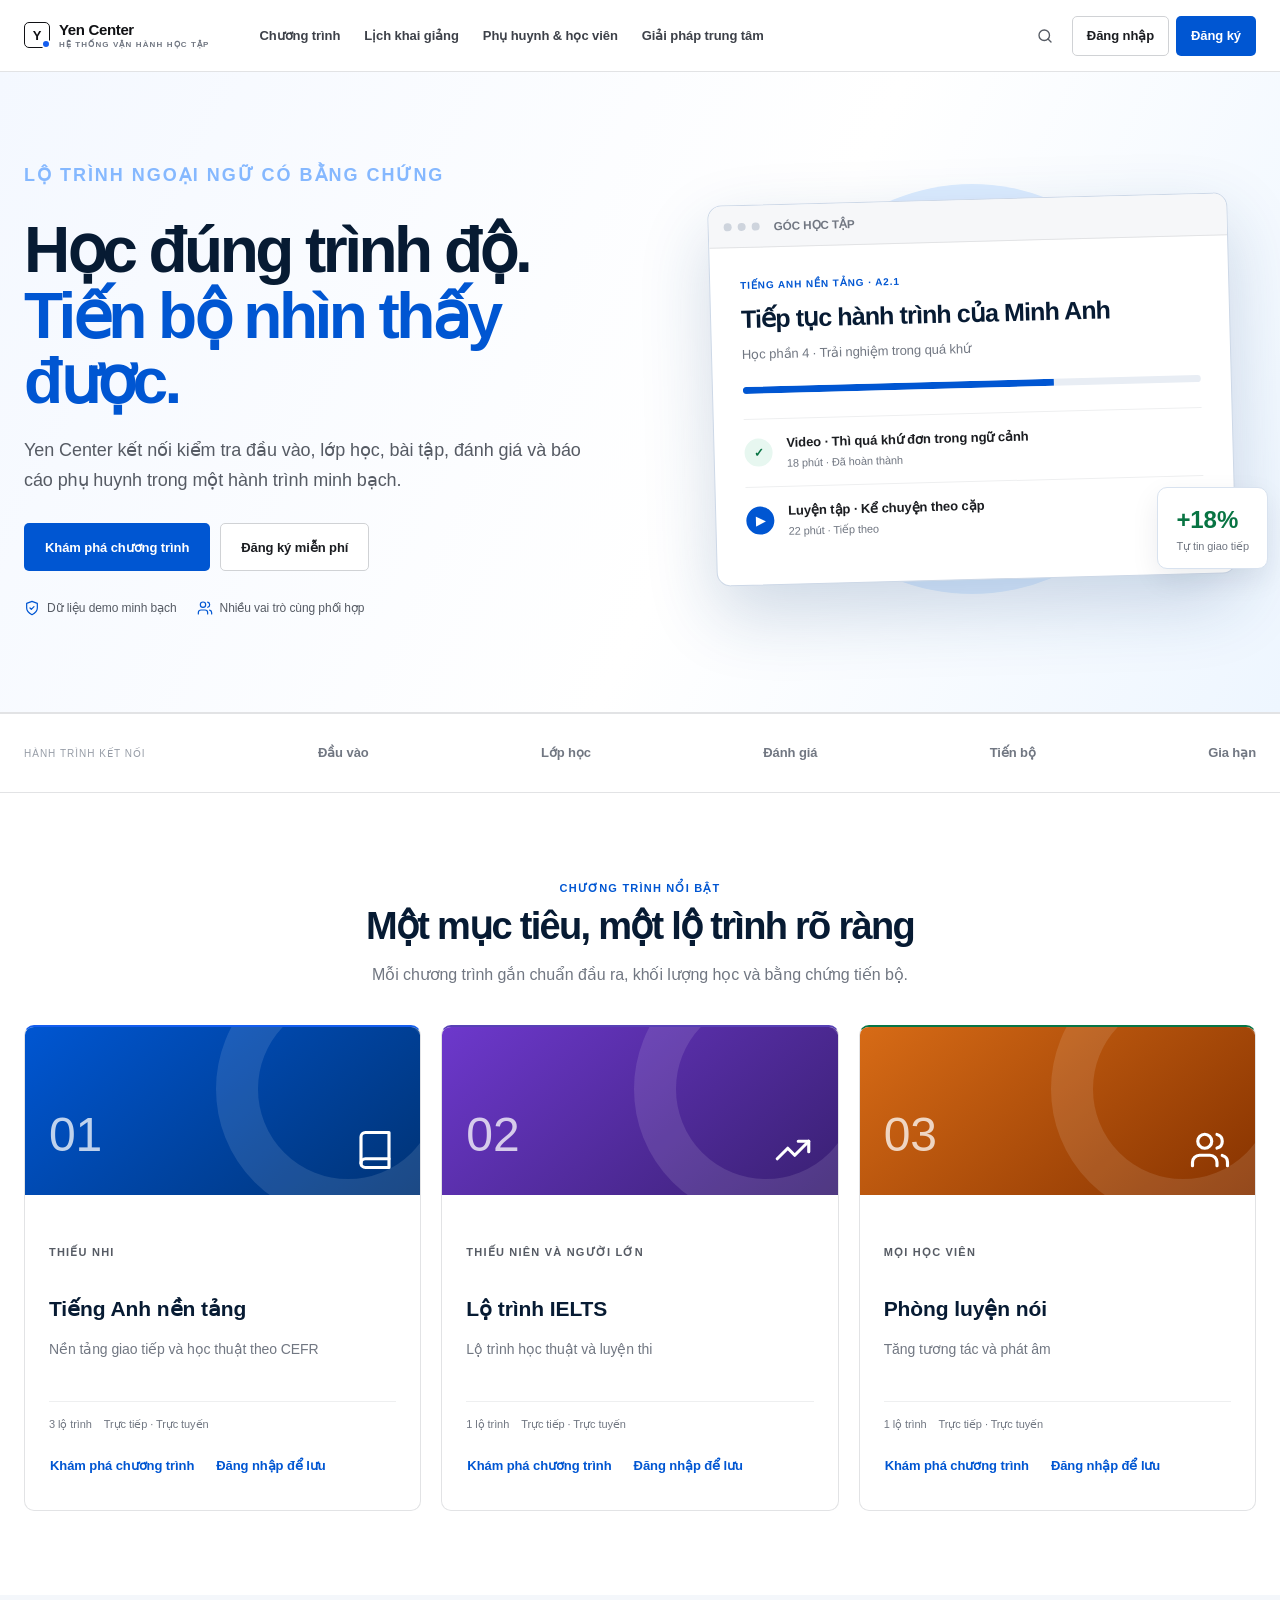
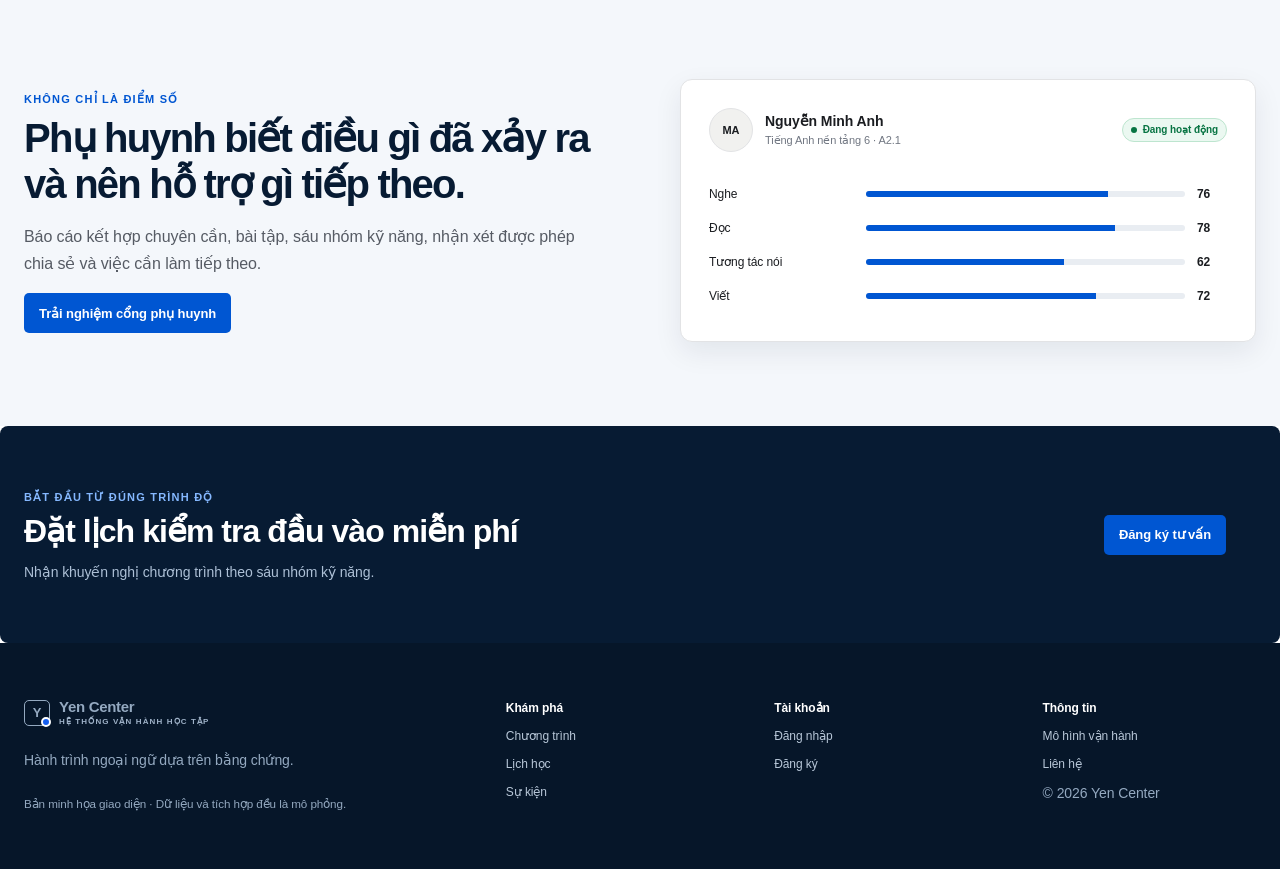
==== OPEN-DEMO.html @ 4ec94708 "feat: add permission and approval workspaces" ====
<!doctype html>
<html lang="vi">
<head>
  <meta charset="UTF-8" />
  <meta name="viewport" content="width=device-width, initial-scale=1.0" />
  <meta name="description" content="Yen Center — demo frontend kết nối hành trình từ tư vấn đến gia hạn" />
  <meta name="theme-color" content="#071b33" />
  <link rel="icon" href="data:image/svg+xml,%3Csvg xmlns='http://www.w3.org/2000/svg' viewBox='0 0 64 64'%3E%3Crect width='64' height='64' rx='14' fill='%230F2B5B'/%3E%3Cpath d='M12 25 32 14l20 11-20 11L12 25Zm8 8v10c8 6 16 6 24 0V33' fill='none' stroke='white' stroke-width='4' stroke-linejoin='round'/%3E%3C/svg%3E" />
  <title>Yen Center — Demo hành trình học tập</title>
  <style>:root {
  --brand-950: #081b39;
  --brand-900: #0f2b5b;
  --brand-800: #173d77;
  --brand-700: #1d4f91;
  --primary-700: #1d4ed8;
  --primary-600: #2563eb;
  --primary-500: #3b82f6;
  --primary-100: #dbeafe;
  --primary-50: #eff6ff;
  --success-700: #137043;
  --success-600: #198754;
  --success-100: #d8f3e5;
  --success-50: #effaf4;
  --warning-700: #b45309;
  --warning-600: #d97706;
  --warning-100: #fef0c7;
  --warning-50: #fffbeb;
  --danger-700: #b42318;
  --danger-600: #dc2626;
  --danger-100: #fee2e2;
  --danger-50: #fff5f5;
  --violet-700: #6d28d9;
  --violet-100: #ede9fe;
  --ink-950: #0d1726;
  --ink-900: #111827;
  --ink-700: #334155;
  --ink-600: #475569;
  --ink-500: #64748b;
  --ink-400: #94a3b8;
  --line-300: #cbd5e1;
  --line-200: #e2e8f0;
  --line-100: #eef2f6;
  --surface: #ffffff;
  --page: #f6f8fb;
  --page-warm: #fbfaf8;
  --shadow-xs: 0 1px 2px rgba(15, 23, 42, 0.05);
  --shadow-sm: 0 8px 24px rgba(15, 43, 91, 0.08);
  --shadow-md: 0 18px 48px rgba(15, 43, 91, 0.12);
  --radius-sm: 8px;
  --radius-md: 12px;
  --radius-lg: 18px;
  --radius-xl: 24px;
  --sidebar: 248px;
  --topbar: 68px;
  --container: 1200px;
  --font: Inter, "Be Vietnam Pro", ui-sans-serif, -apple-system, BlinkMacSystemFont, "Segoe UI", sans-serif;
}

* { box-sizing: border-box; }
html { scroll-behavior: smooth; }
body {
  margin: 0;
  background: var(--page);
  color: var(--ink-900);
  font-family: var(--font);
  font-size: 15px;
  line-height: 1.55;
  -webkit-font-smoothing: antialiased;
}
button, input, select, textarea { font: inherit; }
button { cursor: pointer; }
a { color: inherit; text-decoration: none; }
img, svg { display: block; max-width: 100%; }

.skip-link {
  position: fixed;
  top: 10px;
  left: 10px;
  z-index: 2000;
  transform: translateY(-150%);
  background: var(--brand-900);
  color: #fff;
  padding: 10px 14px;
  border-radius: 6px;
}
.skip-link:focus { transform: translateY(0); }

.container { width: min(calc(100% - 40px), var(--container)); margin: 0 auto; }
.muted { color: var(--ink-500); }
.text-small { font-size: 13px; }
.text-xs { font-size: 12px; }
.text-right { text-align: right; }
.stack { display: grid; gap: 14px; }
.stack-lg { display: grid; gap: 24px; }
.inline { display: flex; align-items: center; gap: 10px; flex-wrap: wrap; }
.between { display: flex; align-items: center; justify-content: space-between; gap: 16px; }
.hidden { display: none !important; }
.truncate { overflow: hidden; text-overflow: ellipsis; white-space: nowrap; }

/* Brand */
.brand {
  display: inline-flex;
  align-items: center;
  gap: 10px;
  font-weight: 800;
  color: var(--brand-900);
  letter-spacing: -0.02em;
}
.brand-mark {
  position: relative;
  width: 34px;
  height: 28px;
  flex: 0 0 auto;
}
.brand-mark::before {
  content: "";
  position: absolute;
  top: 1px;
  left: 2px;
  width: 29px;
  height: 19px;
  background: var(--brand-900);
  clip-path: polygon(50% 0, 100% 30%, 50% 60%, 0 30%);
}
.brand-mark::after {
  content: "";
  position: absolute;
  left: 9px;
  top: 13px;
  width: 17px;
  height: 11px;
  border-radius: 0 0 9px 9px;
  border: 3px solid var(--primary-600);
  border-top: 0;
}
.brand-copy { display: grid; line-height: 1.05; }
.brand-copy strong { font-size: 16px; }
.brand-copy small { font-size: 10px; font-weight: 650; color: var(--ink-500); letter-spacing: 0.04em; }

/* Buttons */
.btn {
  min-height: 40px;
  display: inline-flex;
  align-items: center;
  justify-content: center;
  gap: 8px;
  border-radius: 8px;
  border: 1px solid transparent;
  padding: 9px 15px;
  font-weight: 700;
  font-size: 14px;
  transition: 140ms ease;
  white-space: nowrap;
}
.btn:hover { transform: translateY(-1px); }
.btn:active { transform: translateY(0); }
.btn:focus-visible, .icon-btn:focus-visible, input:focus-visible, select:focus-visible, textarea:focus-visible {
  outline: 3px solid rgba(37, 99, 235, 0.22);
  outline-offset: 2px;
}
.btn-primary { background: var(--brand-900); color: #fff; box-shadow: var(--shadow-xs); }
.btn-primary:hover { background: var(--brand-800); }
.btn-blue { background: var(--primary-600); color: #fff; }
.btn-blue:hover { background: var(--primary-700); }
.btn-secondary { background: #fff; color: var(--brand-900); border-color: var(--line-300); }
.btn-secondary:hover { border-color: var(--brand-700); background: var(--primary-50); }
.btn-ghost { background: transparent; color: var(--ink-700); border-color: transparent; }
.btn-ghost:hover { background: var(--line-100); }
.btn-success { background: var(--success-600); color: #fff; }
.btn-danger { background: #fff; color: var(--danger-700); border-color: var(--danger-100); }
.btn-sm { min-height: 34px; padding: 6px 10px; font-size: 13px; }
.btn-lg { min-height: 48px; padding: 12px 20px; font-size: 15px; }
.btn-block { width: 100%; }
.icon-btn {
  width: 38px;
  height: 38px;
  border-radius: 8px;
  display: inline-grid;
  place-items: center;
  border: 1px solid var(--line-200);
  background: #fff;
  color: var(--ink-600);
}
.icon-btn:hover { color: var(--brand-900); border-color: var(--line-300); }

/* Public website */
.public-page { min-height: 100vh; background: var(--surface); }
.public-header {
  height: 72px;
  position: sticky;
  top: 0;
  z-index: 100;
  background: rgba(255,255,255,0.96);
  border-bottom: 1px solid var(--line-100);
  backdrop-filter: blur(12px);
}
.public-header-inner { height: 100%; display: flex; align-items: center; gap: 28px; }
.public-nav { margin-left: auto; display: flex; align-items: center; gap: 24px; font-size: 13px; font-weight: 650; color: var(--ink-700); }
.public-nav a:hover, .public-nav a.active { color: var(--primary-700); }
.public-actions { display: flex; gap: 8px; }
.mobile-menu-btn { display: none; margin-left: auto; }

.hero {
  position: relative;
  overflow: hidden;
  border-bottom: 1px solid var(--line-100);
  background:
    radial-gradient(circle at 82% 18%, rgba(37, 99, 235, 0.09), transparent 30%),
    linear-gradient(180deg, #fbfdff 0%, #ffffff 78%);
}
.hero::before {
  content: "";
  position: absolute;
  inset: 0;
  background-image: linear-gradient(rgba(15,43,91,.035) 1px, transparent 1px), linear-gradient(90deg, rgba(15,43,91,.035) 1px, transparent 1px);
  background-size: 32px 32px;
  mask-image: linear-gradient(to bottom, rgba(0,0,0,.7), transparent 80%);
}
.hero-grid { position: relative; display: grid; grid-template-columns: 1.02fr .98fr; align-items: center; gap: 60px; padding: 80px 0 76px; }
.eyebrow {
  display: inline-flex;
  align-items: center;
  gap: 8px;
  padding: 6px 10px;
  border: 1px solid #bfdbfe;
  border-radius: 999px;
  background: var(--primary-50);
  color: var(--primary-700);
  font-size: 12px;
  font-weight: 800;
  letter-spacing: .025em;
  text-transform: uppercase;
}
.hero h1, .page-hero h1 {
  margin: 20px 0 18px;
  font-size: clamp(40px, 5vw, 62px);
  line-height: 1.08;
  letter-spacing: -0.045em;
  color: var(--brand-950);
}
.hero h1 span { color: var(--primary-600); }
.hero p { max-width: 610px; font-size: 18px; color: var(--ink-600); margin: 0 0 28px; }
.hero-proof { display: flex; gap: 18px; flex-wrap: wrap; margin-top: 26px; color: var(--ink-600); font-size: 13px; }
.hero-proof span { display: flex; align-items: center; gap: 7px; }
.check-dot { width: 18px; height: 18px; display: grid; place-items: center; border-radius: 50%; background: var(--success-100); color: var(--success-700); font-size: 11px; font-weight: 900; }

.product-preview {
  position: relative;
  border: 1px solid #dbe4ef;
  border-radius: 18px;
  background: #fff;
  box-shadow: var(--shadow-md);
  overflow: hidden;
  transform: rotate(.2deg);
}
.preview-top { height: 42px; display: flex; align-items: center; padding: 0 14px; border-bottom: 1px solid var(--line-100); background: #fbfcfe; }
.preview-dots { display: flex; gap: 5px; }
.preview-dots i { width: 8px; height: 8px; border-radius: 50%; background: var(--line-300); }
.preview-app { display: grid; grid-template-columns: 120px 1fr; min-height: 355px; }
.preview-sidebar { background: var(--brand-950); color: #dbeafe; padding: 20px 14px; }
.preview-sidebar b { color: #fff; font-size: 12px; }
.preview-menu { display: grid; gap: 7px; margin-top: 22px; }
.preview-menu span { padding: 8px; border-radius: 6px; font-size: 9px; opacity: .72; }
.preview-menu span:first-child { background: rgba(255,255,255,.12); opacity: 1; }
.preview-main { padding: 20px; background: #f8fafc; }
.preview-title { height: 12px; width: 42%; border-radius: 4px; background: #cbd5e1; margin-bottom: 18px; }
.preview-kpis { display: grid; grid-template-columns: repeat(3, 1fr); gap: 10px; }
.preview-kpi { min-height: 74px; border: 1px solid var(--line-200); border-radius: 9px; background: #fff; padding: 12px; }
.preview-kpi small { display: block; color: var(--ink-400); font-size: 8px; }
.preview-kpi strong { display: block; margin-top: 8px; font-size: 19px; color: var(--brand-900); }
.preview-chart { height: 128px; margin-top: 12px; border: 1px solid var(--line-200); border-radius: 9px; background: #fff; padding: 16px; display: flex; align-items: flex-end; gap: 8px; }
.preview-chart i { flex: 1; border-radius: 3px 3px 0 0; background: #bfdbfe; }
.preview-chart i:nth-child(2), .preview-chart i:nth-child(5) { background: #60a5fa; }
.preview-list { margin-top: 12px; display: grid; gap: 7px; }
.preview-list span { height: 9px; border-radius: 3px; background: #e2e8f0; }
.preview-badge {
  position: absolute;
  right: -24px;
  bottom: 24px;
  width: 178px;
  padding: 14px;
  border: 1px solid #bbf7d0;
  border-radius: 12px;
  background: #fff;
  box-shadow: var(--shadow-sm);
}
.preview-badge strong { display: block; color: var(--success-700); }
.preview-badge small { color: var(--ink-500); }

.section { padding: 78px 0; }
.section-soft { background: var(--page); border-top: 1px solid var(--line-100); border-bottom: 1px solid var(--line-100); }
.section-warm { background: var(--page-warm); }
.section-head { max-width: 720px; margin-bottom: 34px; }
.section-head.center { margin-left: auto; margin-right: auto; text-align: center; }
.section-head h2 { margin: 8px 0 12px; color: var(--brand-950); font-size: clamp(28px, 4vw, 40px); line-height: 1.18; letter-spacing: -0.035em; }
.section-head p { margin: 0; color: var(--ink-600); font-size: 16px; }

.audience-grid { display: grid; grid-template-columns: 1fr 1fr; gap: 22px; }
.audience-card { position: relative; overflow: hidden; min-height: 290px; padding: 30px; border: 1px solid var(--line-200); border-radius: 16px; background: #fff; box-shadow: var(--shadow-xs); }
.audience-card::after { content:""; position:absolute; width:180px; height:180px; border-radius:50%; right:-60px; bottom:-75px; background: var(--primary-50); }
.audience-card.b2b::after { background: #eef2ff; }
.audience-card h3 { margin: 18px 0 8px; font-size: 24px; color: var(--brand-950); }
.audience-card p { max-width: 440px; color: var(--ink-600); }
.audience-card ul { padding: 0; margin: 18px 0 22px; list-style: none; display: grid; gap: 8px; }
.audience-card li { display: flex; gap: 8px; align-items: flex-start; color: var(--ink-700); }
.audience-card .btn { position: relative; z-index: 1; }
.audience-icon { width: 46px; height: 46px; display: grid; place-items: center; border-radius: 11px; background: var(--primary-50); color: var(--primary-700); font-size: 21px; font-weight: 900; }
.b2b .audience-icon { background: #eef2ff; color: var(--violet-700); }

.workflow { display: grid; grid-template-columns: repeat(5, 1fr); gap: 0; counter-reset: steps; }
.workflow-step { position: relative; padding: 0 16px; text-align: center; }
.workflow-step:not(:last-child)::after { content: ""; position: absolute; top: 25px; left: 67%; width: 68%; border-top: 1px dashed #a7b8cc; }
.workflow-number { position: relative; z-index: 1; width: 52px; height: 52px; margin: 0 auto 14px; display: grid; place-items: center; border-radius: 50%; background: #fff; border: 1px solid #bfdbfe; color: var(--primary-700); box-shadow: var(--shadow-xs); font-weight: 850; }
.workflow-step h3 { margin: 0 0 7px; font-size: 15px; color: var(--brand-950); }
.workflow-step p { margin: 0; font-size: 12px; color: var(--ink-500); }

.feature-grid { display: grid; grid-template-columns: repeat(3, 1fr); gap: 18px; }
.feature-card { padding: 22px; border: 1px solid var(--line-200); border-radius: 12px; background: #fff; }
.feature-card h3 { margin: 15px 0 7px; font-size: 17px; color: var(--brand-950); }
.feature-card p { margin: 0; color: var(--ink-500); font-size: 14px; }
.feature-icon { width: 40px; height: 40px; border-radius: 10px; display: grid; place-items: center; background: var(--primary-50); color: var(--primary-700); font-weight: 900; }

.metric-row { display: grid; grid-template-columns: repeat(4, 1fr); border: 1px solid var(--line-200); border-radius: 14px; overflow: hidden; background: #fff; }
.metric { padding: 24px; text-align: center; }
.metric + .metric { border-left: 1px solid var(--line-200); }
.metric strong { display: block; color: var(--brand-900); font-size: 30px; letter-spacing: -.04em; }
.metric small { color: var(--ink-500); }
.data-label { display: inline-block; margin-top: 10px; font-size: 11px; color: var(--ink-400); }

.program-grid { display: grid; grid-template-columns: repeat(3, 1fr); gap: 18px; }
.program-card { overflow: hidden; border: 1px solid var(--line-200); border-radius: 14px; background: #fff; }
.program-cover { min-height: 132px; padding: 22px; display: flex; align-items: flex-end; background: linear-gradient(130deg, #eef5ff, #dbeafe); color: var(--brand-900); }
.program-card:nth-child(2) .program-cover { background: linear-gradient(130deg, #f5f3ff, #ede9fe); }
.program-card:nth-child(3) .program-cover { background: linear-gradient(130deg, #effaf4, #d8f3e5); }
.program-cover strong { max-width: 210px; font-size: 22px; line-height: 1.15; }
.program-body { padding: 20px; }
.program-meta { display: flex; justify-content: space-between; gap: 10px; color: var(--ink-500); font-size: 12px; }
.program-body p { color: var(--ink-600); min-height: 66px; }

.public-cta { padding: 34px; display: grid; grid-template-columns: 1fr auto; align-items: center; gap: 30px; border-radius: 18px; background: var(--brand-950); color: #fff; }
.public-cta h2 { margin: 0 0 8px; font-size: 28px; }
.public-cta p { margin: 0; color: #c8d6ea; }
.public-footer { padding: 52px 0 26px; background: #08182f; color: #d8e2f0; }
.footer-grid { display: grid; grid-template-columns: 1.4fr repeat(3, 1fr); gap: 34px; }
.public-footer .brand { color: #fff; }
.public-footer .brand-mark::before { background: #fff; }
.footer-col h3 { margin: 0 0 12px; color: #fff; font-size: 13px; }
.footer-col a, .footer-col span { display: block; margin: 7px 0; color: #aebdd1; font-size: 13px; }
.footer-bottom { display: flex; justify-content: space-between; gap: 20px; margin-top: 34px; padding-top: 18px; border-top: 1px solid rgba(255,255,255,.12); color: #8294ad; font-size: 12px; }

.page-hero { padding: 64px 0 50px; background: var(--page); border-bottom: 1px solid var(--line-100); }
.page-hero h1 { max-width: 820px; margin-top: 12px; font-size: clamp(36px, 5vw, 54px); }
.page-hero p { max-width: 760px; font-size: 17px; color: var(--ink-600); }
.split-layout { display: grid; grid-template-columns: 1fr 440px; gap: 54px; align-items: start; }

/* Forms */
.form-card { border: 1px solid var(--line-200); border-radius: 14px; background: #fff; padding: 24px; box-shadow: var(--shadow-xs); }
.form-card h2, .form-card h3 { margin-top: 0; color: var(--brand-950); }
.form-grid { display: grid; grid-template-columns: 1fr 1fr; gap: 15px; }
.field { display: grid; gap: 6px; }
.field.full { grid-column: 1 / -1; }
.field label { font-size: 13px; font-weight: 700; color: var(--ink-700); }
.field-hint { font-size: 12px; color: var(--ink-500); }
.input, .select, .textarea {
  width: 100%;
  border: 1px solid var(--line-300);
  border-radius: 8px;
  background: #fff;
  color: var(--ink-900);
  padding: 10px 12px;
  min-height: 42px;
}
.textarea { min-height: 106px; resize: vertical; }
.checkbox { display: flex; gap: 9px; align-items: flex-start; color: var(--ink-600); font-size: 13px; }
.checkbox input { margin-top: 3px; }
.form-error { color: var(--danger-700); font-size: 12px; }

/* Login */
.auth-page { min-height: 100vh; display: grid; grid-template-columns: 1.02fr .98fr; background: #fff; }
.auth-side { position: relative; overflow: hidden; padding: 54px; display: flex; flex-direction: column; justify-content: space-between; background: var(--brand-950); color: #fff; }
.auth-side::after { content:""; position:absolute; width:500px; height:500px; border-radius:50%; right:-260px; bottom:-180px; border:90px solid rgba(59,130,246,.16); }
.auth-side .brand { color: #fff; }
.auth-side .brand-mark::before { background: #fff; }
.auth-side h1 { max-width: 520px; margin: 0; font-size: 48px; line-height: 1.12; letter-spacing: -.045em; }
.auth-side p { max-width: 490px; color: #b7c7dc; font-size: 17px; }
.auth-workflow { position: relative; z-index: 1; display: flex; align-items: center; gap: 8px; flex-wrap: wrap; }
.auth-workflow span { padding: 7px 10px; border-radius: 6px; background: rgba(255,255,255,.1); font-size: 12px; }
.auth-workflow i { color: #7db2ff; font-style: normal; }
.auth-main { display: grid; place-items: center; padding: 40px; }
.auth-card { width: min(100%, 440px); }
.auth-card h2 { margin: 0 0 8px; font-size: 30px; color: var(--brand-950); letter-spacing: -.03em; }
.auth-card > p { margin: 0 0 26px; color: var(--ink-500); }
.demo-accounts { margin-top: 24px; padding-top: 22px; border-top: 1px solid var(--line-200); }
.demo-accounts h3 { margin: 0 0 10px; font-size: 13px; color: var(--ink-700); }
.demo-grid { display: grid; grid-template-columns: 1fr 1fr; gap: 8px; }
.demo-account { text-align: left; padding: 10px; border: 1px solid var(--line-200); border-radius: 8px; background: #fff; }
.demo-account:hover { border-color: #93b7ea; background: var(--primary-50); }
.demo-account strong { display: block; color: var(--brand-900); font-size: 12px; }
.demo-account small { color: var(--ink-500); font-size: 10px; }

/* App shell */
.app-layout { min-height: 100vh; display: grid; grid-template-columns: var(--sidebar) 1fr; background: var(--page); }
.sidebar { position: sticky; top: 0; height: 100vh; display: flex; flex-direction: column; border-right: 1px solid #18365f; background: var(--brand-950); color: #fff; z-index: 110; }
.sidebar-head { height: var(--topbar); display: flex; align-items: center; padding: 0 20px; border-bottom: 1px solid rgba(255,255,255,.11); }
.sidebar .brand { color: #fff; }
.sidebar .brand-mark::before { background: #fff; }
.sidebar .brand-copy small { color: #91a6c3; }
.sidebar-nav { padding: 18px 12px; display: grid; gap: 4px; overflow-y: auto; }
.nav-group-label { margin: 16px 10px 5px; color: #7790b1; font-size: 10px; font-weight: 800; text-transform: uppercase; letter-spacing: .08em; }
.sidebar-link { min-height: 42px; display: flex; align-items: center; gap: 11px; padding: 9px 11px; border-radius: 7px; color: #c7d4e6; font-size: 13px; font-weight: 650; }
.sidebar-link:hover { color: #fff; background: rgba(255,255,255,.07); }
.sidebar-link.active { color: #fff; background: #1d4f91; box-shadow: inset 3px 0 #75adff; }
.nav-glyph { width: 23px; height: 23px; display: grid; place-items: center; border: 1px solid rgba(255,255,255,.15); border-radius: 6px; font-size: 10px; font-weight: 900; }
.sidebar-foot { margin-top: auto; padding: 14px; border-top: 1px solid rgba(255,255,255,.11); }
.sidebar-user { display: grid; grid-template-columns: 34px 1fr auto; align-items: center; gap: 9px; }
.avatar { width: 34px; height: 34px; display: grid; place-items: center; border-radius: 50%; background: #dbeafe; color: var(--brand-900); font-weight: 850; }
.sidebar-user strong { display: block; font-size: 12px; }
.sidebar-user small { display: block; color: #91a6c3; font-size: 10px; }

.app-column { min-width: 0; }
.topbar { height: var(--topbar); position: sticky; top: 0; z-index: 80; display: flex; align-items: center; gap: 16px; padding: 0 26px; background: rgba(255,255,255,.96); border-bottom: 1px solid var(--line-200); backdrop-filter: blur(10px); }
.topbar-title { min-width: 0; }
.topbar-title strong { display: block; color: var(--brand-950); }
.topbar-title small { display: block; color: var(--ink-500); font-size: 11px; }
.topbar-actions { margin-left: auto; display: flex; align-items: center; gap: 8px; }
.mobile-sidebar-toggle { display: none; }
.app-main { padding: 26px; }
.app-container { max-width: 1440px; margin: 0 auto; }
.page-heading { display: flex; align-items: flex-start; justify-content: space-between; gap: 18px; margin-bottom: 22px; }
.page-heading h1 { margin: 0; color: var(--brand-950); font-size: 28px; letter-spacing: -.035em; }
.page-heading p { margin: 5px 0 0; color: var(--ink-500); }

.kpi-grid { display: grid; grid-template-columns: repeat(4, 1fr); gap: 14px; margin-bottom: 20px; }
.kpi-card { min-height: 126px; padding: 18px; border: 1px solid var(--line-200); border-radius: 11px; background: #fff; box-shadow: var(--shadow-xs); }
.kpi-top { display: flex; justify-content: space-between; gap: 8px; }
.kpi-label { color: var(--ink-500); font-size: 12px; font-weight: 650; }
.kpi-value { display: block; margin: 12px 0 5px; color: var(--brand-950); font-size: 31px; line-height: 1; letter-spacing: -.045em; }
.kpi-caption { color: var(--ink-400); font-size: 11px; }
.kpi-icon { width: 34px; height: 34px; display: grid; place-items: center; border-radius: 8px; background: var(--primary-50); color: var(--primary-700); font-size: 11px; font-weight: 900; }
.kpi-card.success .kpi-icon { background: var(--success-50); color: var(--success-700); }
.kpi-card.warning .kpi-icon { background: var(--warning-50); color: var(--warning-700); }
.kpi-card.danger .kpi-icon { background: var(--danger-50); color: var(--danger-700); }

.dashboard-grid { display: grid; grid-template-columns: minmax(0, 1.55fr) minmax(310px, .75fr); gap: 18px; }
.panel { border: 1px solid var(--line-200); border-radius: 11px; background: #fff; box-shadow: var(--shadow-xs); overflow: hidden; }
.panel-head { min-height: 58px; display: flex; align-items: center; justify-content: space-between; gap: 12px; padding: 14px 17px; border-bottom: 1px solid var(--line-100); }
.panel-head h2, .panel-head h3 { margin: 0; color: var(--brand-950); font-size: 15px; }
.panel-body { padding: 17px; }
.panel-blank { padding: 42px 20px; text-align: center; color: var(--ink-500); }
.panel-blank strong { display: block; color: var(--ink-700); margin-bottom: 4px; }

/* Tables */
.table-wrap { width: 100%; overflow-x: auto; }
.data-table { width: 100%; border-collapse: collapse; background: #fff; font-size: 13px; }
.data-table th { padding: 11px 13px; text-align: left; color: var(--ink-500); background: #f8fafc; border-bottom: 1px solid var(--line-200); font-size: 11px; text-transform: uppercase; letter-spacing: .035em; white-space: nowrap; }
.data-table td { padding: 12px 13px; border-bottom: 1px solid var(--line-100); color: var(--ink-700); vertical-align: middle; }
.data-table tbody tr:hover { background: #fbfdff; }
.data-table tbody tr:last-child td { border-bottom: 0; }
.cell-primary { color: var(--ink-900); font-weight: 700; }
.cell-sub { display: block; margin-top: 2px; color: var(--ink-400); font-size: 11px; }
.table-actions { display: flex; justify-content: flex-end; gap: 6px; }
.toolbar { display: flex; align-items: center; justify-content: space-between; gap: 12px; padding: 14px 16px; border-bottom: 1px solid var(--line-100); background: #fff; }
.toolbar-left, .toolbar-right { display: flex; align-items: center; gap: 8px; flex-wrap: wrap; }
.search-box { position: relative; }
.search-box input { min-width: 240px; padding-left: 34px; }
.search-box::before { content: "⌕"; position: absolute; left: 12px; top: 50%; transform: translateY(-53%); color: var(--ink-400); font-size: 18px; }

.badge { display: inline-flex; align-items: center; gap: 5px; min-height: 24px; padding: 3px 8px; border-radius: 999px; font-size: 11px; font-weight: 750; white-space: nowrap; }
.badge-neutral { background: #f1f5f9; color: var(--ink-600); }
.badge-blue { background: var(--primary-100); color: var(--primary-700); }
.badge-green { background: var(--success-100); color: var(--success-700); }
.badge-amber { background: var(--warning-100); color: var(--warning-700); }
.badge-red { background: var(--danger-100); color: var(--danger-700); }
.badge-violet { background: var(--violet-100); color: var(--violet-700); }
.dot { width: 6px; height: 6px; border-radius: 50%; background: currentColor; }

/* Charts and activity */
.bar-chart { height: 225px; display: grid; grid-template-columns: repeat(7, 1fr); align-items: end; gap: 14px; padding: 20px 4px 0; }
.bar-item { height: 100%; display: flex; flex-direction: column; justify-content: flex-end; align-items: center; gap: 8px; }
.bar-stack { width: 100%; max-width: 36px; display: flex; flex-direction: column; justify-content: flex-end; border-radius: 5px 5px 2px 2px; overflow: hidden; background: var(--line-100); }
.bar-a { background: #7eb2fb; }
.bar-b { background: var(--brand-800); }
.bar-label { color: var(--ink-400); font-size: 10px; }
.activity-list { display: grid; }
.activity-item { display: grid; grid-template-columns: 34px 1fr auto; gap: 10px; align-items: start; padding: 12px 0; border-bottom: 1px solid var(--line-100); }
.activity-item:last-child { border-bottom: 0; }
.activity-icon { width: 32px; height: 32px; display: grid; place-items: center; border-radius: 8px; background: var(--primary-50); color: var(--primary-700); font-size: 10px; font-weight: 900; }
.activity-item strong { font-size: 12px; }
.activity-item p { margin: 2px 0 0; color: var(--ink-500); font-size: 11px; }
.activity-item time { color: var(--ink-400); font-size: 10px; }

/* Attendance */
.attendance-summary { display: flex; gap: 10px; flex-wrap: wrap; margin-bottom: 16px; }
.summary-chip { display: flex; align-items: center; gap: 7px; padding: 8px 11px; border: 1px solid var(--line-200); border-radius: 8px; background: #fff; color: var(--ink-600); font-size: 12px; }
.summary-chip strong { color: var(--ink-900); }
.attendance-control { display: inline-flex; padding: 3px; border: 1px solid var(--line-200); border-radius: 8px; background: #f8fafc; }
.attendance-control button { min-width: 68px; min-height: 31px; border: 0; border-radius: 6px; background: transparent; color: var(--ink-500); font-size: 11px; font-weight: 750; }
.attendance-control button.active-present { background: var(--success-100); color: var(--success-700); }
.attendance-control button.active-absent { background: var(--danger-100); color: var(--danger-700); }
.sticky-save { position: sticky; bottom: 14px; margin-top: 18px; display: flex; justify-content: space-between; align-items: center; gap: 14px; padding: 13px 15px; border: 1px solid #bfdbfe; border-radius: 10px; background: rgba(255,255,255,.96); box-shadow: var(--shadow-sm); }

/* Student learning */
.assignment-grid { display: grid; grid-template-columns: repeat(2, minmax(0, 1fr)); gap: 14px; }
.assignment-card { padding: 17px; border: 1px solid var(--line-200); border-radius: 11px; background: #fff; }
.assignment-card.overdue { border-left: 4px solid var(--danger-600); }
.assignment-card.completed { border-left: 4px solid var(--success-600); }
.assignment-card h3 { margin: 10px 0 5px; font-size: 16px; color: var(--brand-950); }
.assignment-meta { display: flex; gap: 12px; flex-wrap: wrap; color: var(--ink-500); font-size: 11px; }
.progress-track { height: 7px; overflow: hidden; border-radius: 999px; background: #e8edf4; }
.progress-fill { height: 100%; border-radius: inherit; background: var(--primary-600); transition: width .2s ease; }
.progress-fill.success { background: var(--success-600); }
.lesson-layout { display: grid; grid-template-columns: minmax(0, 1fr) 300px; gap: 18px; }
.video-player { overflow: hidden; border-radius: 11px; border: 1px solid #203854; background: #071629; color: #fff; }
.video-screen { position: relative; min-height: 390px; display: grid; place-items: center; background: radial-gradient(circle at 50% 45%, #173967, #071629 70%); }
.video-screen::after { content:""; position:absolute; inset:0; background: linear-gradient(135deg, rgba(255,255,255,.04), transparent 40%); }
.play-button { position: relative; z-index: 1; width: 68px; height: 68px; display: grid; place-items: center; border-radius: 50%; border: 1px solid rgba(255,255,255,.42); background: rgba(255,255,255,.1); color: #fff; font-size: 24px; }
.watermark { position: absolute; z-index: 2; top: 22px; right: 24px; padding: 5px 8px; border-radius: 4px; background: rgba(0,0,0,.34); color: rgba(255,255,255,.8); font-size: 10px; }
.video-caption { position: absolute; z-index: 2; left: 24px; bottom: 24px; }
.video-caption strong { display: block; font-size: 17px; }
.video-caption small { color: #adbed5; }
.video-controls { padding: 13px 15px; background: #0b203b; }
.video-control-row { display: flex; align-items: center; gap: 10px; margin-top: 10px; }
.video-control-row small { color: #a8bad0; }
.lesson-outline { align-self: start; }
.outline-item { display: flex; gap: 10px; padding: 12px 0; border-bottom: 1px solid var(--line-100); }
.outline-index { width: 24px; height: 24px; display: grid; place-items: center; border-radius: 6px; background: var(--primary-50); color: var(--primary-700); font-size: 10px; font-weight: 800; }

/* Quiz */
.quiz-shell { max-width: 960px; margin: 0 auto; }
.quiz-header { position: sticky; top: calc(var(--topbar) + 8px); z-index: 20; display: flex; align-items: center; justify-content: space-between; gap: 12px; margin-bottom: 16px; padding: 13px 16px; border: 1px solid var(--line-200); border-radius: 10px; background: rgba(255,255,255,.96); box-shadow: var(--shadow-xs); }
.quiz-progress { display: flex; align-items: center; gap: 10px; flex: 1; }
.quiz-progress .progress-track { width: min(260px, 42vw); }
.timer { padding: 7px 10px; border-radius: 7px; background: var(--warning-50); color: var(--warning-700); font-weight: 800; font-variant-numeric: tabular-nums; }
.question-card { margin-bottom: 14px; padding: 20px; border: 1px solid var(--line-200); border-radius: 10px; background: #fff; }
.question-card h3 { margin: 0 0 14px; font-size: 15px; color: var(--ink-900); }
.question-index { color: var(--primary-700); }
.option-list { display: grid; gap: 8px; }
.option { display: flex; gap: 10px; align-items: flex-start; padding: 11px 12px; border: 1px solid var(--line-200); border-radius: 8px; color: var(--ink-700); }
.option:hover { border-color: #a8c5ec; background: var(--primary-50); }
.option input { margin-top: 3px; }
.result-hero { padding: 25px; border: 1px solid var(--line-200); border-radius: 12px; background: #fff; text-align: center; }
.score-ring { width: 116px; height: 116px; margin: 0 auto 14px; display: grid; place-items: center; border-radius: 50%; background: conic-gradient(var(--success-600) var(--score), #e8edf4 0); position: relative; }
.score-ring::after { content:""; position:absolute; width:88px; height:88px; border-radius:50%; background:#fff; }
.score-ring strong { position: relative; z-index: 1; font-size: 25px; color: var(--brand-950); }

/* Content studio */
.content-grid { display: grid; grid-template-columns: 300px 1fr; gap: 18px; }
.course-tree { border: 1px solid var(--line-200); border-radius: 10px; background: #fff; padding: 14px; }
.tree-item { padding: 8px 9px; border-radius: 6px; color: var(--ink-600); font-size: 12px; }
.tree-item.level-1 { font-weight: 800; color: var(--brand-900); }
.tree-item.level-2 { margin-left: 14px; }
.tree-item.level-3 { margin-left: 28px; }
.tree-item.active { background: var(--primary-50); color: var(--primary-700); }
.editor-canvas { border: 1px solid var(--line-200); border-radius: 10px; background: #fff; padding: 22px; }
.editor-block { padding: 16px; border: 1px dashed var(--line-300); border-radius: 8px; background: #fbfcfe; }
.question-type-grid { display: grid; grid-template-columns: repeat(3, 1fr); gap: 8px; }
.question-type { padding: 11px; border: 1px solid var(--line-200); border-radius: 7px; background: #fff; color: var(--ink-700); font-size: 11px; font-weight: 650; }

/* Alerts, states, toast */
.alert { display: flex; gap: 10px; align-items: flex-start; padding: 12px 14px; border-radius: 8px; border: 1px solid var(--line-200); background: #fff; color: var(--ink-700); font-size: 13px; }
.alert-info { border-color: #bfdbfe; background: var(--primary-50); color: #1e4f91; }
.alert-success { border-color: #bbf7d0; background: var(--success-50); color: var(--success-700); }
.alert-warning { border-color: #fde68a; background: var(--warning-50); color: var(--warning-700); }
.alert-danger { border-color: #fecaca; background: var(--danger-50); color: var(--danger-700); }
.empty-state { padding: 54px 20px; text-align: center; }
.empty-icon { width: 52px; height: 52px; margin: 0 auto 13px; display: grid; place-items: center; border-radius: 12px; background: var(--primary-50); color: var(--primary-700); font-weight: 900; }
.empty-state h3 { margin: 0 0 6px; color: var(--brand-950); }
.empty-state p { margin: 0 auto 16px; max-width: 430px; color: var(--ink-500); }
.toast-root { position: fixed; right: 18px; top: 18px; z-index: 2200; display: grid; gap: 10px; width: min(380px, calc(100% - 36px)); }
.toast { display: grid; grid-template-columns: 26px 1fr auto; gap: 10px; align-items: start; padding: 13px 14px; border: 1px solid var(--line-200); border-left: 4px solid var(--primary-600); border-radius: 8px; background: #fff; box-shadow: var(--shadow-md); animation: toastIn .18s ease-out; }
.toast.success { border-left-color: var(--success-600); }
.toast.error { border-left-color: var(--danger-600); }
.toast strong { display: block; font-size: 13px; }
.toast p { margin: 2px 0 0; color: var(--ink-500); font-size: 11px; }
.toast button { border: 0; background: transparent; color: var(--ink-400); }
@keyframes toastIn { from { opacity:0; transform: translateY(-8px); } }

.permission-page { min-height: 100vh; display: grid; place-items: center; padding: 30px; background: var(--page); }
.permission-card { width: min(100%, 520px); text-align: center; padding: 42px; border: 1px solid var(--line-200); border-radius: 14px; background: #fff; }
.permission-code { font-size: 68px; font-weight: 900; letter-spacing: -.06em; color: var(--line-300); }

/* Responsive */
@media (max-width: 1100px) {
  .public-nav { gap: 15px; }
  .public-nav a:nth-child(4), .public-nav a:nth-child(5) { display: none; }
  .hero-grid { gap: 34px; }
  .preview-badge { right: 14px; bottom: 14px; }
  .kpi-grid { grid-template-columns: repeat(2, 1fr); }
  .dashboard-grid { grid-template-columns: 1fr; }
  .split-layout { grid-template-columns: 1fr 390px; }
}

@media (max-width: 900px) {
  .public-nav, .public-actions .btn-primary { display: none; }
  .public-nav.open { position: absolute; left: 0; right: 0; top: 72px; display: grid; gap: 0; padding: 12px 20px 18px; background: #fff; border-bottom: 1px solid var(--line-200); box-shadow: var(--shadow-sm); }
  .public-nav.open a { padding: 10px 0; display: block; }
  .mobile-menu-btn { display: inline-grid; }
  .hero-grid { grid-template-columns: 1fr; padding: 62px 0; }
  .product-preview { max-width: 620px; }
  .audience-grid, .program-grid { grid-template-columns: 1fr; }
  .workflow { grid-template-columns: 1fr; gap: 16px; }
  .workflow-step { display: grid; grid-template-columns: 52px 1fr; gap: 14px; text-align: left; padding: 0; align-items: center; }
  .workflow-step:not(:last-child)::after { top: 52px; left: 25px; height: 18px; width: 0; border-top: 0; border-left: 1px dashed #a7b8cc; }
  .workflow-number { margin: 0; }
  .feature-grid { grid-template-columns: repeat(2, 1fr); }
  .metric-row { grid-template-columns: repeat(2, 1fr); }
  .metric:nth-child(3) { border-left: 0; border-top: 1px solid var(--line-200); }
  .metric:nth-child(4) { border-top: 1px solid var(--line-200); }
  .public-cta { grid-template-columns: 1fr; }
  .footer-grid { grid-template-columns: 1fr 1fr; }
  .split-layout { grid-template-columns: 1fr; }

  .app-layout { grid-template-columns: 1fr; }
  .sidebar { position: fixed; left: 0; transform: translateX(-102%); transition: .2s ease; width: var(--sidebar); box-shadow: var(--shadow-md); }
  .sidebar.open { transform: translateX(0); }
  .mobile-sidebar-toggle { display: inline-grid; }
  .app-main { padding: 20px; }
  .lesson-layout, .content-grid { grid-template-columns: 1fr; }
  .video-screen { min-height: 320px; }
}

@media (max-width: 680px) {
  .container { width: min(calc(100% - 28px), var(--container)); }
  .public-header { height: 64px; }
  .public-nav.open { top: 64px; }
  .public-actions .btn-secondary { min-height: 36px; padding: 7px 10px; }
  .hero-grid { padding: 48px 0 54px; }
  .hero h1, .page-hero h1 { font-size: 38px; }
  .hero p { font-size: 16px; }
  .preview-app { grid-template-columns: 86px 1fr; min-height: 310px; }
  .preview-main { padding: 13px; }
  .preview-kpis { grid-template-columns: repeat(2, 1fr); }
  .preview-kpi:last-child { display: none; }
  .preview-chart { height: 94px; }
  .preview-badge { display: none; }
  .section { padding: 58px 0; }
  .feature-grid, .form-grid, .footer-grid { grid-template-columns: 1fr; }
  .metric-row { grid-template-columns: 1fr 1fr; }
  .public-cta { padding: 25px; }
  .footer-bottom { flex-direction: column; }

  .auth-page { grid-template-columns: 1fr; }
  .auth-side { min-height: 290px; padding: 30px 24px; }
  .auth-side h1 { font-size: 35px; }
  .auth-side p { font-size: 14px; }
  .auth-main { padding: 30px 20px; }

  .topbar { padding: 0 14px; }
  .topbar-title small { display: none; }
  .app-main { padding: 14px; }
  .page-heading { align-items: stretch; flex-direction: column; }
  .page-heading .inline { width: 100%; }
  .page-heading .btn { flex: 1; }
  .kpi-grid { grid-template-columns: 1fr 1fr; gap: 9px; }
  .kpi-card { min-height: 112px; padding: 14px; }
  .kpi-value { font-size: 26px; }
  .assignment-grid { grid-template-columns: 1fr; }
  .toolbar { align-items: stretch; flex-direction: column; }
  .toolbar-left, .toolbar-right, .search-box, .search-box input { width: 100%; }
  .toolbar .btn, .toolbar select { flex: 1; }
  .data-table { min-width: 720px; }
  .data-table.mobile-cards { min-width: 0; }
  .data-table.mobile-cards thead { display: none; }
  .data-table.mobile-cards, .data-table.mobile-cards tbody, .data-table.mobile-cards tr, .data-table.mobile-cards td { display: block; width: 100%; }
  .data-table.mobile-cards tr { padding: 14px; border-bottom: 1px solid var(--line-200); }
  .data-table.mobile-cards td { padding: 5px 0; border: 0; }
  .data-table.mobile-cards td[data-label]::before { content: attr(data-label); display: block; color: var(--ink-400); font-size: 10px; text-transform: uppercase; }
  .attendance-control button { min-width: 58px; }
  .sticky-save { bottom: 8px; flex-direction: column; align-items: stretch; }
  .video-screen { min-height: 230px; }
  .video-caption { left: 16px; bottom: 16px; }
  .watermark { right: 14px; top: 14px; }
  .quiz-header { top: calc(var(--topbar) + 3px); align-items: flex-start; flex-direction: column; }
  .quiz-progress, .quiz-progress .progress-track { width: 100%; }
  .question-type-grid { grid-template-columns: 1fr 1fr; }
  .demo-grid { grid-template-columns: 1fr; }
}

@media print {
  .sidebar, .topbar, .page-heading .btn, .toolbar, .toast-root { display: none !important; }
  .app-layout { display: block; }
  .app-main { padding: 0; }
  body { background: #fff; }
  .panel, .kpi-card { box-shadow: none; break-inside: avoid; }
}

/* PO review v1.1 — additional product surfaces */
.resource-grid {
  display: grid;
  grid-template-columns: repeat(3, minmax(0, 1fr));
  gap: 16px;
}
.resource-card {
  position: relative;
  display: flex;
  flex-direction: column;
  align-items: flex-start;
  gap: 10px;
  min-height: 210px;
  padding: 22px;
  border: 1px solid var(--line-200);
  border-radius: var(--radius-lg);
  background: var(--surface);
  box-shadow: var(--shadow-sm);
}
.resource-card h2,
.resource-card h3 { margin: 0; color: var(--brand-950); }
.resource-card h2 { font-size: 20px; }
.resource-card h3 { font-size: 18px; }
.resource-card p { margin: 0; color: var(--ink-500); line-height: 1.65; }
.resource-card .between { width: 100%; margin-top: auto; }
.resource-meta { display: flex; flex-wrap: wrap; gap: 8px 14px; color: var(--ink-500); font-size: 13px; }
.resource-card.event-card { padding-left: 88px; }
.event-date {
  display: inline-flex;
  flex-direction: column;
  align-items: center;
  justify-content: center;
  width: 54px;
  min-height: 62px;
  border-radius: 10px;
  background: var(--brand-50);
  color: var(--brand-900);
}
.resource-card.event-card .event-date { position: absolute; left: 20px; top: 22px; }
.event-date strong { font-size: 24px; line-height: 1; }
.event-date small { margin-top: 4px; font-weight: 800; }

.support-widget { position: fixed; right: 22px; bottom: 22px; z-index: 1200; }
.support-trigger {
  display: inline-flex;
  align-items: center;
  gap: 8px;
  min-height: 46px;
  padding: 10px 16px;
  border: 0;
  border-radius: 999px;
  color: #fff;
  background: var(--brand-900);
  box-shadow: var(--shadow-md);
  cursor: pointer;
}
.support-trigger span { display: grid; place-items: center; width: 23px; height: 23px; border: 1px solid rgba(255,255,255,.45); border-radius: 50%; }
.support-panel {
  display: none;
  position: absolute;
  right: 0;
  bottom: 58px;
  width: min(390px, calc(100vw - 28px));
  padding: 20px;
  border: 1px solid var(--line-200);
  border-radius: var(--radius-lg);
  background: #fff;
  box-shadow: 0 24px 64px rgba(8, 27, 57, .2);
}
.support-widget.open .support-panel { display: block; }
.support-panel .stack { margin-top: 18px; }

.course-overview {
  display: grid;
  grid-template-columns: 1fr auto;
  gap: 24px;
  align-items: center;
  margin-bottom: 18px;
  padding: 24px;
  border: 1px solid var(--line-200);
  border-radius: var(--radius-lg);
  background: linear-gradient(135deg, #fff, var(--brand-50));
}
.course-overview h2 { margin: 6px 0; color: var(--brand-950); }
.course-overview p { max-width: 720px; margin: 0; color: var(--ink-500); }
.course-stat { min-width: 110px; padding-left: 22px; border-left: 1px solid var(--line-200); text-align: center; }
.course-stat strong { display: block; color: var(--brand-900); font-size: 34px; }
.course-stat span { color: var(--ink-500); font-size: 13px; }
.lesson-list { overflow: hidden; border: 1px solid var(--line-200); border-radius: var(--radius-lg); background: #fff; }
.lesson-row {
  display: grid;
  grid-template-columns: 56px minmax(0, 1fr) auto;
  gap: 16px;
  align-items: center;
  min-height: 88px;
  padding: 15px 18px;
  border-bottom: 1px solid var(--line-100);
}
.lesson-row:last-child { border-bottom: 0; }
.lesson-order { display: grid; place-items: center; width: 42px; height: 42px; border-radius: 50%; background: var(--brand-50); color: var(--brand-900); font-weight: 800; }
.lesson-copy strong { display: block; color: var(--ink-900); }
.lesson-copy > span { display: block; margin: 4px 0 7px; color: var(--ink-500); font-size: 13px; }
.lesson-action { display: flex; align-items: center; justify-content: flex-end; gap: 8px; }

.integration-grid { display: grid; grid-template-columns: repeat(4, minmax(0, 1fr)); gap: 14px; }
.integration-card { min-height: 150px; padding: 18px; border: 1px solid var(--line-200); border-radius: var(--radius-lg); background: #fff; }
.integration-card p { margin: 12px 0 0; color: var(--ink-500); font-size: 13px; line-height: 1.55; }
.copy-field { display: grid; grid-template-columns: minmax(0,1fr) auto; gap: 8px; }

button:disabled,
.btn:disabled,
.icon-btn:disabled { cursor: not-allowed; opacity: .48; }

@media (max-width: 1023px) {
  .resource-grid { grid-template-columns: repeat(2, minmax(0, 1fr)); }
  .integration-grid { grid-template-columns: repeat(2, minmax(0, 1fr)); }
}

@media (max-width: 680px) {
  .resource-grid,
  .integration-grid { grid-template-columns: 1fr; }
  .resource-card { min-height: 0; }
  .support-widget { right: 14px; bottom: 14px; }
  .support-trigger strong { display: none; }
  .support-trigger { width: 48px; min-height: 48px; padding: 0; justify-content: center; }
  .support-panel { right: 0; bottom: 58px; max-height: calc(100vh - 90px); overflow: auto; }
  .course-overview { grid-template-columns: 1fr; }
  .course-stat { padding: 14px 0 0; border-top: 1px solid var(--line-200); border-left: 0; text-align: left; }
  .lesson-row { grid-template-columns: 42px minmax(0,1fr); align-items: start; }
  .lesson-action { grid-column: 1 / -1; justify-content: flex-start; padding-left: 58px; }
  .copy-field { grid-template-columns: 1fr; }
}

/* ===========================================================================
   INTERNATIONAL MINIMAL UI — v2.0
   Visual refresh only. Business flows, data relationships and interactions
   remain unchanged from v1.1.
   ========================================================================== */

:root {
  --brand-950: #101114;
  --brand-900: #17191d;
  --brand-800: #25282e;
  --brand-700: #343840;
  --primary-700: #114ec9;
  --primary-600: #155eef;
  --primary-500: #3578f6;
  --primary-100: #dce8ff;
  --primary-50: #eef4ff;
  --success-700: #067647;
  --success-600: #079455;
  --success-100: #d9f5e8;
  --success-50: #f0fbf5;
  --warning-700: #934b08;
  --warning-600: #b65d09;
  --warning-100: #ffead5;
  --warning-50: #fff8f0;
  --danger-700: #b42318;
  --danger-600: #d92d20;
  --danger-100: #fee4e2;
  --danger-50: #fff4f3;
  --violet-700: #5741b5;
  --violet-100: #ebe7ff;
  --ink-950: #101114;
  --ink-900: #1b1d21;
  --ink-700: #3d4149;
  --ink-600: #565b64;
  --ink-500: #717782;
  --ink-400: #979da7;
  --line-300: #d0d2d5;
  --line-200: #e2e3e5;
  --line-100: #eeeff0;
  --surface: #ffffff;
  --page: #f7f7f5;
  --page-warm: #f3f2ee;
  --shadow-xs: 0 1px 2px rgba(16, 17, 20, .035);
  --shadow-sm: 0 4px 14px rgba(16, 17, 20, .055);
  --shadow-md: 0 18px 48px rgba(16, 17, 20, .09);
  --radius-sm: 4px;
  --radius-md: 7px;
  --radius-lg: 10px;
  --radius-xl: 12px;
  --sidebar: 240px;
  --topbar: 64px;
  --container: 1240px;
  --font: -apple-system, BlinkMacSystemFont, "Segoe UI", "Helvetica Neue", Arial, "Noto Sans", sans-serif;
}

html { background: var(--page); }
body {
  background: var(--page);
  color: var(--ink-900);
  font-family: var(--font);
  font-size: 14px;
  line-height: 1.5;
  letter-spacing: -.006em;
  text-rendering: optimizeLegibility;
}
button, input, select, textarea { letter-spacing: inherit; }
.container { width: min(calc(100% - 48px), var(--container)); }

/* Wordmark */
.brand { gap: 9px; color: var(--brand-950); font-weight: 650; letter-spacing: -.025em; }
.brand-mark {
  width: 26px;
  height: 26px;
  border: 1px solid currentColor;
  border-radius: 5px;
  color: inherit;
}
.brand-mark::before {
  content: "Y";
  inset: 0;
  width: auto;
  height: auto;
  display: grid;
  place-items: center;
  background: transparent !important;
  clip-path: none;
  color: currentColor;
  font-size: 13px;
  font-weight: 750;
}
.brand-mark::after {
  content: "";
  left: auto;
  top: auto;
  right: -2px;
  bottom: -2px;
  width: 6px;
  height: 6px;
  border: 2px solid var(--surface);
  border-radius: 50%;
  background: var(--primary-600);
}
.brand-copy strong { font-size: 15px; font-weight: 700; }
.brand-copy small { margin-top: 3px; color: var(--ink-500); font-size: 8px; font-weight: 650; letter-spacing: .14em; }

/* Controls */
.btn {
  min-height: 40px;
  padding: 9px 14px;
  border-radius: 5px;
  font-weight: 650;
  font-size: 13px;
  transition: background-color 130ms ease, border-color 130ms ease, color 130ms ease, box-shadow 130ms ease;
}
.btn:hover, .btn:active { transform: none; }
.btn:focus-visible, .icon-btn:focus-visible, input:focus-visible, select:focus-visible, textarea:focus-visible {
  outline: 2px solid rgba(21, 94, 239, .3);
  outline-offset: 2px;
}
.btn-primary { background: var(--brand-950); box-shadow: none; }
.btn-primary:hover { background: #292c31; }
.btn-blue { background: var(--primary-600); }
.btn-blue:hover { background: var(--primary-700); }
.btn-secondary { color: var(--ink-900); border-color: var(--line-300); }
.btn-secondary:hover { border-color: #a8acb3; background: #fafafa; }
.btn-ghost:hover { background: #efefed; }
.btn-sm { min-height: 34px; padding: 6px 10px; font-size: 12px; }
.btn-lg { min-height: 46px; padding: 11px 17px; font-size: 14px; }
.icon-btn {
  width: 36px;
  height: 36px;
  border-radius: 5px;
  border-color: var(--line-200);
  color: var(--ink-600);
  box-shadow: none;
}
.icon-btn:hover { color: var(--ink-950); border-color: var(--line-300); background: #fafafa; }

/* Public website */
.public-page { background: #fff; }
.public-header {
  height: 70px;
  background: rgba(255, 255, 255, .97);
  border-bottom-color: var(--line-200);
  backdrop-filter: blur(16px);
}
.public-header-inner { gap: 30px; }
.public-nav { gap: 25px; color: var(--ink-600); font-size: 12px; font-weight: 600; }
.public-nav a { position: relative; padding: 25px 0 23px; }
.public-nav a::after {
  content: "";
  position: absolute;
  left: 0;
  right: 100%;
  bottom: -1px;
  height: 1px;
  background: var(--ink-950);
  transition: right 150ms ease;
}
.public-nav a:hover, .public-nav a.active { color: var(--ink-950); }
.public-nav a:hover::after, .public-nav a.active::after { right: 0; }
.public-actions { gap: 7px; }

.hero {
  overflow: visible;
  background: #fff;
  border-bottom: 1px solid var(--line-200);
}
.hero::before { display: none; }
.hero-grid { gap: 72px; padding: 104px 0 100px; }
.eyebrow {
  padding: 0;
  border: 0;
  border-radius: 0;
  background: transparent;
  color: var(--ink-500);
  font-size: 10px;
  font-weight: 700;
  letter-spacing: .15em;
  text-transform: uppercase;
}
.hero h1, .page-hero h1 {
  margin: 22px 0 22px;
  color: var(--ink-950);
  font-size: clamp(48px, 5.4vw, 72px);
  line-height: 1.01;
  letter-spacing: -.058em;
  font-weight: 650;
}
.hero h1 span { color: var(--primary-600); }
.hero p { max-width: 610px; margin-bottom: 32px; color: var(--ink-600); font-size: 17px; line-height: 1.65; }
.hero-proof { margin-top: 28px; gap: 20px; color: var(--ink-600); font-size: 12px; }
.check-dot {
  width: 16px;
  height: 16px;
  border-radius: 50%;
  background: transparent;
  color: var(--success-700);
  border: 1px solid #a8d9c1;
  font-size: 9px;
}

.product-preview {
  border: 1px solid var(--line-300);
  border-radius: 9px;
  background: #fff;
  box-shadow: 0 24px 70px rgba(16, 17, 20, .095);
  transform: none;
}
.product-console { overflow: hidden; }
.console-top {
  min-height: 42px;
  display: flex;
  align-items: center;
  justify-content: space-between;
  padding: 0 16px;
  border-bottom: 1px solid var(--line-200);
  color: var(--ink-500);
  font-size: 9px;
  font-weight: 700;
  letter-spacing: .11em;
}
.console-live { display: inline-flex; align-items: center; gap: 7px; }
.console-live i { width: 6px; height: 6px; border-radius: 50%; background: var(--success-600); box-shadow: 0 0 0 4px var(--success-50); }
.console-headline { padding: 26px 24px 22px; border-bottom: 1px solid var(--line-100); }
.console-headline small { display: block; color: var(--ink-400); font-size: 9px; font-weight: 700; letter-spacing: .14em; }
.console-headline strong { display: block; max-width: 430px; margin-top: 9px; color: var(--ink-950); font-size: 23px; line-height: 1.25; letter-spacing: -.035em; font-weight: 650; }
.console-rows { display: grid; }
.console-row {
  min-height: 80px;
  display: grid;
  grid-template-columns: 34px minmax(0, 1fr) auto;
  align-items: center;
  gap: 13px;
  padding: 15px 24px;
  border-bottom: 1px solid var(--line-100);
}
.console-index { color: var(--ink-400); font-size: 10px; font-variant-numeric: tabular-nums; }
.console-row strong { display: block; color: var(--ink-900); font-size: 13px; font-weight: 650; }
.console-row small { display: block; margin-top: 4px; color: var(--ink-500); font-size: 11px; }
.console-state {
  min-width: 70px;
  padding: 5px 7px;
  border: 1px solid var(--line-200);
  border-radius: 4px;
  color: var(--ink-600);
  background: #fafafa;
  font-size: 9px;
  font-weight: 700;
  text-align: center;
  text-transform: uppercase;
  letter-spacing: .06em;
}
.console-state.success { border-color: #b7dfca; color: var(--success-700); background: var(--success-50); }
.console-footer { display: grid; grid-template-columns: repeat(3, 1fr); background: #fafaf9; }
.console-footer div { padding: 17px 20px; border-right: 1px solid var(--line-200); }
.console-footer div:last-child { border-right: 0; }
.console-footer strong { display: block; color: var(--ink-950); font-size: 20px; font-weight: 650; letter-spacing: -.035em; }
.console-footer span { color: var(--ink-500); font-size: 10px; }

.section { padding: 92px 0; }
.section-soft, .section-warm { background: var(--page); border-color: var(--line-200); }
.section-head { max-width: 760px; margin-bottom: 40px; }
.section-head h2 { margin: 12px 0 13px; color: var(--ink-950); font-size: clamp(30px, 4vw, 46px); line-height: 1.12; letter-spacing: -.047em; font-weight: 630; }
.section-head p { color: var(--ink-600); font-size: 15px; line-height: 1.65; }

.audience-grid { gap: 0; border: 1px solid var(--line-200); border-radius: 9px; overflow: hidden; }
.audience-card {
  min-height: 320px;
  padding: 34px;
  border: 0;
  border-radius: 0;
  background: #fff;
  box-shadow: none;
}
.audience-card + .audience-card { border-left: 1px solid var(--line-200); }
.audience-card::after { display: none; }
.audience-icon {
  width: auto;
  height: auto;
  display: inline-block;
  border-radius: 0;
  background: transparent !important;
  color: var(--primary-600) !important;
  font-size: 10px;
  font-weight: 750;
  letter-spacing: .12em;
}
.audience-card.b2b .audience-icon { color: var(--violet-700) !important; }
.audience-card h3 { margin: 23px 0 10px; color: var(--ink-950); font-size: 26px; font-weight: 630; letter-spacing: -.035em; }
.audience-card p { color: var(--ink-600); line-height: 1.65; }
.audience-card ul { gap: 10px; margin: 24px 0 28px; }
.audience-card li { color: var(--ink-700); font-size: 13px; }

.workflow { border-top: 1px solid var(--line-300); }
.workflow-step { padding: 22px 18px 0; text-align: left; }
.workflow-step:first-child { padding-left: 0; }
.workflow-step:last-child { padding-right: 0; }
.workflow-step:not(:last-child)::after { display: none; }
.workflow-number {
  width: auto;
  height: auto;
  margin: 0 0 22px;
  display: inline-block;
  border: 0;
  border-radius: 0;
  background: transparent;
  box-shadow: none;
  color: var(--primary-600);
  font-size: 10px;
  font-variant-numeric: tabular-nums;
  letter-spacing: .08em;
}
.workflow-step h3 { color: var(--ink-950); font-size: 14px; font-weight: 650; }
.workflow-step p { color: var(--ink-500); font-size: 11px; line-height: 1.6; }

.feature-grid { gap: 12px; }
.feature-card { padding: 24px; border-color: var(--line-200); border-radius: 7px; box-shadow: none; }
.feature-icon {
  width: auto;
  height: auto;
  display: inline-block;
  border-radius: 0;
  background: transparent;
  color: var(--ink-400);
  font-size: 9px;
  letter-spacing: .12em;
}
.feature-card h3 { margin: 22px 0 8px; color: var(--ink-950); font-size: 15px; font-weight: 650; }
.feature-card p { color: var(--ink-500); font-size: 12px; line-height: 1.6; }
.metric-row { border-radius: 7px; }
.metric { padding: 27px 22px; text-align: left; }
.metric strong { color: var(--ink-950); font-size: 32px; font-weight: 630; }
.metric small { font-size: 11px; }

.program-grid { gap: 12px; }
.program-card { border-radius: 7px; box-shadow: none; }
.program-cover,
.program-card:nth-child(2) .program-cover,
.program-card:nth-child(3) .program-cover {
  min-height: 116px;
  padding: 22px;
  background: #f4f4f1;
  color: var(--ink-950);
  border-bottom: 1px solid var(--line-200);
}
.program-card:nth-child(1) { border-top: 2px solid var(--primary-600); }
.program-card:nth-child(2) { border-top: 2px solid var(--violet-700); }
.program-card:nth-child(3) { border-top: 2px solid var(--success-700); }
.program-cover strong { font-size: 19px; font-weight: 630; }
.program-body { padding: 20px 22px 22px; }
.public-cta { padding: 34px 38px; border-radius: 8px; background: var(--ink-950); }
.public-cta h2 { font-size: 25px; font-weight: 630; letter-spacing: -.03em; }
.public-footer { background: #111214; }
.page-hero { padding: 78px 0 58px; background: #fafaf9; border-color: var(--line-200); }
.page-hero h1 { font-size: clamp(40px, 5vw, 60px); }
.page-hero p { color: var(--ink-600); line-height: 1.65; }

/* Forms and public content */
.form-card { border-radius: 7px; box-shadow: none; }
.form-card h2, .form-card h3 { color: var(--ink-950); font-weight: 630; }
.field label { color: var(--ink-700); font-size: 12px; font-weight: 650; }
.input, .select, .textarea {
  min-height: 42px;
  border-radius: 5px;
  border-color: var(--line-300);
  color: var(--ink-950);
  box-shadow: none;
}
.input:hover, .select:hover, .textarea:hover { border-color: #b9bcc2; }
.input:focus, .select:focus, .textarea:focus { border-color: var(--primary-600); }
.resource-grid { gap: 12px; }
.resource-card { min-height: 200px; padding: 23px; border-radius: 7px; box-shadow: none; }
.resource-card h2, .resource-card h3 { color: var(--ink-950); font-weight: 630; }
.event-date { border-radius: 5px; background: #f1f1ef; color: var(--ink-900); }
.support-trigger {
  min-height: 42px;
  padding: 8px 13px;
  border-radius: 6px;
  background: var(--ink-950);
  box-shadow: 0 8px 24px rgba(16, 17, 20, .14);
}
.support-panel { border-radius: 8px; box-shadow: 0 20px 55px rgba(16, 17, 20, .15); }
.course-overview { border-radius: 7px; background: #fff; }
.lesson-list { border-radius: 7px; }
.lesson-order { border-radius: 5px; background: #f1f1ef; color: var(--ink-700); }
.integration-card { border-radius: 7px; }

/* Authentication */
.auth-page { background: #fff; }
.auth-side { padding: 56px 64px; background: #121316; }
.auth-side::after { display: none; }
.auth-side h1 { max-width: 560px; font-size: clamp(42px, 5vw, 62px); font-weight: 620; line-height: 1.04; }
.auth-side p { color: #aeb2ba; line-height: 1.65; }
.auth-workflow { gap: 0; border: 1px solid #35373d; border-radius: 6px; overflow: hidden; width: max-content; max-width: 100%; }
.auth-workflow span { padding: 9px 11px; border-radius: 0; background: transparent; color: #d6d8dd; border-right: 1px solid #35373d; }
.auth-workflow span:last-child { border-right: 0; }
.auth-workflow i { display: none; }
.auth-card h2 { color: var(--ink-950); font-size: 32px; font-weight: 630; }
.demo-account { border-radius: 5px; }
.demo-account:hover { border-color: var(--line-300); background: #f7f7f5; }
.demo-account strong { color: var(--ink-900); }

/* Role-based visual system. RBAC changes accent, never semantic meaning. */
.app-layout[data-role="STUDENT"] {
  --role-accent: #155eef;
  --role-accent-strong: #114ec9;
  --role-accent-soft: #eef4ff;
  --role-accent-line: #b9d0ff;
}
.app-layout[data-role="TEACHER"] {
  --role-accent: #087f5b;
  --role-accent-strong: #056747;
  --role-accent-soft: #eaf8f2;
  --role-accent-line: #a9ddca;
}
.app-layout[data-role="TA"] {
  --role-accent: #a55b08;
  --role-accent-strong: #854605;
  --role-accent-soft: #fff6e8;
  --role-accent-line: #e9c895;
}
.app-layout[data-role="ADMIN"] {
  --role-accent: #6e56cf;
  --role-accent-strong: #5741b5;
  --role-accent-soft: #f2efff;
  --role-accent-line: #cbc2f0;
}

.app-layout { background: var(--page); }
.sidebar {
  border-right: 1px solid var(--line-200);
  background: #f4f4f1;
  color: var(--ink-900);
}
.sidebar-head {
  min-height: var(--topbar);
  padding: 0 18px;
  gap: 10px;
  border-bottom: 1px solid var(--line-200);
}
.sidebar .brand { color: var(--ink-950); }
.sidebar .brand-mark { color: var(--ink-950); }
.sidebar .brand-mark::after { border-color: #f4f4f1; background: var(--role-accent); }
.sidebar-context {
  margin-left: auto;
  padding: 4px 6px;
  border: 1px solid var(--role-accent-line);
  border-radius: 4px;
  color: var(--role-accent-strong);
  background: var(--role-accent-soft);
  font-size: 8px;
  font-weight: 700;
  letter-spacing: .05em;
  text-transform: uppercase;
}
.sidebar-nav { padding: 16px 10px; gap: 2px; }
.nav-group-label { margin: 18px 10px 7px; color: var(--ink-400); font-size: 8px; letter-spacing: .13em; }
.sidebar-link {
  position: relative;
  min-height: 40px;
  padding: 8px 10px;
  border-radius: 5px;
  color: var(--ink-600);
  font-size: 12px;
  font-weight: 590;
}
.sidebar-link:hover { color: var(--ink-950); background: #ebebe7; }
.sidebar-link.active {
  color: var(--role-accent-strong);
  background: var(--role-accent-soft);
  box-shadow: none;
}
.sidebar-link.active::before {
  content: "";
  position: absolute;
  left: 0;
  top: 9px;
  bottom: 9px;
  width: 2px;
  border-radius: 2px;
  background: var(--role-accent);
}
.nav-glyph {
  width: 22px;
  height: 22px;
  border: 0;
  border-radius: 0;
  color: var(--ink-400);
  font-size: 0;
}
.sidebar-link:hover .nav-glyph { color: var(--ink-700); }
.sidebar-link.active .nav-glyph { color: var(--role-accent); }
.sidebar-foot { padding: 12px; border-top: 1px solid var(--line-200); }
.sidebar-user { grid-template-columns: 32px 1fr auto; }
.sidebar-user strong { color: var(--ink-900); font-weight: 650; }
.sidebar-user small { color: var(--ink-500); }
.avatar {
  width: 32px;
  height: 32px;
  border: 1px solid var(--role-accent-line, var(--line-200));
  background: var(--role-accent-soft, #f1f1ef);
  color: var(--role-accent-strong, var(--ink-900));
  font-size: 11px;
  font-weight: 700;
}
.sidebar .icon-btn { background: transparent; }

.topbar {
  background: rgba(255, 255, 255, .96);
  border-bottom-color: var(--line-200);
  backdrop-filter: blur(16px);
}
.topbar-title strong { color: var(--ink-950); font-size: 13px; font-weight: 650; }
.topbar-title small { color: var(--ink-500); }
.role-chip {
  display: inline-flex;
  align-items: center;
  gap: 7px;
  padding: 5px 8px;
  border: 1px solid var(--role-accent-line);
  border-radius: 4px;
  background: var(--role-accent-soft);
  color: var(--role-accent-strong);
  font-size: 10px;
  font-weight: 650;
}
.role-chip i { width: 6px; height: 6px; border-radius: 50%; background: var(--role-accent); }
.environment-label { color: var(--ink-400); font-size: 10px; }
.notification-pulse {
  position: absolute;
  width: 6px;
  height: 6px;
  margin: -19px 0 0 18px;
  border: 1px solid #fff;
  border-radius: 50%;
  background: var(--danger-600);
}
.app-main { padding: 28px 30px 36px; }
.app-container { max-width: 1480px; }
.page-heading { margin-bottom: 24px; }
.page-heading h1 { color: var(--ink-950); font-size: 27px; font-weight: 630; letter-spacing: -.04em; }
.page-heading p { color: var(--ink-500); font-size: 13px; }

.app-layout .btn-primary, .app-layout .btn-blue { background: var(--role-accent); color: #fff; }
.app-layout .btn-primary:hover, .app-layout .btn-blue:hover { background: var(--role-accent-strong); }
.app-layout .btn-secondary:hover { border-color: var(--role-accent-line); background: var(--role-accent-soft); color: var(--role-accent-strong); }
.app-layout .progress-fill:not(.success) { background: var(--role-accent); }
.app-layout .question-index, .app-layout .outline-index { color: var(--role-accent-strong); }
.app-layout .outline-index, .app-layout .activity-icon, .app-layout .kpi-icon, .app-layout .empty-icon { background: var(--role-accent-soft); color: var(--role-accent-strong); }
.app-layout .tree-item.active { background: var(--role-accent-soft); color: var(--role-accent-strong); }

.kpi-grid { gap: 10px; margin-bottom: 18px; }
.kpi-card {
  min-height: 120px;
  padding: 18px 19px;
  border-radius: 7px;
  border-color: var(--line-200);
  box-shadow: none;
}
.kpi-label { color: var(--ink-500); font-size: 11px; font-weight: 600; }
.kpi-value { color: var(--ink-950); font-size: 30px; font-weight: 630; }
.kpi-caption { color: var(--ink-400); }
.kpi-icon {
  width: 29px;
  height: 29px;
  border: 1px solid var(--role-accent-line);
  border-radius: 5px;
  font-size: 9px;
}
.kpi-card.success .kpi-icon { border-color: #b7dfca; }
.kpi-card.warning .kpi-icon { border-color: #ebc797; }
.kpi-card.danger .kpi-icon { border-color: #f3b8b3; }
.dashboard-grid { gap: 12px; }
.panel { border-radius: 7px; border-color: var(--line-200); box-shadow: none; }
.panel-head { min-height: 56px; padding: 13px 16px; border-bottom-color: var(--line-100); }
.panel-head h2, .panel-head h3 { color: var(--ink-950); font-size: 13px; font-weight: 650; }
.panel-body { padding: 17px; }

.data-table { font-size: 12px; }
.data-table th {
  padding: 10px 12px;
  color: var(--ink-500);
  background: #fafaf9;
  border-bottom-color: var(--line-200);
  font-size: 9px;
  font-weight: 700;
  letter-spacing: .075em;
}
.data-table td { padding: 12px; color: var(--ink-700); border-bottom-color: var(--line-100); }
.data-table tbody tr:hover { background: #fafaf9; }
.cell-primary { color: var(--ink-950); font-weight: 620; }
.toolbar { padding: 12px 14px; background: #fff; }

.badge {
  min-height: 22px;
  padding: 3px 7px;
  border: 1px solid transparent;
  border-radius: 4px;
  font-size: 9px;
  font-weight: 700;
  letter-spacing: .015em;
}
.badge-neutral { border-color: var(--line-200); background: #f6f6f4; color: var(--ink-600); }
.badge-blue { border-color: #bfd2ff; background: var(--primary-50); color: var(--primary-700); }
.badge-green { border-color: #b9e2cd; background: var(--success-50); color: var(--success-700); }
.badge-amber { border-color: #efd0a7; background: var(--warning-50); color: var(--warning-700); }
.badge-red { border-color: #f2b8b4; background: var(--danger-50); color: var(--danger-700); }
.badge-violet { border-color: #d2c8f4; background: #f4f1ff; color: var(--violet-700); }
.dot { width: 5px; height: 5px; }

.bar-chart { gap: 12px; }
.bar-stack { max-width: 28px; border-radius: 2px 2px 0 0; }
.bar-a { background: var(--role-accent-line); }
.bar-b { background: var(--role-accent-strong); }
.activity-icon { border-radius: 4px; }
.summary-chip { border-radius: 5px; }
.attendance-control { border-radius: 5px; background: #f4f4f1; }
.attendance-control button { border-radius: 3px; }
.sticky-save { border-color: var(--role-accent-line); border-radius: 7px; box-shadow: 0 8px 25px rgba(16, 17, 20, .08); }
.assignment-grid { gap: 10px; }
.assignment-card { border-radius: 7px; }
.assignment-card.overdue, .assignment-card.completed { border-left-width: 2px; }
.assignment-card h3 { color: var(--ink-950); font-weight: 630; }
.progress-track { height: 5px; border-radius: 2px; background: #e6e7e8; }
.progress-fill { border-radius: 2px; }
.lesson-layout { gap: 12px; }
.video-player { border-radius: 7px; border-color: #262b33; background: #0e1116; }
.video-screen { background: #10151d; }
.video-screen::after { display: none; }
.play-button { width: 62px; height: 62px; background: rgba(255, 255, 255, .06); }
.video-controls { background: #151b24; }
.outline-index { border-radius: 4px; }
.quiz-header, .question-card, .result-hero, .course-tree, .editor-canvas, .editor-block { border-radius: 7px; box-shadow: none; }
.option { border-radius: 5px; }
.option:hover { border-color: var(--role-accent-line); background: var(--role-accent-soft); }
.timer { border-radius: 4px; }
.question-type { border-radius: 5px; }
.alert { border-radius: 5px; }
.empty-icon { border-radius: 5px; }
.toast { border-left-width: 2px; border-radius: 6px; box-shadow: 0 16px 42px rgba(16, 17, 20, .12); }
.permission-card { border-radius: 8px; }

@media (max-width: 1100px) {
  .hero-grid { gap: 42px; }
  .public-nav { gap: 16px; }
  .environment-label { display: none; }
}

@media (max-width: 900px) {
  .public-nav.open { top: 70px; border-bottom-color: var(--line-200); box-shadow: 0 14px 32px rgba(16,17,20,.08); }
  .hero-grid { padding: 76px 0; }
  .product-preview { max-width: 720px; }
  .sidebar { background: #f4f4f1; box-shadow: 12px 0 34px rgba(16,17,20,.12); }
}

@media (max-width: 680px) {
  .container { width: min(calc(100% - 32px), var(--container)); }
  .hero-grid { padding: 60px 0; }
  .hero h1, .page-hero h1 { font-size: 42px; line-height: 1.04; }
  .hero p { font-size: 15px; }
  .console-headline { padding: 22px 18px 18px; }
  .console-headline strong { font-size: 19px; }
  .console-row { grid-template-columns: 26px minmax(0,1fr); padding: 14px 18px; }
  .console-state { grid-column: 2; width: max-content; }
  .console-footer div { padding: 14px; }
  .console-footer strong { font-size: 17px; }
  .section { padding: 68px 0; }
  .audience-grid { grid-template-columns: 1fr; }
  .audience-card + .audience-card { border-left: 0; border-top: 1px solid var(--line-200); }
  .workflow { grid-template-columns: 1fr; border-top: 0; }
  .workflow-step { padding: 18px 0; border-top: 1px solid var(--line-200); }
  .workflow-number { margin-bottom: 10px; }
  .feature-grid, .program-grid { grid-template-columns: 1fr; }
  .public-cta { grid-template-columns: 1fr; padding: 28px; }
  .auth-side { min-height: 260px; padding: 34px 24px; }
  .auth-side h1 { font-size: 38px; }
  .auth-workflow { display: none; }
  .app-main { padding: 18px 14px 28px; }
  .role-chip { display: none; }
  .topbar-title strong { font-size: 12px; }
  .page-heading h1 { font-size: 24px; }
  .kpi-card { min-height: 106px; }
  .data-table.mobile-cards tr { padding: 14px 12px; }
  .support-trigger { width: 44px; min-height: 44px; border-radius: 6px; }
}

@media print {
  .app-layout { background: #fff; }
  .panel, .kpi-card, .form-card { border-color: #ccc; }
}

/* Yen Center v3 · full-journey interface ================================== */

:root {
  --v3-cobalt: #0056d2;
  --v3-cobalt-dark: #003f9f;
  --v3-navy: #071b33;
  --v3-sky: #eaf3ff;
  --v3-mint: #e7f7f0;
  --v3-amber: #fff5dc;
  --v3-violet: #f2edff;
  --v3-canvas: #f7f8fa;
  --v3-border: #dfe3e8;
  --v3-shadow: 0 10px 28px rgba(7, 27, 51, .08);
  --sidebar: 252px;
  --topbar: 72px;
}

.ui-icon { width: 18px; height: 18px; flex: 0 0 auto; }
.eyebrow { margin: 0 0 8px; color: var(--v3-cobalt); font-size: 11px; font-weight: 800; letter-spacing: .11em; text-transform: uppercase; }
.eyebrow.on-dark { color: #85b8ff; }
.brand-light { color: #fff; }
.brand-light .brand-mark::before { background: #fff; }
.brand-light .brand-copy small { color: #9fb2c8; }
.text-link { display: inline-flex; align-items: center; gap: 5px; color: var(--v3-cobalt); font-size: 13px; font-weight: 750; }
.text-link .ui-icon { width: 15px; }
.stack-lg { display: grid; align-content: start; gap: 18px; }

.status { display: inline-flex; align-items: center; gap: 6px; min-height: 24px; width: max-content; padding: 4px 8px; border: 1px solid transparent; border-radius: 999px; font-size: 10px; font-weight: 750; line-height: 1; white-space: nowrap; }
.status > span { width: 6px; height: 6px; border-radius: 50%; background: currentColor; }
.status-success { color: #087443; background: #ebf8f1; border-color: #bde5cf; }
.status-warning { color: #9a5b00; background: #fff7e6; border-color: #f3d9a8; }
.status-danger { color: #b42318; background: #fff0ef; border-color: #f2c4c0; }
.status-info { color: #235c9e; background: #edf5ff; border-color: #c8dcf7; }

.progress-block { min-width: 120px; }
.progress-meta { display: flex; justify-content: space-between; gap: 10px; margin-bottom: 7px; color: var(--ink-500); font-size: 11px; }
.progress-meta strong { color: var(--ink-700); }
.progress-track { height: 7px; overflow: hidden; border-radius: 999px; background: #e8ebef; }
.progress-track > span { display: block; height: 100%; border-radius: inherit; background: var(--v3-cobalt); }

.public-header { position: sticky; top: 0; z-index: 100; height: 72px; border-bottom: 1px solid var(--line-200); background: rgba(255,255,255,.97); backdrop-filter: blur(16px); }
.public-header > .container { height: 100%; display: flex; align-items: center; gap: 30px; }
.public-header nav { display: flex; align-items: center; gap: 24px; margin-left: 20px; }
.public-header nav a { color: var(--ink-700); font-size: 13px; font-weight: 650; }
.public-header nav a:hover { color: var(--v3-cobalt); }
.public-actions { margin-left: auto; display: flex; align-items: center; gap: 7px; }
.header-search { width: 40px; height: 40px; display: grid; place-items: center; color: var(--ink-600); }
.mobile-menu { display: none; border: 0; background: transparent; font-size: 24px; }

.public-main { min-height: 65vh; background: #fff; }
.public-page .btn-primary { background: var(--v3-cobalt); }
.public-page .btn-primary:hover { background: var(--v3-cobalt-dark); }
.hero { overflow: hidden; background: linear-gradient(116deg, #f4f8ff 0%, #fff 57%, #eef6ff 100%); }
.hero-grid { min-height: 640px; grid-template-columns: 1.02fr .98fr; padding: 76px 0 82px; }
.hero-copy h1 { max-width: 700px; margin: 0 0 22px; color: var(--v3-navy); font-size: clamp(45px, 5vw, 68px); font-weight: 680; line-height: 1.02; letter-spacing: -.055em; }
.hero-copy h1 span { color: var(--v3-cobalt); }
.hero-copy > p { max-width: 590px; margin-bottom: 28px; font-size: 18px; line-height: 1.65; }
.hero-actions { display: flex; align-items: center; gap: 10px; flex-wrap: wrap; }
.hero-actions .btn { min-height: 48px; padding: 12px 20px; }
.hero-proof .ui-icon { width: 16px; color: var(--v3-cobalt); }
.hero-visual { position: relative; min-height: 430px; display: grid; place-items: center; }
.hero-visual::before { content: ""; position: absolute; width: 410px; height: 410px; border-radius: 50%; background: #dcecff; }
.learning-window { position: relative; z-index: 1; width: min(100%, 520px); overflow: hidden; border: 1px solid #cdd8e7; border-radius: 14px; background: #fff; box-shadow: 0 28px 70px rgba(25,68,124,.2); transform: rotate(-1.5deg); }
.window-bar { height: 42px; display: flex; align-items: center; gap: 6px; padding: 0 15px; background: #f6f7f9; border-bottom: 1px solid var(--line-200); }
.window-bar > span { width: 8px; height: 8px; border-radius: 50%; background: #ced4dd; }
.window-bar small { margin-left: 8px; color: var(--ink-500); font-weight: 650; }
.window-content { padding: 30px; }
.lesson-kicker { margin-bottom: 8px; color: var(--v3-cobalt); font-size: 10px; font-weight: 800; letter-spacing: .09em; }
.window-content h2 { margin: 0 0 5px; color: var(--v3-navy); font-size: 25px; letter-spacing: -.035em; }
.window-content > p { margin: 0 0 22px; color: var(--ink-500); font-size: 13px; }
.hero-progress { height: 7px; margin-bottom: 25px; overflow: hidden; border-radius: 999px; background: #e8edf4; }
.hero-progress span { display: block; height: 100%; background: var(--v3-cobalt); }
.module-preview { display: grid; grid-template-columns: 30px 1fr; align-items: center; gap: 12px; padding: 14px 0; border-top: 1px solid var(--line-100); }
.module-preview b { width: 28px; height: 28px; display: grid; place-items: center; border-radius: 50%; background: var(--v3-mint); color: #087443; font-size: 12px; }
.module-preview.active b { background: var(--v3-cobalt); color: #fff; }
.module-preview strong, .module-preview small { display: block; }
.module-preview strong { color: var(--ink-800); font-size: 13px; }
.module-preview small { margin-top: 3px; color: var(--ink-500); font-size: 11px; }
.floating-stat { position: absolute; z-index: 2; right: -12px; bottom: 35px; display: grid; padding: 14px 18px; border: 1px solid #d8e2ef; border-radius: 10px; background: #fff; box-shadow: var(--v3-shadow); }
.floating-stat strong { color: #087443; font-size: 24px; }
.floating-stat span { color: var(--ink-500); font-size: 11px; }
.trust-strip { border-top: 1px solid var(--line-200); border-bottom: 1px solid var(--line-200); background: #fff; }
.trust-strip .container { min-height: 78px; display: flex; align-items: center; justify-content: space-between; gap: 20px; }
.trust-strip span { color: var(--ink-400); font-size: 10px; letter-spacing: .1em; }
.trust-strip strong { color: var(--ink-500); font-size: 13px; }

.public-section { padding-top: 84px; padding-bottom: 84px; }
.section-intro { max-width: 680px; margin: 0 auto 38px; text-align: center; }
.section-intro.align-left { margin-left: 0; text-align: left; }
.section-intro h2 { margin: 0 0 12px; color: var(--v3-navy); font-size: 38px; line-height: 1.12; letter-spacing: -.045em; }
.section-intro p:last-child { color: var(--ink-500); font-size: 16px; }
.program-grid { display: grid; grid-template-columns: repeat(3, 1fr); gap: 20px; }
.program-card { overflow: hidden; border: 1px solid var(--line-200); border-radius: 10px; background: #fff; transition: transform .18s ease, box-shadow .18s ease; }
.program-card:hover { transform: translateY(-4px); box-shadow: var(--v3-shadow); }
.program-card .card-actions { display:flex; align-items:center; gap:6px; flex-wrap:wrap; }
.program-art { position: relative; height: 168px; display: flex; align-items: flex-end; justify-content: space-between; padding: 24px; color: #fff; background: linear-gradient(140deg, #0056d2, #003375); }
.program-art::after { content:""; position:absolute; width:180px; height:180px; right:-60px; top:-70px; border:42px solid rgba(255,255,255,.11); border-radius:50%; }
.program-art > span { font-size: 48px; font-weight: 250; opacity: .75; }
.program-art .ui-icon { width: 42px; height: 42px; }
.accent-violet .program-art { background: linear-gradient(140deg, #6d38cc, #392072); }
.accent-amber .program-art { background: linear-gradient(140deg, #d76b16, #873300); }
.program-body { padding: 24px; }
.program-body h3 { margin: 0 0 10px; color: var(--v3-navy); font-size: 21px; }
.program-body > p:not(.eyebrow) { min-height: 48px; color: var(--ink-500); }
.card-meta { display: flex; gap: 12px; padding: 14px 0; border-top: 1px solid var(--line-100); color: var(--ink-500); font-size: 11px; }
.program-body .btn { padding-left: 0; color: var(--v3-cobalt); }
.public-band { width: 100%; background: #f4f7fb; }
.feature-split { display: grid; grid-template-columns: 1fr 1fr; align-items: center; gap: 80px; }
.feature-split h2 { margin: 0 0 16px; color: var(--v3-navy); font-size: 40px; line-height: 1.15; letter-spacing: -.045em; }
.feature-split > div > p:not(.eyebrow) { color: var(--ink-600); font-size: 16px; line-height: 1.7; }
.evidence-card { padding: 28px; border: 1px solid var(--line-200); border-radius: 12px; background: #fff; box-shadow: var(--v3-shadow); }
.evidence-top { display: grid; grid-template-columns: auto 1fr auto; align-items: center; gap: 12px; margin-bottom: 25px; }
.evidence-top b, .evidence-top small { display: block; }
.evidence-top small { color: var(--ink-500); font-size: 11px; }
.avatar-lg { width: 44px; height: 44px; }
.skill-row { display: grid; grid-template-columns: 145px 1fr 30px; align-items: center; gap: 12px; padding: 8px 0; font-size: 12px; }
.skill-row > div { height: 6px; overflow: hidden; border-radius: 999px; background: #e9edf2; }
.skill-row i { display: block; height: 100%; background: var(--v3-cobalt); }
.public-cta { padding: 60px 0; background: var(--v3-navy); color: #fff; }
.public-cta .container { display: flex; align-items: center; justify-content: space-between; gap: 30px; }
.public-cta h2 { margin: 0 0 7px; font-size: 32px; }
.public-cta p:not(.eyebrow) { margin: 0; color: #adc0d6; }
.public-footer { padding: 56px 0; background: #061629; }
.public-footer > .container { display: grid; grid-template-columns: 2fr repeat(3, 1fr); gap: 55px; }
.public-footer p, .public-footer small, .public-footer span { color: #94a9c0; }
.public-footer div { display: grid; align-content: start; gap: 10px; }
.public-footer div > strong { color: #fff; font-size: 12px; }
.public-footer div > a { color: #b8c7d8; font-size: 12px; }
.public-footer .footer-action { width:max-content; padding:0; border:0; background:transparent; color:#b8c7d8; font:inherit; font-size:12px; text-align:left; cursor:pointer; }

.catalog-hero, .course-hero { background: linear-gradient(115deg, #062a5c, #0056d2); color: #fff; }
.catalog-hero .container { padding-top: 74px; padding-bottom: 70px; }
.catalog-hero h1, .course-hero h1, .simple-hero h1 { max-width: 820px; margin: 0 0 14px; font-size: clamp(38px, 5vw, 56px); line-height: 1.05; letter-spacing: -.05em; }
.catalog-hero p:not(.eyebrow), .course-hero p:not(.eyebrow) { max-width: 660px; color: #d5e5fa; font-size: 16px; }
.search-box { max-width: 620px; height: 52px; display: flex; align-items: center; gap: 12px; margin-top: 28px; padding: 0 16px; border-radius: 7px; background: #fff; color: var(--ink-500); }
.search-box input { width: 100%; min-width: 0; border: 0; outline: 0; background: transparent; color: var(--ink-900); }
.search-box::before { display: none; }
.filter-row { display: flex; gap: 8px; margin-bottom: 28px; flex-wrap: wrap; }
.chip { padding: 8px 13px; border: 1px solid var(--line-300); border-radius: 999px; background: #fff; color: var(--ink-600); font-size: 12px; }
.chip.active { border-color: var(--v3-cobalt); background: var(--v3-sky); color: var(--v3-cobalt); font-weight: 700; }
.course-hero > .container { display: grid; grid-template-columns: 1fr 330px; align-items: center; gap: 70px; padding-top: 74px; padding-bottom: 74px; }
.course-summary { padding: 27px; border: 1px solid rgba(255,255,255,.25); border-radius: 10px; background: #fff; color: var(--ink-900); box-shadow: 0 18px 45px rgba(0,0,0,.18); }
.summary-mark { width: 52px; height: 52px; display: grid; place-items: center; margin-bottom: 20px; border-radius: 8px; background: var(--v3-cobalt); color: #fff; font-weight: 850; }
.course-summary h3 { margin: 0 0 7px; }
.course-summary p { color: var(--ink-500) !important; font-size: 13px !important; }
.course-facts { border-bottom: 1px solid var(--line-200); background: #fff; }
.course-facts .container { display: grid; grid-template-columns: repeat(4, 1fr); }
.fact { min-height: 98px; display: flex; align-items: center; gap: 12px; padding: 18px 22px; border-right: 1px solid var(--line-200); }
.fact:first-child { border-left: 1px solid var(--line-200); }
.fact .ui-icon { color: var(--v3-cobalt); }
.fact small, .fact strong { display: block; }
.fact small { color: var(--ink-500); font-size: 10px; text-transform: uppercase; letter-spacing: .06em; }
.fact strong { color: var(--ink-800); font-size: 13px; }
.course-layout { display: grid; grid-template-columns: 1fr 330px; align-items: start; gap: 70px; }
.course-module { border: 1px solid var(--line-200); border-radius: 7px; background: #fff; }
.course-module + .course-module { margin-top: 10px; }
.course-module summary { min-height: 72px; display: flex; align-items: center; justify-content: space-between; gap: 20px; padding: 15px 18px; cursor: pointer; list-style: none; }
.course-module summary::-webkit-details-marker { display: none; }
.course-module summary span:first-child { display: grid; }
.course-module summary small { color: var(--v3-cobalt); font-size: 9px; letter-spacing: .08em; }
.course-module summary strong { color: var(--ink-800); }
.course-module summary > span:last-child { display: flex; align-items: center; gap: 9px; color: var(--ink-500); font-size: 11px; }
.course-module[open] summary > span:last-child .ui-icon { transform: rotate(90deg); }
.course-module > div { padding: 4px 20px 20px; color: var(--ink-600); }
.sticky-enroll { position: sticky; top: 94px; padding: 25px; border: 1px solid var(--line-200); border-radius: 9px; box-shadow: var(--v3-shadow); }
.sticky-enroll h3 { margin: 0 0 8px; font-size: 22px; }
.sticky-enroll p:not(.eyebrow) { color: var(--ink-500); }
.sticky-enroll .btn { width: 100%; margin: 8px 0 12px; }
.sticky-enroll small { display: block; color: var(--ink-400); text-align: center; }
.simple-hero { padding: 78px 0 55px; background: #f3f7fd; color: var(--v3-navy); }
.simple-hero.dark { background: var(--v3-navy); color: #fff; }
.simple-hero .container > p:not(.eyebrow) { max-width: 700px; color: var(--ink-600); font-size: 17px; }
.simple-hero.dark .container > p:not(.eyebrow) { color: #afc3d8; }
.schedule-list { display: grid; gap: 10px; }
.schedule-row { display: grid; grid-template-columns: 1.4fr 1fr .55fr auto; align-items: center; gap: 28px; padding: 20px 22px; border: 1px solid var(--line-200); border-radius: 8px; }
.schedule-row h3 { margin: 3px 0; font-size: 17px; }
.schedule-row p, .schedule-row span, .schedule-row small { margin: 0; color: var(--ink-500); font-size: 11px; }
.schedule-row > div { display: grid; gap: 3px; }
.family-hero { padding: 86px 0; }
.family-cards { display: grid; gap: 10px; }
.family-cards article { padding: 20px 22px; border: 1px solid var(--line-200); border-radius: 8px; background: #fff; box-shadow: var(--shadow-xs); }
.family-cards b { color: var(--v3-cobalt); font-size: 12px; }
.family-cards h3 { margin: 6px 0; }
.family-cards p { margin: 0 !important; font-size: 13px !important; }
.solution-grid { display: grid; grid-template-columns: repeat(3, 1fr); gap: 14px; margin-bottom: 24px; }
.solution-grid article { min-height: 190px; padding: 24px; border: 1px solid var(--line-200); border-radius: 8px; }
.solution-grid span { color: var(--v3-cobalt); font-size: 11px; font-weight: 800; }
.solution-grid h3 { margin: 28px 0 8px; }
.solution-grid p { color: var(--ink-500); font-size: 13px; }
.contact-grid { display: grid; grid-template-columns: 1.05fr .95fr; gap: 70px; }
.contact-form { display: grid; gap: 16px; padding: 28px; }
.contact-form label { display: grid; gap: 6px; color: var(--ink-700); font-size: 12px; font-weight: 650; }
.contact-form input, .contact-form select, .contact-form textarea { width: 100%; padding: 11px 12px; border: 1px solid var(--line-300); border-radius: 6px; background: #fff; }
.contact-form small { color: var(--ink-400); }
.process-list { display: grid; gap: 18px; padding: 0; list-style: none; }
.process-list li { display: flex; align-items: center; gap: 14px; }
.process-list li > b { width: 36px; height: 36px; display: grid; place-items: center; border-radius: 50%; background: var(--v3-sky); color: var(--v3-cobalt); }
.process-list strong, .process-list small { display: block; }
.process-list small { color: var(--ink-500); }

.login-page { min-height: 100vh; display: grid; grid-template-columns: minmax(390px, .82fr) 1.18fr; background: #fff; }
.auth-switch { margin:18px 0 0; color:var(--ink-500); font-size:12px; text-align:center; }
.auth-switch a { color:var(--v3-cobalt); font-weight:750; }
.visitor-register-page .auth-card { width:min(100%,560px); }
.visitor-account .account-hero { display:flex; align-items:flex-end; justify-content:space-between; gap:24px; }
.account-grid { display:grid; grid-template-columns:repeat(2,minmax(0,1fr)); gap:18px; }
.account-grid .panel { margin:0; }
.account-item { display:flex; align-items:center; justify-content:space-between; gap:16px; padding:14px 0; border-bottom:1px solid var(--line-100); }
.account-item:last-child { border-bottom:0; }
.account-item strong,.account-item small { display:block; }
.account-item strong { color:var(--ink-900); font-size:13px; }
.account-item small { margin-top:4px; color:var(--ink-500); font-size:11px; line-height:1.5; }
.sidebar-collapse { margin-top:auto; }
.login-intro { min-height: 100vh; display: flex; flex-direction: column; justify-content: space-between; padding: 48px clamp(36px, 5vw, 74px); background: linear-gradient(145deg, #061a34, #0045a5); color: #fff; }
.login-intro h1 { max-width: 560px; margin: 0 0 18px; font-size: clamp(40px, 4.5vw, 62px); line-height: 1.05; letter-spacing: -.05em; }
.login-intro p:not(.eyebrow) { max-width: 520px; color: #c5d7ec; font-size: 16px; line-height: 1.7; }
.login-intro > small { color: #86a3c2; }
.role-picker { display: grid; align-content: center; padding: 55px clamp(34px, 6vw, 90px); }
.role-picker h2 { margin: 0 0 6px; color: var(--v3-navy); font-size: 31px; }
.role-picker > div:first-child > p:last-child { color: var(--ink-500); }
.role-card-grid { display: grid; grid-template-columns: 1fr 1fr; gap: 9px; margin: 26px 0; }
.role-card { min-height: 74px; display: grid; grid-template-columns: auto 1fr auto; align-items: center; gap: 12px; padding: 12px 14px; border: 1px solid var(--line-200); border-radius: 7px; background: #fff; text-align: left; }
.role-card:hover { border-color: #9abce7; background: #f7faff; }
.role-card strong, .role-card small { display: block; }
.role-card strong { color: var(--ink-800); font-size: 12px; }
.role-card small { color: var(--ink-500); font-size: 9px; }
.role-card > .ui-icon { width: 15px; color: var(--ink-400); }

/* Application shell */
.is-app { overflow-x: hidden; background: var(--v3-canvas); }
.app-shell { min-height: 100vh; display: grid; grid-template-columns: var(--sidebar) minmax(0, 1fr); }
.app-sidebar { position: sticky; top: 0; z-index: 120; height: 100vh; display: flex; flex-direction: column; padding: 20px 14px 14px; overflow: hidden; background: var(--v3-navy); color: #fff; transition: width .18s ease; }
.app-sidebar > .brand { min-height: 42px; padding: 0 8px; }
.workspace-label { display: grid; gap: 2px; margin: 19px 8px 15px; padding: 12px; border: 1px solid rgba(255,255,255,.12); border-radius: 6px; background: rgba(255,255,255,.06); }
.workspace-label span { color: #fff; font-size: 11px; font-weight: 750; }
.workspace-label small { color: #829bb6; font-size: 9px; }
.app-sidebar nav { display: grid; gap: 4px; overflow-y: auto; }
.app-sidebar nav a { min-height: 42px; display: flex; align-items: center; gap: 12px; padding: 9px 11px; border-radius: 6px; color: #afbed0; font-size: 12px; font-weight: 650; }
.app-sidebar nav a:hover { color: #fff; background: rgba(255,255,255,.07); }
.app-sidebar nav a.active { color: #fff; background: var(--v3-cobalt); }
.app-sidebar nav .ui-icon { width: 17px; }
.sidebar-collapse { min-height: 36px; margin-top: 8px; border: 0; background: transparent; color: #8198b1; text-align: left; }
.sidebar-collapse span { margin-left: 9px; font-size: 10px; }
.app-main { min-width: 0; padding: 0; }
.app-topbar { position: sticky; top: 0; z-index: 90; min-height: var(--topbar); display: flex; align-items: center; gap: 20px; padding: 0 26px; border-bottom: 1px solid var(--line-200); background: rgba(255,255,255,.96); backdrop-filter: blur(16px); }
.context-crumb { display: flex; align-items: center; gap: 8px; color: var(--ink-400); font-size: 11px; white-space: nowrap; }
.context-crumb strong { color: var(--ink-700); }
.topbar-search { width: min(36vw, 420px); height: 38px; display: flex; align-items: center; gap: 9px; margin-left: 15px; padding: 0 12px; border: 1px solid var(--line-200); border-radius: 6px; background: #f8f9fb; color: var(--ink-400); }
.topbar-search input { width: 100%; border: 0; outline: 0; background: transparent; font-size: 12px; }
.topbar-actions { margin-left: auto; }
.notification-button { position: relative; }
.notification-button b { position: absolute; top: -4px; right: -4px; min-width: 16px; height: 16px; display: grid; place-items: center; border-radius: 999px; background: var(--danger-600); color: #fff; font-size: 8px; }
.user-menu { min-width: 190px; display: grid; grid-template-columns: auto 1fr auto; align-items: center; gap: 9px; padding: 5px 7px; border: 0; border-left: 1px solid var(--line-200); background: #fff; text-align: left; }
.user-menu strong, .user-menu small { display: block; }
.user-menu strong { color: var(--ink-800); font-size: 11px; }
.user-menu small { color: var(--ink-500); font-size: 9px; }
.app-content { min-height: calc(100vh - var(--topbar)); padding: 28px 30px 48px; }
.workspace-page { width: min(100%, 1480px); margin: 0 auto; }
.page-heading { margin-bottom: 24px; }
.page-heading > div:first-child { max-width: 820px; }
.page-heading h1 { margin: 0; font-size: 29px; font-weight: 680; }
.page-heading > div:first-child > p:last-child { max-width: 720px; color: var(--ink-500); font-size: 13px; }
.page-actions { display: flex; gap: 8px; }
.app-shell .btn-primary { background: var(--v3-cobalt); }
.app-shell .btn-primary:hover { background: var(--v3-cobalt-dark); }

.metric-grid { display: grid; gap: 12px; margin-bottom: 18px; }
.metric-grid.four { grid-template-columns: repeat(4, 1fr); }
.metric-grid.three { grid-template-columns: repeat(3, 1fr); }
.metric-card { min-height: 118px; display: grid; grid-template-columns: auto 1fr; align-items: start; gap: 13px; padding: 18px; border: 1px solid var(--line-200); border-radius: 7px; background: #fff; }
.metric-icon { width: 34px; height: 34px; display: grid; place-items: center; border-radius: 6px; background: var(--v3-sky); color: var(--v3-cobalt); }
.metric-icon .ui-icon { width: 16px; }
.metric-card p { margin: 0; color: var(--ink-500); font-size: 10px; font-weight: 700; text-transform: uppercase; letter-spacing: .04em; }
.metric-card strong { display: block; margin: 6px 0 2px; color: var(--v3-navy); font-size: 25px; line-height: 1; letter-spacing: -.035em; }
.metric-card small { color: var(--ink-400); font-size: 10px; }
.content-grid { display: grid; align-items: start; gap: 16px; }
.content-grid.main-aside { grid-template-columns: minmax(0, 1.65fr) minmax(280px, .75fr); }
.content-grid.two { grid-template-columns: 1fr 1fr; }
.panel { overflow: hidden; border-radius: 7px; }
.panel-heading { min-height: 58px; display: flex; align-items: center; justify-content: space-between; gap: 12px; padding: 13px 17px; border-bottom: 1px solid var(--line-100); }
.panel-heading h2 { margin: 0; color: var(--v3-navy); font-size: 14px; }
.panel-heading p { margin: 3px 0 0; color: var(--ink-500); font-size: 10px; }
.panel > .table-wrap, .panel > .empty-state { border: 0; }
.panel > p, .panel > dl, .panel > ul, .panel > .funnel, .panel > .insight-note, .panel > .task-list, .panel > .agenda, .panel > .attempt-row, .panel > .assessment-card, .panel > .decision-list, .panel > .quality-grid, .panel > .detail-list, .panel > .event-row, .panel > .queue-card, .panel > .lesson-plan, .panel > .state-machine, .panel > .placement-result, .panel > blockquote, .panel > .quick-links, .panel > .timeline-item, .panel > .parent-update, .panel > .insight-list, .panel > .skill-grid, .panel > .curriculum-lesson { margin-left: 17px; margin-right: 17px; }
.panel > :last-child { margin-bottom: 17px; }
table { width: 100%; border-collapse: collapse; font-size: 11px; }
th { padding: 10px 13px; border-bottom: 1px solid var(--line-200); background: #fafbfc; color: var(--ink-500); font-size: 9px; text-align: left; text-transform: uppercase; letter-spacing: .06em; white-space: nowrap; }
td { padding: 12px 13px; border-bottom: 1px solid var(--line-100); color: var(--ink-700); vertical-align: middle; }
tr:last-child td { border-bottom: 0; }
td strong, td small, .table-link strong, .table-link small { display: block; }
td small, .table-link small { margin-top: 2px; color: var(--ink-400); font-size: 9px; }
.table-link { color: var(--v3-cobalt); }
.empty-state { display: grid; justify-items: center; padding: 46px 20px; text-align: center; }
.empty-state h3 { margin: 10px 0 4px; }
.empty-state p { max-width: 430px; margin: 0 0 16px; color: var(--ink-500); font-size: 12px; }
.empty-icon { width: 42px; height: 42px; display: grid; place-items: center; background: var(--v3-sky); color: var(--v3-cobalt); }

.funnel { padding: 16px 17px 3px; }
.funnel > div { display: grid; grid-template-columns: 74px 1fr 24px; align-items: center; gap: 9px; margin-bottom: 12px; font-size: 10px; }
.funnel i { height: 8px; border-radius: 3px; background: var(--v3-cobalt); }
.insight-note { display: flex; gap: 10px; padding: 12px; border-radius: 6px; background: var(--v3-sky); color: var(--v3-cobalt); }
.insight-note p { margin: 0; color: var(--ink-600); font-size: 10px; }
.profile-strip { display: grid; grid-template-columns: 1.6fr repeat(3, 1fr); align-items: center; gap: 20px; margin-bottom: 17px; padding: 16px 18px; border: 1px solid var(--line-200); border-radius: 7px; background: #fff; }
.profile-strip > div { display: grid; gap: 4px; }
.profile-strip small { color: var(--ink-500); font-size: 9px; text-transform: uppercase; letter-spacing: .05em; }
.person { display: flex; align-items: center; gap: 9px; }
.person strong, .person small { display: block; }
.person strong { color: var(--ink-800); font-size: 11px; }
.person small { color: var(--ink-500); font-size: 9px; }
.timeline-item, .event-row { display: flex; align-items: flex-start; gap: 10px; padding: 11px 0; border-bottom: 1px solid var(--line-100); }
.timeline-item > span { width: 8px; height: 8px; margin-top: 5px; border-radius: 50%; background: var(--v3-cobalt); }
.timeline-item strong, .timeline-item small, .event-row strong, .event-row small { display: block; }
.timeline-item small, .event-row small { color: var(--ink-400); font-size: 9px; }
.event-row > span { width: 25px; height: 25px; display: grid; place-items: center; border-radius: 50%; background: var(--v3-mint); color: #087443; }
.event-row .ui-icon { width: 12px; }
.placement-result { display: grid; grid-template-columns: auto 1fr auto; align-items: center; gap: 16px; padding: 17px 0; }
.level-orb { width: 66px; height: 66px; display: grid; place-items: center; border-radius: 50%; background: var(--v3-cobalt); color: #fff; font-size: 20px; font-weight: 800; }
.placement-result h3 { margin: 0 0 5px; }
.placement-result p { margin: 0 0 10px; color: var(--ink-500); font-size: 11px; }
.mini-skills { display: flex; flex-wrap: wrap; gap: 5px; }
.mini-skills span { padding: 4px 6px; border-radius: 3px; background: #f1f3f6; color: var(--ink-500); font-size: 8px; }
.detail-list { padding: 6px 0; }
.detail-list > div { display: grid; grid-template-columns: 120px 1fr; gap: 10px; padding: 10px 0; border-bottom: 1px solid var(--line-100); }
.detail-list dt { color: var(--ink-500); font-size: 10px; }
.detail-list dd { margin: 0; color: var(--ink-800); font-size: 11px; font-weight: 650; }
.notice-panel { padding: 17px 19px; border-left: 3px solid var(--v3-cobalt); background: #f7faff; }
.notice-panel .panel-heading { display: none; }
.notice-panel p { margin: 3px 0 0 !important; color: var(--ink-500); font-size: 11px; }
.queue-card { display: flex; align-items: center; justify-content: space-between; gap: 12px; padding: 12px 0; border-bottom: 1px solid var(--line-100); }
.queue-card strong, .queue-card small { display: block; }
.queue-card small { color: var(--ink-500); font-size: 9px; }
.check-list { display: grid; gap: 9px; padding: 12px 0; list-style: none; color: var(--ink-700); font-size: 11px; }
.check-list li { display: flex; align-items: center; gap: 8px; }
.check-list .ui-icon { width: 14px; color: #087443; }
.today-session { display: grid; grid-template-columns: auto 1fr auto; align-items: center; gap: 22px; margin-bottom: 17px; padding: 24px; border-radius: 8px; background: linear-gradient(110deg, #052858, #0056d2); color: #fff; }
.today-time { width: 74px; height: 74px; display: grid; place-items: center; align-content: center; border: 1px solid rgba(255,255,255,.25); border-radius: 7px; }
.today-time b { font-size: 20px; }
.today-time span { color: #99bee9; font-size: 8px; letter-spacing: .08em; }
.today-session h2 { margin: 0; font-size: 23px; }
.today-session p:not(.eyebrow) { margin: 3px 0 12px; color: #c8dbf1; }
.today-session .inline { color: #a9c7e9; font-size: 10px; }
.today-session .btn { background: #fff; color: var(--v3-cobalt); }
.insight-list { padding: 6px 0; }
.insight-list > div { display: flex; gap: 10px; padding: 11px 0; border-bottom: 1px solid var(--line-100); }
.signal { width: 26px; height: 26px; display: grid; place-items: center; border-radius: 50%; font-size: 10px; font-weight: 800; }
.signal.warning { background: var(--v3-amber); color: #9a5b00; }
.signal.success { background: var(--v3-mint); color: #087443; }
.signal.info { background: var(--v3-sky); color: var(--v3-cobalt); }
.insight-list p { margin: 0; }
.insight-list strong, .insight-list small { display: block; }
.insight-list small { color: var(--ink-500); font-size: 9px; }
.session-tabs { display: flex; gap: 4px; margin-bottom: 16px; border-bottom: 1px solid var(--line-200); }
.session-tabs a { padding: 10px 13px; color: var(--ink-500); font-size: 11px; font-weight: 650; }
.session-tabs a.active { margin-bottom: -1px; border-bottom: 2px solid var(--v3-cobalt); color: var(--v3-cobalt); }
.lesson-plan { padding: 15px 0; display: flex; align-items: flex-start; justify-content: space-between; gap: 15px; }
.lesson-plan h3 { margin: 0; font-size: 15px; }
.state-machine { display: flex; gap: 4px; padding-top: 16px; }
.state-machine span { flex: 1; padding: 8px 5px; background: #eef0f3; color: var(--ink-400); font-size: 8px; text-align: center; }
.state-machine span.done { background: var(--v3-mint); color: #087443; font-weight: 750; }
.workload-summary { display: flex; align-items: center; gap: 28px; margin-bottom: 18px; padding: 26px; border: 1px solid var(--line-200); border-radius: 8px; background: #fff; }
.workload-ring { --value: 50; width: 132px; height: 132px; display: grid; flex: 0 0 auto; place-items: center; border-radius: 50%; background: conic-gradient(var(--v3-cobalt) calc(var(--value) * 1%), #e9edf2 0); }
.workload-ring::before { content:""; position:absolute; width:102px; height:102px; border-radius:50%; background:#fff; }
.workload-ring > span { position: relative; z-index: 1; text-align: center; }
.workload-ring strong, .workload-ring small { display: block; }
.workload-ring strong { font-size: 25px; }
.workload-ring small { color: var(--ink-500); }
.workload-summary h2 { margin: 0 0 5px; }
.workload-summary p:not(.eyebrow) { color: var(--ink-500); }
.segment-grid, .quality-grid { display: grid; grid-template-columns: repeat(3, 1fr); gap: 12px; }
.segment-grid article, .quality-grid article { padding: 18px; border: 1px solid var(--line-200); border-radius: 7px; background: #fff; }
.segment-grid small, .segment-grid strong { display: block; }
.segment-grid strong { margin: 4px 0 15px; font-size: 20px; }
.segment-dot { width: 8px; height: 8px; display: inline-block; border-radius: 50%; background: var(--v3-cobalt); }
.segment-dot.violet { background: #7144c7; }.segment-dot.amber { background: #d17712; }.segment-dot.green { background: #178b59; }
.quality-grid article > div { display: flex; justify-content: space-between; gap: 10px; margin-bottom: 12px; }
.quality-grid article > div span { color: var(--ink-700); font-size: 11px; }
.quality-grid article > div strong { color: var(--v3-navy); }
.quality-grid article > small { display: block; margin-top: 10px; color: var(--ink-400); font-size: 9px; }

/* Learner and parent */
.continue-card { display: grid; grid-template-columns: 250px 1fr; overflow: hidden; margin-bottom: 18px; border: 1px solid var(--line-200); border-radius: 9px; background: #fff; box-shadow: var(--v3-shadow); }
.continue-cover { position: relative; min-height: 245px; display: flex; flex-direction: column; justify-content: flex-end; padding: 25px; background: linear-gradient(145deg, #0056d2, #062754); color: #fff; }
.continue-cover::before { content:""; position:absolute; width:180px; height:180px; top:-60px; right:-50px; border:38px solid rgba(255,255,255,.12); border-radius:50%; }
.continue-cover span { font-size: 54px; font-weight: 250; }
.continue-cover small { letter-spacing: .08em; }
.continue-body { align-self: center; padding: 28px 34px; }
.continue-body h2 { margin: 0 0 6px; font-size: 25px; }
.continue-body > p:not(.eyebrow) { margin: 0 0 22px; color: var(--ink-500); }
.continue-body .progress-block { margin-bottom: 22px; }
.task-list { display: grid; }
.task-list a { display: grid; grid-template-columns: auto 1fr auto; align-items: center; gap: 11px; padding: 13px 0; border-bottom: 1px solid var(--line-100); }
.task-list strong, .task-list small { display: block; }
.task-list strong { font-size: 11px; }.task-list small { color: var(--ink-500); font-size: 9px; }
.task-icon, .decision-icon { width: 32px; height: 32px; display: grid; place-items: center; border-radius: 6px; background: var(--v3-sky); color: var(--v3-cobalt); }
.task-icon.violet, .decision-icon.violet { background: var(--v3-violet); color: #6d38cc; }
.task-icon.green, .decision-icon.green { background: var(--v3-mint); color: #087443; }
.task-icon .ui-icon, .decision-icon .ui-icon { width: 15px; }
.agenda { display: flex; align-items: center; gap: 13px; padding: 15px 0; }
.agenda-date { width: 52px; height: 57px; display: grid; place-items: center; align-content: center; border-radius: 6px; background: var(--v3-sky); color: var(--v3-cobalt); }
.agenda-date b { font-size: 19px; }.agenda-date span { font-size: 7px; }
.agenda > div:nth-child(2) p { margin: 2px 0; color: var(--ink-500); font-size: 10px; }
.agenda > div:nth-child(2) span { display: flex; gap: 5px; color: var(--ink-400); font-size: 9px; }
.agenda .ui-icon { width: 12px; }
.course-player-page { margin: -28px -30px -48px; width: auto; }
.course-player-head { min-height: 96px; display: flex; align-items: center; justify-content: space-between; padding: 19px 28px; border-bottom: 1px solid var(--line-200); background: #fff; }
.course-player-head h1 { margin: 0; font-size: 21px; }
.course-player-head .eyebrow { margin: 3px 0 1px; }
.back-link { display:block; width:max-content; margin-bottom:5px; color: var(--ink-500); font-size: 9px; }
.course-overall { text-align: right; }
.course-overall span, .course-overall strong { display: block; }
.course-overall span { color: var(--ink-500); font-size: 9px; }.course-overall strong { color: var(--v3-cobalt); font-size: 20px; }
.course-player-layout { display: grid; grid-template-columns: 325px 1fr; min-height: calc(100vh - 168px); }
.curriculum-sidebar { border-right: 1px solid var(--line-200); background: #fff; }
.curriculum-summary { padding: 17px; border-bottom: 1px solid var(--line-200); }
.curriculum-sidebar .course-module { margin: 0; border: 0; border-bottom: 1px solid var(--line-200); border-radius: 0; }
.curriculum-sidebar .course-module nav { display: grid; padding: 0 0 8px; }
.curriculum-sidebar .course-module nav a { display: grid; grid-template-columns: 20px 1fr; gap: 8px; padding: 10px 18px; color: var(--ink-600); }
.curriculum-sidebar .course-module nav a.active { border-left: 3px solid var(--v3-cobalt); background: var(--v3-sky); color: var(--v3-cobalt); }
.curriculum-sidebar .course-module nav a.done { color: #087443; }
.curriculum-sidebar nav b, .curriculum-sidebar nav small { display: block; }
.curriculum-sidebar nav b { font-size: 10px; }.curriculum-sidebar nav small { color: var(--ink-400); font-size: 8px; }
.curriculum-sidebar nav .ui-icon { width: 13px; }
.learning-content { width: min(900px, calc(100% - 48px)); margin: 28px auto 60px; }
.video-stage { overflow: hidden; border-radius: 8px; background: #09111c; color: #fff; box-shadow: 0 18px 40px rgba(0,0,0,.17); }
.video-illustration { position: relative; min-height: 420px; display: grid; place-items: center; align-content: center; gap: 20px; background: radial-gradient(circle at 50% 45%, #174a83, #071321 68%); text-align: center; }
.video-illustration::before, .video-illustration::after { content:""; position:absolute; border:1px solid rgba(255,255,255,.1); border-radius:50%; }
.video-illustration::before { width:260px; height:260px; }.video-illustration::after { width:390px; height:390px; }
.play-button { position: relative; z-index: 1; width: 66px; height: 66px; display: grid; place-items: center; border: 1px solid rgba(255,255,255,.4); border-radius: 50%; background: rgba(255,255,255,.13); }
.video-illustration > div { position: relative; z-index: 1; }
.video-illustration small, .video-illustration strong { display: block; }.video-illustration small { color: #85b8ee; font-size: 9px; letter-spacing: .1em; }.video-illustration strong { font-size: 18px; }
.video-controls { height: 52px; display: grid; grid-template-columns: auto 1fr auto; align-items: center; gap: 13px; padding: 0 17px; background: #101d2d; font-size: 10px; }
.video-controls > div { height: 4px; overflow: hidden; border-radius: 999px; background: #354356; }
.video-controls i { display: block; height: 100%; background: #5e9ef5; }
.lesson-copy { padding: 32px 4px; }
.lesson-copy h2 { margin: 0 0 10px; font-size: 26px; }
.lesson-copy > p:not(.eyebrow) { color: var(--ink-600); line-height: 1.7; }
.lesson-callout { margin: 23px 0; padding: 16px; border-left: 3px solid var(--v3-cobalt); background: var(--v3-sky); }
.lesson-callout p { margin: 4px 0 0; }
.lesson-footer { display: flex; align-items: center; gap: 16px; padding-top: 18px; border-top: 1px solid var(--line-200); color: var(--ink-500); font-size: 10px; }
.lesson-footer > span { display: flex; gap: 5px; }.lesson-footer .ui-icon { width: 13px; }.lesson-footer .btn { margin-left: auto; }
.learning-list { display: grid; gap: 12px; }
.learning-list article { display: grid; grid-template-columns: auto 1fr 120px; gap: 18px; padding: 20px; border: 1px solid var(--line-200); border-radius: 8px; background: #fff; }
.learning-item-icon { width: 42px; height: 42px; display: grid; place-items: center; border-radius: 7px; background: var(--v3-violet); color: #6d38cc; }
.learning-list h3 { margin: 0 0 5px; }.learning-list p:not(.eyebrow) { margin: 0 0 12px; color: var(--ink-500); font-size: 11px; }
.learning-list .progress-block { margin: 12px 0; }
.learning-list aside { display: grid; align-content: center; text-align: center; }
.learning-list aside small, .learning-list aside span { color: var(--ink-500); font-size: 9px; }.learning-list aside strong { font-size: 25px; }
.assessment-summary { display: grid; grid-template-columns: 110px 1fr; gap: 20px; align-items: center; padding: 20px 17px; }
.assessment-score { width: 94px; height: 94px; display: grid; place-items: center; align-content: center; border: 8px solid var(--v3-sky); border-radius: 50%; color: var(--v3-cobalt); font-size: 30px; font-weight: 750; }
.assessment-score small { font-size: 9px; }.assessment-summary p { color: var(--ink-500); font-size: 11px; }.assessment-summary .progress-block { margin: 12px 0; }
.attempt-row { display: grid; grid-template-columns: 1fr auto auto; align-items: center; gap: 12px; padding: 12px 0; border-bottom: 1px solid var(--line-100); }
.attempt-row small { grid-column: 1/-1; color: var(--ink-400); }
.assessment-card { display: flex; justify-content: space-between; align-items: center; gap: 18px; padding: 16px 0; }.assessment-card h3 { margin: 0 0 5px; }.assessment-card p:not(.eyebrow) { color: var(--ink-500); font-size: 11px; }
.report-banner { display: flex; align-items: center; justify-content: space-between; gap: 30px; margin-bottom: 18px; padding: 28px; border-radius: 8px; background: linear-gradient(110deg, #052858, #0056d2); color: #fff; }
.report-banner.light { border: 1px solid var(--line-200); background: #fff; color: var(--ink-900); }
.report-banner h2 { margin: 0 0 6px; font-size: 23px; }.report-banner p:not(.eyebrow) { margin: 0; color: #c5d9f0; }.report-banner.light p:not(.eyebrow) { color: var(--ink-500); }
.report-average { width: 90px; height: 90px; display: grid; place-items: center; align-content: center; flex: 0 0 auto; border: 1px solid rgba(255,255,255,.3); border-radius: 50%; font-size: 29px; font-weight: 750; }.report-banner.light .report-average { border-color: var(--line-200); color: var(--v3-cobalt); }.report-average small { font-size: 8px; text-transform: uppercase; }
.skill-grid { display: grid; grid-template-columns: repeat(3, 1fr); gap: 12px; margin-bottom: 18px; }
.skill-grid article { padding: 17px; border: 1px solid var(--line-200); border-radius: 7px; background: #fff; }
.skill-grid article > div:first-child { display: flex; align-items: center; justify-content: space-between; gap: 10px; }.skill-grid article > div:first-child span { color: var(--ink-600); font-size: 9px; }.skill-grid article > div:first-child strong { font-size: 20px; }.skill-grid article > small { color: var(--ink-400); font-size: 8px; }
.skill-grid.compact { grid-template-columns: repeat(2, 1fr); }.skill-grid.compact article > span, .skill-grid.compact article > strong { display: block; }.skill-grid.compact article > span { color: var(--ink-500); font-size: 9px; }.skill-grid.compact article > strong { margin: 4px 0 9px; font-size: 20px; }
.learner-switcher { display: flex; align-items: center; gap: 6px; margin-bottom: 18px; }.learner-switcher > span { margin-right: 4px; color: var(--ink-500); font-size: 9px; text-transform: uppercase; }.learner-switcher button { padding: 6px 10px; border: 1px solid var(--line-200); border-radius: 999px; background: #fff; color: var(--ink-500); font-size: 10px; }.learner-switcher button.active { border-color: var(--v3-cobalt); background: var(--v3-sky); color: var(--v3-cobalt); font-weight: 700; }
.parent-update { display: grid; grid-template-columns: auto 1fr; gap: 13px; padding: 15px 0; border-bottom: 1px solid var(--line-100); }.update-icon { width: 38px; height: 38px; display: grid; place-items:center; border-radius:7px; background:var(--v3-sky); color:var(--v3-cobalt); }.update-icon.amber { background:var(--v3-amber); color:#9a5b00; }.parent-update h3 { margin:0 0 4px; font-size:13px; }.parent-update p:not(.eyebrow) { color:var(--ink-500); font-size:10px; }
.quick-links { display:grid; gap:7px; padding:12px 0; }.quick-links a { display:grid; grid-template-columns:auto 1fr; gap:9px; padding:12px; border:1px solid var(--line-200); border-radius:6px; }.quick-links .ui-icon { color:var(--v3-cobalt); }.quick-links strong,.quick-links small { display:block; }.quick-links strong { font-size:11px; }.quick-links small { color:var(--ink-500); font-size:8px; }
blockquote { padding: 14px 0; border-bottom: 1px solid var(--line-100); } blockquote p { margin:0 0 5px; color:var(--ink-700); } blockquote footer { color:var(--ink-400); font-size:9px; }

/* Academic, management and admin */
.curriculum-tree { display:flex; align-items:center; gap:8px; margin-bottom:17px; padding:13px 16px; overflow-x:auto; border:1px solid var(--line-200); border-radius:7px; background:#fff; color:var(--ink-500); font-size:9px; white-space:nowrap; }.curriculum-tree strong { color:var(--v3-cobalt); }.curriculum-tree .ui-icon { width:12px; }
.curriculum-lesson { display:flex; align-items:center; justify-content:space-between; gap:15px; padding:12px 0; border-top:1px solid var(--line-100); }.curriculum-lesson strong,.curriculum-lesson small { display:block; }.curriculum-lesson small { color:var(--ink-500); font-size:9px; }
.candidate-card { display:grid; grid-template-columns:190px 1fr auto; align-items:center; gap:16px; margin:0 17px; padding:15px 0; border-bottom:1px solid var(--line-100); }.candidate-card.muted-card { opacity:.6; }.gate-row { display:flex; gap:4px; flex-wrap:wrap; }.gate-row span { padding:3px 5px; border-radius:3px; font-size:7px; }.gate-row .pass { background:var(--v3-mint); color:#087443; }.gate-row .fail { background:#fff0ef; color:#b42318; }
.decision-list { display:grid; padding:8px 0; }.decision-list a { display:grid; grid-template-columns:auto 1fr auto; align-items:center; gap:11px; padding:13px 0; border-bottom:1px solid var(--line-100); }.decision-list strong,.decision-list small { display:block; }.decision-list strong { font-size:11px; }.decision-list small { color:var(--ink-500); font-size:9px; }.decision-list > a > b { color:var(--v3-cobalt); font-size:18px; }
.evidence-note { padding:10px; border-radius:5px; background:var(--v3-sky); color:var(--v3-cobalt) !important; font-size:9px !important; }.branch-row { display:grid; grid-template-columns:1fr 220px 55px; align-items:center; gap:20px; margin:0 17px; padding:14px 0; border-bottom:1px solid var(--line-100); }.branch-row strong,.branch-row small { display:block; }.branch-row small { color:var(--ink-500); font-size:9px; }.branch-row > b { color:#087443; font-size:9px; }
.settings-grid { display:grid; grid-template-columns:repeat(3,1fr); gap:12px; margin-bottom:18px; }.settings-grid article { padding:18px; border:1px solid var(--line-200); border-radius:7px; background:#fff; }.settings-grid label,.settings-grid strong,.settings-grid small { display:block; }.settings-grid label { color:var(--ink-500); font-size:9px; text-transform:uppercase; }.settings-grid strong { margin:5px 0; color:var(--v3-navy); font-size:19px; }.settings-grid small { color:var(--ink-400); font-size:8px; }.danger-zone { border-left:3px solid var(--danger-600); }

.role-switcher, .notification-drawer { position:fixed; inset:0; z-index:300; }.role-switcher[hidden], .notification-drawer[hidden] { display:none; }.role-switcher-backdrop { position:absolute; inset:0; background:rgba(4,14,27,.55); }.role-switcher > section, .notification-drawer > section { position:absolute; top:0; right:0; width:min(430px,100%); height:100%; padding:16px; overflow-y:auto; background:#fff; box-shadow:-20px 0 60px rgba(0,0,0,.2); }.role-option { width:100%; display:grid; grid-template-columns:auto 1fr auto; align-items:center; gap:10px; margin-bottom:6px; padding:10px; border:1px solid var(--line-200); border-radius:6px; background:#fff; text-align:left; }.role-option.active { border-color:#8ab5ea; background:var(--v3-sky); }.role-option strong,.role-option small { display:block; }.role-option strong { font-size:11px; }.role-option small { color:var(--ink-500); font-size:8px; }.role-option > .ui-icon { width:13px; }.notification-item { display:grid; grid-template-columns:auto 1fr; gap:10px; padding:13px 8px; border-bottom:1px solid var(--line-100); }.notification-item.unread { background:#f6faff; }.notification-item > span { color:var(--v3-cobalt); }.notification-item strong { font-size:11px; }.notification-item p { margin:3px 0; color:var(--ink-500); font-size:9px; }.notification-item small { color:var(--ink-400); font-size:8px; }
.toast-root { position:fixed; top:auto; right:20px; bottom:20px; z-index:500; display:grid; align-content:end; pointer-events:none; }.toast { min-width:300px; max-width:440px; display:grid; grid-template-columns:auto 1fr auto; align-items:center; gap:10px; padding:13px 15px; border:1px solid var(--line-200); border-left:3px solid var(--v3-cobalt); border-radius:7px; background:#fff; box-shadow:0 18px 48px rgba(0,0,0,.18); pointer-events:auto; }.toast > span { width:24px; height:24px; display:grid; place-items:center; border-radius:50%; background:var(--v3-mint); color:#087443; font-size:10px; }.toast p { margin:0; font-size:11px; }.toast button { border:0; background:transparent; color:var(--ink-400); }.toast-error { border-left-color:var(--danger-600); }.toast-error > span { background:#fff0ef; color:var(--danger-700); }
.not-found,.auth-required { min-height:70vh; display:grid; place-items:center; align-content:center; gap:10px; padding:40px; text-align:center; }.not-found-code { color:#dce9fa; font-size:110px; font-weight:850; line-height:.8; }.not-found h1,.auth-required h1 { margin:0; }.not-found > p:not(.eyebrow),.auth-required p { max-width:520px; color:var(--ink-500); }

.sidebar-collapsed .app-shell { grid-template-columns:76px minmax(0,1fr); }.sidebar-collapsed .app-sidebar .brand-copy,.sidebar-collapsed .workspace-label,.sidebar-collapsed .app-sidebar nav span,.sidebar-collapsed .sidebar-collapse span { display:none; }.sidebar-collapsed .app-sidebar nav a { justify-content:center; }.sidebar-collapsed .sidebar-collapse { text-align:center; }

/* V3.1 interactive journeys */
.login-form { display:grid; gap:14px; margin-top:22px; }
.login-form label,.auth-card label,.settings-form label { display:grid; gap:7px; color:var(--ink-700); font-size:11px; font-weight:700; }
.login-form .text-link { justify-self:start; color:var(--v3-cobalt); font-size:10px; }
.login-divider { display:flex; align-items:center; gap:12px; margin:24px 0 0; color:var(--ink-400); font-size:9px; }
.login-divider::before,.login-divider::after { content:""; height:1px; flex:1; background:var(--line-200); }
.primary-accounts { margin-top:14px; }
.auth-page { min-height:100vh; display:grid; place-items:center; padding:32px; background:linear-gradient(145deg,#f4f8fd,#fff); }
.auth-page .auth-card { width:min(100%,500px); padding:30px; }
.auth-card h1 { margin:8px 0; color:var(--v3-navy); font-size:30px; }
.auth-card .back-link { display:flex; width:max-content; margin-bottom:22px; color:var(--v3-cobalt); font-size:10px; font-weight:700; }
.profile-choice-list { display:grid; gap:9px; }
.logout-link { margin-top:8px; border:0; background:transparent; color:var(--danger-700); cursor:pointer; }
dialog.form-card { width:min(520px,calc(100% - 30px)); border:0; }
dialog.form-card::backdrop { background:rgba(4,14,27,.6); }

/* Quản trị quyền và hàng chờ phê duyệt */
.governance-page .panel { overflow: hidden; }
.governance-form { display:grid; grid-template-columns:repeat(2,minmax(0,1fr)); gap:12px; padding:17px; }
.governance-form label, .review-form label { display:grid; gap:6px; color:var(--ink-700); font-size:12px; font-weight:650; }
.governance-form .span-two { grid-column:1 / -1; }
.governance-form .btn { justify-self:start; }
.scope-hints { display:flex; flex-wrap:wrap; gap:8px; padding:0 17px 17px; color:var(--ink-500); font-size:11px; }
.scope-hints span { padding:6px 9px; border:1px solid var(--line-200); border-radius:999px; }
.permission-matrix { display:grid; }
.permission-row { display:grid; grid-template-columns:minmax(240px,1fr) 150px minmax(280px,1.2fr); align-items:start; gap:18px; padding:15px 17px; border-top:1px solid var(--line-100); }
.permission-row:first-child { border-top:0; }
.permission-row strong, .permission-row code, .permission-row small { display:block; }
.permission-row code { width:max-content; margin-top:5px; color:var(--brand-700); font-size:11px; }
.permission-row small { margin-top:5px; color:var(--ink-500); }
.permission-row details > summary { cursor:pointer; color:var(--brand-700); font-weight:700; }
.permission-row .governance-form { grid-template-columns:1fr 1fr; padding:12px 0 0; }
.approval-card { display:flex; align-items:center; justify-content:space-between; gap:20px; padding:18px 17px; border-top:1px solid var(--line-100); }
.approval-card:first-child { border-top:0; }
.approval-main { flex:1; min-width:0; }
.approval-card h3 { margin:9px 0 12px; font-size:17px; }
.approval-card h3 a { color:var(--ink-950); text-decoration:none; }
.approval-card .person { margin-top:8px; }
.request-type { color:var(--brand-700); font-size:10px; font-weight:800; letter-spacing:.08em; text-transform:uppercase; }
.request-meta { display:flex; flex-wrap:wrap; gap:7px; margin-top:12px; }
.request-meta span { padding:5px 8px; border-radius:6px; background:var(--page); color:var(--ink-500); font-size:10px; }
.withdraw-form { display:grid; grid-template-columns:minmax(170px,1fr) auto; gap:8px; }
.governance-empty { padding:0 17px 17px; }
.request-summary { display:grid; grid-template-columns:1fr 1fr; gap:28px; padding:20px; }
.request-reason { padding:18px; border-radius:10px; background:var(--page); }
.request-reason small, .request-reason strong { display:block; }
.request-reason strong { margin:6px 0 10px; color:var(--ink-950); font-size:17px; }
.request-reason p { margin:0; color:var(--ink-500); }
.diff-table { padding:0 17px 17px; overflow:auto; }
.diff-head, .diff-row { display:grid; grid-template-columns:minmax(140px,.65fr) minmax(220px,1fr) minmax(220px,1fr); gap:12px; min-width:650px; }
.diff-head { padding:9px 10px; color:var(--ink-500); font-size:10px; font-weight:800; text-transform:uppercase; }
.diff-row { align-items:start; padding:12px 10px; border-top:1px solid var(--line-100); }
.diff-row pre { min-height:38px; margin:0; padding:9px; white-space:pre-wrap; border-radius:6px; background:var(--page); color:var(--ink-700); font:11px/1.5 ui-monospace,SFMono-Regular,Menlo,monospace; }
.review-form { display:grid; grid-template-columns:minmax(180px,.5fr) minmax(280px,1fr) auto; align-items:end; gap:14px; padding:0 17px 17px; }
.danger-link { color:var(--danger-600,#b42318); }

@media (max-width:900px) {
  .permission-row { grid-template-columns:1fr; }
  .request-summary { grid-template-columns:1fr; }
  .review-form { grid-template-columns:1fr; align-items:stretch; }
}

@media (max-width:620px) {
  .governance-form { grid-template-columns:1fr; }
  .governance-form .span-two { grid-column:auto; }
  .approval-card { align-items:stretch; flex-direction:column; }
  .withdraw-form { grid-template-columns:1fr; width:100%; }
}

.attendance-editor { overflow:visible; }
.attendance-list { display:grid; }
.attendance-row { display:grid; grid-template-columns:minmax(220px,1fr) auto; align-items:center; gap:18px; padding:16px 18px; border-top:1px solid var(--line-100); }
.attendance-row:first-child { border-top:0; }
.attendance-options { display:inline-flex; gap:4px; padding:4px; border:1px solid var(--line-200); border-radius:8px; background:#f7f9fc; }
.attendance-options button { min-width:72px; min-height:34px; padding:6px 10px; border:0; border-radius:6px; background:transparent; color:var(--ink-500); font-size:10px; font-weight:750; cursor:pointer; }
.attendance-options button[aria-pressed="true"] { background:#fff; color:var(--v3-cobalt); box-shadow:0 1px 5px rgba(18,45,80,.16); }
.attendance-options button[data-status="ABSENT"][aria-pressed="true"] { color:var(--danger-700); background:#fff5f4; }
.attendance-save { position:sticky; bottom:14px; display:flex; align-items:center; justify-content:space-between; gap:18px; padding:14px 18px; border-top:1px solid var(--line-200); background:rgba(255,255,255,.96); box-shadow:0 -8px 24px rgba(18,45,80,.06); }
.attendance-save span,.canonical-label { color:var(--ink-500); font-size:9px; }
.canonical-label { display:block; margin-top:4px; color:var(--v3-cobalt); font-weight:700; }

.remedial-player { align-self:start; }
.remedial-player .video-stage { border-radius:0; box-shadow:none; }
.progress-presets { display:flex; flex-wrap:wrap; gap:7px; margin-top:14px; }
.quiz-page { width:min(940px,100%); margin:0 auto; }
.quiz-page form { display:grid; gap:14px; }
.quiz-toolbar { position:sticky; top:calc(var(--topbar) + 8px); z-index:20; display:flex; align-items:center; justify-content:space-between; gap:14px; padding:12px 14px; border:1px solid var(--line-200); border-radius:8px; background:rgba(255,255,255,.96); box-shadow:var(--shadow-xs); color:var(--ink-500); font-size:10px; }
.quiz-timer { min-width:72px; padding:8px 10px; border-radius:7px; background:var(--warning-50); color:var(--warning-700); text-align:center; font-weight:800; font-variant-numeric:tabular-nums; }
fieldset.question-card { margin:0; }
.question-card legend { width:100%; display:grid; grid-template-columns:auto 1fr; gap:12px; padding:0 0 14px; color:var(--ink-900); font-size:14px; font-weight:700; }
.question-card legend > span { color:var(--v3-cobalt); font-size:10px; text-transform:uppercase; }
.answer-list { display:grid; gap:8px; }
.answer-list label { display:grid; grid-template-columns:auto 1fr; align-items:center; gap:10px; padding:11px 12px; border:1px solid var(--line-200); border-radius:7px; cursor:pointer; }
.answer-list label:has(input:checked) { border-color:#91b8e9; background:var(--v3-sky); }
.answer-list label > span { display:flex; align-items:center; gap:9px; color:var(--ink-700); font-size:11px; }
.answer-list label b { width:24px; height:24px; display:grid; place-items:center; border-radius:50%; background:#eef2f7; color:var(--ink-600); }
.quiz-submit { display:flex; justify-content:space-between; gap:12px; padding:8px 0 30px; }
.table-actions { display:flex; flex-wrap:wrap; justify-content:flex-start; gap:5px; }
.table-actions button { padding:5px 7px; border:1px solid var(--line-200); border-radius:5px; background:#fff; color:var(--v3-cobalt); font-size:8px; cursor:pointer; }

.settings-form { padding:20px; margin-bottom:18px; }
.settings-form .settings-grid { margin-bottom:14px; }
.settings-form .settings-grid label { padding:14px; border:1px solid var(--line-200); border-radius:7px; background:#fbfcfe; }
.settings-form .settings-grid label .input { margin-top:4px; font-size:14px; font-weight:600; }

@media (max-width: 1160px) {
  .public-header nav { display:none; }.public-header .mobile-menu { display:block; margin-left:auto; }.public-actions { margin-left:auto; }.public-actions .header-search { display:none; }.public-actions .auth-action { display:inline-flex; }
  .hero-grid { grid-template-columns:1fr; }.hero-visual { min-height:400px; }.learning-window { width:min(90%,600px); }.floating-stat { right:6%; }
  .program-grid,.solution-grid { grid-template-columns:repeat(2,1fr); }
  .metric-grid.four { grid-template-columns:repeat(2,1fr); }
  .topbar-search { display:none; }.candidate-card { grid-template-columns:1fr; }.candidate-card > div:last-child { display:flex; justify-content:space-between; }
}

@media (max-width: 900px) {
  .app-shell { display:block; }.app-sidebar { position:fixed; left:-270px; width:252px; transition:left .2s ease; }.sidebar-collapsed .app-sidebar { left:0; width:252px; }.sidebar-collapsed .app-sidebar .brand-copy,.sidebar-collapsed .workspace-label,.sidebar-collapsed .app-sidebar nav span,.sidebar-collapsed .sidebar-collapse span { display:initial; }.sidebar-collapsed .app-sidebar nav a { justify-content:flex-start; }.dark-menu { display:block; }.context-crumb { display:none; }.app-topbar { padding:0 15px; }.topbar-actions { width:100%; justify-content:flex-end; }.user-menu { min-width:0; border-left:0; }.user-menu > span:nth-child(2),.user-menu > span:last-child { display:none; }.app-content { padding:22px 18px 40px; }
  .content-grid.main-aside,.content-grid.two,.feature-split,.course-layout,.contact-grid,.account-grid { grid-template-columns:1fr; }.profile-strip { grid-template-columns:1fr 1fr; }.metric-grid.three { grid-template-columns:1fr 1fr; }.course-player-page { margin:-22px -18px -40px; }.course-player-layout { grid-template-columns:1fr; }.curriculum-sidebar { border-right:0; border-bottom:1px solid var(--line-200); }.learning-content { width:min(100% - 34px,800px); }.video-illustration { min-height:340px; }
  .course-hero > .container { grid-template-columns:1fr; }.course-summary { max-width:430px; }.course-facts .container { grid-template-columns:1fr 1fr; }.sticky-enroll { position:static; }.public-footer > .container { grid-template-columns:1.5fr 1fr 1fr; }.public-footer > .container > div:last-child { display:none; }
  .schedule-row { grid-template-columns:1fr 1fr; }.segment-grid,.quality-grid,.skill-grid { grid-template-columns:1fr 1fr; }
}

@media (max-width: 650px) {
  .container { width:min(calc(100% - 28px),var(--container)); }.public-actions .auth-action { display:inline-flex; min-height:34px; padding:6px 9px; font-size:10px; }.brand-copy small { display:none; }
  .hero-grid { min-height:auto; padding:55px 0; }.hero-copy h1 { font-size:42px; }.hero-copy > p { font-size:15px; }.hero-visual { min-height:330px; }.hero-visual::before { width:300px; height:300px; }.window-content { padding:20px; }.window-content h2 { font-size:19px; }.floating-stat { display:none; }.trust-strip .container { overflow-x:auto; justify-content:flex-start; white-space:nowrap; }
  .public-section { padding-top:60px; padding-bottom:60px; }.section-intro h2,.feature-split h2 { font-size:31px; }.program-grid,.solution-grid { grid-template-columns:1fr; }.public-cta .container,.visitor-account .account-hero { align-items:flex-start; flex-direction:column; }.public-footer > .container { grid-template-columns:1fr 1fr; }.public-footer > .container > div:first-child { grid-column:1/-1; }
  .login-page { grid-template-columns:1fr; }.login-intro { min-height:330px; padding:30px 25px; }.login-intro h1 { font-size:38px; }.login-intro > small { display:none; }.role-picker { padding:40px 22px; }.role-card-grid { grid-template-columns:1fr; }
  .page-heading { display:grid; }.page-heading h1 { font-size:25px; }.page-actions .btn { width:100%; }.metric-grid.four,.metric-grid.three { grid-template-columns:1fr; }.metric-card { min-height:92px; }.profile-strip { grid-template-columns:1fr; }.today-session { grid-template-columns:1fr; }.today-time { width:60px;height:60px; }.today-session .btn { width:100%; }.continue-card { grid-template-columns:1fr; }.continue-cover { min-height:150px; }.continue-body { padding:24px; }.course-player-head { align-items:flex-start; }.course-overall { display:none; }.video-illustration { min-height:250px; }.lesson-footer { align-items:flex-start; flex-direction:column; }.lesson-footer .btn { width:100%; margin-left:0; }.learning-list article { grid-template-columns:auto 1fr; }.learning-list aside { grid-column:1/-1; grid-template-columns:1fr 1fr 1fr; align-items:center; text-align:left; }.assessment-summary { grid-template-columns:1fr; }.report-banner { align-items:flex-start; }.skill-grid,.skill-grid.compact,.segment-grid,.quality-grid,.settings-grid { grid-template-columns:1fr; }.schedule-row { grid-template-columns:1fr; }.course-facts .container { grid-template-columns:1fr; }.fact { border-left:1px solid var(--line-200); border-bottom:1px solid var(--line-200); }.course-hero h1,.catalog-hero h1,.simple-hero h1 { font-size:38px; }.branch-row { grid-template-columns:1fr; gap:8px; }.topbar-actions .icon-btn { display:none; }.toast-root { left:12px; right:12px; bottom:12px; }.toast { min-width:0; }.attendance-row { grid-template-columns:1fr; }.attendance-options { width:100%; }.attendance-options button { min-width:0; flex:1; }.attendance-save,.quiz-toolbar,.quiz-submit { align-items:stretch; flex-direction:column; }
}

@media print {
  .app-sidebar,.app-topbar,.public-header,.public-footer,.page-actions { display:none !important; }.app-shell { display:block; }.app-content { padding:0; }.panel,.metric-card { break-inside:avoid; }
}</style>
</head>
<body>
  <a class="skip-link" href="#main-content">Bỏ qua điều hướng</a>
  <div id="app"></div>
  <div id="toast-root" class="toast-root" aria-live="polite" aria-atomic="true"></div>
  <script>/* Generated by scripts/build_standalone.py. Do not edit directly. */

/* 00-namespace.js */
(function initializeNamespace(root) {
  'use strict';

  const registry = Object.create(null);
  const YC = root.YC || {};

  YC.define = function define(name, value) {
    if (Object.prototype.hasOwnProperty.call(registry, name)) {
      throw new Error(`Service already defined: ${name}`);
    }
    registry[name] = value;
    YC[name] = value;
    return value;
  };

  YC.require = function requireService(name) {
    if (!Object.prototype.hasOwnProperty.call(registry, name)) {
      throw new Error(`Unknown service: ${name}`);
    }
    return registry[name];
  };

  root.YC = YC;
})(globalThis);

/* 01-utils.js */
(function defineUtilities(root) {
  'use strict';

  let sequence = 0;

  function escapeHtml(value) {
    return String(value ?? '')
      .replaceAll('&', '&amp;')
      .replaceAll('<', '&lt;')
      .replaceAll('>', '&gt;')
      .replaceAll('"', '&quot;')
      .replaceAll("'", '&#039;');
  }

  function uid(prefix = 'id') {
    sequence += 1;
    return `${prefix}-${Date.now().toString(36)}-${sequence.toString(36)}`;
  }

  function clone(value) {
    if (typeof structuredClone === 'function') return structuredClone(value);
    return JSON.parse(JSON.stringify(value));
  }

  function dateAt(clock, dayOffset = 0, hour = 9, minute = 0) {
    const date = new Date(clock());
    date.setHours(hour, minute, 0, 0);
    date.setDate(date.getDate() + dayOffset);
    return date.toISOString();
  }

  function formatDate(value, includeTime = false) {
    const date = new Date(value);
    if (!value || Number.isNaN(date.getTime())) return '—';
    const options = includeTime
      ? { dateStyle: 'short', timeStyle: 'short' }
      : { day: '2-digit', month: '2-digit', year: 'numeric' };
    return new Intl.DateTimeFormat('vi-VN', options).format(date);
  }

  function percent(part, total) {
    return total ? Math.round((part / total) * 100) : 0;
  }

  root.YC.define('utils', Object.freeze({
    clone,
    dateAt,
    escapeHtml,
    formatDate,
    percent,
    uid,
  }));
})(globalThis);

/* 02-permissions.js */
(function definePermissions(root) {
  'use strict';

  const define = (id, domain, label, riskLevel = 'MEDIUM') => Object.freeze({ id, domain, action: id.split('.').at(-1).toUpperCase(), label, riskLevel, status: 'ACTIVE' });
  const definitions = Object.freeze([
    define('access.view', 'ACCESS', 'Xem cấu hình truy cập', 'LOW'),
    define('access.manage_role', 'ACCESS', 'Quản lý quyền theo vai trò', 'HIGH'),
    define('access.manage_user_override', 'ACCESS', 'Quản lý ngoại lệ tài khoản', 'HIGH'),
    define('approval.view', 'APPROVAL', 'Xem yêu cầu phê duyệt', 'LOW'),
    define('approval.review', 'APPROVAL', 'Thẩm định yêu cầu phê duyệt'),
    define('approval.decide', 'APPROVAL', 'Quyết định phê duyệt', 'HIGH'),
    define('course.view', 'COURSE', 'Xem khóa học', 'LOW'),
    define('course.request_create', 'COURSE', 'Đề xuất tạo khóa học'),
    define('course.request_update', 'COURSE', 'Đề xuất sửa khóa học'),
    define('course.request_archive', 'COURSE', 'Đề xuất lưu trữ khóa học', 'HIGH'),
    define('course.review', 'COURSE', 'Thẩm định khóa học'),
    define('course.publish', 'COURSE', 'Xuất bản phiên bản khóa học', 'HIGH'),
    define('content.view', 'CONTENT', 'Xem nội dung học', 'LOW'),
    define('content.request_create', 'CONTENT', 'Đề xuất tạo nội dung'),
    define('content.request_update', 'CONTENT', 'Đề xuất sửa nội dung'),
    define('content.publish', 'CONTENT', 'Xuất bản nội dung', 'HIGH'),
    define('class.view', 'CLASS', 'Xem lớp học', 'LOW'),
    define('class.request_create', 'CLASS', 'Đề xuất tạo lớp'),
    define('class.request_update', 'CLASS', 'Đề xuất sửa lớp'),
    define('class.request_archive', 'CLASS', 'Đề xuất lưu trữ lớp', 'HIGH'),
    define('class.manage_roster', 'CLASS', 'Quản lý danh sách lớp'),
    define('class.assign_teacher', 'CLASS', 'Phân công giáo viên', 'HIGH'),
    define('session.view', 'SESSION', 'Xem buổi học', 'LOW'),
    define('session.request_create', 'SESSION', 'Đề xuất tạo buổi học'),
    define('session.request_reschedule', 'SESSION', 'Đề xuất đổi lịch buổi học'),
    define('session.request_cancel', 'SESSION', 'Đề xuất hủy buổi học', 'HIGH'),
    define('session.prepare', 'SESSION', 'Chuẩn bị buổi học'),
    define('session.start', 'SESSION', 'Bắt đầu buổi học'),
    define('session.complete', 'SESSION', 'Hoàn tất buổi học'),
    define('attendance.view', 'ATTENDANCE', 'Xem điểm danh', 'LOW'),
    define('attendance.edit', 'ATTENDANCE', 'Ghi nhận điểm danh'),
    define('attendance.finalize', 'ATTENDANCE', 'Chốt điểm danh', 'HIGH'),
    define('attendance.correct_in_window', 'ATTENDANCE', 'Sửa điểm danh trong thời hạn'),
    define('attendance.correct_after_window', 'ATTENDANCE', 'Sửa điểm danh quá hạn', 'HIGH'),
    define('remedial.view', 'REMEDIAL', 'Xem hồ sơ học bù', 'LOW'),
    define('remedial.propose', 'REMEDIAL', 'Đề xuất học bù'),
    define('remedial.book_live', 'REMEDIAL', 'Đặt buổi học bù tại lớp'),
    define('remedial.manage_link', 'REMEDIAL', 'Quản lý liên kết học bù'),
    define('remedial.extend', 'REMEDIAL', 'Gia hạn học bù'),
    define('remedial.override', 'REMEDIAL', 'Duyệt ngoại lệ học bù', 'HIGH'),
    define('remedial.complete', 'REMEDIAL', 'Xác nhận hoàn thành học bù'),
    define('site.view_draft', 'SITE', 'Xem nháp website', 'LOW'),
    define('site.edit', 'SITE', 'Sửa nội dung website'),
    define('site.submit', 'SITE', 'Gửi duyệt nội dung website'),
    define('site.publish', 'SITE', 'Xuất bản nội dung website', 'HIGH'),
    define('site.archive', 'SITE', 'Lưu trữ nội dung website', 'HIGH'),
    define('site.configure_contact', 'SITE', 'Cấu hình kênh liên hệ', 'HIGH'),
    define('report.view', 'REPORT', 'Xem báo cáo', 'LOW'),
    define('report.export', 'REPORT', 'Xuất báo cáo'),
    define('audit.view', 'AUDIT', 'Xem nhật ký kiểm toán', 'HIGH'),
    define('lead.view', 'ADMISSIONS', 'Xem khách hàng tiềm năng', 'LOW'),
    define('lead.edit', 'ADMISSIONS', 'Cập nhật khách hàng tiềm năng'),
    define('placement.view', 'ADMISSIONS', 'Xem kiểm tra đầu vào', 'LOW'),
    define('offer.edit', 'ADMISSIONS', 'Quản lý đề nghị học phí'),
    define('renewal.edit', 'ADMISSIONS', 'Quản lý tái ghi danh'),
    define('allocation.edit', 'SERVICE', 'Xếp và chuyển lớp'),
    define('service.case_edit', 'SERVICE', 'Quản lý hồ sơ hỗ trợ'),
    define('substitution.edit', 'SERVICE', 'Quản lý giáo viên dạy thay'),
    define('invoice.edit', 'FINANCE', 'Quản lý hóa đơn'),
    define('payment.edit', 'FINANCE', 'Quản lý thanh toán'),
    define('refund.edit', 'FINANCE', 'Quản lý hoàn tiền', 'HIGH'),
    define('tuition.view', 'FINANCE', 'Xem học phí', 'LOW'),
    define('learner.view', 'LEARNING', 'Xem hồ sơ học viên', 'LOW'),
    define('homework.edit', 'LEARNING', 'Quản lý bài tập'),
    define('grade.edit', 'LEARNING', 'Chấm và phản hồi'),
    define('grade.review', 'LEARNING', 'Kiểm duyệt điểm', 'HIGH'),
    define('progress.review', 'LEARNING', 'Duyệt tiến bộ', 'HIGH'),
    define('quality.view', 'LEARNING', 'Xem tín hiệu chất lượng', 'LOW'),
    define('learning.own_view', 'LEARNING', 'Xem việc học của mình', 'LOW'),
    define('learning.own_edit', 'LEARNING', 'Thực hiện việc học của mình'),
    define('learning.linked_view', 'LEARNING', 'Xem học viên được liên kết', 'LOW'),
  ]);

  const grant = (role, permissionId, scopeType = 'ORGANIZATION') => Object.freeze({ role, permissionId, effect: 'ALLOW', scopeType, effectiveFrom: null, effectiveTo: null });
  const all = definitions.map((item) => grant('ADMIN', item.id));
  const roleDefaults = Object.freeze([
    ...all,
    ...['class.view', 'report.view', 'quality.view'].map((id) => grant('CENTER_MANAGER', id, 'BRANCH')),
    ...['lead.view', 'lead.edit', 'placement.view', 'offer.edit', 'renewal.edit'].map((id) => grant('ADMISSIONS', id, 'BRANCH')),
    ...['class.view', 'course.view', 'course.review', 'content.view', 'content.request_create', 'content.request_update', 'class.assign_teacher', 'grade.review', 'progress.review', 'quality.view', 'approval.view', 'approval.review'].map((id) => grant('ACADEMIC_MANAGER', id)),
    ...['class.view', 'class.manage_roster', 'allocation.edit', 'service.case_edit', 'attendance.correct_after_window', 'substitution.edit', 'remedial.view', 'remedial.book_live'].map((id) => grant('STUDENT_SERVICE', id, 'BRANCH')),
    ...['invoice.edit', 'payment.edit', 'refund.edit', 'tuition.view', 'report.view', 'report.export'].map((id) => grant('FINANCE', id)),
    ...['course.view', 'course.request_create', 'course.request_update', 'course.request_archive', 'content.view', 'content.request_create', 'content.request_update'].map((id) => grant('TEACHER', id, 'BRANCH')),
    ...['class.view', 'session.view', 'session.request_create', 'session.request_reschedule', 'session.request_cancel', 'session.prepare', 'session.start', 'session.complete', 'attendance.view', 'attendance.edit', 'attendance.finalize', 'remedial.view', 'remedial.propose', 'remedial.manage_link', 'remedial.extend', 'learner.view', 'homework.edit', 'grade.edit', 'report.view'].map((id) => grant('TEACHER', id, 'ASSIGNED_CLASS')),
    ...['class.view', 'session.view', 'attendance.view', 'attendance.edit', 'attendance.finalize', 'remedial.view', 'learner.view'].map((id) => grant('TA', id, 'ASSIGNED_CLASS')),
    grant('STUDENT', 'learning.own_view', 'OWN_LEARNER'),
    grant('STUDENT', 'learning.own_edit', 'OWN_LEARNER'),
    grant('PARENT', 'learning.linked_view', 'LINKED_LEARNER'),
    grant('PARENT', 'tuition.view', 'LINKED_LEARNER'),
  ]);

  const legacyAliases = Object.freeze({
    DASHBOARD_VIEW: 'report.view', CLASS_VIEW: 'class.view', REPORT_VIEW: 'report.view', QUALITY_VIEW: 'quality.view',
    LEAD_VIEW: 'lead.view', LEAD_EDIT: 'lead.edit', PLACEMENT_VIEW: 'placement.view', OFFER_EDIT: 'offer.edit', RENEWAL_EDIT: 'renewal.edit',
    CURRICULUM_EDIT: 'content.request_update', TEACHER_ASSIGN: 'class.assign_teacher', GRADE_REVIEW: 'grade.review', PROGRESS_APPROVE: 'progress.review',
    ALLOCATION_EDIT: 'allocation.edit', SERVICE_CASE_EDIT: 'service.case_edit', ATTENDANCE_CORRECT: 'attendance.correct_after_window', SUBSTITUTION_EDIT: 'substitution.edit',
    INVOICE_EDIT: 'invoice.edit', PAYMENT_EDIT: 'payment.edit', REFUND_EDIT: 'refund.edit', TUITION_VIEW: 'tuition.view',
    SESSION_DELIVER: 'session.complete', ATTENDANCE_EDIT: 'attendance.edit', HOMEWORK_EDIT: 'homework.edit', GRADE_EDIT: 'grade.edit', LEARNER_VIEW: 'learner.view',
    OWN_LEARNING_VIEW: 'learning.own_view', OWN_LEARNING_EDIT: 'learning.own_edit', LINKED_LEARNER_VIEW: 'learning.linked_view',
  });

  function seedDefinitions() { return definitions.map((item) => ({ ...item })); }
  function seedRolePermissions() { return roleDefaults.map((item, index) => ({ id: `role-permission-${index + 1}`, ...item })); }

  root.YC.define('permissions', Object.freeze({ definitions, legacyAliases, roleDefaults, seedDefinitions, seedRolePermissions }));
})(globalThis);

/* 02-seed.js */
(function defineSeed(root) {
  'use strict';

  const { dateAt } = root.YC.utils;

  function createSeed(clock = () => new Date()) {
    const at = (days, hour = 9, minute = 0) => dateAt(clock, days, hour, minute);
    const learners = [
      { id: 'student-canonical', code: 'HS6A001', name: 'Nguyễn Minh Anh', birthDate: '2013-04-18', status: 'PROSPECT', classId: null, branchId: 'branch-q3', goal: 'Giao tiếp tự tin và củng cố nền tảng A2' },
      { id: 'student-02', code: 'HS6A002', name: 'Trần Gia Bảo', birthDate: '2013-07-09', status: 'ACTIVE', classId: 'class-6a', branchId: 'branch-q3', goal: 'Củng cố ngữ pháp' },
      { id: 'student-03', code: 'HS6A003', name: 'Lê Khánh Linh', birthDate: '2013-02-12', status: 'ACTIVE', classId: 'class-6a', branchId: 'branch-q3', goal: 'Phát triển kỹ năng nói' },
      { id: 'student-04', code: 'HS7B001', name: 'Phạm Đức Huy', birthDate: '2012-05-21', status: 'ACTIVE', classId: 'class-7b', branchId: 'branch-td', goal: 'Chuẩn bị B1' },
      { id: 'student-05', code: 'HS7B002', name: 'Vũ Ngọc Hà', birthDate: '2012-11-03', status: 'ACTIVE', classId: 'class-7b', branchId: 'branch-td', goal: 'Nâng kỹ năng viết' },
      { id: 'student-06', code: 'HS5C001', name: 'Đặng Minh Khang', birthDate: '2014-09-14', status: 'ACTIVE', classId: 'class-5c', branchId: 'branch-q3', goal: 'Xây nền A1' },
      { id: 'student-seat', code: 'HS6F001', name: 'Bùi Thanh An', birthDate: '2013-06-06', status: 'ACTIVE', classId: 'class-full', branchId: 'branch-q3', goal: 'Học cuối tuần' },
    ];

    const questions = [
      ['Yesterday, I ___ to school by bus.', ['go', 'went', 'gone', 'going'], 1],
      ['She ___ a new book last night.', ['reads', 'read', 'reading', 'has read'], 1],
      ['They ___ football on Sunday.', ['played', 'play', 'plays', 'playing'], 0],
      ['We ___ not at home yesterday.', ['was', 'were', 'are', 'be'], 1],
      ['___ you visit your grandmother last week?', ['Do', 'Did', 'Does', 'Were'], 1],
      ['Tom ___ breakfast at 7 a.m.', ['have', 'had', 'has', 'having'], 1],
      ['My parents ___ to Da Nang in June.', ['travel', 'traveled', 'travels', 'traveling'], 1],
      ['The movie ___ at nine o’clock.', ['end', 'ended', 'ends', 'ending'], 1],
      ['I ___ my homework before dinner.', ['finish', 'finished', 'finishes', 'finishing'], 1],
      ['Lan ___ happy after the test.', ['is', 'was', 'were', 'be'], 1],
    ].map((item, index) => ({
      id: `question-remedial-${index + 1}`,
      bankVersion: 1,
      type: 'SINGLE_CHOICE',
      prompt: item[0],
      options: item[1],
      correctIndex: item[2],
      competency: index < 6 ? 'LANGUAGE_USE' : 'READING',
      difficulty: index < 4 ? 'EASY' : index < 8 ? 'MEDIUM' : 'HARD',
    }));

    return {
      schemaVersion: 4,
      seededAt: new Date(clock()).toISOString(),
      currentAt: new Date(clock()).toISOString(),
      migrationNotice: null,
      demo: { canonicalLearnerId: 'student-canonical', currentCheckpoint: 'RESET', mode: 'FRONTEND_ONLY' },
      settings: {
        organizationId: 'org-yen',
        correctionWindowHours: 24,
        remedialDeadlineDays: 7,
        minimumVideoProgress: 80,
        defaultPassingScore: 80,
        workloadLimitMinutes: 2400,
        integrationMode: 'MOCK',
      },
      organizations: [{ id: 'org-yen', name: 'Lớp Tiếng Anh Cô Yến', shortName: 'Cô Yến', status: 'ACTIVE', version: 1 }],
      branches: [
        { id: 'branch-q3', organizationId: 'org-yen', code: 'Q3', name: 'Cơ sở Quận 3', address: '120 Võ Văn Tần, Quận 3', status: 'ACTIVE' },
        { id: 'branch-td', organizationId: 'org-yen', code: 'TD', name: 'Cơ sở Thủ Đức', address: '48 Võ Văn Ngân, Thủ Đức', status: 'ACTIVE' },
      ],
      users: [
        { id: 'public-1', role: 'PUBLIC', name: 'Khách truy cập', identifiers: [], secret: '', status: 'ACTIVE', branchIds: [] },
        { id: 'admin-1', role: 'ADMIN', name: 'Nguyễn Minh Quân', identifiers: ['admin@yencenter.demo'], secret: 'Demo@123', status: 'ACTIVE', branchIds: ['branch-q3', 'branch-td'] },
        { id: 'manager-1', role: 'CENTER_MANAGER', name: 'Lê Thu Trang', identifiers: ['manager@yencenter.demo'], secret: 'Demo@123', status: 'ACTIVE', branchIds: ['branch-q3', 'branch-td'] },
        { id: 'admissions-1', role: 'ADMISSIONS', name: 'Trần Quỳnh Anh', identifiers: ['admissions@yencenter.demo'], secret: 'Demo@123', status: 'ACTIVE', branchIds: ['branch-q3'] },
        { id: 'academic-1', role: 'ACADEMIC_MANAGER', name: 'Phạm Hải Yến', identifiers: ['academic@yencenter.demo'], secret: 'Demo@123', status: 'ACTIVE', branchIds: ['branch-q3', 'branch-td'] },
        { id: 'service-1', role: 'STUDENT_SERVICE', name: 'Vũ Thanh Mai', identifiers: ['service@yencenter.demo'], secret: 'Demo@123', status: 'ACTIVE', branchIds: ['branch-q3', 'branch-td'] },
        { id: 'finance-1', role: 'FINANCE', name: 'Đỗ Minh Châu', identifiers: ['finance@yencenter.demo'], secret: 'Demo@123', status: 'ACTIVE', branchIds: ['branch-q3', 'branch-td'] },
        { id: 'teacher-1', role: 'TEACHER', name: 'Hoàng Yến', identifiers: ['teacher@yencenter.demo'], secret: 'Demo@123', status: 'ACTIVE', branchIds: ['branch-q3'] },
        { id: 'teacher-2', role: 'TEACHER', name: 'Lê Hải Nam', identifiers: ['nam@yencenter.demo'], secret: 'Demo@123', status: 'ACTIVE', branchIds: ['branch-td'] },
        { id: 'teacher-3', role: 'TEACHER', name: 'Phạm Thu Hương', identifiers: ['huong@yencenter.demo'], secret: 'Demo@123', status: 'ACTIVE', branchIds: ['branch-q3'] },
        { id: 'teacher-ineligible', role: 'TEACHER', name: 'David Trần', identifiers: ['david@yencenter.demo'], secret: 'Demo@123', status: 'ACTIVE', branchIds: ['branch-q3'] },
        { id: 'ta-1', role: 'TA', name: 'Trần Mai Anh', identifiers: ['ta@yencenter.demo'], secret: 'Demo@123', status: 'ACTIVE', branchIds: ['branch-q3'] },
        { id: 'student-login-1', role: 'STUDENT', name: 'Nguyễn Minh Anh', identifiers: ['HS6A001', '0901000001'], secret: '123456', status: 'ACTIVE', linkedLearnerIds: ['student-canonical'] },
        { id: 'parent-1', role: 'PARENT', name: 'Nguyễn Thu Hà', identifiers: ['0901000002'], secret: '123456', status: 'ACTIVE', linkedLearnerIds: ['student-canonical', 'student-03'] },
      ],
      permissionDefinitions: root.YC.permissions.seedDefinitions(),
      rolePermissions: root.YC.permissions.seedRolePermissions(),
      userPermissionOverrides: [],
      changeRequests: [],
      roleScopes: [],
      learners,
      parentRelationships: [
        { id: 'relationship-1', parentUserId: 'parent-1', learnerId: 'student-canonical', type: 'MOTHER', status: 'VERIFIED' },
        { id: 'relationship-2', parentUserId: 'parent-1', learnerId: 'student-03', type: 'GUARDIAN', status: 'VERIFIED' },
      ],
      leads: [
        { id: 'lead-canonical', learnerId: 'student-canonical', code: 'YC-B2C-260901', type: 'B2C', name: 'Nguyễn Minh Anh', parentName: 'Nguyễn Thu Hà', phone: '0901000002', email: 'thuha@example.com', branchId: 'branch-q3', goal: 'Giao tiếp và nền tảng A2', availability: ['TUE_1800', 'THU_1800'], status: 'NEW', ownerId: 'admissions-1', createdAt: at(-2, 10) },
        { id: 'lead-no-seat', learnerId: null, code: 'YC-B2C-260902', type: 'B2C', name: 'Lâm Gia Huy', parentName: 'Lâm Ngọc Lan', phone: '0902000001', email: '', branchId: 'branch-q3', goal: 'Lớp cuối tuần', availability: ['SAT_0900'], status: 'PLACED', ownerId: 'admissions-1', createdAt: at(-4, 9) },
        { id: 'lead-b2b', learnerId: null, code: 'YC-B2B-260801', type: 'B2B', name: 'Ngô Quốc Việt', organization: 'Trường Ánh Dương', phone: '0903000001', email: 'viet@anhduong.demo', branchId: 'branch-td', goal: 'Demo cho 300 học viên', availability: [], status: 'CONTACTED', ownerId: 'admissions-1', createdAt: at(-7, 14) },
      ],
      consultations: [],
      placementBookings: [],
      placementResults: [
        { id: 'placement-no-seat', leadId: 'lead-no-seat', learnerId: null, status: 'RELEASED', frameworkLevel: 'A2', centerLevelId: 'level-a2-1', skills: { listening: 72, reading: 75, spokenInteraction: 68, spokenProduction: 66, writing: 70, language: 71 }, recommendation: 'Tiếng Anh nền tảng 6 · A2.1', reviewedBy: 'academic-1', releasedAt: at(-3, 15) },
      ],
      programs: [
        { id: 'program-foundation', name: 'Tiếng Anh nền tảng', audience: 'Thiếu nhi', outcome: 'Nền tảng giao tiếp và học thuật theo CEFR', status: 'PUBLISHED' },
        { id: 'program-ielts', name: 'Lộ trình IELTS', audience: 'Thiếu niên và người lớn', outcome: 'Lộ trình học thuật và luyện thi', status: 'PUBLISHED' },
        { id: 'program-speaking', name: 'Phòng luyện nói', audience: 'Mọi học viên', outcome: 'Tăng tương tác và phát âm', status: 'PUBLISHED' },
      ],
      levels: [
        { id: 'level-a1', programId: 'program-foundation', code: 'A1', name: 'Foundation A1', sequence: 1 },
        { id: 'level-a2-1', programId: 'program-foundation', code: 'A2.1', name: 'Foundation A2.1', sequence: 2 },
        { id: 'level-a2-2', programId: 'program-foundation', code: 'A2.2', name: 'Foundation A2.2', sequence: 3 },
      ],
      courses: [
        { id: 'course-6', programId: 'program-foundation', levelId: 'level-a2-1', code: 'ENG-FND-6', name: 'Tiếng Anh nền tảng 6', status: 'PUBLISHED', version: 1 },
        { id: 'course-7', programId: 'program-foundation', levelId: 'level-a2-2', code: 'ENG-FND-7', name: 'Tiếng Anh nền tảng 7', status: 'PUBLISHED', version: 1 },
        { id: 'course-5', programId: 'program-foundation', levelId: 'level-a1', code: 'ENG-FND-5', name: 'Tiếng Anh nền tảng 5', status: 'PUBLISHED', version: 1 },
      ],
      courseVersions: [
        { id: 'course-v6', courseId: 'course-6', version: 3, recordVersion: 1, title: 'Tiếng Anh nền tảng 6 · A2.1', status: 'PUBLISHED', immutable: true, totalHours: 48, completionRule: { attendanceMinimum: 75, finalScoreMinimum: 70, skillMinimum: 60 }, publishedAt: at(-90) },
        { id: 'course-v7', courseId: 'course-7', version: 2, recordVersion: 1, title: 'Tiếng Anh nền tảng 7 · A2.2', status: 'PUBLISHED', immutable: true, totalHours: 48, completionRule: { attendanceMinimum: 75, finalScoreMinimum: 72, skillMinimum: 62 }, publishedAt: at(-80) },
        { id: 'course-v5', courseId: 'course-5', version: 4, recordVersion: 1, title: 'Tiếng Anh nền tảng 5 · A1', status: 'PUBLISHED', immutable: true, totalHours: 42, completionRule: { attendanceMinimum: 70, finalScoreMinimum: 65, skillMinimum: 55 }, publishedAt: at(-75) },
      ],
      units: [
        { id: 'unit-v6-4', courseVersionId: 'course-v6', order: 4, title: 'Trải nghiệm trong quá khứ', outcome: 'Kể lại trải nghiệm đã xảy ra' },
        { id: 'unit-v7-3', courseVersionId: 'course-v7', order: 3, title: 'Lựa chọn trong tương lai', outcome: 'Thảo luận kế hoạch và lựa chọn' },
        { id: 'unit-v5-2', courseVersionId: 'course-v5', order: 2, title: 'Sinh hoạt hằng ngày', outcome: 'Mô tả thói quen hằng ngày' },
      ],
      lessonTemplates: [
        { id: 'lesson-past-simple', unitId: 'unit-v6-4', version: 2, title: 'Học phần 4 · Bài 2: Thì quá khứ đơn', durationMinutes: 90, objectives: ['Dùng thì quá khứ đơn chính xác', 'Kể lại một trải nghiệm ngắn'], status: 'PUBLISHED' },
        { id: 'lesson-future', unitId: 'unit-v7-3', version: 1, title: 'Học phần 3 · Bài 1: Lựa chọn trong tương lai', durationMinutes: 90, objectives: ['So sánh lựa chọn tương lai'], status: 'PUBLISHED' },
        { id: 'lesson-routines', unitId: 'unit-v5-2', version: 1, title: 'Học phần 2 · Bài 1: Sinh hoạt hằng ngày', durationMinutes: 90, objectives: ['Mô tả lịch sinh hoạt'], status: 'PUBLISHED' },
      ],
      learningItems: [
        { id: 'item-past-simple-video', lessonTemplateId: 'lesson-past-simple', type: 'VIDEO', title: 'Thì quá khứ đơn trong ngữ cảnh', required: true, durationMinutes: 18, order: 1 },
        { id: 'item-speaking-pairs', lessonTemplateId: 'lesson-past-simple', type: 'LIVE_ACTIVITY', title: 'Kể chuyện theo cặp', required: true, durationMinutes: 22, order: 2 },
        { id: 'item-pronunciation', lessonTemplateId: 'lesson-past-simple', type: 'PRACTICE', title: 'Phát âm đuôi -ed', required: true, durationMinutes: 15, order: 3 },
        { id: 'item-remedial-quiz', lessonTemplateId: 'lesson-past-simple', type: 'QUIZ', title: 'Kiểm tra thì quá khứ đơn', required: true, durationMinutes: 15, order: 4 },
      ],
      contentDrafts: [],
      teacherProfiles: [
        { id: 'teacher-profile-1', userId: 'teacher-1', teacherCode: 'GV001', status: 'ACTIVE', branchIds: ['branch-q3'], ageBands: ['YOUNG_LEARNER', 'TEEN'], levels: ['A1', 'A2', 'B1'], modes: ['OFFLINE', 'ONLINE'] },
        { id: 'teacher-profile-2', userId: 'teacher-2', teacherCode: 'GV002', status: 'ACTIVE', branchIds: ['branch-td'], ageBands: ['TEEN', 'ADULT'], levels: ['A2', 'B1', 'B2'], modes: ['OFFLINE', 'ONLINE'] },
        { id: 'teacher-profile-3', userId: 'teacher-3', teacherCode: 'GV003', status: 'ACTIVE', branchIds: ['branch-q3'], ageBands: ['YOUNG_LEARNER', 'TEEN'], levels: ['A1', 'A2', 'B1'], modes: ['OFFLINE', 'HYBRID'] },
        { id: 'teacher-profile-ineligible', userId: 'teacher-ineligible', teacherCode: 'GV004', status: 'ACTIVE', branchIds: ['branch-q3'], ageBands: ['ADULT'], levels: ['B2', 'C1'], modes: ['ONLINE'] },
      ],
      qualifications: [
        { id: 'qualification-1', teacherProfileId: 'teacher-profile-1', type: 'TESOL', level: 'ALL', issuedAt: at(-500), expiresAt: at(300), status: 'VALID' },
        { id: 'qualification-2', teacherProfileId: 'teacher-profile-2', type: 'CELTA', level: 'ALL', issuedAt: at(-800), expiresAt: at(180), status: 'VALID' },
        { id: 'qualification-4', teacherProfileId: 'teacher-profile-3', type: 'TESOL', level: 'ALL', issuedAt: at(-450), expiresAt: at(240), status: 'VALID' },
        { id: 'qualification-3', teacherProfileId: 'teacher-profile-ineligible', type: 'BUSINESS_ENGLISH', level: 'ADULT', issuedAt: at(-300), expiresAt: at(120), status: 'VALID' },
      ],
      availabilitySlots: [
        { id: 'availability-1', teacherProfileId: 'teacher-profile-1', day: 'TUE', start: '17:30', end: '21:00', branchId: 'branch-q3', mode: 'OFFLINE', effectiveFrom: at(-30), effectiveTo: at(120) },
        { id: 'availability-2', teacherProfileId: 'teacher-profile-1', day: 'THU', start: '17:30', end: '21:00', branchId: 'branch-q3', mode: 'OFFLINE', effectiveFrom: at(-30), effectiveTo: at(120) },
        { id: 'availability-3', teacherProfileId: 'teacher-profile-2', day: 'MON', start: '18:00', end: '21:00', branchId: 'branch-td', mode: 'OFFLINE', effectiveFrom: at(-30), effectiveTo: at(120) },
        { id: 'availability-4', teacherProfileId: 'teacher-profile-3', day: 'TUE', start: '17:00', end: '21:00', branchId: 'branch-q3', mode: 'OFFLINE', effectiveFrom: at(-30), effectiveTo: at(120) },
      ],
      teacherAssignments: [
        { id: 'teacher-assignment-7b', teacherProfileId: 'teacher-profile-2', classId: 'class-7b', role: 'PRIMARY', startsAt: at(-30), endsAt: at(120), workloadMinutes: 720, status: 'ACTIVE', acceptedAt: at(-35), assignedBy: 'academic-1' },
      ],
      sessionAssignments: [],
      classes: [
        { id: 'class-6a', code: 'ENG6A-T3T5-1800', name: 'Tiếng Anh nền tảng 6A', branchId: 'branch-q3', courseVersionId: 'course-v6', ageBand: 'YOUNG_LEARNER', mode: 'OFFLINE', capacity: 14, room: 'P.302', scheduleLabel: 'Thứ 3 & 5 · 18:00', status: 'OPEN', version: 1 },
        { id: 'class-6b', code: 'ENG6B-T2T4-1830', name: 'Tiếng Anh nền tảng 6B', branchId: 'branch-q3', courseVersionId: 'course-v6', ageBand: 'YOUNG_LEARNER', mode: 'HYBRID', capacity: 12, room: 'P.204', scheduleLabel: 'Thứ 2 & 4 · 18:30', status: 'OPEN', version: 1 },
        { id: 'class-7b', code: 'ENG7B-T2T4-1900', name: 'Tiếng Anh nền tảng 7B', branchId: 'branch-td', courseVersionId: 'course-v7', ageBand: 'TEEN', mode: 'OFFLINE', capacity: 12, room: 'P.105', scheduleLabel: 'Thứ 2 & 4 · 19:00', status: 'ACTIVE', version: 1 },
        { id: 'class-5c', code: 'ENG5C-T7CN-0900', name: 'Tiếng Anh nền tảng 5C', branchId: 'branch-q3', courseVersionId: 'course-v5', ageBand: 'YOUNG_LEARNER', mode: 'OFFLINE', capacity: 10, room: 'P.101', scheduleLabel: 'Thứ 7 & CN · 09:00', status: 'ACTIVE', version: 1 },
        { id: 'class-full', code: 'ENG6F-T7-0900', name: 'Tiếng Anh nền tảng 6 cuối tuần', branchId: 'branch-q3', courseVersionId: 'course-v6', ageBand: 'YOUNG_LEARNER', mode: 'OFFLINE', capacity: 1, room: 'P.305', scheduleLabel: 'Thứ 7 · 09:00', status: 'FULL', version: 1 },
      ],
      enrollments: learners.filter((item) => item.classId).map((learner, index) => ({ id: `enrollment-seed-${index + 1}`, learnerId: learner.id, classId: learner.classId, courseVersionId: learner.classId === 'class-7b' ? 'course-v7' : learner.classId === 'class-5c' ? 'course-v5' : 'course-v6', status: 'ACTIVE', startsAt: at(-25), endsAt: null })),
      timetableRules: [
        { id: 'timetable-6a', classId: 'class-6a', recurrence: ['TUE_1800', 'THU_1800'], durationMinutes: 90, room: 'P.302', branchId: 'branch-q3' },
        { id: 'timetable-7b', classId: 'class-7b', recurrence: ['MON_1900', 'WED_1900'], durationMinutes: 90, room: 'P.105', branchId: 'branch-td' },
      ],
      sessions: [
        { id: 'session-canonical', classId: 'class-6a', lessonTemplateId: 'lesson-past-simple', startsAt: at(0, 18), endsAt: at(0, 19, 30), room: 'P.302', mode: 'OFFLINE', status: 'CONFIRMED', attendanceFinalized: false, version: 1 },
        { id: 'session-7b', classId: 'class-7b', lessonTemplateId: 'lesson-future', startsAt: at(1, 19), endsAt: at(1, 20, 30), room: 'P.105', mode: 'OFFLINE', status: 'CONFIRMED', attendanceFinalized: false, version: 1 },
      ],
      attendanceRecords: [],
      lessonPlans: [{ id: 'lesson-plan-canonical', sessionId: 'session-canonical', lessonTemplateId: 'lesson-past-simple', adaptations: ['Thêm dòng thời gian trực quan cho thì quá khứ đơn'], readiness: 'DRAFT', ownerId: 'teacher-1' }],
      deliveryRecords: [],
      homeworkAssignments: [],
      homeworkSubmissions: [],
      assessments: [
        { id: 'assessment-remedial', lessonTemplateId: 'lesson-past-simple', purpose: 'FORMATIVE', title: 'Kiểm tra thì quá khứ đơn', questionIds: questions.map((item) => item.id), passingScore: 80, maxAttempts: 3, gradingMode: 'AUTO', status: 'PUBLISHED' },
        { id: 'assessment-final-canonical', courseVersionId: 'course-v6', purpose: 'FINAL', title: 'Hồ sơ cuối khóa A2.1', questionIds: [], passingScore: 70, maxAttempts: 1, gradingMode: 'MANUAL', status: 'PUBLISHED' },
      ],
      questions,
      attempts: [],
      gradingRecords: [],
      moderationCases: [],
      skillResults: [],
      packages: [
        { id: 'package-a2-1', courseVersionId: 'course-v6', name: 'Tiếng Anh nền tảng A2.1 · Trọn khóa', price: 6800000, currency: 'VND', validityDays: 120, status: 'ACTIVE' },
        { id: 'package-a2-2', courseVersionId: 'course-v7', name: 'Tiếng Anh nền tảng A2.2 · Trọn khóa', price: 7200000, currency: 'VND', validityDays: 120, status: 'ACTIVE' },
      ],
      offers: [],
      invoices: [],
      payments: [],
      refunds: [],
      renewals: [],
      remedialAssignments: [],
      videoProgressRecords: [],
      progressReports: [],
      promotionDecisions: [],
      interventionCases: [
        { id: 'intervention-seed', learnerId: 'student-03', signal: 'HOMEWORK_BELOW_50', ownerRole: 'TEACHER', ownerId: 'teacher-1', status: 'OPEN', plan: 'Phòng luyện nói và lịch thực hành 2 buổi/tuần', followUpAt: at(5), outcome: null },
      ],
      serviceCases: [
        { id: 'service-no-seat', learnerId: null, leadId: 'lead-no-seat', type: 'NO_SEAT', ownerId: 'service-1', status: 'OPEN', reason: 'Lớp cuối tuần đã đủ chỗ', createdAt: at(-2) },
      ],
      makeUpBookings: [],
      substitutions: [
        { id: 'substitution-seed', sessionId: 'session-7b', originalTeacherProfileId: 'teacher-profile-2', replacementTeacherProfileId: null, reason: 'Giáo viên chính bận công tác', status: 'REQUESTED', handover: null, accessStartsAt: null, accessEndsAt: null },
      ],
      feedbackRecords: [
        { id: 'feedback-parent', learnerId: 'student-03', authorId: 'teacher-1', type: 'ACADEMIC', visibility: 'LEARNER_PARENT', body: 'Linh có tiến bộ tốt ở phần tương tác nói.', createdAt: at(-1) },
        { id: 'feedback-internal', learnerId: 'student-03', authorId: 'academic-1', type: 'COACHING', visibility: 'ACADEMIC_ONLY', body: 'Cần quan sát thêm cách phân nhóm hoạt động.', createdAt: at(-1) },
        { id: 'feedback-safeguarding', learnerId: 'student-canonical', authorId: 'teacher-1', type: 'SAFEGUARDING', visibility: 'RESTRICTED', body: 'Restricted demonstration record.', createdAt: at(-1) },
      ],
      notifications: [],
      outboundMessages: [],
      domainEvents: [],
      auditLogs: [{ id: 'audit-seed', actorId: 'admin-1', action: 'DEMO_DATA_SEEDED', resourceType: 'SYSTEM', resourceId: 'org-yen', detail: 'Khởi tạo dữ liệu demo v3.', occurredAt: at(0, 8) }],
      analyticsSnapshots: [],
      publicContent: {
        news: [{ id: 'news-1', title: 'Khai giảng lộ trình tiếng Anh tháng 9', category: 'Thông báo', publishedAt: at(-2), status: 'PUBLISHED' }],
        events: [{ id: 'event-1', title: 'Kiểm tra đầu vào miễn phí', startsAt: at(4, 9), location: 'Cơ sở Quận 3', status: 'PUBLISHED' }],
        documents: [{ id: 'document-1', title: 'Hướng dẫn cổng học tập', audience: 'Phụ huynh & Học viên', type: 'PDF', status: 'PUBLISHED' }],
      },
    };
  }

  root.YC.define('seed', Object.freeze({ createSeed }));
})(globalThis);

/* 03-store.js */
(function defineStore(root) {
  'use strict';

  const { clone } = root.YC.utils;
  const STORAGE_KEY = 'yen-center-lms-fe-state-v4';
  const V3_STORAGE_KEY = 'yen-center-lms-fe-state-v3';
  const LEGACY_STORAGE_KEY = 'yen-center-lms-fe-state-v2';
  const SESSION_KEY = 'yen-center-lms-fe-session-v4';

  function migrateV3(previous, clock = () => new Date()) {
    const baseline = root.YC.seed.createSeed(clock);
    const next = clone(previous);
    next.schemaVersion = 4;
    next.permissionDefinitions = baseline.permissionDefinitions;
    next.rolePermissions = baseline.rolePermissions;
    next.userPermissionOverrides = Array.isArray(next.userPermissionOverrides) ? next.userPermissionOverrides : [];
    next.changeRequests = Array.isArray(next.changeRequests) ? next.changeRequests : [];
    next.settings = { ...baseline.settings, ...(next.settings || {}) };
    next.organizations = (next.organizations || baseline.organizations).map((item) => ({ version: 1, ...item }));
    next.courses = (next.courses || []).map((item) => ({ version: 1, ...item }));
    next.courseVersions = (next.courseVersions || []).map((item) => ({ recordVersion: 1, ...item }));
    next.classes = (next.classes || []).map((item) => ({ version: 1, ...item }));
    next.sessions = (next.sessions || []).map((item) => ({ version: 1, ...item }));
    next.migrationNotice = { code: 'V3_MIGRATED', message: 'Đã nâng dữ liệu v3 lên schema v4 và giữ nguyên hành trình học tập.' };
    return next;
  }

  function browserStorage() {
    try {
      return root.localStorage;
    } catch (_error) {
      return null;
    }
  }

  function create({ storage = browserStorage(), clock = () => new Date() } = {}) {
    let current;

    function persist() {
      if (storage) storage.setItem(STORAGE_KEY, JSON.stringify(current));
    }

    function fresh(migrationNotice = null) {
      const seeded = root.YC.seed.createSeed(clock);
      seeded.migrationNotice = migrationNotice;
      return seeded;
    }

    function load() {
      if (storage) {
        try {
          const rawV4 = storage.getItem(STORAGE_KEY);
          if (rawV4) {
            const parsed = JSON.parse(rawV4);
            if (parsed.schemaVersion === 4) return parsed;
          }
          const rawV3 = storage.getItem(V3_STORAGE_KEY);
          if (rawV3) {
            const parsed = JSON.parse(rawV3);
            if (parsed.schemaVersion === 3) return migrateV3(parsed, clock);
          }
          if (storage.getItem(LEGACY_STORAGE_KEY)) {
            return fresh({ code: 'V2_RESET_REQUIRED', message: 'Dữ liệu v2 đã được thay bằng seed v3 để bảo toàn quan hệ nghiệp vụ.' });
          }
        } catch (_error) {
          return fresh({ code: 'CORRUPT_STATE_RESET', message: 'Dữ liệu local không hợp lệ đã được reset an toàn.' });
        }
      }
      return fresh();
    }

    current = load();
    persist();

    return Object.freeze({
      getState() { return current; },
      replace(next) {
        if (!next || next.schemaVersion !== 4) throw new Error('StateV4 required');
        current = clone(next);
        persist();
        return current;
      },
      reset() {
        current = fresh();
        persist();
        return current;
      },
      transact(mutator) {
        const draft = clone(current);
        draft.currentAt = new Date(clock()).toISOString();
        const result = mutator(draft);
        current = draft;
        persist();
        return result;
      },
      storage,
      clock,
    });
  }

  root.YC.define('store', Object.freeze({ create, LEGACY_STORAGE_KEY, SESSION_KEY, STORAGE_KEY, V3_STORAGE_KEY, migrateV3 }));
})(globalThis);

/* 04-policy.js */
(function definePolicy(root) {
  'use strict';

  const legacyAliases = root.YC.permissions.legacyAliases;
  const roleCapabilities = Object.freeze(Object.fromEntries(
    Object.entries(root.YC.permissions.roleDefaults.reduce((result, grant) => {
      if (!result[grant.role]) result[grant.role] = [];
      result[grant.role].push(grant.permissionId);
      return result;
    }, {})).map(([role, permissions]) => [role, Object.freeze(permissions)])
  ));

  function currentTimestamp(state) {
    const value = state.currentAt || state.seededAt || new Date().toISOString();
    return new Date(value).getTime();
  }

  function isEffective(record, state) {
    const moment = currentTimestamp(state);
    if (record.effectiveFrom && new Date(record.effectiveFrom).getTime() > moment) return false;
    if (record.effectiveTo && new Date(record.effectiveTo).getTime() <= moment) return false;
    return record.status !== 'INACTIVE' && record.status !== 'REVOKED';
  }

  function classIdFor(resource, state) {
    if (resource.classId) return resource.classId;
    if (resource.sessionId) return state.sessions.find((item) => item.id === resource.sessionId)?.classId || null;
    if (resource.learnerId) return state.learners.find((item) => item.id === resource.learnerId)?.classId || null;
    return null;
  }

  function branchIdFor(resource, state) {
    if (resource.branchId) return resource.branchId;
    const classId = classIdFor(resource, state);
    return classId ? state.classes.find((item) => item.id === classId)?.branchId || null : null;
  }

  function assignmentAllows(actor, resource, state) {
    const profile = state.teacherProfiles.find((item) => item.userId === actor.id && item.status === 'ACTIVE');
    const classId = classIdFor(resource, state);
    if (!profile || !classId) return false;
    const moment = currentTimestamp(state);
    return state.teacherAssignments.some((item) => item.teacherProfileId === profile.id
      && item.classId === classId
      && ['ACCEPTED', 'ACTIVE'].includes(item.status)
      && new Date(item.startsAt).getTime() <= moment
      && new Date(item.endsAt).getTime() >= moment);
  }

  function listed(scopeIds, id) {
    return Array.isArray(scopeIds) && scopeIds.length > 0 && Boolean(id) && scopeIds.includes(id);
  }

  function scopeAllows(actor, grant, resource, state) {
    const scope = grant.scopeType || 'ORGANIZATION';
    const scopeIds = grant.scopeIds || [];
    if (scope === 'ORGANIZATION') {
      return !resource.organizationId || state.organizations.some((item) => item.id === resource.organizationId);
    }
    if (scope === 'BRANCH') {
      const branchId = branchIdFor(resource, state);
      if (!branchId || !(actor.branchIds || []).includes(branchId)) return false;
      return scopeIds.length === 0 || scopeIds.includes(branchId);
    }
    if (scope === 'ASSIGNED_CLASS') return assignmentAllows(actor, resource, state);
    if (scope === 'CLASS') return listed(scopeIds, classIdFor(resource, state));
    if (scope === 'SESSION') return listed(scopeIds, resource.sessionId || null);
    if (scope === 'OWN_LEARNER' || scope === 'LINKED_LEARNER') {
      return Boolean(resource.learnerId) && (actor.linkedLearnerIds || []).includes(resource.learnerId);
    }
    return false;
  }

  function result(allowed, permissionId, source, scope = null, recordId = null) {
    return Object.freeze({ allowed, source, permissionId, scope, recordId });
  }

  function explain(actor, requestedId, resource = {}, state) {
    const permissionId = legacyAliases[requestedId] || requestedId;
    if (!actor || actor.status !== 'ACTIVE') return result(false, permissionId, 'INACTIVE_USER');
    if (!state || !Array.isArray(state.rolePermissions) || !Array.isArray(state.userPermissionOverrides)) {
      return result(false, permissionId, 'POLICY_STATE_MISSING');
    }

    const overrides = state.userPermissionOverrides.filter((item) => item.userId === actor.id
      && item.permissionId === permissionId
      && isEffective(item, state)
      && scopeAllows(actor, item, resource, state));
    const userDeny = overrides.find((item) => item.effect === 'DENY');
    if (userDeny) return result(false, permissionId, 'USER_DENY', userDeny.scopeType, userDeny.id);
    const userAllow = overrides.find((item) => item.effect === 'ALLOW');
    if (userAllow) return result(true, permissionId, 'USER_ALLOW', userAllow.scopeType, userAllow.id);

    const roleGrants = state.rolePermissions.filter((item) => item.role === actor.role
      && item.permissionId === permissionId
      && isEffective(item, state)
      && scopeAllows(actor, item, resource, state));
    const roleDeny = roleGrants.find((item) => item.effect === 'DENY');
    if (roleDeny) return result(false, permissionId, 'ROLE_DENY', roleDeny.scopeType, roleDeny.id);
    const roleAllow = roleGrants.find((item) => item.effect === 'ALLOW');
    if (roleAllow) return result(true, permissionId, 'ROLE', roleAllow.scopeType, roleAllow.id);
    return result(false, permissionId, 'DEFAULT_DENY');
  }

  function can(actor, permissionId, resource = {}, state) {
    return explain(actor, permissionId, resource, state).allowed;
  }

  function visibleFeedback(actor, records, state) {
    if (!actor) return [];
    if (['ADMIN', 'ACADEMIC_MANAGER'].includes(actor.role)) return records.slice();
    if (actor.role === 'PARENT') {
      return records.filter((item) => (actor.linkedLearnerIds || []).includes(item.learnerId)
        && ['PARENT', 'LEARNER_PARENT'].includes(item.visibility));
    }
    if (actor.role === 'STUDENT') {
      return records.filter((item) => (actor.linkedLearnerIds || []).includes(item.learnerId)
        && ['LEARNER', 'LEARNER_PARENT'].includes(item.visibility));
    }
    if (actor.role === 'TEACHER') {
      return records.filter((item) => item.visibility !== 'RESTRICTED'
        && can(actor, 'learner.view', { learnerId: item.learnerId }, state));
    }
    return [];
  }

  root.YC.define('policy', Object.freeze({ assignmentAllows, can, explain, roleCapabilities, visibleFeedback }));
})(globalThis);

/* 05-approval.js */
(function defineApproval(root) {
  'use strict';

  const { clone, uid } = root.YC.utils;

  const REQUEST_TRANSITIONS = Object.freeze({
    DRAFT: Object.freeze(['SUBMITTED', 'WITHDRAWN']),
    SUBMITTED: Object.freeze(['IN_REVIEW', 'APPROVED', 'CHANGES_REQUESTED', 'REJECTED', 'CONFLICTED', 'WITHDRAWN']),
    IN_REVIEW: Object.freeze(['APPROVED', 'CHANGES_REQUESTED', 'REJECTED', 'CONFLICTED']),
    CHANGES_REQUESTED: Object.freeze(['SUBMITTED', 'WITHDRAWN']),
    APPROVED: Object.freeze([]),
    REJECTED: Object.freeze([]),
    CONFLICTED: Object.freeze([]),
    WITHDRAWN: Object.freeze([]),
  });

  const RESOURCES = Object.freeze({
    COURSE: Object.freeze({ collection: 'courses', versionKey: 'version' }),
    COURSE_VERSION: Object.freeze({ collection: 'courseVersions', versionKey: 'recordVersion' }),
    CLASS: Object.freeze({ collection: 'classes', versionKey: 'version' }),
    SESSION: Object.freeze({ collection: 'sessions', versionKey: 'version' }),
  });

  const PERMISSIONS = Object.freeze({
    'COURSE.CREATE': 'course.request_create',
    'COURSE.UPDATE': 'course.request_update',
    'COURSE.ARCHIVE': 'course.request_archive',
    'COURSE_VERSION.CREATE': 'course.request_update',
    'COURSE_VERSION.UPDATE': 'course.request_update',
    'COURSE_VERSION.PUBLISH': 'course.publish',
    'CLASS.CREATE': 'class.request_create',
    'CLASS.UPDATE': 'class.request_update',
    'CLASS.ARCHIVE': 'class.request_archive',
    'SESSION.CREATE': 'session.request_create',
    'SESSION.UPDATE': 'session.request_reschedule',
    'SESSION.RESCHEDULE': 'session.request_reschedule',
    'SESSION.CANCEL': 'session.request_cancel',
  });

  function approvalError(code, message) {
    const error = new Error(message);
    error.code = code;
    return error;
  }

  function definition(resourceType) {
    const result = RESOURCES[resourceType];
    if (!result) throw approvalError('UNSUPPORTED_RESOURCE', 'Loại dữ liệu chưa được hỗ trợ trong luồng phê duyệt.');
    return result;
  }

  function permissionFor(resourceType, operation) {
    const permissionId = PERMISSIONS[`${resourceType}.${operation}`];
    if (!permissionId) throw approvalError('UNSUPPORTED_OPERATION', 'Thao tác chưa được hỗ trợ trong luồng phê duyệt.');
    return permissionId;
  }

  function diff(before, after) {
    const left = before || {};
    const right = after || {};
    return [...new Set([...Object.keys(left), ...Object.keys(right)])].sort().filter((field) => (
      JSON.stringify(left[field]) !== JSON.stringify(right[field])
    )).map((field) => ({ field, before: clone(left[field] ?? null), after: clone(right[field] ?? null) }));
  }

  function validateSession(snapshot, state, operation) {
    if (operation === 'CREATE') {
      if (!state.classes.some((item) => item.id === snapshot.classId)) throw approvalError('CLASS_NOT_FOUND', 'Không tìm thấy lớp của buổi học.');
      if (!state.lessonTemplates.some((item) => item.id === snapshot.lessonTemplateId)) throw approvalError('LESSON_NOT_FOUND', 'Không tìm thấy bài học mẫu.');
    }
    if (['CREATE', 'RESCHEDULE', 'UPDATE'].includes(operation)) {
      const startsAt = new Date(snapshot.startsAt).getTime();
      const endsAt = new Date(snapshot.endsAt).getTime();
      if (!Number.isFinite(startsAt) || !Number.isFinite(endsAt) || endsAt <= startsAt) {
        throw approvalError('INVALID_SESSION_TIME', 'Thời gian kết thúc phải sau thời gian bắt đầu.');
      }
    }
  }

  function buildRequest(input, context) {
    const resourceType = String(input.resourceType || '').toUpperCase();
    const operation = String(input.operation || '').toUpperCase();
    const config = definition(resourceType);
    permissionFor(resourceType, operation);
    const collection = context.state[config.collection];
    const resourceId = input.resourceId || null;
    const before = resourceId ? collection.find((item) => item.id === resourceId) || null : null;
    if (operation !== 'CREATE' && !before) throw approvalError('RESOURCE_NOT_FOUND', 'Không tìm thấy dữ liệu gốc cần thay đổi.');
    const proposedSnapshot = clone(input.proposedSnapshot || {});
    if (!Object.keys(proposedSnapshot).length && !['ARCHIVE', 'CANCEL'].includes(operation)) {
      throw approvalError('PROPOSAL_REQUIRED', 'Cần có nội dung thay đổi được đề xuất.');
    }
    if (resourceType === 'SESSION') validateSession({ ...(before || {}), ...proposedSnapshot }, context.state, operation);
    const provisionalResourceId = operation === 'CREATE'
      ? proposedSnapshot.provisionalId || proposedSnapshot.id || uid(resourceType.toLowerCase())
      : null;
    return {
      id: uid('change-request'),
      resourceType,
      operation,
      resourceId,
      provisionalResourceId,
      baseVersion: Number(input.baseVersion ?? 0),
      beforeSnapshot: clone(before),
      proposedSnapshot,
      diff: diff(before, proposedSnapshot),
      reason: String(input.reason || '').trim(),
      submittedBy: context.actorId,
      submittedAt: context.now,
      status: 'SUBMITTED',
      revision: Number(input.revision || 1),
      reviewerId: null,
      reviewNote: null,
      reviewedAt: null,
      appliedAt: null,
      eventIds: [],
    };
  }

  function assertReviewable(request) {
    if (!request) throw approvalError('REQUEST_NOT_FOUND', 'Không tìm thấy yêu cầu phê duyệt.');
    if (!['SUBMITTED', 'IN_REVIEW'].includes(request.status)) {
      throw approvalError('REQUEST_NOT_REVIEWABLE', 'Yêu cầu không còn ở trạng thái có thể duyệt.');
    }
    return request;
  }

  function transition(request, nextStatus) {
    if (!(REQUEST_TRANSITIONS[request.status] || []).includes(nextStatus)) {
      throw approvalError('INVALID_REQUEST_TRANSITION', `Không thể chuyển yêu cầu từ ${request.status} sang ${nextStatus}.`);
    }
    request.status = nextStatus;
    return request;
  }

  function stale(request, state) {
    const config = definition(request.resourceType);
    const collection = state[config.collection];
    if (request.operation === 'CREATE') {
      return request.baseVersion !== 0 || collection.some((item) => item.id === request.provisionalResourceId);
    }
    const canonical = collection.find((item) => item.id === request.resourceId);
    return !canonical || Number(canonical[config.versionKey] || 0) !== Number(request.baseVersion);
  }

  function applyChange(request, state) {
    const config = definition(request.resourceType);
    const collection = state[config.collection];
    if (request.operation === 'CREATE') {
      const proposed = clone(request.proposedSnapshot);
      delete proposed.provisionalId;
      const record = {
        ...proposed,
        id: request.provisionalResourceId,
        [config.versionKey]: Number(proposed[config.versionKey] || 1),
        changeRequestId: request.id,
      };
      if (request.resourceType === 'SESSION') validateSession(record, state, request.operation);
      collection.push(record);
      return record;
    }

    const canonical = collection.find((item) => item.id === request.resourceId);
    if (!canonical) throw approvalError('RESOURCE_NOT_FOUND', 'Không tìm thấy dữ liệu gốc cần áp dụng.');
    if (request.operation === 'ARCHIVE') canonical.status = 'ARCHIVED';
    else if (request.operation === 'CANCEL') canonical.status = 'CANCELLED';
    else Object.assign(canonical, clone(request.proposedSnapshot));
    canonical.id = request.resourceId;
    canonical[config.versionKey] = Number(canonical[config.versionKey] || 0) + 1;
    canonical.changeRequestId = request.id;
    return canonical;
  }

  function resourceScope(input, state) {
    const proposed = input.proposedSnapshot || {};
    const resourceType = String(input.resourceType || '').toUpperCase();
    const config = RESOURCES[resourceType];
    const canonical = config && input.resourceId ? state[config.collection].find((item) => item.id === input.resourceId) : null;
    return {
      classId: proposed.classId || canonical?.classId || null,
      sessionId: resourceType === 'SESSION' ? input.resourceId || null : null,
      branchId: proposed.branchId || canonical?.branchId || null,
      organizationId: state.organizations[0]?.id,
    };
  }

  root.YC.define('approval', Object.freeze({
    REQUEST_TRANSITIONS,
    applyChange,
    assertReviewable,
    buildRequest,
    diff,
    permissionFor,
    resourceScope,
    stale,
    transition,
  }));
})(globalThis);

/* 05-commands.js */
(function defineCommands(root) {
  'use strict';

  const { uid } = root.YC.utils;

  class CommandError extends Error {
    constructor(code, message, details = {}) {
      super(message);
      this.name = 'CommandError';
      this.code = code;
      Object.assign(this, details);
    }
  }

  function required(value, code, message) {
    if (!value) throw new CommandError(code, message);
    return value;
  }

  function requireRole(actor, roles) {
    required(actor, 'AUTH_REQUIRED', 'Cần đăng nhập để thực hiện thao tác này.');
    if (!roles.includes(actor.role) && actor.role !== 'ADMIN') {
      throw new CommandError('FORBIDDEN', 'Vai trò hiện tại không có quyền thực hiện thao tác này.');
    }
  }

  function create(store) {
    function nowIso() {
      return new Date(store.clock()).toISOString();
    }

    function appendEvent(draft, context, type, resourceType, resourceId, summary, extra = {}) {
      const event = {
        id: uid('event'),
        type,
        resourceType,
        resourceId,
        actorId: context.actor.id,
        occurredAt: nowIso(),
        summary,
        ...extra,
      };
      draft.domainEvents.unshift(event);
      context.eventIds.push(event.id);
      return event;
    }

    function appendAudit(draft, context, action, resourceType, resourceId, detail) {
      draft.auditLogs.unshift({
        id: uid('audit'),
        actorId: context.actor.id,
        action,
        resourceType,
        resourceId,
        detail,
        occurredAt: nowIso(),
      });
    }

    function notifyRole(draft, role, title, body, link = '') {
      const recipient = draft.users.find((item) => item.role === role && item.status === 'ACTIVE');
      if (!recipient) return;
      draft.notifications.unshift({ id: uid('notification'), userId: recipient.id, title, body, link, read: false, createdAt: nowIso() });
    }

    function requirePermission(draft, context, permissionId) {
      required(context.actor, 'AUTH_REQUIRED', 'Cần đăng nhập để thực hiện thao tác này.');
      const organizationId = draft.organizations[0]?.id;
      if (!root.YC.policy.can(context.actor, permissionId, { organizationId }, draft)) {
        throw new CommandError('FORBIDDEN', 'Tài khoản hiện tại không có quyền thực hiện thao tác này.');
      }
    }

    function requireReason(payload) {
      const reason = String(payload.reason || '').trim();
      if (!reason) throw new CommandError('REASON_REQUIRED', 'Cần ghi rõ lý do thay đổi quyền.');
      return reason;
    }

    function validatePermissionInput(draft, payload) {
      const permissionId = String(payload.permissionId || '').trim();
      required(draft.permissionDefinitions.find((item) => item.id === permissionId && item.status === 'ACTIVE'), 'PERMISSION_NOT_FOUND', 'Không tìm thấy quyền đang hoạt động.');
      const effect = String(payload.effect || '').toUpperCase();
      if (!['ALLOW', 'DENY'].includes(effect)) throw new CommandError('INVALID_PERMISSION_EFFECT', 'Hiệu lực quyền phải là Cho phép hoặc Từ chối.');
      const scopeType = String(payload.scopeType || 'ORGANIZATION').toUpperCase();
      if (!['ORGANIZATION', 'BRANCH', 'CLASS', 'SESSION', 'ASSIGNED_CLASS', 'OWN_LEARNER', 'LINKED_LEARNER'].includes(scopeType)) {
        throw new CommandError('INVALID_PERMISSION_SCOPE', 'Phạm vi quyền không hợp lệ.');
      }
      return { permissionId, effect, scopeType, scopeIds: Array.isArray(payload.scopeIds) ? payload.scopeIds.filter(Boolean) : [] };
    }

    function ensureAdminContinuity(draft) {
      const organizationId = draft.organizations[0]?.id;
      const safe = draft.users.filter((item) => item.role === 'ADMIN' && item.status === 'ACTIVE').some((admin) => (
        root.YC.policy.can(admin, 'access.manage_role', { organizationId }, draft)
        && root.YC.policy.can(admin, 'approval.decide', { organizationId }, draft)
      ));
      if (!safe) throw new CommandError('LAST_ADMIN_GUARD', 'Phải còn ít nhất một Quản trị viên có quyền quản lý truy cập và phê duyệt.');
    }

    function approvalCall(callback) {
      try {
        return callback();
      } catch (error) {
        throw new CommandError(error.code || 'APPROVAL_ERROR', error.message || 'Không thể xử lý yêu cầu phê duyệt.');
      }
    }

    function notifyUser(draft, userId, title, body, link) {
      if (!draft.users.some((item) => item.id === userId && item.status === 'ACTIVE')) return;
      draft.notifications.unshift({ id: uid('notification'), userId, title, body, link, read: false, createdAt: nowIso() });
    }

    function findLead(draft, leadId) {
      return required(draft.leads.find((item) => item.id === leadId), 'LEAD_NOT_FOUND', 'Không tìm thấy khách hàng.');
    }

    function latestForLead(collection, leadId) {
      return collection.filter((item) => item.leadId === leadId).at(-1) || null;
    }

    const handlers = {
      SET_ROLE_PERMISSION(draft, payload, context) {
        requirePermission(draft, context, 'access.manage_role');
        const reason = requireReason(payload);
        const role = String(payload.role || '').toUpperCase();
        required(draft.users.find((item) => item.role === role) || root.YC.permissions.roleDefaults.find((item) => item.role === role), 'ROLE_NOT_FOUND', 'Không tìm thấy vai trò.');
        const input = validatePermissionInput(draft, payload);
        const changedAt = nowIso();
        draft.rolePermissions.filter((item) => item.role === role
          && item.permissionId === input.permissionId
          && item.status !== 'REVOKED'
          && (!item.effectiveTo || new Date(item.effectiveTo).getTime() > new Date(changedAt).getTime()))
          .forEach((item) => {
            item.effectiveTo = changedAt;
            item.status = 'REPLACED';
          });
        const record = {
          id: uid('role-permission'), role, permissionId: input.permissionId, effect: input.effect,
          scopeType: input.scopeType, scopeIds: input.scopeIds,
          effectiveFrom: payload.effectiveFrom || changedAt, effectiveTo: payload.effectiveTo || null,
          status: 'ACTIVE', changedBy: context.actor.id, changedAt, reason,
        };
        draft.rolePermissions.push(record);
        ensureAdminContinuity(draft);
        appendEvent(draft, context, 'ROLE_PERMISSION_SET', 'ROLE_PERMISSION', record.id, `${role} · ${input.permissionId} · ${input.effect}.`);
        appendAudit(draft, context, 'ROLE_PERMISSION_SET', 'ROLE_PERMISSION', record.id, reason);
        return { message: 'Đã cập nhật quyền của vai trò.', rolePermissionId: record.id };
      },

      SET_USER_PERMISSION_OVERRIDE(draft, payload, context) {
        requirePermission(draft, context, 'access.manage_user_override');
        const reason = requireReason(payload);
        const user = required(draft.users.find((item) => item.id === payload.userId), 'USER_NOT_FOUND', 'Không tìm thấy tài khoản.');
        const input = validatePermissionInput(draft, payload);
        const grantedAt = nowIso();
        draft.userPermissionOverrides.filter((item) => item.userId === user.id
          && item.permissionId === input.permissionId
          && item.status !== 'REVOKED'
          && (!item.effectiveTo || new Date(item.effectiveTo).getTime() > new Date(grantedAt).getTime()))
          .forEach((item) => {
            item.effectiveTo = grantedAt;
            item.status = 'REPLACED';
          });
        const record = {
          id: uid('user-permission'), userId: user.id, permissionId: input.permissionId, effect: input.effect,
          scopeType: input.scopeType, scopeIds: input.scopeIds,
          effectiveFrom: payload.effectiveFrom || grantedAt, effectiveTo: payload.effectiveTo || null,
          status: 'ACTIVE', grantedBy: context.actor.id, grantedAt, reason,
        };
        draft.userPermissionOverrides.push(record);
        ensureAdminContinuity(draft);
        appendEvent(draft, context, 'USER_PERMISSION_OVERRIDE_SET', 'USER_PERMISSION_OVERRIDE', record.id, `${user.name} · ${input.permissionId} · ${input.effect}.`);
        appendAudit(draft, context, 'USER_PERMISSION_OVERRIDE_SET', 'USER_PERMISSION_OVERRIDE', record.id, reason);
        return { message: 'Đã lưu ngoại lệ quyền của tài khoản.', overrideId: record.id };
      },

      REVOKE_USER_PERMISSION_OVERRIDE(draft, payload, context) {
        requirePermission(draft, context, 'access.manage_user_override');
        const reason = requireReason(payload);
        const record = required(draft.userPermissionOverrides.find((item) => item.id === payload.overrideId), 'OVERRIDE_NOT_FOUND', 'Không tìm thấy ngoại lệ quyền.');
        if (record.status === 'REVOKED') throw new CommandError('OVERRIDE_ALREADY_REVOKED', 'Ngoại lệ quyền đã được thu hồi trước đó.');
        record.status = 'REVOKED';
        record.effectiveTo = nowIso();
        record.revokedBy = context.actor.id;
        record.revokedAt = nowIso();
        record.revokeReason = reason;
        ensureAdminContinuity(draft);
        appendEvent(draft, context, 'USER_PERMISSION_OVERRIDE_REVOKED', 'USER_PERMISSION_OVERRIDE', record.id, reason);
        appendAudit(draft, context, 'USER_PERMISSION_OVERRIDE_REVOKED', 'USER_PERMISSION_OVERRIDE', record.id, reason);
        return { message: 'Đã thu hồi ngoại lệ quyền.', overrideId: record.id };
      },

      SUBMIT_CHANGE_REQUEST(draft, payload, context) {
        required(context.actor, 'AUTH_REQUIRED', 'Cần đăng nhập để gửi yêu cầu.');
        const reason = String(payload.reason || '').trim();
        if (!reason) throw new CommandError('REASON_REQUIRED', 'Cần ghi rõ lý do đề xuất thay đổi.');
        const resourceType = String(payload.resourceType || '').toUpperCase();
        const operation = String(payload.operation || '').toUpperCase();
        const permissionId = approvalCall(() => root.YC.approval.permissionFor(resourceType, operation));
        const scope = root.YC.approval.resourceScope(payload, draft);
        if (!root.YC.policy.can(context.actor, permissionId, scope, draft)) {
          throw new CommandError('FORBIDDEN', 'Tài khoản hiện tại không có quyền gửi đề xuất này.');
        }
        const request = approvalCall(() => root.YC.approval.buildRequest({ ...payload, reason }, {
          actorId: context.actor.id,
          now: nowIso(),
          state: draft,
        }));
        draft.changeRequests.push(request);
        const event = appendEvent(draft, context, 'CHANGE_REQUEST_SUBMITTED', 'CHANGE_REQUEST', request.id, `${request.resourceType} · ${request.operation} · ${reason}.`);
        request.eventIds.push(event.id);
        appendAudit(draft, context, 'CHANGE_REQUEST_SUBMITTED', 'CHANGE_REQUEST', request.id, reason);
        notifyRole(draft, 'ADMIN', 'Có yêu cầu chờ phê duyệt', `${context.actor.name}: ${request.resourceType} · ${request.operation}.`, `/app/admin/approvals/${request.id}`);
        return {
          message: 'Đã gửi yêu cầu và đang chờ Quản trị viên duyệt.',
          requestId: request.id,
          provisionalResourceId: request.provisionalResourceId,
          status: request.status,
        };
      },

      REVIEW_CHANGE_REQUEST(draft, payload, context) {
        requirePermission(draft, context, 'approval.decide');
        const request = required(draft.changeRequests.find((item) => item.id === payload.requestId), 'REQUEST_NOT_FOUND', 'Không tìm thấy yêu cầu phê duyệt.');
        const inputDecision = String(payload.decision || '').toUpperCase();
        const decisionMap = { APPROVE: 'APPROVED', REJECT: 'REJECTED', REQUEST_CHANGES: 'CHANGES_REQUESTED', CHANGES_REQUESTED: 'CHANGES_REQUESTED' };
        const nextStatus = decisionMap[inputDecision];
        if (!nextStatus) throw new CommandError('INVALID_REVIEW_DECISION', 'Quyết định duyệt không hợp lệ.');
        if (request.status === nextStatus && ['APPROVED', 'REJECTED', 'CHANGES_REQUESTED'].includes(nextStatus)) {
          return { message: 'Quyết định này đã được ghi nhận trước đó.', requestId: request.id, status: request.status, idempotent: true, applied: request.status === 'APPROVED' };
        }
        if (request.submittedBy === context.actor.id) throw new CommandError('SELF_REVIEW_FORBIDDEN', 'Người gửi không được tự duyệt yêu cầu của mình.');
        const note = String(payload.note || '').trim();
        if (['REJECTED', 'CHANGES_REQUESTED'].includes(nextStatus) && !note) {
          throw new CommandError('REVIEW_NOTE_REQUIRED', 'Từ chối hoặc yêu cầu chỉnh sửa phải có ghi chú.');
        }
        approvalCall(() => root.YC.approval.assertReviewable(request, draft));
        request.reviewerId = context.actor.id;
        request.reviewNote = note || null;
        request.reviewedAt = nowIso();

        if (nextStatus === 'APPROVED' && root.YC.approval.stale(request, draft)) {
          root.YC.approval.transition(request, 'CONFLICTED');
          const event = appendEvent(draft, context, 'CHANGE_REQUEST_CONFLICTED', 'CHANGE_REQUEST', request.id, 'Dữ liệu gốc đã thay đổi; yêu cầu cần được cập nhật lại.');
          request.eventIds.push(event.id);
          appendAudit(draft, context, 'CHANGE_REQUEST_CONFLICTED', 'CHANGE_REQUEST', request.id, note || 'Phát hiện sai khác phiên bản dữ liệu gốc.');
          notifyUser(draft, request.submittedBy, 'Yêu cầu cần cập nhật lại', `${request.resourceType} · dữ liệu gốc đã thay đổi.`, `/app/teacher/requests/${request.id}`);
          return { message: 'Yêu cầu bị xung đột phiên bản và chưa được áp dụng.', requestId: request.id, status: request.status, applied: false };
        }

        if (nextStatus === 'APPROVED') {
          const canonical = approvalCall(() => root.YC.approval.applyChange(request, draft));
          root.YC.approval.transition(request, 'APPROVED');
          request.appliedAt = nowIso();
          request.resourceId = canonical.id;
        } else {
          root.YC.approval.transition(request, nextStatus);
        }
        const type = `CHANGE_REQUEST_${request.status}`;
        const event = appendEvent(draft, context, type, 'CHANGE_REQUEST', request.id, `${request.resourceType} · ${request.status}${note ? ` · ${note}` : ''}.`);
        request.eventIds.push(event.id);
        appendAudit(draft, context, type, 'CHANGE_REQUEST', request.id, note || 'Đã duyệt và áp dụng dữ liệu trong cùng transaction.');
        notifyUser(draft, request.submittedBy, `Yêu cầu: ${request.status}`, `${request.resourceType} · ${request.operation}.`, `/app/teacher/requests/${request.id}`);
        return { message: nextStatus === 'APPROVED' ? 'Đã duyệt và áp dụng thay đổi.' : 'Đã ghi nhận quyết định.', requestId: request.id, resourceId: request.resourceId, status: request.status, applied: nextStatus === 'APPROVED' };
      },

      WITHDRAW_CHANGE_REQUEST(draft, payload, context) {
        const request = required(draft.changeRequests.find((item) => item.id === payload.requestId), 'REQUEST_NOT_FOUND', 'Không tìm thấy yêu cầu phê duyệt.');
        if (request.submittedBy !== context.actor.id) throw new CommandError('FORBIDDEN', 'Chỉ người gửi mới được rút yêu cầu.');
        const reason = String(payload.reason || '').trim();
        if (!reason) throw new CommandError('REASON_REQUIRED', 'Cần ghi rõ lý do rút yêu cầu.');
        approvalCall(() => root.YC.approval.transition(request, 'WITHDRAWN'));
        request.withdrawnAt = nowIso();
        request.withdrawnBy = context.actor.id;
        request.withdrawReason = reason;
        const event = appendEvent(draft, context, 'CHANGE_REQUEST_WITHDRAWN', 'CHANGE_REQUEST', request.id, reason);
        request.eventIds.push(event.id);
        appendAudit(draft, context, 'CHANGE_REQUEST_WITHDRAWN', 'CHANGE_REQUEST', request.id, reason);
        return { message: 'Đã rút yêu cầu và giữ lại lịch sử.', requestId: request.id, status: request.status };
      },

      CREATE_PUBLIC_LEAD(draft, payload, context) {
        requireRole(context.actor, ['PUBLIC', 'VISITOR']);
        const type = String(payload.type || 'B2C').toUpperCase();
        if (!['B2C', 'B2B', 'SUPPORT'].includes(type)) throw new CommandError('INVALID_LEAD_TYPE', 'Loại yêu cầu không hợp lệ.');
        const name = String(payload.name || '').trim();
        const phone = String(payload.phone || '').trim();
        const email = String(payload.email || '').trim();
        const message = String(payload.message || '').trim();
        if (!name || (!phone && !email) || !message) throw new CommandError('CONTACT_REQUIRED', 'Cần họ tên, thông tin liên hệ và nội dung yêu cầu.');
        const count = draft.leads.filter((item) => item.type === type).length + 1;
        const lead = {
          id: uid('lead'), code: `YC-${type}-${String(count).padStart(4, '0')}`, type, name,
          studentName: String(payload.studentName || '').trim(), organization: String(payload.organization || '').trim(),
          phone, email, message, goal: String(payload.goal || message).trim(), availability: [],
          branchId: payload.branchId || 'branch-q3', learnerId: null, visitorUserId: context.actor.role === 'VISITOR' ? context.actor.id : null,
          status: 'NEW', ownerId: 'admissions-1', createdAt: nowIso(),
        };
        draft.leads.unshift(lead);
        draft.outboundMessages.unshift({ id: uid('outbound'), channel: 'IN_APP', recipient: email || phone, template: type === 'SUPPORT' ? 'SUPPORT_ACKNOWLEDGED' : 'CONTACT_ACKNOWLEDGED', status: 'MOCKED', createdAt: nowIso() });
        appendEvent(draft, context, 'PUBLIC_REQUEST_CREATED', 'LEAD', lead.id, `${lead.code} · ${lead.name}.`);
        appendAudit(draft, context, 'PUBLIC_REQUEST_CREATED', 'LEAD', lead.id, `${type} · ${message}`);
        notifyRole(draft, 'ADMISSIONS', 'Có yêu cầu mới', `${lead.code} · ${lead.name}.`, '/app/admissions/leads');
        if (context.actor.role === 'VISITOR') {
          draft.notifications.unshift({ id: uid('notification'), userId: context.actor.id, title: 'Đã tiếp nhận yêu cầu', body: `${lead.code} · Trung tâm sẽ liên hệ với bạn.`, link: '/tai-khoan', read: false, createdAt: nowIso() });
        }
        return { message: `Đã tiếp nhận yêu cầu ${lead.code}.`, code: lead.code, leadId: lead.id };
      },

      CREATE_LEARNER(draft, payload, context) {
        requireRole(context.actor, ['ADMIN']);
        const code = String(payload.code || '').trim().toUpperCase();
        const name = String(payload.name || '').trim();
        if (!code || !name) throw new CommandError('LEARNER_REQUIRED', 'Cần mã và họ tên học viên.');
        if (draft.learners.some((item) => item.code === code)) throw new CommandError('LEARNER_CODE_EXISTS', 'Mã học viên đã tồn tại.');
        const cohort = payload.classId ? required(draft.classes.find((item) => item.id === payload.classId), 'CLASS_NOT_FOUND', 'Không tìm thấy lớp.') : null;
        const learner = { id: uid('student'), code, name, phone: String(payload.phone || '').trim(), birthDate: '', status: 'ACTIVE', classId: cohort?.id || null, branchId: cohort?.branchId || 'branch-q3', goal: String(payload.goal || 'Bổ sung từ Quản trị viên').trim() };
        draft.learners.push(learner);
        if (cohort) draft.enrollments.push({ id: uid('enrollment'), learnerId: learner.id, classId: cohort.id, courseVersionId: cohort.courseVersionId, status: 'ACTIVE', startsAt: nowIso(), endsAt: null });
        appendEvent(draft, context, 'LEARNER_CREATED', 'LEARNER', learner.id, `${learner.name} · ${learner.code}.`, { learnerId: learner.id });
        appendAudit(draft, context, 'LEARNER_CREATED', 'LEARNER', learner.id, cohort ? `Xếp lớp ${cohort.name}.` : 'Chưa xếp lớp.');
        return { message: 'Đã thêm học viên.', learnerId: learner.id };
      },

      UPDATE_LEAD_STATUS(draft, payload, context) {
        requireRole(context.actor, ['ADMISSIONS']);
        const lead = findLead(draft, payload.leadId);
        const status = String(payload.status || '').toUpperCase();
        if (!['NEW', 'CONTACTED', 'PLACEMENT_BOOKED', 'PLACED', 'WON', 'LOST'].includes(status)) throw new CommandError('INVALID_LEAD_STATUS', 'Trạng thái yêu cầu không hợp lệ.');
        const previous = lead.status;
        lead.status = status;
        appendEvent(draft, context, 'LEAD_STATUS_UPDATED', 'LEAD', lead.id, `${previous} → ${status}.`, { learnerId: lead.learnerId });
        appendAudit(draft, context, 'LEAD_STATUS_UPDATED', 'LEAD', lead.id, `${previous} → ${status}.`);
        return { message: 'Đã cập nhật trạng thái yêu cầu.' };
      },

      MARK_NOTIFICATIONS_READ(draft, _payload, context) {
        const rows = draft.notifications.filter((item) => item.userId === context.actor.id && !item.read);
        rows.forEach((item) => { item.read = true; item.readAt = nowIso(); });
        appendAudit(draft, context, 'NOTIFICATIONS_MARKED_READ', 'USER', context.actor.id, `${rows.length} thông báo.`);
        return { message: `Đã đánh dấu ${rows.length} thông báo là đã đọc.`, count: rows.length };
      },

      RUN_MOCK_SYNC(draft, _payload, context) {
        requireRole(context.actor, ['ADMIN']);
        const sync = { id: uid('sync'), adapter: 'GOOGLE_SHEETS_MOCK', status: 'COMPLETED', createdAt: nowIso(), createdBy: context.actor.id };
        draft.integrationRuns ||= [];
        draft.integrationRuns.unshift(sync);
        appendEvent(draft, context, 'MOCK_SYNC_COMPLETED', 'INTEGRATION_RUN', sync.id, 'Đồng bộ Google Sheets mô phỏng đã hoàn tất.');
        appendAudit(draft, context, 'MOCK_SYNC_COMPLETED', 'INTEGRATION_RUN', sync.id, 'Không gửi dữ liệu ra ngoài.');
        return { message: 'Đã chạy đồng bộ mô phỏng.' };
      },

      UPDATE_SETTINGS(draft, payload, context) {
        requireRole(context.actor, ['ADMIN']);
        const rules = {
          minimumVideoProgress: { min: 1, max: 100 },
          defaultPassingScore: { min: 1, max: 100 },
          remedialDeadlineDays: { min: 1, max: 60 },
        };
        const next = {};
        for (const [key, limits] of Object.entries(rules)) {
          if (payload[key] === undefined || payload[key] === '') continue;
          const value = Number(payload[key]);
          if (!Number.isInteger(value) || value < limits.min || value > limits.max) {
            throw new CommandError('INVALID_SETTING', `Giá trị ${key} không hợp lệ.`);
          }
          next[key] = value;
        }
        if (!Object.keys(next).length) throw new CommandError('INVALID_SETTING', 'Cần nhập ít nhất một thiết lập hợp lệ.');
        Object.assign(draft.settings, next);
        appendEvent(draft, context, 'DEMO_SETTINGS_UPDATED', 'SETTINGS', draft.settings.organizationId, 'Đã cập nhật quy tắc học tập của bản demo.');
        appendAudit(draft, context, 'DEMO_SETTINGS_UPDATED', 'SETTINGS', draft.settings.organizationId, Object.entries(next).map(([key, value]) => `${key}=${value}`).join(' · '));
        return { message: 'Đã lưu thiết lập demo.' };
      },

      REGISTER_VISITOR(draft, payload, context) {
        requireRole(context.actor, ['PUBLIC']);
        const name = String(payload.name || '').trim();
        const email = String(payload.email || '').trim().toLowerCase();
        const phone = String(payload.phone || '').replace(/\s+/g, '');
        const secret = String(payload.secret || '');
        if (!name || !email || !phone || !secret) throw new CommandError('REGISTRATION_REQUIRED', 'Cần nhập đầy đủ họ tên, email, số điện thoại và mật khẩu.');
        if (!/^[^\s@]+@[^\s@]+\.[^\s@]+$/.test(email)) throw new CommandError('INVALID_EMAIL', 'Email không hợp lệ.');
        if (secret.length < 6) throw new CommandError('WEAK_SECRET', 'Mật khẩu cần có ít nhất 6 ký tự.');
        const identifiers = [email, phone];
        const duplicate = draft.users.some((user) => (user.identifiers || []).some((value) => identifiers.includes(String(value).toLowerCase())));
        if (duplicate) throw new CommandError('IDENTIFIER_EXISTS', 'Email hoặc số điện thoại đã được sử dụng.');
        const visitor = {
          id: uid('visitor'), role: 'VISITOR', name, identifiers, secret, status: 'ACTIVE', branchIds: [],
          savedProgramIds: [], registeredEventIds: [], createdAt: nowIso(),
        };
        draft.users.push(visitor);
        draft.notifications.unshift({ id: uid('notification'), userId: visitor.id, title: 'Chào mừng đến Yen Center', body: 'Bạn có thể lưu chương trình, đăng ký sự kiện và theo dõi yêu cầu tư vấn tại đây.', link: '/tai-khoan', read: false, createdAt: nowIso() });
        appendEvent(draft, context, 'VISITOR_REGISTERED', 'USER', visitor.id, `${visitor.name} đã tạo tài khoản khách.`);
        appendAudit(draft, context, 'VISITOR_REGISTERED', 'USER', visitor.id, 'Tài khoản được tạo trong bộ nhớ trình duyệt.');
        return { message: 'Đăng ký tài khoản thành công.', actorId: visitor.id };
      },

      TOGGLE_PROGRAM_INTEREST(draft, payload, context) {
        requireRole(context.actor, ['VISITOR']);
        const program = required(draft.programs.find((item) => item.id === payload.programId && item.status === 'PUBLISHED'), 'PROGRAM_NOT_FOUND', 'Không tìm thấy chương trình.');
        context.actor.savedProgramIds ||= [];
        const index = context.actor.savedProgramIds.indexOf(program.id);
        const saved = index === -1;
        if (saved) context.actor.savedProgramIds.push(program.id);
        else context.actor.savedProgramIds.splice(index, 1);
        appendEvent(draft, context, saved ? 'PROGRAM_INTEREST_SAVED' : 'PROGRAM_INTEREST_REMOVED', 'PROGRAM', program.id, `${context.actor.name} · ${program.name}.`);
        return { message: saved ? 'Đã lưu chương trình quan tâm.' : 'Đã bỏ lưu chương trình.', saved };
      },

      REGISTER_PUBLIC_EVENT(draft, payload, context) {
        requireRole(context.actor, ['VISITOR']);
        const event = required(draft.publicContent.events.find((item) => item.id === payload.eventId && item.status === 'PUBLISHED'), 'EVENT_NOT_FOUND', 'Không tìm thấy sự kiện.');
        context.actor.registeredEventIds ||= [];
        if (!context.actor.registeredEventIds.includes(event.id)) context.actor.registeredEventIds.push(event.id);
        draft.notifications.unshift({ id: uid('notification'), userId: context.actor.id, title: 'Đăng ký sự kiện thành công', body: event.title, link: '/tai-khoan', read: false, createdAt: nowIso() });
        appendEvent(draft, context, 'PUBLIC_EVENT_REGISTERED', 'EVENT', event.id, `${context.actor.name} · ${event.title}.`);
        return { message: 'Đã đăng ký sự kiện.', eventId: event.id };
      },

      CONTACT_LEAD(draft, payload, context) {
        requireRole(context.actor, ['ADMISSIONS']);
        const lead = findLead(draft, payload.leadId);
        if (lead.status !== 'NEW') throw new CommandError('INVALID_LEAD_STATE', 'Khách hàng chỉ được liên hệ lần đầu từ trạng thái Mới.');
        lead.status = 'CONTACTED';
        lead.contactedAt = nowIso();
        draft.consultations.push({ id: uid('consultation'), leadId: lead.id, ownerId: context.actor.id, note: payload.note || 'Đã xác nhận nhu cầu.', occurredAt: nowIso() });
        appendEvent(draft, context, 'LEAD_CONTACTED', 'LEAD', lead.id, `${lead.name} đã được liên hệ.` , { learnerId: lead.learnerId });
        appendAudit(draft, context, 'LEAD_CONTACTED', 'LEAD', lead.id, payload.note || 'Xác nhận nhu cầu học.');
        return { message: 'Đã liên hệ và ghi nhận nhu cầu.' };
      },

      BOOK_PLACEMENT(draft, payload, context) {
        requireRole(context.actor, ['ADMISSIONS']);
        const lead = findLead(draft, payload.leadId);
        if (lead.status !== 'CONTACTED') throw new CommandError('LEAD_NOT_CONTACTED', 'Cần liên hệ khách hàng trước khi đặt lịch kiểm tra đầu vào.');
        lead.status = 'PLACEMENT_BOOKED';
        const booking = { id: uid('placement-booking'), leadId: lead.id, learnerId: lead.learnerId, branchId: lead.branchId, startsAt: payload.startsAt, mode: payload.mode || 'OFFLINE', status: 'BOOKED', createdBy: context.actor.id };
        draft.placementBookings.push(booking);
        appendEvent(draft, context, 'PLACEMENT_BOOKED', 'PLACEMENT_BOOKING', booking.id, `Đặt lịch kiểm tra đầu vào cho ${lead.name}.`, { learnerId: lead.learnerId });
        appendAudit(draft, context, 'PLACEMENT_BOOKED', 'PLACEMENT_BOOKING', booking.id, `${payload.startsAt} · ${booking.mode}`);
        notifyRole(draft, 'ACADEMIC_MANAGER', 'Có lịch kiểm tra đầu vào mới', `${lead.name} cần được đánh giá đầu vào.`, '/app/academic/dashboard');
        return { message: 'Đã đặt lịch kiểm tra đầu vào.' };
      },

      RECORD_PLACEMENT(draft, payload, context) {
        requireRole(context.actor, ['ACADEMIC_MANAGER']);
        const lead = findLead(draft, payload.leadId);
        const booking = latestForLead(draft.placementBookings, lead.id);
        if (!booking || booking.status !== 'BOOKED') throw new CommandError('PLACEMENT_NOT_BOOKED', 'Cần có lịch kiểm tra đầu vào hợp lệ trước khi ghi kết quả.');
        if (draft.placementResults.some((item) => item.leadId === lead.id)) throw new CommandError('PLACEMENT_EXISTS', 'Khách hàng đã có kết quả đầu vào.');
        booking.status = 'COMPLETED';
        const result = {
          id: uid('placement'),
          leadId: lead.id,
          learnerId: lead.learnerId,
          status: 'REVIEWED',
          frameworkLevel: payload.frameworkLevel,
          centerLevelId: payload.centerLevelId,
          skills: { ...payload.skills },
          recommendation: payload.recommendation,
          reviewedBy: context.actor.id,
          recordedAt: nowIso(),
        };
        draft.placementResults.push(result);
        appendEvent(draft, context, 'PLACEMENT_RECORDED', 'PLACEMENT_RESULT', result.id, `${lead.name}: ${result.frameworkLevel} · ${result.recommendation}.`, { learnerId: lead.learnerId });
        appendAudit(draft, context, 'PLACEMENT_RECORDED', 'PLACEMENT_RESULT', result.id, 'Kết quả đa kỹ năng đã được ghi nhận.');
        return { message: 'Đã ghi kết quả đầu vào.' };
      },

      RELEASE_PLACEMENT(draft, payload, context) {
        requireRole(context.actor, ['ACADEMIC_MANAGER']);
        const lead = findLead(draft, payload.leadId);
        const result = latestForLead(draft.placementResults, lead.id);
        if (!result || result.status !== 'REVIEWED') throw new CommandError('PLACEMENT_NOT_REVIEWED', 'Kết quả đầu vào chưa được duyệt để phát hành.');
        result.status = 'RELEASED';
        result.releasedAt = nowIso();
        lead.status = 'PLACED';
        appendEvent(draft, context, 'PLACEMENT_RELEASED', 'PLACEMENT_RESULT', result.id, `Đã phát hành khuyến nghị ${result.recommendation}.`, { learnerId: lead.learnerId });
        appendAudit(draft, context, 'PLACEMENT_RELEASED', 'PLACEMENT_RESULT', result.id, 'Quản lý học thuật phê duyệt kết quả.');
        notifyRole(draft, 'ADMISSIONS', 'Kết quả đầu vào đã được phát hành', `${lead.name}: ${result.recommendation}.`, '/app/admissions/offers');
        return { message: 'Đã phát hành kết quả đầu vào.' };
      },

      CREATE_OFFER(draft, payload, context) {
        requireRole(context.actor, ['ADMISSIONS']);
        const lead = findLead(draft, payload.leadId);
        const placement = latestForLead(draft.placementResults, lead.id);
        if (!placement || placement.status !== 'RELEASED') throw new CommandError('PLACEMENT_NOT_RELEASED', 'Cần kết quả đầu vào đã phát hành trước khi tạo gói đề xuất.');
        const packageItem = required(draft.packages.find((item) => item.id === payload.packageId), 'PACKAGE_NOT_FOUND', 'Không tìm thấy gói học.');
        const discount = Math.max(0, Number(payload.discount || 0));
        const offer = { id: uid('offer'), leadId: lead.id, learnerId: lead.learnerId, packageId: packageItem.id, listPrice: packageItem.price, discount, total: packageItem.price - discount, currency: packageItem.currency, status: 'DRAFT', createdBy: context.actor.id, createdAt: nowIso() };
        draft.offers.push(offer);
        lead.status = 'OFFERED';
        appendEvent(draft, context, 'OFFER_CREATED', 'OFFER', offer.id, `Gói đề xuất ${offer.total.toLocaleString('vi-VN')} ${offer.currency}.`, { learnerId: lead.learnerId });
        appendAudit(draft, context, 'OFFER_CREATED', 'OFFER', offer.id, `Giảm ${discount.toLocaleString('vi-VN')} ${offer.currency}.`);
        return { message: 'Đã tạo gói đề xuất nháp.' };
      },

      SEND_OFFER(draft, payload, context) {
        requireRole(context.actor, ['ADMISSIONS']);
        const lead = findLead(draft, payload.leadId);
        const offer = required(latestForLead(draft.offers, lead.id), 'OFFER_NOT_FOUND', 'Không tìm thấy gói đề xuất.');
        if (offer.status !== 'DRAFT') throw new CommandError('INVALID_OFFER_STATE', 'Chỉ gói đề xuất nháp mới được gửi.');
        offer.status = 'SENT';
        offer.sentAt = nowIso();
        draft.outboundMessages.unshift({ id: uid('outbound'), channel: 'EMAIL', recipient: lead.email || lead.phone, template: 'OFFER_SENT', status: 'MOCKED', mode: 'MOCK', createdAt: nowIso() });
        appendEvent(draft, context, 'OFFER_SENT', 'OFFER', offer.id, `Đã gửi gói đề xuất mô phỏng cho ${lead.parentName || lead.name}.`, { learnerId: lead.learnerId });
        appendAudit(draft, context, 'OFFER_SENT_MOCK', 'OFFER', offer.id, 'Gửi ra ngoài ở chế độ mô phỏng, không gọi nhà cung cấp thật.');
        return { message: 'Đã gửi gói đề xuất ở chế độ mô phỏng.' };
      },

      ACCEPT_OFFER(draft, payload, context) {
        requireRole(context.actor, ['ADMISSIONS']);
        const lead = findLead(draft, payload.leadId);
        const offer = required(latestForLead(draft.offers, lead.id), 'OFFER_NOT_FOUND', 'Không tìm thấy gói đề xuất.');
        if (offer.status !== 'SENT') throw new CommandError('OFFER_NOT_SENT', 'Gói đề xuất phải được gửi trước khi ghi nhận chấp nhận.');
        offer.status = 'ACCEPTED';
        offer.acceptedAt = nowIso();
        appendEvent(draft, context, 'OFFER_ACCEPTED', 'OFFER', offer.id, `${lead.parentName || lead.name} đã chấp nhận gói đề xuất.`, { learnerId: lead.learnerId });
        appendAudit(draft, context, 'OFFER_ACCEPTED', 'OFFER', offer.id, 'Tuyển sinh ghi nhận xác nhận trong bản mẫu.');
        notifyRole(draft, 'FINANCE', 'Gói đề xuất chờ xuất hóa đơn', `${lead.name} đã chấp nhận gói đề xuất.`, '/app/finance/invoices');
        return { message: 'Đã ghi nhận gói đề xuất được chấp nhận.' };
      },

      ISSUE_INVOICE(draft, payload, context) {
        requireRole(context.actor, ['FINANCE']);
        const lead = findLead(draft, payload.leadId);
        const offer = required(latestForLead(draft.offers, lead.id), 'OFFER_NOT_FOUND', 'Không tìm thấy gói đề xuất.');
        if (offer.status !== 'ACCEPTED') throw new CommandError('OFFER_NOT_ACCEPTED', 'Gói đề xuất chưa được chấp nhận.');
        const invoice = { id: uid('invoice'), leadId: lead.id, learnerId: lead.learnerId, offerId: offer.id, amount: offer.total, currency: offer.currency, status: 'ISSUED', mode: 'MOCK', issuedAt: nowIso(), dueAt: new Date(new Date(nowIso()).getTime() + 3 * 86400000).toISOString() };
        draft.invoices.push(invoice);
        appendEvent(draft, context, 'INVOICE_ISSUED', 'INVOICE', invoice.id, `Hóa đơn mô phỏng ${invoice.amount.toLocaleString('vi-VN')} ${invoice.currency}.`, { learnerId: lead.learnerId });
        appendAudit(draft, context, 'MOCK_INVOICE_ISSUED', 'INVOICE', invoice.id, 'Hóa đơn bản mẫu, không phải chứng từ tài chính thật.');
        return { message: 'Đã phát hành hóa đơn mô phỏng.' };
      },

      RECORD_MOCK_PAYMENT(draft, payload, context) {
        requireRole(context.actor, ['FINANCE']);
        const lead = findLead(draft, payload.leadId);
        const invoice = required(latestForLead(draft.invoices, lead.id), 'INVOICE_NOT_FOUND', 'Không tìm thấy hóa đơn.');
        if (invoice.status !== 'ISSUED') throw new CommandError('INVOICE_NOT_PAYABLE', 'Hóa đơn không ở trạng thái chờ thanh toán.');
        invoice.status = 'PAID';
        invoice.paidAt = nowIso();
        const payment = { id: uid('payment'), invoiceId: invoice.id, leadId: lead.id, learnerId: lead.learnerId, amount: invoice.amount, currency: invoice.currency, reference: payload.reference || uid('MOCK'), provider: 'DEMO_LEDGER', mode: 'MOCK', status: 'PAID', paidAt: nowIso() };
        draft.payments.push(payment);
        lead.status = 'WON';
        appendEvent(draft, context, 'PAYMENT_RECORDED', 'PAYMENT', payment.id, `Đã ghi nhận thanh toán mô phỏng cho ${lead.name}.`, { learnerId: lead.learnerId });
        appendAudit(draft, context, 'MOCK_PAYMENT_RECORDED', 'PAYMENT', payment.id, `${payment.reference} · Sổ mô phỏng.`);
        notifyRole(draft, 'STUDENT_SERVICE', 'Học viên đã đủ điều kiện xếp lớp', `${lead.name} đã hoàn tất thanh toán mô phỏng.`, '/app/service/allocation');
        return { message: 'Đã ghi nhận thanh toán mô phỏng.' };
      },

      ALLOCATE_CLASS(draft, payload, context) {
        requireRole(context.actor, ['STUDENT_SERVICE']);
        const lead = findLead(draft, payload.leadId);
        const classItem = required(draft.classes.find((item) => item.id === payload.classId), 'CLASS_NOT_FOUND', 'Không tìm thấy lớp.');
        const activeCount = draft.enrollments.filter((item) => item.classId === classItem.id && item.status === 'ACTIVE').length;
        if (activeCount >= classItem.capacity || classItem.status === 'FULL') {
          const alternatives = draft.classes
            .filter((item) => item.id !== classItem.id && item.courseVersionId === classItem.courseVersionId && ['OPEN', 'ACTIVE'].includes(item.status))
            .map((item) => ({ classId: item.id, name: item.name, seats: item.capacity - draft.enrollments.filter((enrollment) => enrollment.classId === item.id && enrollment.status === 'ACTIVE').length, scheduleLabel: item.scheduleLabel }))
            .filter((item) => item.seats > 0)
            .sort((a, b) => b.seats - a.seats);
          throw new CommandError('NO_SEAT', 'Lớp đã hết chỗ; cần chọn phương án thay thế.', { alternatives });
        }
        const learner = required(draft.learners.find((item) => item.id === lead.learnerId), 'LEARNER_NOT_FOUND', 'Khách hàng chưa có hồ sơ học viên.');
        const paid = draft.payments.some((item) => item.leadId === lead.id && item.status === 'PAID');
        if (!paid) throw new CommandError('PAYMENT_REQUIRED', 'Cần ghi nhận thanh toán trước khi xếp lớp.');
        if (draft.enrollments.some((item) => item.learnerId === learner.id && item.status === 'ACTIVE')) throw new CommandError('ACTIVE_ENROLLMENT_EXISTS', 'Học viên đã có ghi danh đang hoạt động.');
        const enrollment = { id: uid('enrollment'), learnerId: learner.id, classId: classItem.id, courseVersionId: classItem.courseVersionId, status: 'ACTIVE', startsAt: nowIso(), endsAt: null, allocatedBy: context.actor.id };
        draft.enrollments.push(enrollment);
        learner.classId = classItem.id;
        learner.branchId = classItem.branchId;
        learner.status = 'ACTIVE';
        appendEvent(draft, context, 'LEARNER_ALLOCATED', 'ENROLLMENT', enrollment.id, `${learner.name} vào lớp ${classItem.name}.`, { learnerId: learner.id });
        appendAudit(draft, context, 'CLASS_ALLOCATED', 'ENROLLMENT', enrollment.id, `Đã xác nhận thanh toán · ${classItem.code}.`);
        notifyRole(draft, 'ACADEMIC_MANAGER', 'Lớp cần gán giáo viên', `${classItem.name} có học viên mới.`, '/app/academic/assignments');
        return { message: 'Đã xếp lớp và tạo ghi danh.' };
      },

      TRANSFER_ENROLLMENT(draft, payload, context) {
        requireRole(context.actor, ['STUDENT_SERVICE']);
        if (!String(payload.reason || '').trim()) throw new CommandError('REASON_REQUIRED', 'Chuyển lớp cần có lý do.');
        const current = required(draft.enrollments.find((item) => item.learnerId === payload.learnerId && item.status === 'ACTIVE'), 'ACTIVE_ENROLLMENT_NOT_FOUND', 'Không tìm thấy ghi danh đang hoạt động.');
        const nextClass = required(draft.classes.find((item) => item.id === payload.toClassId), 'CLASS_NOT_FOUND', 'Không tìm thấy lớp đích.');
        const occupied = draft.enrollments.filter((item) => item.classId === nextClass.id && item.status === 'ACTIVE').length;
        if (occupied >= nextClass.capacity) throw new CommandError('NO_SEAT', 'Lớp đích đã hết chỗ.', { alternatives: [] });
        current.status = 'TRANSFERRED';
        current.endsAt = nowIso();
        current.transferReason = payload.reason.trim();
        const replacement = { id: uid('enrollment'), learnerId: payload.learnerId, classId: nextClass.id, courseVersionId: nextClass.courseVersionId, status: 'ACTIVE', startsAt: nowIso(), endsAt: null, transferredFromId: current.id, allocatedBy: context.actor.id };
        draft.enrollments.push(replacement);
        const learner = draft.learners.find((item) => item.id === payload.learnerId);
        learner.classId = nextClass.id;
        learner.branchId = nextClass.branchId;
        appendEvent(draft, context, 'ENROLLMENT_TRANSFERRED', 'ENROLLMENT', replacement.id, `${learner.name} chuyển sang ${nextClass.name}.`, { learnerId: learner.id });
        appendAudit(draft, context, 'ENROLLMENT_TRANSFERRED', 'ENROLLMENT', replacement.id, payload.reason.trim());
        return { message: 'Đã chuyển lớp và giữ nguyên lịch sử ghi danh cũ.' };
      },

      CREATE_RENEWAL(draft, payload, context) {
        requireRole(context.actor, ['ADMISSIONS']);
        const learner = required(draft.learners.find((item) => item.id === payload.learnerId), 'LEARNER_NOT_FOUND', 'Không tìm thấy học viên.');
        const promotion = draft.promotionDecisions.find((item) => item.learnerId === learner.id && item.decision === 'PROMOTE' && item.status === 'FINAL');
        if (!promotion) throw new CommandError('PROMOTION_REQUIRED', 'Cần quyết định lên lớp đã chốt trước khi tạo gia hạn.');
        const packageItem = required(draft.packages.find((item) => item.id === payload.packageId), 'PACKAGE_NOT_FOUND', 'Không tìm thấy gói học.');
        const renewal = { id: uid('renewal'), learnerId: learner.id, nextCourseVersionId: promotion.nextCourseVersionId, packageId: packageItem.id, status: 'OFFERED', outcome: promotion.decision, nextGoal: 'Tiếp tục A2.2 và tăng sự tự tin khi nói', offeredAt: nowIso(), ownerId: context.actor.id };
        draft.renewals.push(renewal);
        appendEvent(draft, context, 'RENEWAL_OFFERED', 'RENEWAL', renewal.id, `Đã tạo gói gia hạn cho ${learner.name}.`, { learnerId: learner.id });
        appendAudit(draft, context, 'RENEWAL_OFFERED', 'RENEWAL', renewal.id, `Khóa tiếp theo: ${promotion.nextCourseVersionId}.`);
        return { message: 'Đã tạo gói gia hạn.' };
      },

      ACCEPT_RENEWAL(draft, payload, context) {
        requireRole(context.actor, ['ADMISSIONS']);
        const renewal = required(draft.renewals.find((item) => item.learnerId === payload.learnerId && item.status === 'OFFERED'), 'RENEWAL_NOT_FOUND', 'Không tìm thấy gói gia hạn đang chờ.');
        renewal.status = 'ACCEPTED';
        renewal.acceptedAt = nowIso();
        appendEvent(draft, context, 'RENEWAL_ACCEPTED', 'RENEWAL', renewal.id, 'Phụ huynh đã chấp nhận lộ trình tiếp theo.', { learnerId: renewal.learnerId });
        appendAudit(draft, context, 'RENEWAL_ACCEPTED', 'RENEWAL', renewal.id, 'Tuyển sinh ghi nhận xác nhận trong bản mẫu.');
        return { message: 'Đã hoàn tất gia hạn.' };
      },

      CREATE_CONTENT_DRAFT(draft, payload, context) {
        requireRole(context.actor, ['TEACHER', 'ACADEMIC_MANAGER']);
        const version = required(draft.courseVersions.find((item) => item.id === payload.courseVersionId), 'COURSE_VERSION_NOT_FOUND', 'Không tìm thấy phiên bản khóa học.');
        const lesson = required(draft.lessonTemplates.find((item) => item.id === payload.lessonTemplateId), 'LESSON_NOT_FOUND', 'Không tìm thấy bài học.');
        const unit = required(draft.units.find((item) => item.id === lesson.unitId && item.courseVersionId === version.id), 'LESSON_COURSE_MISMATCH', 'Bài học không thuộc phiên bản khóa học đã chọn.');
        const title = String(payload.title || '').trim();
        if (!title) throw new CommandError('TITLE_REQUIRED', 'Cần nhập tên nội dung.');
        const draftItem = {
          id: uid('content-draft'),
          courseVersionId: version.id,
          unitId: unit.id,
          lessonTemplateId: lesson.id,
          type: payload.type || 'PRACTICE',
          title,
          status: 'DRAFT',
          createdBy: context.actor.id,
          createdAt: nowIso(),
        };
        draft.contentDrafts ||= [];
        draft.contentDrafts.unshift(draftItem);
        appendEvent(draft, context, 'CONTENT_DRAFT_CREATED', 'CONTENT_DRAFT', draftItem.id, `${title} · ${version.title}.`);
        appendAudit(draft, context, 'CONTENT_DRAFT_CREATED', 'CONTENT_DRAFT', draftItem.id, `Bài ${lesson.title}.`);
        return { message: 'Đã tạo bản nháp nội dung.', contentDraftId: draftItem.id };
      },

      PUBLISH_COURSE_VERSION(draft, payload, context) {
        requireRole(context.actor, ['ACADEMIC_MANAGER']);
        const version = required(draft.courseVersions.find((item) => item.id === payload.courseVersionId), 'COURSE_VERSION_NOT_FOUND', 'Không tìm thấy phiên bản khóa học.');
        if (version.status === 'PUBLISHED' && version.immutable) throw new CommandError('COURSE_VERSION_IMMUTABLE', 'Phiên bản khóa học đã công bố thì không thể sửa.');
        if (!['DRAFT', 'APPROVED'].includes(version.status)) throw new CommandError('INVALID_COURSE_VERSION_STATE', 'Phiên bản khóa học chưa sẵn sàng để công bố.');
        version.status = 'PUBLISHED';
        version.immutable = true;
        version.publishedAt = nowIso();
        appendEvent(draft, context, 'COURSE_VERSION_PUBLISHED', 'COURSE_VERSION', version.id, `${version.title} đã được công bố.`);
        appendAudit(draft, context, 'COURSE_VERSION_PUBLISHED', 'COURSE_VERSION', version.id, 'Đã khóa bản chụp chương trình học.');
        return { message: 'Đã công bố phiên bản khóa học.' };
      },

      PROPOSE_TEACHER_ASSIGNMENT(draft, payload, context) {
        requireRole(context.actor, ['ACADEMIC_MANAGER']);
        const profile = required(draft.teacherProfiles.find((item) => item.userId === payload.teacherId), 'TEACHER_NOT_FOUND', 'Không tìm thấy hồ sơ giáo viên.');
        const cohort = required(draft.classes.find((item) => item.id === payload.classId), 'CLASS_NOT_FOUND', 'Không tìm thấy lớp.');
        const evidence = root.YC.selectors.teacherEligibility(draft, payload.teacherId, cohort.id, Number(payload.workloadMinutes || 720));
        if (!evidence.eligible) throw new CommandError('TEACHER_INELIGIBLE', 'Giáo viên không đạt điều kiện bắt buộc.', { evidence });
        if (draft.teacherAssignments.some((item) => item.classId === cohort.id && ['PROPOSED', 'ACCEPTED', 'ACTIVE'].includes(item.status))) {
          throw new CommandError('CLASS_ALREADY_ASSIGNED', 'Lớp đã có phân công giáo viên đang hiệu lực.');
        }
        const assignment = {
          id: uid('teacher-assignment'),
          teacherProfileId: profile.id,
          classId: cohort.id,
          role: 'PRIMARY',
          startsAt: nowIso(),
          endsAt: new Date(new Date(nowIso()).getTime() + 120 * 86400000).toISOString(),
          workloadMinutes: Number(payload.workloadMinutes || 720),
          status: 'PROPOSED',
          proposedAt: nowIso(),
          assignedBy: context.actor.id,
          eligibilityEvidence: evidence,
        };
        draft.teacherAssignments.push(assignment);
        appendEvent(draft, context, 'TEACHER_ASSIGNMENT_PROPOSED', 'TEACHER_ASSIGNMENT', assignment.id, `${draft.users.find((item) => item.id === payload.teacherId)?.name} được đề xuất cho ${cohort.name}.`);
        appendAudit(draft, context, 'TEACHER_ASSIGNMENT_PROPOSED', 'TEACHER_ASSIGNMENT', assignment.id, 'Đã đạt mọi điều kiện bắt buộc.');
        draft.notifications.unshift({ id: uid('notification'), userId: payload.teacherId, title: 'Có đề xuất nhận lớp mới', body: cohort.name, link: '/app/teacher/dashboard', read: false, createdAt: nowIso() });
        return { message: 'Đã gửi đề xuất phân công cho giáo viên.', evidence };
      },

      ACCEPT_TEACHER_ASSIGNMENT(draft, payload, context) {
        requireRole(context.actor, ['TEACHER']);
        const profile = required(draft.teacherProfiles.find((item) => item.userId === context.actor.id), 'TEACHER_NOT_FOUND', 'Không tìm thấy hồ sơ giáo viên.');
        const assignment = required(draft.teacherAssignments.find((item) => item.teacherProfileId === profile.id && item.classId === payload.classId && item.status === 'PROPOSED'), 'ASSIGNMENT_NOT_FOUND', 'Không tìm thấy đề xuất phân công.');
        assignment.status = 'ACTIVE';
        assignment.acceptedAt = nowIso();
        draft.sessionAssignments.push(...draft.sessions.filter((item) => item.classId === assignment.classId).map((session) => ({ id: uid('session-assignment'), sessionId: session.id, teacherProfileId: profile.id, role: assignment.role, status: 'ACTIVE', startsAt: assignment.startsAt, endsAt: assignment.endsAt })));
        appendEvent(draft, context, 'TEACHER_ASSIGNMENT_ACCEPTED', 'TEACHER_ASSIGNMENT', assignment.id, 'Giáo viên đã nhận lớp.');
        appendAudit(draft, context, 'TEACHER_ASSIGNMENT_ACTIVATED', 'TEACHER_ASSIGNMENT', assignment.id, 'Quyền lớp có hiệu lực theo thời hạn phân công.');
        notifyRole(draft, 'ACADEMIC_MANAGER', 'Giáo viên đã nhận lớp', `${context.actor.name} đã nhận phân công.`, '/app/academic/assignments');
        return { message: 'Đã nhận lớp và kích hoạt quyền theo phân công.' };
      },

      CONFIRM_SESSION(draft, payload, context) {
        requireRole(context.actor, ['ACADEMIC_MANAGER', 'STUDENT_SERVICE']);
        const session = required(draft.sessions.find((item) => item.id === payload.sessionId), 'SESSION_NOT_FOUND', 'Không tìm thấy buổi học.');
        if (session.status !== 'PLANNED') throw new CommandError('INVALID_SESSION_STATE', 'Chỉ buổi ở trạng thái Đã lên lịch mới được xác nhận.');
        const cohort = draft.classes.find((item) => item.id === session.classId);
        const conflicts = root.YC.selectors.scheduleConflicts(draft, { teacherId: payload.teacherId, branchId: cohort.branchId, room: session.room, startsAt: session.startsAt, endsAt: session.endsAt });
        if (conflicts.length) throw new CommandError('SCHEDULE_CONFLICT', 'Lịch bị trùng giáo viên hoặc phòng.', { evidence: conflicts });
        session.status = 'CONFIRMED';
        appendEvent(draft, context, 'SESSION_CONFIRMED', 'SESSION', session.id, 'Buổi học đã được xác nhận.');
        appendAudit(draft, context, 'SESSION_CONFIRMED', 'SESSION', session.id, 'Đã vượt qua kiểm tra trùng lịch.');
        return { message: 'Đã xác nhận buổi học.' };
      },

      MARK_SESSION_READY(draft, payload, context) {
        requireRole(context.actor, ['TEACHER']);
        const session = required(draft.sessions.find((item) => item.id === payload.sessionId), 'SESSION_NOT_FOUND', 'Không tìm thấy buổi học.');
        const profile = draft.teacherProfiles.find((item) => item.userId === context.actor.id);
        const assigned = profile && draft.teacherAssignments.some((item) => item.teacherProfileId === profile.id && item.classId === session.classId && item.status === 'ACTIVE');
        if (!assigned) throw new CommandError('SESSION_NOT_ASSIGNED', 'Giáo viên chưa được phân công vào lớp này.');
        const plan = required(draft.lessonPlans.find((item) => item.sessionId === session.id), 'LESSON_PLAN_NOT_FOUND', 'Buổi học chưa có giáo án.');
        plan.adaptations = payload.adaptations || plan.adaptations;
        plan.readiness = 'READY';
        plan.readyAt = nowIso();
        appendEvent(draft, context, 'SESSION_READY', 'LESSON_PLAN', plan.id, 'Giáo viên xác nhận sẵn sàng trước buổi học.');
        appendAudit(draft, context, 'SESSION_READY', 'LESSON_PLAN', plan.id, `${plan.adaptations.length} điều chỉnh.`);
        return { message: 'Đã xác nhận giáo án sẵn sàng.' };
      },

      START_SESSION(draft, payload, context) {
        requireRole(context.actor, ['TEACHER']);
        const session = required(draft.sessions.find((item) => item.id === payload.sessionId), 'SESSION_NOT_FOUND', 'Không tìm thấy buổi học.');
        const plan = draft.lessonPlans.find((item) => item.sessionId === session.id);
        if (!plan || plan.readiness !== 'READY') throw new CommandError('SESSION_NOT_READY', 'Cần xác nhận giáo án sẵn sàng trước khi bắt đầu.');
        if (session.status !== 'CONFIRMED') throw new CommandError('INVALID_SESSION_STATE', 'Chỉ buổi đã xác nhận mới được bắt đầu.');
        session.status = 'IN_PROGRESS';
        session.actualStartsAt = nowIso();
        appendEvent(draft, context, 'SESSION_STARTED', 'SESSION', session.id, 'Giáo viên xác nhận có mặt và bắt đầu buổi học.');
        appendAudit(draft, context, 'TEACHER_CHECKED_IN', 'SESSION', session.id, context.actor.name);
        return { message: 'Buổi học đã bắt đầu.' };
      },

      COMPLETE_SESSION(draft, payload, context) {
        requireRole(context.actor, ['TEACHER']);
        const session = required(draft.sessions.find((item) => item.id === payload.sessionId), 'SESSION_NOT_FOUND', 'Không tìm thấy buổi học.');
        if (session.status !== 'IN_PROGRESS') throw new CommandError('INVALID_SESSION_STATE', 'Buổi học phải đang diễn ra trước khi hoàn tất.');
        const taughtItemIds = payload.taughtItemIds || [];
        if (!taughtItemIds.length) throw new CommandError('DELIVERY_EVIDENCE_REQUIRED', 'Cần ghi nhận ít nhất một nội dung học tập đã dạy.');
        const delivery = {
          id: uid('delivery'),
          sessionId: session.id,
          teacherId: context.actor.id,
          actualStartsAt: session.actualStartsAt,
          actualEndsAt: nowIso(),
          taughtItemIds,
          deferredItemIds: payload.deferredItemIds || [],
          note: payload.note || '',
          coverageStatus: (payload.deferredItemIds || []).length ? 'GAP' : 'COMPLETE',
          status: 'RECORDED',
        };
        draft.deliveryRecords.push(delivery);
        session.status = 'COMPLETED';
        session.actualEndsAt = delivery.actualEndsAt;
        appendEvent(draft, context, 'DELIVERY_RECORDED', 'DELIVERY_RECORD', delivery.id, `${taughtItemIds.length} item đã dạy, ${delivery.deferredItemIds.length} item deferred.`);
        appendAudit(draft, context, 'SESSION_COMPLETED', 'SESSION', session.id, payload.note || 'Đã đủ bằng chứng giảng dạy.');
        if (delivery.coverageStatus === 'GAP') notifyRole(draft, 'ACADEMIC_MANAGER', 'Có nội dung chưa dạy cần theo dõi', payload.note || 'Buổi học có nội dung được chuyển sang sau.', '/app/academic/dashboard');
        return { message: 'Đã hoàn tất buổi học và lưu bằng chứng giảng dạy.' };
      },

      CORRECT_ATTENDANCE(draft, payload, context) {
        requireRole(context.actor, ['STUDENT_SERVICE', 'ACADEMIC_MANAGER']);
        if (!String(payload.reason || '').trim()) throw new CommandError('REASON_REQUIRED', 'Sửa điểm danh cần lý do để ghi nhật ký.');
        const record = required(draft.attendanceRecords.find((item) => item.id === payload.attendanceId), 'ATTENDANCE_NOT_FOUND', 'Không tìm thấy bản ghi điểm danh.');
        const previous = record.status;
        record.status = payload.status;
        record.correctedAt = nowIso();
        record.correctedBy = context.actor.id;
        record.correctionReason = payload.reason.trim();
        appendEvent(draft, context, 'ATTENDANCE_CORRECTED', 'ATTENDANCE', record.id, `${previous} → ${record.status}.`, { learnerId: record.learnerId });
        appendAudit(draft, context, 'ATTENDANCE_CORRECTED', 'ATTENDANCE', record.id, payload.reason.trim());
        return { message: 'Đã sửa điểm danh với đầy đủ lý do.' };
      },

      REQUEST_SUBSTITUTION(draft, payload, context) {
        requireRole(context.actor, ['STUDENT_SERVICE', 'ACADEMIC_MANAGER']);
        if (!String(payload.reason || '').trim()) throw new CommandError('REASON_REQUIRED', 'Yêu cầu dạy thay cần lý do.');
        const session = required(draft.sessions.find((item) => item.id === payload.sessionId), 'SESSION_NOT_FOUND', 'Không tìm thấy buổi học.');
        if (draft.substitutions.some((item) => item.sessionId === session.id && !['CLOSED', 'CANCELLED'].includes(item.status))) throw new CommandError('SUBSTITUTION_EXISTS', 'Buổi học đã có yêu cầu dạy thay đang xử lý.');
        const primary = draft.teacherAssignments.find((item) => item.classId === session.classId && item.status === 'ACTIVE');
        const substitution = { id: uid('substitution'), sessionId: session.id, originalTeacherProfileId: primary?.teacherProfileId || null, replacementTeacherProfileId: null, reason: payload.reason.trim(), status: 'REQUESTED', handover: null, requestedBy: context.actor.id, requestedAt: nowIso(), accessStartsAt: null, accessEndsAt: null };
        draft.substitutions.push(substitution);
        appendEvent(draft, context, 'SUBSTITUTION_REQUESTED', 'SUBSTITUTION', substitution.id, payload.reason.trim());
        appendAudit(draft, context, 'SUBSTITUTION_REQUESTED', 'SUBSTITUTION', substitution.id, payload.reason.trim());
        return { message: 'Đã mở yêu cầu tìm giáo viên dạy thay.' };
      },

      CONFIRM_SUBSTITUTE(draft, payload, context) {
        requireRole(context.actor, ['STUDENT_SERVICE', 'ACADEMIC_MANAGER']);
        const substitution = required(draft.substitutions.find((item) => item.sessionId === payload.sessionId && item.status === 'REQUESTED'), 'SUBSTITUTION_NOT_FOUND', 'Không tìm thấy yêu cầu dạy thay.');
        const session = draft.sessions.find((item) => item.id === payload.sessionId);
        const eligibility = root.YC.selectors.teacherEligibility(draft, payload.replacementTeacherId, session.classId, 90);
        if (!eligibility.eligible) throw new CommandError('TEACHER_INELIGIBLE', 'Giáo viên dạy thay không đạt điều kiện bắt buộc.', { evidence: eligibility });
        const replacement = draft.teacherProfiles.find((item) => item.userId === payload.replacementTeacherId);
        substitution.replacementTeacherProfileId = replacement.id;
        substitution.status = 'CONFIRMED';
        substitution.confirmedAt = nowIso();
        substitution.accessStartsAt = new Date(new Date(session.startsAt).getTime() - 86400000).toISOString();
        substitution.accessEndsAt = new Date(new Date(session.endsAt).getTime() + 86400000).toISOString();
        appendEvent(draft, context, 'SUBSTITUTE_CONFIRMED', 'SUBSTITUTION', substitution.id, `${draft.users.find((item) => item.id === payload.replacementTeacherId)?.name} đã được chọn.`);
        appendAudit(draft, context, 'SUBSTITUTE_ACCESS_GRANTED', 'SUBSTITUTION', substitution.id, 'Quyền theo buổi học trong thời gian bàn giao.');
        return { message: 'Đã xác nhận giáo viên dạy thay.' };
      },

      MARK_HANDOVER_READY(draft, payload, context) {
        requireRole(context.actor, ['TEACHER', 'STUDENT_SERVICE']);
        const substitution = required(draft.substitutions.find((item) => item.sessionId === payload.sessionId && item.status === 'CONFIRMED'), 'SUBSTITUTION_NOT_CONFIRMED', 'Yêu cầu dạy thay chưa được xác nhận.');
        if (!String(payload.note || '').trim()) throw new CommandError('HANDOVER_REQUIRED', 'Cần nội dung bàn giao.');
        substitution.handover = { note: payload.note.trim(), lessonTemplateId: draft.sessions.find((item) => item.id === payload.sessionId)?.lessonTemplateId, openHomeworkIds: draft.homeworkAssignments.filter((item) => item.classId === draft.sessions.find((session) => session.id === payload.sessionId)?.classId).map((item) => item.id), preparedBy: context.actor.id, preparedAt: nowIso() };
        substitution.status = 'HANDOVER_READY';
        appendEvent(draft, context, 'SUBSTITUTION_HANDOVER_READY', 'SUBSTITUTION', substitution.id, payload.note.trim());
        appendAudit(draft, context, 'SUBSTITUTION_HANDOVER_READY', 'SUBSTITUTION', substitution.id, 'Bài học, rủi ro và bài tập đã được bàn giao.');
        return { message: 'Gói bàn giao đã sẵn sàng.' };
      },

      CLOSE_SUBSTITUTION(draft, payload, context) {
        requireRole(context.actor, ['STUDENT_SERVICE', 'ACADEMIC_MANAGER']);
        const substitution = required(draft.substitutions.find((item) => item.sessionId === payload.sessionId && !['CLOSED', 'CANCELLED'].includes(item.status)), 'SUBSTITUTION_NOT_FOUND', 'Không tìm thấy yêu cầu dạy thay.');
        if (substitution.status !== 'HANDOVER_READY') throw new CommandError('HANDOVER_NOT_READY', 'Cần hoàn tất bàn giao trước khi đóng yêu cầu dạy thay.');
        substitution.status = 'CLOSED';
        substitution.closedAt = nowIso();
        appendEvent(draft, context, 'SUBSTITUTION_CLOSED', 'SUBSTITUTION', substitution.id, 'Đã đóng yêu cầu dạy thay và giới hạn thời gian truy cập.');
        appendAudit(draft, context, 'SUBSTITUTION_CLOSED', 'SUBSTITUTION', substitution.id, 'Đã giữ lại bằng chứng bàn giao.');
        return { message: 'Đã đóng yêu cầu dạy thay.' };
      },

      BOOK_MAKE_UP(draft, payload, context) {
        requireRole(context.actor, ['STUDENT_SERVICE']);
        const attendance = required(draft.attendanceRecords.find((item) => item.id === payload.attendanceId && ['ABSENT', 'EXCUSED'].includes(item.status)), 'MAKE_UP_NOT_ELIGIBLE', 'Bản ghi điểm danh chưa đủ điều kiện học bù.');
        const session = required(draft.sessions.find((item) => item.id === payload.makeUpSessionId), 'SESSION_NOT_FOUND', 'Không tìm thấy buổi học bù.');
        const booking = { id: uid('make-up'), learnerId: attendance.learnerId, sourceAttendanceId: attendance.id, sessionId: session.id, status: 'BOOKED', bookedBy: context.actor.id, bookedAt: nowIso() };
        draft.makeUpBookings.push(booking);
        appendEvent(draft, context, 'MAKE_UP_BOOKED', 'MAKE_UP', booking.id, 'Đã đặt buổi học bù.', { learnerId: booking.learnerId });
        appendAudit(draft, context, 'MAKE_UP_BOOKED', 'MAKE_UP', booking.id, `Buổi học ${session.id}.`);
        return { message: 'Đã đặt buổi học bù.' };
      },

      FINALIZE_ATTENDANCE(draft, payload, context) {
        requireRole(context.actor, ['TEACHER', 'TA']);
        const session = required(draft.sessions.find((item) => item.id === payload.sessionId), 'SESSION_NOT_FOUND', 'Không tìm thấy buổi học.');
        if (!['IN_PROGRESS', 'COMPLETED'].includes(session.status)) throw new CommandError('INVALID_SESSION_STATE', 'Chỉ điểm danh khi buổi học đang hoặc đã diễn ra.');
        if (!root.YC.policy.can(context.actor, 'ATTENDANCE_EDIT', { classId: session.classId }, draft)) throw new CommandError('FORBIDDEN', 'Không có phân công hiệu lực cho lớp này.');
        const records = payload.records || [];
        if (!records.length) throw new CommandError('ATTENDANCE_REQUIRED', 'Cần ít nhất một bản ghi điểm danh.');
        let createdAssignments = 0;
        for (const input of records) {
          const learner = required(draft.learners.find((item) => item.id === input.learnerId), 'LEARNER_NOT_FOUND', 'Không tìm thấy học viên trong danh sách điểm danh.');
          let record = draft.attendanceRecords.find((item) => item.sessionId === session.id && item.learnerId === learner.id);
          if (!record) {
            record = { id: uid('attendance'), sessionId: session.id, learnerId: learner.id };
            draft.attendanceRecords.push(record);
          }
          record.status = input.status;
          record.reasonCode = input.reasonCode || null;
          record.markedBy = context.actor.id;
          record.markedAt = nowIso();
          if (input.status === 'ABSENT' && !draft.remedialAssignments.some((item) => item.sessionId === session.id && item.learnerId === learner.id && item.status !== 'CANCELLED')) {
            const assignment = {
              id: uid('remedial'), learnerId: learner.id, sessionId: session.id, lessonTemplateId: session.lessonTemplateId,
              assessmentId: 'assessment-remedial', status: 'ASSIGNED', assignedAt: nowIso(),
              dueAt: new Date(new Date(nowIso()).getTime() + draft.settings.remedialDeadlineDays * 86400000).toISOString(),
              videoProgress: 0, highestScore: null, completionMode: null, completedAt: null,
              accessToken: uid('access'), accessStatus: 'ACTIVE', linkVersion: 1,
              accessExpiresAt: new Date(new Date(nowIso()).getTime() + draft.settings.remedialDeadlineDays * 86400000).toISOString(),
            };
            draft.remedialAssignments.push(assignment);
            createdAssignments += 1;
            appendEvent(draft, context, 'REMEDIAL_ASSIGNED', 'REMEDIAL_ASSIGNMENT', assignment.id, `${learner.name} nhận bài học bù.`, { learnerId: learner.id });
            const studentUser = draft.users.find((item) => item.role === 'STUDENT' && (item.linkedLearnerIds || []).includes(learner.id));
            if (studentUser) draft.notifications.unshift({ id: uid('notification'), userId: studentUser.id, title: 'Bạn có bài học bù mới', body: 'Hoàn tất video và bài kiểm tra trước hạn.', link: '/app/student/remedial', read: false, createdAt: nowIso() });
          }
        }
        session.attendanceFinalized = true;
        appendEvent(draft, context, 'ATTENDANCE_FINALIZED', 'SESSION', session.id, `${records.length} bản ghi · ${createdAssignments} bài học bù mới.`);
        appendAudit(draft, context, 'ATTENDANCE_FINALIZED', 'SESSION', session.id, `Không tạo trùng · ${createdAssignments} nhiệm vụ mới.`);
        return { message: `Đã lưu điểm danh; tạo ${createdAssignments} bài học bù.`, createdAssignments };
      },

      START_REMEDIAL(draft, payload, context) {
        requireRole(context.actor, ['STUDENT']);
        const assignment = required(draft.remedialAssignments.find((item) => item.id === payload.assignmentId), 'REMEDIAL_NOT_FOUND', 'Không tìm thấy bài học bù.');
        if (!(context.actor.linkedLearnerIds || []).includes(assignment.learnerId)) throw new CommandError('FORBIDDEN', 'Bài học bù không thuộc tài khoản này.');
        if (assignment.status === 'ASSIGNED') assignment.status = 'IN_PROGRESS';
        appendEvent(draft, context, 'REMEDIAL_STARTED', 'REMEDIAL_ASSIGNMENT', assignment.id, 'Học viên bắt đầu bài học bù.', { learnerId: assignment.learnerId });
        return { message: 'Đã bắt đầu bài học bù.' };
      },

      REGENERATE_REMEDIAL_LINK(draft, payload, context) {
        requireRole(context.actor, ['TEACHER', 'TA']);
        const assignment = required(draft.remedialAssignments.find((item) => item.id === payload.assignmentId), 'REMEDIAL_NOT_FOUND', 'Không tìm thấy bài học bù.');
        assignment.accessToken = uid('access');
        assignment.accessStatus = 'ACTIVE';
        assignment.linkVersion = Number(assignment.linkVersion || 1) + 1;
        assignment.accessExpiresAt = assignment.dueAt;
        appendEvent(draft, context, 'REMEDIAL_LINK_REGENERATED', 'REMEDIAL_ASSIGNMENT', assignment.id, `Đã tạo liên kết phiên bản ${assignment.linkVersion}.`, { learnerId: assignment.learnerId });
        appendAudit(draft, context, 'REMEDIAL_LINK_REGENERATED', 'REMEDIAL_ASSIGNMENT', assignment.id, `Phiên bản ${assignment.linkVersion}.`);
        return { message: 'Đã tạo lại liên kết bài học bù.', linkVersion: assignment.linkVersion };
      },

      REVOKE_REMEDIAL_LINK(draft, payload, context) {
        requireRole(context.actor, ['TEACHER', 'TA']);
        const assignment = required(draft.remedialAssignments.find((item) => item.id === payload.assignmentId), 'REMEDIAL_NOT_FOUND', 'Không tìm thấy bài học bù.');
        const reason = String(payload.reason || '').trim();
        if (!reason) throw new CommandError('REASON_REQUIRED', 'Thu hồi liên kết cần có lý do.');
        assignment.accessStatus = 'REVOKED';
        assignment.revokedAt = nowIso();
        assignment.revokedBy = context.actor.id;
        assignment.revocationReason = reason;
        appendEvent(draft, context, 'REMEDIAL_LINK_REVOKED', 'REMEDIAL_ASSIGNMENT', assignment.id, reason, { learnerId: assignment.learnerId });
        appendAudit(draft, context, 'REMEDIAL_LINK_REVOKED', 'REMEDIAL_ASSIGNMENT', assignment.id, reason);
        return { message: 'Đã thu hồi liên kết bài học bù.' };
      },

      EXTEND_REMEDIAL_DEADLINE(draft, payload, context) {
        requireRole(context.actor, ['TEACHER', 'TA']);
        const assignment = required(draft.remedialAssignments.find((item) => item.id === payload.assignmentId), 'REMEDIAL_NOT_FOUND', 'Không tìm thấy bài học bù.');
        const reason = String(payload.reason || '').trim();
        const days = Number(payload.days || 0);
        if (!reason) throw new CommandError('REASON_REQUIRED', 'Gia hạn cần có lý do.');
        if (!Number.isInteger(days) || days < 1 || days > 30) throw new CommandError('INVALID_EXTENSION', 'Số ngày gia hạn phải từ 1 đến 30.');
        assignment.dueAt = new Date(new Date(assignment.dueAt).getTime() + days * 86400000).toISOString();
        if (assignment.accessStatus === 'ACTIVE') assignment.accessExpiresAt = assignment.dueAt;
        appendEvent(draft, context, 'REMEDIAL_DEADLINE_EXTENDED', 'REMEDIAL_ASSIGNMENT', assignment.id, `Gia hạn ${days} ngày.`, { learnerId: assignment.learnerId });
        appendAudit(draft, context, 'REMEDIAL_DEADLINE_EXTENDED', 'REMEDIAL_ASSIGNMENT', assignment.id, `${days} ngày · ${reason}`);
        return { message: `Đã gia hạn ${days} ngày.`, dueAt: assignment.dueAt };
      },

      UPDATE_VIDEO_PROGRESS(draft, payload, context) {
        requireRole(context.actor, ['STUDENT']);
        const assignment = required(draft.remedialAssignments.find((item) => item.id === payload.assignmentId), 'REMEDIAL_NOT_FOUND', 'Không tìm thấy bài học bù.');
        if (!(context.actor.linkedLearnerIds || []).includes(assignment.learnerId)) throw new CommandError('FORBIDDEN', 'Bài học bù không thuộc tài khoản này.');
        assignment.videoProgress = Math.max(0, Math.min(100, Number(payload.progress || 0)));
        if (assignment.status === 'ASSIGNED') assignment.status = 'IN_PROGRESS';
        let progressRecord = draft.videoProgressRecords.find((item) => item.assignmentId === assignment.id);
        if (!progressRecord) {
          progressRecord = { id: uid('video-progress'), assignmentId: assignment.id, learnerId: assignment.learnerId };
          draft.videoProgressRecords.push(progressRecord);
        }
        progressRecord.progress = assignment.videoProgress;
        progressRecord.updatedAt = nowIso();
        appendEvent(draft, context, 'VIDEO_PROGRESS_UPDATED', 'VIDEO_PROGRESS', progressRecord.id, `${assignment.videoProgress}%`, { learnerId: assignment.learnerId });
        return { message: `Đã lưu ${assignment.videoProgress}% tiến độ video.` };
      },

      SUBMIT_AUTO_ASSESSMENT(draft, payload, context) {
        requireRole(context.actor, ['STUDENT']);
        const assignment = required(draft.remedialAssignments.find((item) => item.id === payload.assignmentId), 'REMEDIAL_NOT_FOUND', 'Không tìm thấy bài học bù.');
        if (!(context.actor.linkedLearnerIds || []).includes(assignment.learnerId)) throw new CommandError('FORBIDDEN', 'Bài kiểm tra không thuộc tài khoản này.');
        const assessment = required(draft.assessments.find((item) => item.id === assignment.assessmentId), 'ASSESSMENT_NOT_FOUND', 'Không tìm thấy bài kiểm tra.');
        const previous = draft.attempts.filter((item) => item.assignmentId === assignment.id);
        if (previous.length >= assessment.maxAttempts) throw new CommandError('MAX_ATTEMPTS_REACHED', 'Đã hết số lượt làm bài.');
        const answers = payload.answers || [];
        if (answers.length !== assessment.questionIds.length) throw new CommandError('INCOMPLETE_ATTEMPT', 'Cần trả lời đầy đủ trước khi nộp.');
        const correct = assessment.questionIds.reduce((total, questionId, index) => {
          const question = draft.questions.find((item) => item.id === questionId);
          return total + (Number(answers[index]) === Number(question.correctIndex) ? 1 : 0);
        }, 0);
        const score = Math.round((correct / assessment.questionIds.length) * 100);
        const attempt = { id: uid('attempt'), assignmentId: assignment.id, learnerId: assignment.learnerId, assessmentId: assessment.id, attemptNumber: previous.length + 1, answers: answers.slice(), correct, score, status: 'RELEASED', startedAt: nowIso(), submittedAt: nowIso(), releasedAt: nowIso(), gradingMode: 'AUTO' };
        draft.attempts.push(attempt);
        assignment.highestScore = Math.max(Number(assignment.highestScore || 0), score);
        const completion = root.YC.selectors.completionStatus(draft, assignment.id);
        if (completion.completed) {
          assignment.status = 'COMPLETED';
          assignment.completedAt = nowIso();
          assignment.completionMode = 'AUTO';
          appendEvent(draft, context, 'REMEDIAL_COMPLETED', 'REMEDIAL_ASSIGNMENT', assignment.id, `${score}/100 · tiến độ video ${assignment.videoProgress}%.`, { learnerId: assignment.learnerId });
          draft.notifications.unshift({ id: uid('notification'), userId: context.actor.id, title: 'Bạn đã bù xong', body: `Kết quả ${score}/100 đã được ghi nhận.`, link: '/app/student/progress', read: false, createdAt: nowIso() });
          notifyRole(draft, 'TEACHER', 'Học viên đã bù xong', `${draft.learners.find((item) => item.id === assignment.learnerId)?.name}: ${score}/100.`, '/app/teacher/dashboard');
        } else {
          assignment.status = 'NOT_PASSED';
          appendEvent(draft, context, 'ASSESSMENT_ATTEMPT_RELEASED', 'ATTEMPT', attempt.id, `${score}/100 · chưa đủ điều kiện hoàn thành.`, { learnerId: assignment.learnerId });
        }
        appendAudit(draft, context, 'AUTO_ASSESSMENT_SUBMITTED', 'ATTEMPT', attempt.id, `${correct}/${assessment.questionIds.length} câu đúng.`);
        return { message: completion.completed ? 'Đã hoàn tất bài học bù.' : 'Đã lưu kết quả; còn thiếu điều kiện hoàn thành.', score, completed: completion.completed };
      },

      ASSIGN_HOMEWORK(draft, payload, context) {
        requireRole(context.actor, ['TEACHER']);
        const learner = required(draft.learners.find((item) => item.id === payload.learnerId), 'LEARNER_NOT_FOUND', 'Không tìm thấy học viên.');
        if (!root.YC.policy.can(context.actor, 'HOMEWORK_EDIT', { classId: payload.classId, learnerId: learner.id }, draft)) throw new CommandError('FORBIDDEN', 'Không có quyền giao bài cho lớp này.');
        const homework = { id: uid('homework'), classId: payload.classId, learnerId: learner.id, title: payload.title, objective: payload.objective || 'Thực hành và củng cố', status: 'ASSIGNED', assignedBy: context.actor.id, assignedAt: nowIso(), dueAt: new Date(new Date(nowIso()).getTime() + 3 * 86400000).toISOString(), currentSubmissionId: null };
        draft.homeworkAssignments.push(homework);
        appendEvent(draft, context, 'HOMEWORK_ASSIGNED', 'HOMEWORK', homework.id, homework.title, { learnerId: learner.id });
        return { message: 'Đã giao bài tập.' };
      },

      SUBMIT_HOMEWORK(draft, payload, context) {
        requireRole(context.actor, ['STUDENT']);
        const homework = required(draft.homeworkAssignments.find((item) => item.id === payload.homeworkId), 'HOMEWORK_NOT_FOUND', 'Không tìm thấy bài tập.');
        if (!(context.actor.linkedLearnerIds || []).includes(homework.learnerId)) throw new CommandError('FORBIDDEN', 'Bài tập không thuộc tài khoản này.');
        if (!['ASSIGNED', 'REVISION_REQUIRED'].includes(homework.status)) throw new CommandError('INVALID_HOMEWORK_STATE', 'Bài tập chưa sẵn sàng để nộp.');
        const submission = { id: uid('homework-submission'), homeworkId: homework.id, learnerId: homework.learnerId, version: draft.homeworkSubmissions.filter((item) => item.homeworkId === homework.id).length + 1, evidence: payload.evidence, status: 'SUBMITTED', submittedAt: nowIso() };
        draft.homeworkSubmissions.push(submission);
        homework.currentSubmissionId = submission.id;
        homework.status = homework.status === 'REVISION_REQUIRED' ? 'RESUBMITTED' : 'SUBMITTED';
        appendEvent(draft, context, 'HOMEWORK_SUBMITTED', 'HOMEWORK_SUBMISSION', submission.id, `${homework.title} · v${submission.version}.`, { learnerId: homework.learnerId });
        notifyRole(draft, 'TEACHER', 'Có bài tập chờ chấm', homework.title, '/app/teacher/grading');
        return { message: 'Đã nộp bài tập.' };
      },

      RESUBMIT_HOMEWORK(draft, payload, context) {
        return handlers.SUBMIT_HOMEWORK(draft, payload, context);
      },

      GRADE_HOMEWORK(draft, payload, context) {
        requireRole(context.actor, ['TEACHER']);
        const homework = required(draft.homeworkAssignments.find((item) => item.id === payload.homeworkId), 'HOMEWORK_NOT_FOUND', 'Không tìm thấy bài tập.');
        if (!['SUBMITTED', 'RESUBMITTED'].includes(homework.status)) throw new CommandError('INVALID_HOMEWORK_STATE', 'Bài tập chưa có bài nộp chờ chấm.');
        const submission = draft.homeworkSubmissions.find((item) => item.id === homework.currentSubmissionId);
        submission.score = Number(payload.score);
        submission.feedback = payload.feedback;
        submission.gradedBy = context.actor.id;
        submission.gradedAt = nowIso();
        submission.status = 'FEEDBACK_READY';
        homework.status = 'FEEDBACK_READY';
        appendEvent(draft, context, 'HOMEWORK_GRADED', 'HOMEWORK_SUBMISSION', submission.id, `${submission.score}/100.`, { learnerId: homework.learnerId });
        return { message: 'Đã chấm bài tập và chuẩn bị nhận xét.' };
      },

      RELEASE_HOMEWORK_FEEDBACK(draft, payload, context) {
        requireRole(context.actor, ['TEACHER']);
        const homework = required(draft.homeworkAssignments.find((item) => item.id === payload.homeworkId), 'HOMEWORK_NOT_FOUND', 'Không tìm thấy bài tập.');
        if (homework.status !== 'FEEDBACK_READY') throw new CommandError('FEEDBACK_NOT_READY', 'Nhận xét chưa sẵn sàng để phát hành.');
        const submission = draft.homeworkSubmissions.find((item) => item.id === homework.currentSubmissionId);
        submission.status = 'RELEASED';
        submission.releasedAt = nowIso();
        homework.status = 'RELEASED';
        appendEvent(draft, context, 'HOMEWORK_FEEDBACK_RELEASED', 'HOMEWORK', homework.id, 'Nhận xét đã phát hành.', { learnerId: homework.learnerId });
        return { message: 'Đã phát hành nhận xét bài tập.' };
      },

      REQUEST_REVISION(draft, payload, context) {
        requireRole(context.actor, ['TEACHER']);
        const homework = required(draft.homeworkAssignments.find((item) => item.id === payload.homeworkId), 'HOMEWORK_NOT_FOUND', 'Không tìm thấy bài tập.');
        if (homework.status !== 'RELEASED') throw new CommandError('FEEDBACK_NOT_RELEASED', 'Cần phát hành nhận xét trước khi yêu cầu sửa bài.');
        homework.status = 'REVISION_REQUIRED';
        homework.nextAction = payload.nextAction;
        appendEvent(draft, context, 'HOMEWORK_REVISION_REQUIRED', 'HOMEWORK', homework.id, payload.nextAction, { learnerId: homework.learnerId });
        return { message: 'Đã yêu cầu nộp lại bài tập.' };
      },

      ACCEPT_HOMEWORK(draft, payload, context) {
        requireRole(context.actor, ['TEACHER']);
        const homework = required(draft.homeworkAssignments.find((item) => item.id === payload.homeworkId), 'HOMEWORK_NOT_FOUND', 'Không tìm thấy bài tập.');
        if (homework.status !== 'RELEASED') throw new CommandError('FEEDBACK_NOT_RELEASED', 'Cần phát hành nhận xét trước khi chấp nhận bài.' );
        homework.status = 'ACCEPTED';
        homework.acceptedAt = nowIso();
        appendEvent(draft, context, 'HOMEWORK_ACCEPTED', 'HOMEWORK', homework.id, 'Bài tập đã đạt mục tiêu.', { learnerId: homework.learnerId });
        return { message: 'Đã chấp nhận bài tập.' };
      },

      SUBMIT_MANUAL_GRADE(draft, payload, context) {
        requireRole(context.actor, ['TEACHER', 'ACADEMIC_MANAGER']);
        const assessment = required(draft.assessments.find((item) => item.id === payload.assessmentId), 'ASSESSMENT_NOT_FOUND', 'Không tìm thấy bài kiểm tra.');
        const learner = required(draft.learners.find((item) => item.id === payload.learnerId), 'LEARNER_NOT_FOUND', 'Không tìm thấy học viên.');
        const values = Object.values(payload.skills || {}).map(Number);
        if (values.length !== 6) throw new CommandError('SKILL_EVIDENCE_REQUIRED', 'Cần đủ điểm của sáu kỹ năng.');
        const score = Math.round(values.reduce((sum, value) => sum + value, 0) / values.length);
        const attempt = { id: uid('attempt-final'), learnerId: learner.id, assessmentId: assessment.id, score, status: 'SUBMITTED_FOR_REVIEW', gradingMode: 'MANUAL', submittedAt: nowIso(), moderationRequired: assessment.purpose === 'FINAL' || values.some((value) => Math.abs(value - 60) <= 3) };
        draft.attempts.push(attempt);
        const grading = { id: uid('grading'), attemptId: attempt.id, learnerId: learner.id, graderId: context.actor.id, skills: { ...payload.skills }, score, feedback: payload.feedback, status: 'SUBMITTED_FOR_REVIEW', gradedAt: nowIso() };
        draft.gradingRecords.push(grading);
        const skillMap = { listening: 'LISTENING', reading: 'READING', spokenInteraction: 'SPOKEN_INTERACTION', spokenProduction: 'SPOKEN_PRODUCTION', writing: 'WRITING', language: 'LANGUAGE' };
        Object.entries(payload.skills).forEach(([key, value]) => draft.skillResults.push({ id: uid('skill-result'), learnerId: learner.id, assessmentId: assessment.id, attemptId: attempt.id, skill: skillMap[key], score: Number(value), status: 'PENDING_REVIEW', recordedAt: nowIso() }));
        appendEvent(draft, context, 'MANUAL_GRADE_SUBMITTED', 'GRADING_RECORD', grading.id, `${score}/100 · kiểm duyệt ${attempt.moderationRequired ? 'bắt buộc' : 'không bắt buộc'}.`, { learnerId: learner.id });
        notifyRole(draft, 'ACADEMIC_MANAGER', 'Có kết quả cần kiểm duyệt', `${learner.name} · ${assessment.title}.`, '/app/academic/moderation');
        return { message: 'Đã gửi điểm và bằng chứng để duyệt.', attemptId: attempt.id, score };
      },

      START_MODERATION(draft, payload, context) {
        requireRole(context.actor, ['ACADEMIC_MANAGER']);
        const attempt = required(draft.attempts.find((item) => item.id === payload.attemptId), 'ATTEMPT_NOT_FOUND', 'Không tìm thấy lượt làm bài.');
        if (!attempt.moderationRequired) throw new CommandError('MODERATION_NOT_REQUIRED', 'Lượt làm này không cần kiểm duyệt.');
        if (draft.moderationCases.some((item) => item.attemptId === attempt.id)) throw new CommandError('MODERATION_EXISTS', 'Hồ sơ kiểm duyệt đã tồn tại.');
        const moderation = { id: uid('moderation'), attemptId: attempt.id, learnerId: attempt.learnerId, status: 'MODERATION', variance: 2, reviewerId: context.actor.id, openedAt: nowIso() };
        draft.moderationCases.push(moderation);
        appendEvent(draft, context, 'MODERATION_STARTED', 'MODERATION_CASE', moderation.id, 'Bắt đầu đối chiếu thang điểm và bằng chứng.', { learnerId: attempt.learnerId });
        return { message: 'Đã mở hồ sơ kiểm duyệt.' };
      },

      APPROVE_MODERATION(draft, payload, context) {
        requireRole(context.actor, ['ACADEMIC_MANAGER']);
        const moderation = required(draft.moderationCases.find((item) => item.attemptId === payload.attemptId && item.status === 'MODERATION'), 'MODERATION_NOT_FOUND', 'Không tìm thấy hồ sơ kiểm duyệt đang mở.');
        if (!String(payload.note || '').trim()) throw new CommandError('EVIDENCE_NOTE_REQUIRED', 'Phê duyệt cần ghi chú bằng chứng.');
        moderation.status = 'APPROVED';
        moderation.note = payload.note.trim();
        moderation.approvedAt = nowIso();
        appendEvent(draft, context, 'MODERATION_APPROVED', 'MODERATION_CASE', moderation.id, moderation.note, { learnerId: moderation.learnerId });
        appendAudit(draft, context, 'MODERATION_APPROVED', 'MODERATION_CASE', moderation.id, moderation.note);
        return { message: 'Đã phê duyệt kiểm duyệt.' };
      },

      RELEASE_RESULT(draft, payload, context) {
        requireRole(context.actor, ['TEACHER', 'ACADEMIC_MANAGER']);
        const attempt = required(draft.attempts.find((item) => item.id === payload.attemptId), 'ATTEMPT_NOT_FOUND', 'Không tìm thấy lượt làm bài.');
        const grading = required(draft.gradingRecords.find((item) => item.attemptId === attempt.id), 'GRADING_NOT_FOUND', 'Không tìm thấy bản ghi chấm điểm.');
        if (attempt.moderationRequired && !draft.moderationCases.some((item) => item.attemptId === attempt.id && item.status === 'APPROVED')) throw new CommandError('MODERATION_REQUIRED', 'Kết quả cuối khóa hoặc sát ngưỡng cần được kiểm duyệt trước khi phát hành.');
        grading.status = 'RELEASED';
        grading.releasedAt = nowIso();
        attempt.status = 'RELEASED';
        attempt.releasedAt = nowIso();
        draft.skillResults.filter((item) => item.attemptId === attempt.id).forEach((item) => { item.status = 'RELEASED'; });
        appendEvent(draft, context, 'RESULT_RELEASED', 'ATTEMPT', attempt.id, `${attempt.score}/100.`, { learnerId: attempt.learnerId });
        appendAudit(draft, context, 'RESULT_RELEASED', 'ATTEMPT', attempt.id, attempt.moderationRequired ? 'Đã phát hành sau khi kiểm duyệt.' : 'Đã phát hành theo quy tắc chấm điểm.');
        return { message: 'Đã phát hành kết quả.' };
      },

      OPEN_INTERVENTION(draft, payload, context) {
        requireRole(context.actor, ['ACADEMIC_MANAGER', 'TEACHER', 'STUDENT_SERVICE']);
        if (!String(payload.plan || '').trim() || !payload.followUpAt) throw new CommandError('INTERVENTION_PLAN_REQUIRED', 'Can thiệp cần kế hoạch hành động và ngày theo dõi tiếp theo.');
        const learner = required(draft.learners.find((item) => item.id === payload.learnerId), 'LEARNER_NOT_FOUND', 'Không tìm thấy học viên.');
        const owner = draft.users.find((item) => item.role === payload.ownerRole && item.status === 'ACTIVE');
        const intervention = { id: uid('intervention'), learnerId: learner.id, signal: payload.signal, ownerRole: payload.ownerRole, ownerId: owner?.id || context.actor.id, status: 'OPEN', plan: payload.plan.trim(), followUpAt: payload.followUpAt, outcome: null, openedBy: context.actor.id, openedAt: nowIso() };
        draft.interventionCases.push(intervention);
        appendEvent(draft, context, 'INTERVENTION_OPENED', 'INTERVENTION', intervention.id, `${payload.signal} → ${payload.ownerRole}.`, { learnerId: learner.id });
        appendAudit(draft, context, 'INTERVENTION_OPENED', 'INTERVENTION', intervention.id, intervention.plan);
        notifyRole(draft, payload.ownerRole, 'Có can thiệp cần xử lý', `${learner.name}: ${payload.signal}.`, '/app/service/cases');
        return { message: 'Đã mở can thiệp và giao người phụ trách.' };
      },

      PUBLISH_PROGRESS_REPORT(draft, payload, context) {
        requireRole(context.actor, ['ACADEMIC_MANAGER']);
        const learner = required(draft.learners.find((item) => item.id === payload.learnerId), 'LEARNER_NOT_FOUND', 'Không tìm thấy học viên.');
        const evidence = root.YC.selectors.progressReportEvidence(draft, learner.id);
        if (evidence.skillProfile.some((item) => item.score === null)) throw new CommandError('SKILL_EVIDENCE_INCOMPLETE', 'Cần đủ kết quả sáu kỹ năng đã phát hành.');
        const report = { id: uid('progress-report'), learnerId: learner.id, status: 'PUBLISHED', snapshot: { attendanceRate: evidence.attendanceRate, homeworkCompletion: evidence.homeworkCompletion }, skillProfile: evidence.skillProfile, narrative: payload.narrative, nextActions: payload.nextActions || [], evidenceIds: [...evidence.interventionIds, ...evidence.remedialIds, ...evidence.skillProfile.map((item) => item.evidenceId)], approvedBy: context.actor.id, publishedAt: nowIso() };
        draft.progressReports.push(report);
        appendEvent(draft, context, 'PROGRESS_REPORT_PUBLISHED', 'PROGRESS_REPORT', report.id, learner.name, { learnerId: learner.id });
        appendAudit(draft, context, 'PROGRESS_REPORT_PUBLISHED', 'PROGRESS_REPORT', report.id, 'Bằng chứng đã công bố hiển thị cho học viên và phụ huynh.');
        const parent = draft.users.find((item) => item.role === 'PARENT' && (item.linkedLearnerIds || []).includes(learner.id));
        if (parent) draft.notifications.unshift({ id: uid('notification'), userId: parent.id, title: 'Báo cáo tiến bộ đã phát hành', body: `${learner.name}: xem kết quả và việc cần làm tiếp theo.`, link: '/app/parent/progress', read: false, createdAt: nowIso() });
        return { message: 'Đã phát hành báo cáo tiến bộ.', reportId: report.id };
      },

      DECIDE_PROMOTION(draft, payload, context) {
        requireRole(context.actor, ['ACADEMIC_MANAGER']);
        const learner = required(draft.learners.find((item) => item.id === payload.learnerId), 'LEARNER_NOT_FOUND', 'Không tìm thấy học viên.');
        const report = required(draft.progressReports.find((item) => item.learnerId === learner.id && item.status === 'PUBLISHED'), 'PROGRESS_REPORT_REQUIRED', 'Cần báo cáo tiến bộ đã công bố.');
        const enrollment = draft.enrollments.find((item) => item.learnerId === learner.id && item.status === 'ACTIVE');
        const courseVersion = draft.courseVersions.find((item) => item.id === enrollment?.courseVersionId) || draft.courseVersions.find((item) => item.id === 'course-v6');
        const minimum = courseVersion.completionRule.skillMinimum;
        const skillThresholds = report.skillProfile.map((item) => ({ skill: item.skill, score: item.score, minimum, passed: item.score >= minimum }));
        const overall = Math.round(report.skillProfile.reduce((sum, item) => sum + item.score, 0) / report.skillProfile.length);
        const evidence = { skillThresholds, attendanceRate: report.snapshot.attendanceRate, overall, rule: courseVersion.completionRule };
        const thresholdsPassed = skillThresholds.every((item) => item.passed)
          && report.snapshot.attendanceRate >= courseVersion.completionRule.attendanceMinimum
          && overall >= courseVersion.completionRule.finalScoreMinimum;
        const overrideReason = String(payload.overrideReason || '').trim();
        const overrideEvidence = Array.isArray(payload.overrideEvidence) ? payload.overrideEvidence.filter(Boolean) : [];
        if (payload.decision === 'PROMOTE' && !thresholdsPassed && (!overrideReason || overrideEvidence.length === 0)) {
          throw new CommandError('PROMOTION_THRESHOLDS_NOT_MET', 'Bằng chứng chưa đạt quy tắc lên lớp; ngoại lệ cần lý do và bằng chứng.', { evidence });
        }
        const decision = { id: uid('promotion'), learnerId: learner.id, progressReportId: report.id, decision: payload.decision, nextCourseVersionId: payload.nextCourseVersionId || null, evidence, status: 'FINAL', decidedBy: context.actor.id, decidedAt: nowIso(), overrideReason: overrideReason || null, overrideEvidence };
        draft.promotionDecisions.unshift(decision);
        appendEvent(draft, context, 'PROMOTION_DECIDED', 'PROMOTION', decision.id, `${learner.name}: ${decision.decision}.`, { learnerId: learner.id });
        appendAudit(draft, context, 'PROMOTION_DECIDED', 'PROMOTION', decision.id, `${decision.decision} · tổng thể ${overall}${overrideReason ? ` · ngoại lệ: ${overrideReason}` : ''}.`);
        notifyRole(draft, 'ADMISSIONS', 'Học viên sẵn sàng gia hạn', `${learner.name}: ${decision.decision}.`, '/app/admissions/renewals');
        return { message: 'Đã chốt quyết định lên lớp.', evidence };
      },

      ACKNOWLEDGE_PARENT_PROGRESS(draft, payload, context) {
        requireRole(context.actor, ['PARENT']);
        if (!(context.actor.linkedLearnerIds || []).includes(payload.learnerId)) throw new CommandError('FORBIDDEN', 'Học viên không thuộc tài khoản phụ huynh.');
        const report = required(draft.progressReports.find((item) => item.learnerId === payload.learnerId && item.status === 'PUBLISHED'), 'PROGRESS_REPORT_REQUIRED', 'Chưa có báo cáo tiến bộ được công bố.');
        appendEvent(draft, context, 'PARENT_PROGRESS_VIEWED', 'PROGRESS_REPORT', report.id, 'Phụ huynh đã xem báo cáo và việc cần làm tiếp theo.', { learnerId: payload.learnerId });
        appendAudit(draft, context, 'PARENT_PROGRESS_VIEWED', 'PROGRESS_REPORT', report.id, 'Đã lọc nội dung theo quyền xem của phụ huynh.');
        return { message: 'Đã ghi nhận phụ huynh xem báo cáo.' };
      },
    };

    function dispatch(name, payload = {}, actorId) {
      const handler = handlers[name];
      if (!handler) return { ok: false, code: 'UNKNOWN_COMMAND', message: `Command không tồn tại: ${name}` };
      const eventIds = [];
      try {
        let output;
        store.transact((draft) => {
          const actor = required(draft.users.find((item) => item.id === actorId), 'ACTOR_NOT_FOUND', 'Không tìm thấy người thực hiện.');
          const context = { actor, eventIds };
          output = handler(draft, payload, context) || {};
        });
        return { ok: true, eventIds, message: output.message || 'Đã cập nhật.', ...output };
      } catch (error) {
        if (error instanceof CommandError) {
          return { ok: false, code: error.code, message: error.message, alternatives: error.alternatives || [], evidence: error.evidence || null };
        }
        throw error;
      }
    }

    return Object.freeze({ dispatch, registered: Object.freeze(Object.keys(handlers)) });
  }

  root.YC.define('commands', Object.freeze({ CommandError, create }));
})(globalThis);

/* 06-selectors.js */
(function defineSelectors(root) {
  'use strict';

  const ROLE_HOME = Object.freeze({
    ADMIN: '/app/admin/dashboard',
    CENTER_MANAGER: '/app/manager/dashboard',
    ADMISSIONS: '/app/admissions/dashboard',
    ACADEMIC_MANAGER: '/app/academic/dashboard',
    STUDENT_SERVICE: '/app/service/dashboard',
    FINANCE: '/app/finance/dashboard',
    TEACHER: '/app/teacher/dashboard',
    TA: '/app/teacher/dashboard',
    STUDENT: '/app/student/dashboard',
    PARENT: '/app/parent/dashboard',
    VISITOR: '/tai-khoan',
  });

  function byId(state, collection, id) {
    return (state[collection] || []).find((item) => item.id === id) || null;
  }

  function roleHome(role) {
    return ROLE_HOME[role] || '/login';
  }

  function journey(state) {
    const learnerId = state.demo.canonicalLearnerId;
    const lead = state.leads.find((item) => item.learnerId === learnerId);
    const checks = [
      { status: 'LEAD', ownerRole: 'ADMISSIONS', done: lead && lead.status !== 'NEW' },
      { status: 'PLACEMENT', ownerRole: 'ADMISSIONS', done: state.placementResults.some((item) => item.learnerId === learnerId && item.status === 'RELEASED') },
      { status: 'PAID', ownerRole: 'FINANCE', done: state.payments.some((item) => item.learnerId === learnerId && item.status === 'PAID') },
      { status: 'ENROLLED', ownerRole: 'STUDENT_SERVICE', done: state.enrollments.some((item) => item.learnerId === learnerId && item.status === 'ACTIVE') },
      { status: 'TEACHER_ASSIGNED', ownerRole: 'ACADEMIC_MANAGER', done: state.teacherAssignments.some((item) => item.classId === 'class-6a' && item.status === 'ACTIVE') },
      { status: 'SESSION_DELIVERED', ownerRole: 'TEACHER', done: state.deliveryRecords.some((item) => item.sessionId === 'session-canonical') },
      { status: 'REMEDIAL_ASSIGNED', ownerRole: 'TEACHER', done: state.remedialAssignments.some((item) => item.learnerId === learnerId) },
      { status: 'REMEDIAL_COMPLETED', ownerRole: 'STUDENT', done: state.remedialAssignments.some((item) => item.learnerId === learnerId && item.status === 'COMPLETED') && state.homeworkAssignments.some((item) => item.learnerId === learnerId && item.status === 'ACCEPTED') },
      { status: 'MODERATED', ownerRole: 'ACADEMIC_MANAGER', done: state.moderationCases.some((item) => item.learnerId === learnerId && item.status === 'APPROVED') },
      { status: 'PROGRESS_PUBLISHED', ownerRole: 'ACADEMIC_MANAGER', done: state.progressReports.some((item) => item.learnerId === learnerId && item.status === 'PUBLISHED') },
      { status: 'PARENT_REVIEWED', ownerRole: 'PARENT', done: state.domainEvents.some((item) => item.type === 'PARENT_PROGRESS_VIEWED' && item.learnerId === learnerId) },
      { status: 'RENEWED', ownerRole: 'ADMISSIONS', done: state.renewals.some((item) => item.learnerId === learnerId && item.status === 'ACCEPTED') },
    ];
    const index = checks.findIndex((item) => !item.done);
    if (index === -1) return { status: 'RENEWED', index: checks.length, total: checks.length, ownerRole: 'ADMISSIONS', complete: true };
    return { status: checks[index].status, index, total: checks.length, ownerRole: checks[index].ownerRole, complete: false };
  }

  function metrics(state, role) {
    const activeEnrollments = state.enrollments.filter((item) => item.status === 'ACTIVE');
    const openCases = [...state.serviceCases, ...state.interventionCases].filter((item) => item.status === 'OPEN');
    const common = {
      activeLearners: activeEnrollments.length,
      openCases: openCases.length,
      branchCount: state.branches.filter((item) => item.status === 'ACTIVE').length,
    };
    if (role === 'ADMISSIONS') return { ...common, newLeads: state.leads.filter((item) => item.status === 'NEW').length, renewalDue: state.renewals.filter((item) => item.status === 'DUE').length };
    if (role === 'FINANCE') return { ...common, paidInvoices: state.invoices.filter((item) => item.status === 'PAID').length, mockRevenue: state.payments.filter((item) => item.status === 'PAID').reduce((sum, item) => sum + item.amount, 0) };
    if (role === 'TEACHER') return { ...common, gradingBacklog: state.gradingRecords.filter((item) => !['RELEASED', 'APPROVED'].includes(item.status)).length, upcomingSessions: state.sessions.filter((item) => ['CONFIRMED', 'PLANNED'].includes(item.status)).length };
    return common;
  }

  function teacherWorkload(state, teacherId) {
    const profile = state.teacherProfiles.find((item) => item.userId === teacherId);
    const teachingMinutes = profile
      ? state.teacherAssignments
        .filter((item) => item.teacherProfileId === profile.id && ['ACCEPTED', 'ACTIVE'].includes(item.status))
        .reduce((sum, item) => sum + Number(item.workloadMinutes || 0), 0)
      : 0;
    const preparationMinutes = Math.round(teachingMinutes * 0.2);
    const gradingMinutes = Math.round(teachingMinutes * 0.25);
    const administrationMinutes = Math.round(teachingMinutes * 0.15);
    return {
      teachingMinutes,
      preparationMinutes,
      gradingMinutes,
      administrationMinutes,
      totalMinutes: teachingMinutes + preparationMinutes + gradingMinutes + administrationMinutes,
      limitMinutes: state.settings.workloadLimitMinutes,
    };
  }

  function teacherEligibility(state, teacherId, classId, requestedWorkloadMinutes = 720) {
    const user = state.users.find((item) => item.id === teacherId);
    const profile = state.teacherProfiles.find((item) => item.userId === teacherId);
    const cohort = state.classes.find((item) => item.id === classId);
    const courseVersion = state.courseVersions.find((item) => item.id === cohort?.courseVersionId);
    const levelCode = state.levels.find((item) => item.id === state.courses.find((course) => course.id === courseVersion?.courseId)?.levelId)?.code || '';
    const frameworkLevel = levelCode.split('.')[0];
    const now = new Date(state.currentAt || state.seededAt).getTime();
    const qualificationValid = Boolean(profile && state.qualifications.some((item) => item.teacherProfileId === profile.id
      && item.status === 'VALID'
      && new Date(item.expiresAt).getTime() >= now));
    const workload = teacherWorkload(state, teacherId);
    const hardGates = [
      { key: 'ACTIVE_PROFILE', label: 'Hồ sơ đang hoạt động', passed: Boolean(user?.status === 'ACTIVE' && profile?.status === 'ACTIVE') },
      { key: 'QUALIFICATION', label: 'Qualification còn hiệu lực', passed: qualificationValid },
      { key: 'LEVEL', label: `Được phép dạy ${frameworkLevel || 'level yêu cầu'}`, passed: Boolean(profile?.levels.includes(frameworkLevel)) },
      { key: 'AGE_BAND', label: `Có kinh nghiệm ${cohort?.ageBand || 'age band'}`, passed: Boolean(profile?.ageBands.includes(cohort?.ageBand)) },
      { key: 'BRANCH', label: `Được phân scope ${cohort?.branchId || 'chi nhánh'}`, passed: Boolean(profile?.branchIds.includes(cohort?.branchId)) },
      { key: 'MODE', label: `Dạy được mode ${cohort?.mode || ''}`, passed: Boolean(profile?.modes.includes(cohort?.mode) || (cohort?.mode === 'HYBRID' && profile?.modes.includes('ONLINE') && profile?.modes.includes('OFFLINE'))) },
      { key: 'WORKLOAD', label: 'Không vượt giới hạn workload', passed: workload.totalMinutes + Math.round(requestedWorkloadMinutes * 1.6) <= workload.limitMinutes },
    ];
    const rankingSignals = [
      { key: 'BRANCH_CONTINUITY', label: 'Liên tục cùng chi nhánh', score: profile?.branchIds.includes(cohort?.branchId) ? 20 : 0 },
      { key: 'PROGRAM_EXPERIENCE', label: 'Kinh nghiệm cùng level', score: profile?.levels.includes(frameworkLevel) ? 20 : 0 },
      { key: 'LOAD_BALANCE', label: 'Dư địa workload', score: Math.max(0, Math.round((1 - workload.totalMinutes / workload.limitMinutes) * 20)) },
    ];
    return { teacherId, classId, eligible: hardGates.every((item) => item.passed), hardGates, rankingSignals, workload };
  }

  function overlaps(firstStart, firstEnd, secondStart, secondEnd) {
    return new Date(firstStart).getTime() < new Date(secondEnd).getTime()
      && new Date(firstEnd).getTime() > new Date(secondStart).getTime();
  }

  function scheduleConflicts(state, request) {
    const profile = state.teacherProfiles.find((item) => item.userId === request.teacherId);
    const conflicts = [];
    for (const session of state.sessions.filter((item) => !['CANCELLED', 'REVIEWED'].includes(item.status))) {
      if (!overlaps(request.startsAt, request.endsAt, session.startsAt, session.endsAt)) continue;
      if (session.room === request.room && state.classes.find((item) => item.id === session.classId)?.branchId === request.branchId) {
        conflicts.push({ type: 'ROOM', sessionId: session.id, label: `Phòng ${request.room} đã có lịch.` });
      }
      const assigned = profile && state.teacherAssignments.some((item) => item.teacherProfileId === profile.id
        && item.classId === session.classId
        && ['ACCEPTED', 'ACTIVE'].includes(item.status));
      if (assigned) conflicts.push({ type: 'TEACHER', sessionId: session.id, label: 'Giáo viên đã có buổi dạy trùng giờ.' });
    }
    return conflicts;
  }

  function sessionWorkbench(state, sessionId) {
    const session = byId(state, 'sessions', sessionId);
    if (!session) return null;
    const plan = state.lessonPlans.find((item) => item.sessionId === sessionId) || null;
    const learnerIds = state.enrollments.filter((item) => item.classId === session.classId && item.status === 'ACTIVE').map((item) => item.learnerId);
    return {
      session,
      plan,
      roster: state.learners.filter((item) => learnerIds.includes(item.id)),
      risks: state.interventionCases.filter((item) => learnerIds.includes(item.learnerId) && item.status === 'OPEN'),
      openHomework: state.homeworkAssignments.filter((item) => item.classId === session.classId && !['ACCEPTED', 'CLOSED'].includes(item.status)),
      delivery: state.deliveryRecords.find((item) => item.sessionId === sessionId) || null,
    };
  }

  function completionStatus(state, assignmentId) {
    const assignment = state.remedialAssignments.find((item) => item.id === assignmentId);
    if (!assignment) return null;
    const assessment = state.assessments.find((item) => item.id === assignment.assessmentId);
    const attempts = state.attempts.filter((item) => item.assignmentId === assignment.id && item.status === 'RELEASED');
    const highestScore = attempts.reduce((highest, item) => Math.max(highest, Number(item.score || 0)), 0);
    const videoPassed = Number(assignment.videoProgress || 0) >= Number(state.settings.minimumVideoProgress || 0);
    const scorePassed = highestScore >= Number(assessment?.passingScore || state.settings.defaultPassingScore);
    return { assignmentId, videoPassed, scorePassed, highestScore, completed: videoPassed && scorePassed };
  }

  function skillProfile(state, learnerId) {
    const labels = ['LISTENING', 'READING', 'SPOKEN_INTERACTION', 'SPOKEN_PRODUCTION', 'WRITING', 'LANGUAGE'];
    return labels.map((skill) => {
      const result = state.skillResults.filter((item) => item.learnerId === learnerId && item.skill === skill && item.status === 'RELEASED').at(-1);
      return { skill, score: result?.score ?? null, evidenceId: result?.id || null };
    });
  }

  function progressReportEvidence(state, learnerId) {
    const enrollment = state.enrollments.find((item) => item.learnerId === learnerId && item.status === 'ACTIVE');
    const classSessions = state.sessions.filter((item) => item.classId === enrollment?.classId);
    const attendance = state.attendanceRecords.filter((item) => item.learnerId === learnerId && classSessions.some((session) => session.id === item.sessionId));
    const present = attendance.filter((item) => ['PRESENT', 'LATE', 'ONLINE', 'MAKE_UP'].includes(item.status)).length;
    const homework = state.homeworkAssignments.filter((item) => item.learnerId === learnerId);
    const acceptedHomework = homework.filter((item) => item.status === 'ACCEPTED').length;
    return {
      enrollmentId: enrollment?.id || null,
      attendanceRate: attendance.length ? Math.round((present / attendance.length) * 100) : 100,
      homeworkCompletion: homework.length ? Math.round((acceptedHomework / homework.length) * 100) : 100,
      skillProfile: skillProfile(state, learnerId),
      interventionIds: state.interventionCases.filter((item) => item.learnerId === learnerId).map((item) => item.id),
      remedialIds: state.remedialAssignments.filter((item) => item.learnerId === learnerId).map((item) => item.id),
    };
  }

  function riskSignals(state) {
    return state.learners.flatMap((learner) => {
      const records = state.attendanceRecords.filter((item) => item.learnerId === learner.id);
      const recentAbsences = records.filter((item) => item.status === 'ABSENT').length;
      const overdueHomework = state.homeworkAssignments.filter((item) => item.learnerId === learner.id && !['ACCEPTED', 'CLOSED'].includes(item.status) && item.dueAt && new Date(item.dueAt) < new Date(state.currentAt || state.seededAt)).length;
      const signals = [];
      if (recentAbsences >= 2) signals.push({ learnerId: learner.id, type: 'ABSENT_TWO_SESSIONS', severity: 'HIGH', ownerRole: 'STUDENT_SERVICE' });
      if (overdueHomework > 0) signals.push({ learnerId: learner.id, type: 'HOMEWORK_OVERDUE', severity: 'MEDIUM', ownerRole: 'TEACHER' });
      return signals;
    });
  }

  root.YC.define('selectors', Object.freeze({ byId, completionStatus, journey, metrics, progressReportEvidence, riskSignals, roleHome, scheduleConflicts, sessionWorkbench, skillProfile, teacherEligibility, teacherWorkload }));
})(globalThis);

/* 07-ui-kit.js */
(function defineUiKit(root) {
  'use strict';

  const { escapeHtml, formatDate } = root.YC.utils;

  const STATUS_LABELS = Object.freeze({
    NEW: 'Mới', CONTACTED: 'Đã liên hệ', PLACEMENT_BOOKED: 'Đã đặt kiểm tra đầu vào', PLACED: 'Đã kiểm tra đầu vào',
    OFFERED: 'Đã gửi đề nghị', SENT: 'Đã gửi', ACCEPTED: 'Đã chấp nhận', ISSUED: 'Đã phát hành', PAID: 'Đã thanh toán', WON: 'Đã chốt',
    OPEN: 'Đang mở', ACTIVE: 'Đang hoạt động', PROPOSED: 'Chờ xác nhận', CONFIRMED: 'Đã xác nhận', DRAFT: 'Bản nháp',
    READY: 'Sẵn sàng', IN_PROGRESS: 'Đang diễn ra', COMPLETED: 'Hoàn thành', NOT_PASSED: 'Cần học lại', ASSIGNED: 'Đã giao',
    SUBMITTED: 'Đã nộp', RESUBMITTED: 'Đã nộp lại', FEEDBACK_READY: 'Chờ phát hành', RELEASED: 'Đã phát hành',
    REVISION_REQUIRED: 'Cần chỉnh sửa', APPROVED: 'Đã duyệt', MODERATION: 'Đang kiểm duyệt', PUBLISHED: 'Đã công bố',
    FINAL: 'Đã chốt', MOCKED: 'Mô phỏng', FULL: 'Hết chỗ', PRESENT: 'Có mặt', ABSENT: 'Vắng', LATE: 'Đi muộn',
    REQUESTED: 'Đã yêu cầu', HANDOVER_READY: 'Đã bàn giao', CLOSED: 'Đã đóng', VALID: 'Còn hiệu lực',
    REJECTED: 'Không đủ điều kiện', OVERDUE: 'Quá hạn', REVOKED: 'Đã thu hồi', EXPIRED: 'Hết hạn', LOST: 'Không phù hợp',
  });

  const VALUE_LABELS = Object.freeze({
    OFFLINE: 'Trực tiếp', ONLINE: 'Trực tuyến', HYBRID: 'Kết hợp', VIDEO: 'Video', ARTICLE: 'Bài đọc', PRACTICE: 'Luyện tập', QUIZ: 'Bài kiểm tra', LIVE_ACTIVITY: 'Hoạt động trên lớp', LESSON: 'Bài học',
    NO_SEAT: 'Hết chỗ', SCHEDULE_CHANGE: 'Đổi lịch', TRANSFER: 'Chuyển lớp', SUBSTITUTION: 'Dạy thay', B2C: 'Cá nhân', B2B: 'Tổ chức', SUPPORT: 'Hỗ trợ',
    LISTENING: 'Nghe', READING: 'Đọc', WRITING: 'Viết', LANGUAGE: 'Ngôn ngữ', SPOKEN_INTERACTION: 'Tương tác nói', SPOKEN_PRODUCTION: 'Trình bày nói',
    QUALIFICATION_CURRENT: 'Bằng cấp còn hạn', LEVEL_SCOPE: 'Đúng cấp độ', AGE_SCOPE: 'Đúng nhóm tuổi', MODE_SCOPE: 'Đúng hình thức', BRANCH_SCOPE: 'Đúng cơ sở', WORKLOAD_CAP: 'Trong giới hạn giờ dạy',
  });

  function valueLabel(value) {
    const key = String(value || '').replace(/([a-z])([A-Z])/g, '$1_$2').toUpperCase();
    return VALUE_LABELS[key] || value || '—';
  }

  function money(value, currency = 'VND') {
    return new Intl.NumberFormat('vi-VN', { style: 'currency', currency, maximumFractionDigits: 0 }).format(Number(value || 0));
  }

  function tone(status) {
    if (['ACTIVE', 'ACCEPTED', 'PAID', 'WON', 'READY', 'COMPLETED', 'RELEASED', 'APPROVED', 'PUBLISHED', 'FINAL', 'PRESENT', 'VALID'].includes(status)) return 'success';
    if (['ABSENT', 'FULL', 'NOT_PASSED', 'REJECTED', 'OVERDUE'].includes(status)) return 'danger';
    if (['DRAFT', 'PROPOSED', 'SUBMITTED', 'FEEDBACK_READY', 'MODERATION', 'REQUESTED', 'PLACEMENT_BOOKED'].includes(status)) return 'warning';
    return 'info';
  }

  function badge(status, label) {
    return `<span class="status status-${tone(status)}"><span aria-hidden="true"></span>${escapeHtml(label || STATUS_LABELS[status] || status || '—')}</span>`;
  }

  function icon(name) {
    const paths = {
      arrow: '<path d="m9 18 6-6-6-6"/>',
      book: '<path d="M4 19.5A2.5 2.5 0 0 1 6.5 17H20"/><path d="M6.5 2H20v20H6.5A2.5 2.5 0 0 1 4 19.5v-15A2.5 2.5 0 0 1 6.5 2Z"/>',
      calendar: '<rect width="18" height="18" x="3" y="4" rx="2"/><path d="M16 2v4M8 2v4M3 10h18"/>',
      check: '<path d="m20 6-11 11-5-5"/>',
      clock: '<circle cx="12" cy="12" r="9"/><path d="M12 7v5l3 2"/>',
      grid: '<rect x="3" y="3" width="7" height="7" rx="1"/><rect x="14" y="3" width="7" height="7" rx="1"/><rect x="3" y="14" width="7" height="7" rx="1"/><rect x="14" y="14" width="7" height="7" rx="1"/>',
      people: '<path d="M16 21v-2a4 4 0 0 0-4-4H6a4 4 0 0 0-4 4v2"/><circle cx="9" cy="7" r="4"/><path d="M22 21v-2a4 4 0 0 0-3-3.87M16 3.13a4 4 0 0 1 0 7.75"/>',
      search: '<circle cx="11" cy="11" r="7"/><path d="m20 20-4-4"/>',
      shield: '<path d="M12 22s8-4 8-10V5l-8-3-8 3v7c0 6 8 10 8 10Z"/><path d="m9 12 2 2 4-4"/>',
      spark: '<path d="m12 3-1.7 4.3L6 9l4.3 1.7L12 15l1.7-4.3L18 9l-4.3-1.7L12 3Z"/><path d="m5 16-.8 2.2L2 19l2.2.8L5 22l.8-2.2L8 19l-2.2-.8L5 16Z"/>',
      trend: '<path d="m3 17 6-6 4 4 8-8"/><path d="M15 7h6v6"/>',
      wallet: '<path d="M20 7V5a2 2 0 0 0-2-2H5a3 3 0 0 0 0 6h15v12H5a3 3 0 0 1-3-3V6"/><path d="M16 13h2"/>',
    };
    return `<svg class="ui-icon" viewBox="0 0 24 24" fill="none" stroke="currentColor" stroke-width="1.8" stroke-linecap="round" stroke-linejoin="round" aria-hidden="true">${paths[name] || paths.grid}</svg>`;
  }

  function button(label, action, options = {}) {
    const classes = `btn ${options.kind === 'secondary' ? 'btn-secondary' : options.kind === 'ghost' ? 'btn-ghost' : 'btn-primary'}${options.small ? ' btn-sm' : ''}`;
    const payload = options.payload ? ` data-payload="${escapeHtml(encodeURIComponent(JSON.stringify(options.payload)))}"` : '';
    const disabled = options.disabled ? ' disabled aria-disabled="true"' : '';
    return `<button class="${classes}" type="button" data-action="${escapeHtml(action)}"${payload}${disabled}>${options.icon ? icon(options.icon) : ''}${escapeHtml(label)}</button>`;
  }

  function link(label, href, options = {}) {
    return `<a class="btn ${options.kind === 'primary' ? 'btn-primary' : options.kind === 'ghost' ? 'btn-ghost' : 'btn-secondary'}${options.small ? ' btn-sm' : ''}" href="#${escapeHtml(href)}">${options.icon ? icon(options.icon) : ''}${escapeHtml(label)}</a>`;
  }

  function metric(label, value, note, iconName = 'trend', accent = '') {
    return `<article class="metric-card ${accent}"><div class="metric-icon">${icon(iconName)}</div><div><p>${escapeHtml(label)}</p><strong>${escapeHtml(String(value))}</strong><small>${escapeHtml(note || '')}</small></div></article>`;
  }

  function progress(value, label = '') {
    const normalized = Math.max(0, Math.min(100, Number(value || 0)));
    return `<div class="progress-block"><div class="progress-meta"><span>${escapeHtml(label)}</span><strong>${normalized}%</strong></div><div class="progress-track"><span style="width:${normalized}%"></span></div></div>`;
  }

  function empty(title, body, actionHtml = '') {
    return `<div class="empty-state"><div class="empty-icon">${icon('spark')}</div><h3>${escapeHtml(title)}</h3><p>${escapeHtml(body)}</p>${actionHtml}</div>`;
  }

  function table(columns, rows, options = {}) {
    if (!rows.length) return empty(options.emptyTitle || 'Chưa có dữ liệu', options.emptyBody || 'Bằng chứng sẽ xuất hiện sau khi luồng được thực hiện.');
    return `<div class="table-wrap"><table><thead><tr>${columns.map((item) => `<th>${escapeHtml(item.label)}</th>`).join('')}</tr></thead><tbody>${rows.map((row) => `<tr>${columns.map((column) => `<td>${typeof column.render === 'function' ? column.render(row) : escapeHtml(row[column.key] ?? '—')}</td>`).join('')}</tr>`).join('')}</tbody></table></div>`;
  }

  function pageHeader(eyebrow, title, description, actions = '') {
    return `<header class="page-heading"><div><p class="eyebrow">${escapeHtml(eyebrow)}</p><h1>${escapeHtml(title)}</h1><p>${escapeHtml(description)}</p></div>${actions ? `<div class="page-actions">${actions}</div>` : ''}</header>`;
  }

  function section(title, body, options = {}) {
    return `<section class="panel ${options.className || ''}"><div class="panel-heading"><div><h2>${escapeHtml(title)}</h2>${options.subtitle ? `<p>${escapeHtml(options.subtitle)}</p>` : ''}</div>${options.action || ''}</div>${body}</section>`;
  }

  function person(user, subtitle = '') {
    const initials = (user?.name || '?').split(' ').slice(-2).map((word) => word[0]).join('').toUpperCase();
    return `<div class="person"><span class="avatar">${escapeHtml(initials)}</span><span><strong>${escapeHtml(user?.name || 'Chưa gán')}</strong><small>${escapeHtml(subtitle)}</small></span></div>`;
  }

  function fact(iconName, label, value) {
    return `<div class="fact">${icon(iconName)}<span><small>${escapeHtml(label)}</small><strong>${escapeHtml(value)}</strong></span></div>`;
  }

  root.YC.define('ui', Object.freeze({ badge, button, empty, fact, formatDate, icon, link, metric, money, pageHeader, person, progress, section, table, valueLabel }));
})(globalThis);

/* 08-public-views.js */
(function definePublicViews(root) {
  'use strict';

  const { badge, button, fact, icon, link, money, section } = root.YC.ui;
  const { escapeHtml, formatDate } = root.YC.utils;

  function programInterestAction(program, actor) {
    if (!actor) return link('Đăng nhập để lưu', '/login', { kind: 'ghost' });
    if (actor.role !== 'VISITOR') return '';
    const saved = (actor.savedProgramIds || []).includes(program.id);
    return `<button class="btn ${saved ? 'btn-secondary' : 'btn-ghost'}" type="button" data-action="toggle-program-interest" data-program-id="${escapeHtml(program.id)}">${saved ? 'Đã lưu' : 'Lưu quan tâm'}</button>`;
  }

  function programCards(state, actor) {
    const accents = ['blue', 'violet', 'amber'];
    return `<div class="program-grid">${state.programs.map((program, index) => {
      const courseCount = state.courses.filter((course) => course.programId === program.id).length;
      return `<article class="program-card accent-${accents[index % accents.length]}">
        <div class="program-art"><span>${String(index + 1).padStart(2, '0')}</span>${icon(index === 1 ? 'trend' : index === 2 ? 'people' : 'book')}</div>
        <div class="program-body"><p class="eyebrow">${escapeHtml(program.audience)}</p><h3>${escapeHtml(program.name)}</h3><p>${escapeHtml(program.outcome)}</p>
        <div class="card-meta"><span>${courseCount || 1} lộ trình</span><span>Trực tiếp · Trực tuyến</span></div><div class="card-actions">${link('Khám phá chương trình', `/chuong-trinh/${program.id}`, { kind: 'ghost' })}${programInterestAction(program, actor)}</div></div>
      </article>`;
    }).join('')}</div>`;
  }

  function home(ctx) {
    const { state } = ctx;
    return `<main id="main-content" class="public-main">
      <section class="hero"><div class="container hero-grid"><div class="hero-copy"><p class="eyebrow on-dark">Lộ trình ngoại ngữ có bằng chứng</p>
        <h1>Học đúng trình độ.<br><span>Tiến bộ nhìn thấy được.</span></h1>
        <p>Yen Center kết nối kiểm tra đầu vào, lớp học, bài tập, đánh giá và báo cáo phụ huynh trong một hành trình minh bạch.</p>
        <div class="hero-actions">${link('Khám phá chương trình', '/chuong-trinh', { kind: 'primary' })}${ctx.actor?.role === 'VISITOR' ? link('Tài khoản của tôi', '/tai-khoan') : link('Đăng ký miễn phí', '/dang-ky')}</div>
        <div class="hero-proof"><span>${icon('shield')} Dữ liệu demo minh bạch</span><span>${icon('people')} Nhiều vai trò cùng phối hợp</span></div></div>
        <div class="hero-visual" aria-label="Minh họa lộ trình học"><div class="learning-window"><div class="window-bar"><span></span><span></span><span></span><small>GÓC HỌC TẬP</small></div>
          <div class="window-content"><div class="lesson-kicker">TIẾNG ANH NỀN TẢNG · A2.1</div><h2>Tiếp tục hành trình của Minh Anh</h2><p>Học phần 4 · Trải nghiệm trong quá khứ</p>
          <div class="hero-progress"><span style="width:68%"></span></div><div class="module-preview"><b>✓</b><span><strong>Video · Thì quá khứ đơn trong ngữ cảnh</strong><small>18 phút · Đã hoàn thành</small></span></div>
          <div class="module-preview active"><b>▶</b><span><strong>Luyện tập · Kể chuyện theo cặp</strong><small>22 phút · Tiếp theo</small></span></div></div></div>
          <div class="floating-stat"><strong>+18%</strong><span>Tự tin giao tiếp</span></div></div>
      </div></section>
      <section class="trust-strip"><div class="container"><span>HÀNH TRÌNH KẾT NỐI</span><strong>Đầu vào</strong><strong>Lớp học</strong><strong>Đánh giá</strong><strong>Tiến bộ</strong><strong>Gia hạn</strong></div></section>
      <section class="public-section container"><div class="section-intro"><p class="eyebrow">Chương trình nổi bật</p><h2>Một mục tiêu, một lộ trình rõ ràng</h2><p>Mỗi chương trình gắn chuẩn đầu ra, khối lượng học và bằng chứng tiến bộ.</p></div>${programCards(state, ctx.actor)}</section>
      <section class="public-section public-band"><div class="container feature-split"><div><p class="eyebrow">Không chỉ là điểm số</p><h2>Phụ huynh biết điều gì đã xảy ra và nên hỗ trợ gì tiếp theo.</h2><p>Báo cáo kết hợp chuyên cần, bài tập, sáu nhóm kỹ năng, nhận xét được phép chia sẻ và việc cần làm tiếp theo.</p>${link('Trải nghiệm cổng phụ huynh', '/phu-huynh-hoc-sinh', { kind: 'primary' })}</div>
        <div class="evidence-card"><div class="evidence-top"><span class="avatar avatar-lg">MA</span><div><b>Nguyễn Minh Anh</b><small>Tiếng Anh nền tảng 6 · A2.1</small></div>${badge('ACTIVE')}</div>
        ${['Nghe|76', 'Đọc|78', 'Tương tác nói|62', 'Viết|72'].map((item) => { const [label, score] = item.split('|'); return `<div class="skill-row"><span>${label}</span><div><i style="width:${score}%"></i></div><b>${score}</b></div>`; }).join('')}</div></div></section>
      <section class="public-cta"><div class="container"><div><p class="eyebrow on-dark">Bắt đầu từ đúng trình độ</p><h2>Đặt lịch kiểm tra đầu vào miễn phí</h2><p>Nhận khuyến nghị chương trình theo sáu nhóm kỹ năng.</p></div>${link('Đăng ký tư vấn', '/lien-he', { kind: 'primary' })}</div></section>
    </main>`;
  }

  function catalog(ctx) {
    return `<main id="main-content" class="public-main"><section class="catalog-hero"><div class="container"><p class="eyebrow on-dark">Khám phá</p><h1>Chọn lộ trình phù hợp với mục tiêu</h1><p>Tìm theo độ tuổi, trình độ và hình thức học. Mọi khóa đều có chuẩn đầu ra và bằng chứng tiến bộ.</p>
      <label class="search-box">${icon('search')}<input type="search" placeholder="Tìm chương trình, kỹ năng hoặc trình độ" aria-label="Tìm chương trình"></label></div></section>
      <section class="public-section container"><div class="filter-row"><button class="chip active">Tất cả</button><button class="chip">Thiếu nhi</button><button class="chip">Thiếu niên</button><button class="chip">Người lớn</button><button class="chip">IELTS</button></div>${programCards(ctx.state, ctx.actor)}</section></main>`;
  }

  function programDetail(ctx, programId) {
    const state = ctx.state;
    const program = state.programs.find((item) => item.id === programId) || state.programs[0];
    const courses = state.courses.filter((item) => item.programId === program.id);
    const versions = courses.map((course) => state.courseVersions.find((item) => item.courseId === course.id)).filter(Boolean);
    return `<main id="main-content" class="public-main"><section class="course-hero"><div class="container"><div><p class="eyebrow on-dark">${escapeHtml(program.audience)}</p><h1>${escapeHtml(program.name)}</h1><p>${escapeHtml(program.outcome)}. Học theo lộ trình rõ ràng với phản hồi và báo cáo tiến bộ định kỳ.</p>${link('Đăng ký kiểm tra đầu vào', '/lien-he', { kind: 'primary' })}</div>
      <aside class="course-summary"><span class="summary-mark">YC</span><h3>Bắt đầu bằng kiểm tra đầu vào</h3><p>Xác định đúng cấp độ trước khi chọn lớp.</p>${link('Xem lịch khai giảng', '/lich-hoc')}</aside></div></section>
      <section class="course-facts"><div class="container">${fact('trend', 'Trình độ', versions.map((item) => item.title.split('·').at(-1).trim()).join(' → ') || 'Theo đầu vào')}${fact('clock', 'Thời lượng', `${versions[0]?.totalHours || 48} giờ / cấp độ`)}${fact('calendar', 'Hình thức', 'Trực tiếp · Trực tuyến')}${fact('shield', 'Đầu ra', 'Bằng chứng 6 kỹ năng')}</div></section>
      <section class="public-section container course-layout"><div><div class="section-intro align-left"><p class="eyebrow">Lộ trình học</p><h2>Từ nền tảng đến sử dụng tự tin</h2></div>
        <div class="course-levels">${versions.map((version, index) => `<details class="course-module" ${index === 0 ? 'open' : ''}><summary><span><small>CẤP ĐỘ ${index + 1}</small><strong>${escapeHtml(version.title)}</strong></span><span>${version.totalHours} giờ ${icon('arrow')}</span></summary><div><p>Chuẩn đầu ra: chuyên cần ≥ ${version.completionRule.attendanceMinimum}%, cuối khóa ≥ ${version.completionRule.finalScoreMinimum}, từng kỹ năng ≥ ${version.completionRule.skillMinimum}.</p><ul><li>Bài học trực tiếp và luyện tập có hướng dẫn</li><li>Bài tập với vòng lặp phản hồi</li><li>Báo cáo tiến bộ và quyết định lên lớp</li></ul></div></details>`).join('')}</div></div>
        <aside class="sticky-enroll"><p class="eyebrow">Bước tiếp theo</p><h3>Chưa chắc mình ở cấp độ nào?</h3><p>Kiểm tra đầu vào đa kỹ năng giúp trung tâm xếp đúng lớp và lịch phù hợp.</p>${link('Đặt lịch miễn phí', '/lien-he', { kind: 'primary' })}${programInterestAction(program, ctx.actor)}<small>Không cần thanh toán ở bước này.</small></aside></section></main>`;
  }

  function schedule(ctx) {
    const { state } = ctx;
    return `<main id="main-content" class="public-main"><section class="simple-hero"><div class="container"><p class="eyebrow">Lịch khai giảng</p><h1>Tìm lớp vừa mục tiêu, vừa lịch sống</h1><p>Lịch dưới đây là dữ liệu demo và số chỗ được tính từ ghi danh hiện tại.</p></div></section><section class="public-section container">
      <div class="schedule-list">${state.classes.map((cohort) => { const used = state.enrollments.filter((item) => item.classId === cohort.id && item.status === 'ACTIVE').length; return `<article class="schedule-row"><div><p>${escapeHtml(state.branches.find((item) => item.id === cohort.branchId)?.name || '')}</p><h3>${escapeHtml(cohort.name)}</h3><span>${escapeHtml(cohort.code)}</span></div><div><small>Lịch học</small><strong>${escapeHtml(cohort.scheduleLabel)}</strong><span>${escapeHtml(cohort.mode)} · ${escapeHtml(cohort.room)}</span></div><div><small>Số chỗ</small><strong>${Math.max(0, cohort.capacity - used)}/${cohort.capacity}</strong>${badge(cohort.status)}</div>${link('Nhận tư vấn', '/lien-he')}</article>`; }).join('')}</div></section></main>`;
  }

  function publicLeadForm(type) {
    const isB2B = type === 'B2B';
    const isSupport = type === 'SUPPORT';
    return `<form class="panel contact-form" data-form="public-lead" data-type="${type}" novalidate><h2>${isSupport ? 'Gửi yêu cầu hỗ trợ' : isB2B ? 'Đặt lịch demo giải pháp' : 'Đăng ký tư vấn chương trình'}</h2>
      ${isB2B ? '<label>Tên tổ chức<input name="organization" required placeholder="Trung tâm hoặc trường học"></label>' : ''}
      <label>Họ và tên<input name="name" required placeholder="Nguyễn Thu Hà"></label>${!isB2B && !isSupport ? '<label>Tên học viên<input name="studentName" placeholder="Nguyễn Minh Anh"></label>' : ''}
      <label>Số điện thoại<input name="phone" inputmode="tel" placeholder="0900 000 000"></label><label>Email<input name="email" type="email" placeholder="email@example.com"></label>
      <label>${isSupport ? 'Nội dung cần hỗ trợ' : 'Nhu cầu'}<textarea name="message" rows="3" required placeholder="Mô tả ngắn nhu cầu của bạn"></textarea></label><label class="checkbox"><input type="checkbox" name="consent" required><span>Tôi đồng ý để Yen Center xử lý thông tin nhằm liên hệ.</span></label>
      <button class="btn btn-primary" type="submit">${isSupport ? 'Gửi yêu cầu hỗ trợ' : 'Gửi yêu cầu'}</button><small>Dữ liệu chỉ lưu trong trình duyệt của bản demo.</small></form>`;
  }

  function family() {
    return `<main id="main-content" class="public-main"><section class="simple-hero family-hero"><div class="container feature-split"><div><p class="eyebrow">Phụ huynh & học viên</p><h1>Mỗi tuần đều biết mình đang tiến về đâu</h1><p>Một cổng học tập cho học viên và phụ huynh, với quyền xem đúng phạm vi.</p>${link('Đăng nhập cổng học tập', '/login', { kind: 'primary' })}</div><div class="family-cards"><article><b>01</b><h3>Tiếp tục học</h3><p>Video, bài kiểm tra, bài tập và nhận xét trong một lộ trình.</p></article><article><b>02</b><h3>Theo dõi bằng chứng</h3><p>Chuyên cần, hồ sơ kỹ năng và bước tiếp theo đã được duyệt.</p></article><article><b>03</b><h3>Phối hợp đúng lúc</h3><p>Nhận thay đổi lịch, dịch vụ và học phí phù hợp quyền xem.</p></article></div></div></section><section class="public-section container contact-grid"><div><p class="eyebrow">Tư vấn chương trình</p><h2>Chọn đúng lớp ngay từ đầu</h2><p>Yêu cầu sau khi gửi sẽ xuất hiện ngay trong Hộp thư liên hệ của Quản trị viên.</p></div>${publicLeadForm('B2C')}</section></main>`;
  }

  function centerSolution() {
    return `<main id="main-content" class="public-main"><section class="simple-hero dark"><div class="container"><p class="eyebrow on-dark">Giải pháp trung tâm</p><h1>Một mô hình vận hành từ khách hàng đến gia hạn</h1><p>Quyết định dựa trên bằng chứng, chuyển giao bằng sự kiện, truy vết bằng nhật ký.</p></div></section><section class="public-section container"><div class="solution-grid">${[
      ['Tuyển sinh và đầu vào', 'Khách hàng, tư vấn, kiểm tra đầu vào, gói học và tài chính mô phỏng.'], ['Thiết kế học thuật', 'Phiên bản khóa học không thể sửa, mẫu bài học và quy tắc hoàn thành.'], ['Vận hành giáo viên', 'Điều kiện, khối lượng, phân công, giảng dạy và chấm bài.'], ['Dịch vụ học viên', 'Xếp lớp, học bù, chuyển lớp, dạy thay và người phụ trách vụ việc.'], ['Kết quả học tập', 'Vòng lặp bài tập, đánh giá, kiểm duyệt và lên lớp.'], ['Phụ huynh và gia hạn', 'Tiến bộ đã công bố, chính sách hiển thị và gói cấp độ tiếp theo.'],
    ].map(([title, text], index) => `<article><span>${String(index + 1).padStart(2, '0')}</span><h3>${title}</h3><p>${text}</p></article>`).join('')}</div>${section('Bản demo giao diện trung thực', '<p>Xác thực, thanh toán, nhắn tin và tích hợp đều được mô phỏng rõ ràng. Không có dữ liệu thật được gửi ra bên ngoài.</p>', { className: 'notice-panel' })}</section><section class="public-section container contact-grid"><div><p class="eyebrow">Dành cho trung tâm</p><h2>Đặt lịch xem luồng vận hành</h2><p>Thông tin được lưu vào Hộp thư liên hệ để kiểm tra xuyên vai trò.</p></div>${publicLeadForm('B2B')}</section></main>`;
  }

  function contact() {
    return `<main id="main-content" class="public-main"><section class="simple-hero"><div class="container"><p class="eyebrow">Liên hệ và hỗ trợ</p><h1>Bắt đầu bằng một cuộc trò chuyện đúng trọng tâm</h1><p>Yêu cầu hỗ trợ được lưu trong trình duyệt và hiển thị ngay cho Quản trị viên.</p></div></section><section class="public-section container contact-grid">${publicLeadForm('SUPPORT')}<aside><p class="eyebrow">Sau khi gửi</p><h2>Luồng xử lý minh bạch</h2><ol class="process-list"><li><b>1</b><span><strong>Tiếp nhận</strong><small>Tạo mã yêu cầu.</small></span></li><li><b>2</b><span><strong>Phân loại</strong><small>Chuyển đúng người phụ trách.</small></span></li><li><b>3</b><span><strong>Theo dõi</strong><small>Cập nhật trạng thái trong hộp thư.</small></span></li></ol></aside></section></main>`;
  }

  function publicNews(ctx) {
    return `<main id="main-content" class="public-main"><section class="simple-hero"><div class="container"><p class="eyebrow">Tin tức</p><h1>Cập nhật từ Yen Center</h1><p>Thông tin chương trình, khai giảng và hoạt động học tập.</p></div></section><section class="public-section container"><div class="program-grid">${ctx.state.publicContent.news.map((item) => `<article class="program-card"><div class="program-body"><p class="eyebrow">${escapeHtml(item.category)}</p><h2>${escapeHtml(item.title)}</h2><p>Nội dung minh họa được xuất bản trong cổng thông tin.</p>${badge(item.status)}</div></article>`).join('')}</div></section></main>`;
  }

  function publicEvents(ctx) {
    return `<main id="main-content" class="public-main"><section class="simple-hero"><div class="container"><p class="eyebrow">Sự kiện</p><h1>Hoạt động sắp diễn ra</h1><p>Đăng ký kiểm tra đầu vào và các buổi trải nghiệm.</p></div></section><section class="public-section container">${ctx.state.publicContent.events.map((item) => { const registered = (ctx.actor?.registeredEventIds || []).includes(item.id); const action = ctx.actor?.role === 'VISITOR' ? `<button class="btn ${registered ? 'btn-secondary' : 'btn-primary'}" type="button" data-action="register-public-event" data-event-id="${escapeHtml(item.id)}" ${registered ? 'disabled' : ''}>${registered ? 'Đã đăng ký' : 'Đăng ký'}</button>` : link(ctx.actor ? 'Nhận tư vấn' : 'Đăng nhập để đăng ký', ctx.actor ? '/lien-he' : '/login', { kind: 'primary' }); return `<article class="schedule-row"><div><p>Sự kiện</p><h3>${escapeHtml(item.title)}</h3><span>${escapeHtml(item.location)}</span></div><div><small>Thời gian</small><strong>${escapeHtml(formatDate(item.startsAt, true))}</strong></div>${action}</article>`; }).join('')}</section></main>`;
  }

  function publicDocuments(ctx) {
    return `<main id="main-content" class="public-main"><section class="simple-hero"><div class="container"><p class="eyebrow">Tài liệu</p><h1>Hướng dẫn sử dụng</h1><p>Tài liệu tải xuống được tạo cục bộ trong bản demo.</p></div></section><section class="public-section container"><div class="program-grid">${ctx.state.publicContent.documents.map((item) => `<article class="program-card"><div class="program-body"><p class="eyebrow">${escapeHtml(item.type)}</p><h2>${escapeHtml(item.title)}</h2><p>Dành cho ${escapeHtml(item.audience)}.</p><button class="btn btn-secondary" type="button" data-action="download-demo-document" data-document-id="${escapeHtml(item.id)}">Tải bản mô phỏng</button></div></article>`).join('')}</div></section></main>`;
  }

  function faq() {
    return `<main id="main-content" class="public-main"><section class="simple-hero"><div class="container"><p class="eyebrow">Câu hỏi thường gặp</p><h1>Thông tin cần biết</h1></div></section><section class="public-section container"><details class="course-module" open><summary><strong>Bài học bù được tạo khi nào?</strong>${icon('arrow')}</summary><div><p>Khi giáo viên lưu trạng thái vắng, hệ thống tạo đúng một nhiệm vụ gắn với bài của buổi học.</p></div></details><details class="course-module"><summary><strong>Dữ liệu demo có được gửi đi không?</strong>${icon('arrow')}</summary><div><p>Không. Tất cả chỉ được lưu cục bộ trong trình duyệt.</p></div></details></section></main>`;
  }

  function legal(kind) {
    const privacy = kind === 'privacy';
    return `<main id="main-content" class="public-main"><section class="simple-hero"><div class="container"><p class="eyebrow">Thông tin pháp lý</p><h1>${privacy ? 'Chính sách bảo mật' : 'Điều khoản sử dụng'}</h1><p>Bản demo giao diện này không phải dịch vụ sản xuất và không tiếp nhận dữ liệu thật.</p></div></section><section class="public-section container"><div class="panel panel-body"><h2>${privacy ? 'Dữ liệu cục bộ' : 'Phạm vi sử dụng'}</h2><p>${privacy ? 'Dữ liệu nhập trong demo được lưu vào bộ nhớ trình duyệt và có thể xóa bằng thao tác đặt lại demo.' : 'Chỉ sử dụng để đánh giá luồng giao diện và nghiệp vụ mô phỏng. Thanh toán, nhắn tin và tích hợp không gọi hệ thống bên ngoài.'}</p></div></section></main>`;
  }

  function errorPage(code) {
    return `<main id="main-content" class="not-found"><div class="not-found-code">${code}</div><p class="eyebrow">${code === 403 ? 'Không có quyền truy cập' : 'Không tìm thấy trang'}</p><h1>${code === 403 ? 'Bạn không có quyền mở khu vực này' : 'Không tìm thấy trang'}</h1><p>Hãy quay về trang chủ hoặc đăng nhập bằng tài khoản phù hợp.</p><a class="btn btn-primary" href="#/">Về trang chủ</a></main>`;
  }

  function login(ctx) {
    const primaryAccounts = [
      ['teacher-1', 'Giáo viên', 'teacher@yencenter.demo · Demo@123'],
      ['ta-1', 'Trợ giảng', 'ta@yencenter.demo · Demo@123'],
      ['student-login-1', 'Học viên', 'HS6A001 · 123456'],
      ['admin-1', 'Quản trị viên', 'admin@yencenter.demo · Demo@123'],
    ].map(([id, label, credentials]) => ({ user: ctx.state.users.find((item) => item.id === id), label, credentials })).filter((item) => item.user);
    return `<main id="main-content" class="login-page"><section class="login-intro"><a class="brand brand-light" href="#/"><span class="brand-mark"></span><span class="brand-copy"><strong>Yen Center</strong><small>HỆ THỐNG VẬN HÀNH HỌC TẬP</small></span></a><div><p class="eyebrow on-dark">Cổng học tập demo</p><h1>Đăng nhập như phiên bản quen thuộc.</h1><p>Dùng tài khoản bên dưới để kiểm tra luồng Giáo viên giao việc và Học viên Nguyễn Minh Anh nhận đúng nội dung trên cùng dữ liệu.</p></div><small>Xác thực mô phỏng · Không dùng dữ liệu thật.</small></section><section class="role-picker"><div><p class="eyebrow">Đăng nhập</p><h2>Chào mừng bạn quay lại</h2><p>Nhập email/mã học viên và mật khẩu hoặc dùng tài khoản nhanh.</p></div>
      <form class="login-form" data-form="login" novalidate><label>Email hoặc mã học viên<input class="input" name="identifier" autocomplete="username" required placeholder="Ví dụ: HS6A001"></label><label>Mật khẩu / PIN<input class="input" name="secret" type="password" autocomplete="current-password" required placeholder="Nhập mật khẩu"></label><button class="btn btn-primary" type="submit">Đăng nhập</button><a class="text-link" href="#/forgot-password">Quên mật khẩu?</a></form>
      <div class="login-divider"><span>Hoặc dùng tài khoản nhanh</span></div><div class="role-card-grid primary-accounts">${primaryAccounts.map(({ user, label, credentials }) => `<button type="button" class="role-card" data-primary-account data-action="login" data-actor-id="${escapeHtml(user.id)}"><span class="avatar">${escapeHtml(user.name.split(' ').slice(-2).map((part) => part[0]).join(''))}</span><span><strong>${escapeHtml(label)}</strong><small>${escapeHtml(user.name)} · ${escapeHtml(credentials)}</small></span>${icon('arrow')}</button>`).join('')}</div><p class="auth-switch">Chưa có tài khoản? <a href="#/dang-ky">Đăng ký khách hàng</a></p></section></main>`;
  }

  function register() {
    return `<main id="main-content" class="auth-page visitor-register-page"><section class="form-card auth-card"><a class="back-link" href="#/">← Về trang chủ</a><p class="eyebrow">Tạo tài khoản</p><h1>Đăng ký khách hàng</h1><p>Lưu chương trình quan tâm, đăng ký sự kiện và theo dõi yêu cầu tư vấn trên cùng một tài khoản.</p><form data-form="register-visitor" class="stack" novalidate><label>Họ và tên<input class="input" name="name" autocomplete="name" required placeholder="Nguyễn Thu Hà"></label><label>Email<input class="input" name="email" type="email" autocomplete="email" required placeholder="email@example.com"></label><label>Số điện thoại<input class="input" name="phone" inputmode="tel" autocomplete="tel" required placeholder="0900 000 000"></label><label>Mật khẩu<input class="input" name="secret" type="password" autocomplete="new-password" minlength="6" required placeholder="Tối thiểu 6 ký tự"></label><label class="checkbox"><input type="checkbox" name="consent" required><span>Tôi đồng ý để Yen Center lưu thông tin trong trình duyệt này.</span></label><button class="btn btn-primary" type="submit">Tạo tài khoản</button></form><p class="auth-switch">Đã có tài khoản? <a href="#/login">Đăng nhập</a></p></section></main>`;
  }

  function visitorAccount(ctx) {
    const actor = ctx.actor;
    if (!actor) return `<main id="main-content" class="auth-required"><div class="empty-icon">${icon('people')}</div><h1>Đăng nhập để xem tài khoản</h1><p>Khu vực này lưu các chương trình, sự kiện và yêu cầu tư vấn của bạn.</p>${link('Đăng nhập', '/login', { kind: 'primary' })}${link('Đăng ký', '/dang-ky')}</main>`;
    if (actor.role !== 'VISITOR') return `<main id="main-content" class="auth-required"><div class="empty-icon">${icon('shield')}</div><h1>Đây là khu vực khách hàng</h1><p>Tài khoản học viên và nhân sự sử dụng khu vực học tập riêng.</p>${link('Mở khu vực học tập', root.YC.selectors.roleHome(actor.role), { kind: 'primary' })}</main>`;
    const programs = (actor.savedProgramIds || []).map((id) => ctx.state.programs.find((item) => item.id === id)).filter(Boolean);
    const events = (actor.registeredEventIds || []).map((id) => ctx.state.publicContent.events.find((item) => item.id === id)).filter(Boolean);
    const leads = ctx.state.leads.filter((item) => item.visitorUserId === actor.id);
    const notices = ctx.state.notifications.filter((item) => item.userId === actor.id);
    const emptyText = '<p class="muted">Chưa có dữ liệu. Bạn có thể khám phá và lưu từ các trang công khai.</p>';
    return `<main id="main-content" class="public-main visitor-account"><section class="simple-hero"><div class="container account-hero"><div><p class="eyebrow">Tài khoản của tôi</p><h1>Xin chào, ${escapeHtml(actor.name)}</h1><p>Theo dõi những nội dung bạn quan tâm trước khi trở thành học viên.</p></div>${link('Khám phá chương trình', '/chuong-trinh', { kind: 'primary' })}</div></section><section class="public-section container account-grid">
      ${section('Chương trình quan tâm', programs.length ? programs.map((item) => `<article class="account-item"><div><strong>${escapeHtml(item.name)}</strong><small>${escapeHtml(item.audience)} · ${escapeHtml(item.outcome)}</small></div>${link('Xem chương trình', `/chuong-trinh/${item.id}`, { small: true })}</article>`).join('') : emptyText)}
      ${section('Sự kiện đã đăng ký', events.length ? events.map((item) => `<article class="account-item"><div><strong>${escapeHtml(item.title)}</strong><small>${escapeHtml(item.location)} · ${escapeHtml(formatDate(item.startsAt, true))}</small></div>${badge('CONFIRMED')}</article>`).join('') : emptyText)}
      ${section('Yêu cầu tư vấn', leads.length ? leads.map((item) => `<article class="account-item"><div><strong>${escapeHtml(item.code)}</strong><small>${escapeHtml(item.message || item.goal)}</small></div>${badge(item.status)}</article>`).join('') : emptyText)}
      ${section('Thông báo', notices.length ? notices.slice(0, 6).map((item) => `<article class="account-item"><div><strong>${escapeHtml(item.title)}</strong><small>${escapeHtml(item.body)}</small></div></article>`).join('') : emptyText)}
    </section></main>`;
  }

  function forgotPassword() {
    return `<main id="main-content" class="auth-page"><section class="form-card auth-card"><a class="back-link" href="#/login">← Quay lại đăng nhập</a><p class="eyebrow">Khôi phục tài khoản</p><h1>Quên mật khẩu</h1><p>Nhập email hoặc mã học viên. Bản demo sẽ tạo mã xác thực mô phỏng và không gửi ra ngoài.</p><form data-form="forgot" class="stack"><label>Email hoặc mã học viên<input class="input" name="identifier" required placeholder="HS6A001"></label><button class="btn btn-primary" type="submit">Nhận mã xác thực</button></form></section></main>`;
  }

  function verifyOtp() {
    return `<main id="main-content" class="auth-page"><section class="form-card auth-card"><a class="back-link" href="#/forgot-password">← Nhập lại tài khoản</a><p class="eyebrow">Xác thực mô phỏng</p><h1>Nhập mã xác thực</h1><p>Dùng mã <strong>123456</strong> để hoàn tất luồng demo.</p><form data-form="otp" class="stack"><label>Mã xác thực gồm 6 số<input class="input" name="otp" inputmode="numeric" minlength="6" maxlength="6" required value="123456"></label><button class="btn btn-primary" type="submit">Xác nhận mã</button></form></section></main>`;
  }

  function selectProfile(ctx) {
    const actor = ctx.actor;
    const learnerIds = actor?.linkedLearnerIds || [];
    const learners = learnerIds.map((id) => ctx.state.learners.find((item) => item.id === id)).filter(Boolean);
    return `<main id="main-content" class="auth-page"><section class="form-card auth-card"><p class="eyebrow">Tài khoản gia đình</p><h1>Chọn hồ sơ học viên</h1><p>Chọn người học bạn muốn xem trong phiên này.</p><div class="profile-choice-list">${learners.map((learner) => `<button type="button" class="role-card" data-action="select-login-profile" data-learner-id="${escapeHtml(learner.id)}"><span class="avatar">${escapeHtml(learner.name.split(' ').slice(-2).map((part) => part[0]).join(''))}</span><span><strong>${escapeHtml(learner.name)}</strong><small>${escapeHtml(learner.code)}</small></span>${icon('arrow')}</button>`).join('') || '<p>Hãy đăng nhập bằng tài khoản có nhiều hồ sơ để kiểm tra bước này.</p>'}<a class="text-link" href="#/login">Dùng tài khoản khác</a></div></section></main>`;
  }

  function render(path, ctx) {
    if (path === '/') return home(ctx);
    if (path === '/chuong-trinh') return catalog(ctx);
    if (path.startsWith('/chuong-trinh/')) return programDetail(ctx, path.split('/').at(-1));
    if (path === '/lich-hoc') return schedule(ctx);
    if (path === '/phu-huynh-hoc-sinh') return family(ctx);
    if (path === '/giai-phap-trung-tam') return centerSolution(ctx);
    if (path === '/lien-he') return contact(ctx);
    if (path === '/tin-tuc') return publicNews(ctx);
    if (path === '/su-kien') return publicEvents(ctx);
    if (path === '/tai-lieu') return publicDocuments(ctx);
    if (path === '/faq') return faq(ctx);
    if (path === '/dieu-khoan-su-dung') return legal('terms');
    if (path === '/chinh-sach-bao-mat') return legal('privacy');
    if (path === '/403') return errorPage(403);
    if (path === '/404') return errorPage(404);
    if (path === '/login') return login(ctx);
    if (path === '/dang-ky') return register();
    if (path === '/tai-khoan') return visitorAccount(ctx);
    if (path === '/forgot-password') return forgotPassword(ctx);
    if (path === '/verify-otp') return verifyOtp(ctx);
    if (path === '/select-profile') return selectProfile(ctx);
    return '';
  }

  root.YC.define('publicViews', Object.freeze({ render }));
})(globalThis);

/* 09-learning-views.js */
(function defineLearningViews(root) {
  'use strict';

  const { badge, button, empty, fact, icon, link, metric, pageHeader, person, progress, section, table } = root.YC.ui;
  const { escapeHtml, formatDate } = root.YC.utils;

  function learnerFor(ctx) {
    const linked = ctx.actor?.linkedLearnerIds || [];
    return ctx.state.learners.find((item) => item.id === (ctx.learnerId || linked[0]))
      || ctx.state.learners.find((item) => item.id === linked[0])
      || ctx.state.learners.find((item) => item.id === ctx.state.demo.canonicalLearnerId);
  }

  function courseContext(state, learner) {
    const enrollment = state.enrollments.find((item) => item.learnerId === learner?.id && item.status === 'ACTIVE');
    const cohort = state.classes.find((item) => item.id === (enrollment?.classId || learner?.classId)) || state.classes.find((item) => item.id === 'class-6a');
    const version = state.courseVersions.find((item) => item.id === (enrollment?.courseVersionId || cohort?.courseVersionId)) || state.courseVersions[0];
    return { enrollment, cohort, version };
  }

  function studentDashboard(ctx) {
    const learner = learnerFor(ctx);
    const { cohort, version } = courseContext(ctx.state, learner);
    const remedial = ctx.state.remedialAssignments.find((item) => item.learnerId === learner.id);
    const homework = ctx.state.homeworkAssignments.filter((item) => item.learnerId === learner.id);
    const latestReport = ctx.state.progressReports.filter((item) => item.learnerId === learner.id && item.status === 'PUBLISHED').at(-1);
    return `<div class="workspace-page learner-page">${pageHeader('Góc học tập', `Chào ${learner.name.split(' ').at(-1)}, sẵn sàng học tiếp?`, 'Một việc quan trọng nhất luôn được đưa lên đầu.', link('Xem lộ trình', '/app/student/course', { kind: 'primary' }))}
      <section class="continue-card"><div class="continue-cover"><span>A2.1</span><small>TIẾNG ANH NỀN TẢNG</small></div><div class="continue-body"><p class="eyebrow">Tiếp tục học</p><h2>Học phần 4 · Thì quá khứ đơn trong ngữ cảnh</h2><p>${escapeHtml(version.title)} · ${escapeHtml(cohort.scheduleLabel)}</p>${progress(remedial ? remedial.videoProgress : 42, 'Tiến độ bài hiện tại')}<div class="inline">${link('Tiếp tục học', '/app/student/course', { kind: 'primary', icon: 'arrow' })}<span class="text-small muted">Khoảng 18 phút còn lại</span></div></div></section>
      <div class="metric-grid three">${metric('Việc cần làm', (remedial && remedial.status !== 'COMPLETED' ? 1 : 0) + homework.filter((item) => item.status !== 'ACCEPTED').length, 'Video, bài kiểm tra hoặc bài tập', 'check')}${metric('Buổi học tiếp theo', '18:00', 'Thứ 5 · P.302', 'calendar')}${metric('Kỹ năng gần nhất', latestReport ? `${Math.round(latestReport.skillProfile.reduce((sum, item) => sum + item.score, 0) / 6)}/100` : 'Chưa có', 'Chỉ hiển thị kết quả đã công bố', 'trend')}</div>
      <div class="content-grid main-aside">${section('Kế hoạch tuần này', `<div class="task-list"><a href="#/app/student/course"><span class="task-icon blue">${icon('book')}</span><span><strong>Xem lại thì quá khứ đơn</strong><small>Video · 18 phút</small></span>${badge(remedial?.status || 'ASSIGNED')}</a><a href="#/app/student/assessments"><span class="task-icon violet">${icon('check')}</span><span><strong>Bài kiểm tra thì quá khứ đơn</strong><small>10 câu · Cần đạt 80%</small></span>${badge(remedial?.status === 'COMPLETED' ? 'COMPLETED' : 'ASSIGNED')}</a><a href="#/app/student/progress"><span class="task-icon green">${icon('trend')}</span><span><strong>Xem hồ sơ kỹ năng</strong><small>6 nhóm kỹ năng</small></span>${badge(latestReport ? 'PUBLISHED' : 'DRAFT')}</a></div>`)}
      ${section('Lịch học', `<div class="agenda"><div class="agenda-date"><b>05</b><span>THÁNG 9</span></div><div><strong>${escapeHtml(cohort.name)}</strong><p>${escapeHtml(cohort.scheduleLabel)} · ${escapeHtml(cohort.room)}</p><span>${icon('people')} Giáo viên Hoàng Yến</span></div></div><a class="text-link" href="#/app/student/course">Xem nội dung buổi học ${icon('arrow')}</a>`)}</div></div>`;
  }

  function studentCourse(ctx) {
    const learner = learnerFor(ctx);
    const { cohort, version } = courseContext(ctx.state, learner);
    const assignment = ctx.state.remedialAssignments.find((item) => item.learnerId === learner.id);
    const videoProgress = assignment?.videoProgress || 0;
    return `<div class="workspace-page course-player-page"><div class="course-player-head"><div><a href="#/app/student/dashboard" class="back-link">← Góc học tập</a><p class="eyebrow">Tiếp tục học · ${escapeHtml(version.title)}</p><h1>Học phần 4 · Trải nghiệm trong quá khứ</h1></div><div class="course-overall"><span>Tiến độ khóa học</span><strong>68%</strong></div></div>
      <div class="course-player-layout"><aside class="curriculum-sidebar"><div class="curriculum-summary">${progress(68, '12 / 18 hoạt động')}</div>
        <details class="course-module" open><summary><span><small>HỌC PHẦN 4</small><strong>Trải nghiệm trong quá khứ</strong></span><span>3/5 ${icon('arrow')}</span></summary><nav><a class="done" href="#/app/student/course/item-past-simple-video">${icon('check')}<span><b>Đọc hiểu</b><small>Một cuối tuần đáng nhớ · 12 phút</small></span></a><a class="active" href="#/app/student/course/item-past-simple-video">${icon('book')}<span><b>Video</b><small>Thì quá khứ đơn trong ngữ cảnh · 18 phút</small></span></a><a href="#/app/student/assessments">${icon('check')}<span><b>Bài kiểm tra</b><small>Kiểm tra thì quá khứ đơn · 10 câu</small></span></a><a href="#/app/student/remedial">${icon('spark')}<span><b>Luyện tập</b><small>Phát âm đuôi -ed · 15 phút</small></span></a></nav></details>
        <details class="course-module"><summary><span><small>HỌC PHẦN 5</small><strong>Những câu chuyện chúng ta chia sẻ</strong></span><span>0/4 ${icon('arrow')}</span></summary><nav><a href="#/app/student/course"><span>Phòng luyện nói</span></a></nav></details></aside>
        <main class="learning-content"><div class="video-stage"><div class="video-illustration"><span class="play-button">▶</span><div><small>VIDEO BÀI HỌC</small><strong>Thì quá khứ đơn trong ngữ cảnh</strong></div></div><div class="video-controls"><span>▶</span><div><i style="width:${videoProgress || 42}%"></i></div><span>${videoProgress ? `${videoProgress}%` : '07:32 / 18:00'}</span></div></div>
          <article class="lesson-copy"><p class="eyebrow">Mục tiêu học tập</p><h2>Kể lại một trải nghiệm đã xảy ra</h2><p>Nhận biết và dùng thì quá khứ đơn trong ngữ cảnh kể chuyện. Sau video, hoàn thành câu hỏi kiểm tra để lưu bằng chứng học tập.</p><div class="lesson-callout"><b>Ghi nhớ</b><p>Động từ có quy tắc thường thêm <code>-ed</code>; động từ bất quy tắc cần dùng dạng quá khứ riêng.</p></div>
          <div class="lesson-footer"><span>${icon('clock')} 18 phút</span><span>${icon('shield')} Bằng chứng bắt buộc</span>${assignment ? button(videoProgress >= 100 ? 'Video đã hoàn thành' : 'Đánh dấu xem đủ 100%', 'complete-video', { payload: { assignmentId: assignment.id }, disabled: videoProgress >= 100 }) : '<span class="muted">Chưa có nhiệm vụ được giao</span>'}</div></article>
        </main></div></div>`;
  }

  function studentActivity(ctx, itemId) {
    const learner = learnerFor(ctx);
    const { version } = courseContext(ctx.state, learner);
    const item = ctx.state.learningItems.find((entry) => entry.id === itemId) || ctx.state.learningItems[0];
    const lesson = ctx.state.lessonTemplates.find((entry) => entry.id === item.lessonTemplateId);
    const unit = ctx.state.units.find((entry) => entry.id === lesson?.unitId);
    const assignment = ctx.state.remedialAssignments.find((entry) => entry.learnerId === learner.id && entry.lessonTemplateId === lesson?.id);
    return `<div class="workspace-page course-player-page"><div class="course-player-head"><div><a href="#/app/student/course" class="back-link">← Về khóa học</a><p class="eyebrow">${escapeHtml(version.title)} · ${escapeHtml(unit?.title || '')}</p><h1>${escapeHtml(item.title)}</h1></div><div class="course-overall"><span>Tiến độ khóa học</span><strong>68%</strong></div></div>
      <div class="course-player-layout"><aside class="curriculum-sidebar"><div class="curriculum-summary">${progress(68, '12 / 18 hoạt động')}</div><details class="course-module" open><summary><span><small>HỌC PHẦN ${unit?.order || 4}</small><strong>${escapeHtml(unit?.title || '')}</strong></span><span>${icon('arrow')}</span></summary><nav>${ctx.state.learningItems.filter((entry) => entry.lessonTemplateId === lesson?.id).map((entry) => `<a class="${entry.id === item.id ? 'active' : ''}" href="#/app/student/course/${entry.id}">${icon(entry.type === 'QUIZ' ? 'check' : 'book')}<span><b>${escapeHtml(entry.title)}</b><small>${entry.durationMinutes} phút · ${entry.required ? 'Bắt buộc' : 'Tự chọn'}</small></span></a>`).join('')}</nav></details></aside>
      <main class="learning-content"><div class="video-stage"><div class="video-illustration"><span class="play-button">▶</span><div><small>${escapeHtml(item.type === 'VIDEO' ? 'VIDEO BÀI HỌC' : 'HOẠT ĐỘNG HỌC')}</small><strong>${escapeHtml(item.title)}</strong></div></div><div class="video-controls"><span>▶</span><div><i style="width:${assignment?.videoProgress || 0}%"></i></div><span>${assignment ? `${assignment.videoProgress || 0}%` : `${item.durationMinutes}:00`}</span></div></div>
      <article class="lesson-copy"><p class="eyebrow">Mục tiêu học tập</p><h2>${escapeHtml(lesson?.objectives?.[0] || unit?.outcome || '')}</h2><p>Hoàn thành hoạt động này để ghi nhận tiến độ trong khóa học và làm cơ sở cho bài kiểm tra cuối bài.</p><div class="lesson-callout"><b>Nội dung chính</b><p>${escapeHtml((lesson?.objectives || []).join(' · '))}</p></div><div class="lesson-footer"><span>${icon('clock')} ${item.durationMinutes} phút</span><span>${icon('shield')} ${item.required ? 'Bằng chứng bắt buộc' : 'Hoạt động tự chọn'}</span>${assignment && item.type === 'VIDEO' ? button('Lưu tiến độ video', 'complete-video', { payload: { assignmentId: assignment.id }, icon: 'check' }) : link('Tiếp tục đến bài kiểm tra', '/app/student/assessments', { kind: 'primary' })}</div></article></main></div></div>`;
  }

  function studentRemedial(ctx) {
    const learner = learnerFor(ctx);
    const assignments = ctx.state.remedialAssignments.filter((item) => item.learnerId === learner.id);
    const body = assignments.length ? `<div class="learning-list">${assignments.map((item) => { const lesson = ctx.state.lessonTemplates.find((entry) => entry.id === item.lessonTemplateId); const completion = root.YC.selectors.completionStatus(ctx.state, item.id); return `<article><div class="learning-item-icon">${icon('spark')}</div><div><p class="eyebrow">Học bù tự động</p><h3>${escapeHtml(lesson?.title || 'Bài học cần ôn')}</h3><p>Được tạo từ buổi điểm danh vắng. Hoàn thành video và bài kiểm tra để đóng nhiệm vụ.</p>${progress(item.videoProgress || 0, 'Tiến độ video')}<div class="inline">${badge(item.status)}${link('Mở bài học', `/app/student/remedial/${item.id}`, { small: true, kind: 'primary' })}${link('Làm bài kiểm tra', `/app/student/quiz/${item.id}`, { small: true })}</div></div><aside><small>Điểm cao nhất</small><strong>${completion.highestScore}/100</strong><span>Cần ≥ 80</span></aside></article>`; }).join('')}</div>` : empty('Chưa có bài học bù', 'Nhiệm vụ sẽ tự xuất hiện tại đây sau khi giáo viên lưu một buổi điểm danh vắng.', link('Xem khóa học', '/app/student/course', { kind: 'primary' }));
    return `<div class="workspace-page">${pageHeader('Học bù', 'Bài học bù', 'Nội dung được nối trực tiếp từ buổi học đã vắng; để hoàn thành cần đủ cả video và bài kiểm tra.')}${body}</div>`;
  }

  function studentRemedialDetail(ctx, assignmentId) {
    const learner = learnerFor(ctx);
    const assignment = ctx.state.remedialAssignments.find((item) => (item.id === assignmentId || item.assessmentId === assignmentId) && item.learnerId === learner.id);
    if (!assignment) return empty('Không tìm thấy bài học bù', 'Nhiệm vụ không tồn tại hoặc không thuộc tài khoản học viên này.', link('Về danh sách học bù', '/app/student/remedial'));
    const lesson = ctx.state.lessonTemplates.find((item) => item.id === assignment.lessonTemplateId);
    const assessment = ctx.state.assessments.find((item) => item.id === assignment.assessmentId);
    return `<div class="workspace-page">${pageHeader('Học viên · Học bù', 'Chi tiết bài học bù', `${lesson?.title || ''} · Hạn ${formatDate(assignment.dueAt)}`, link('Về danh sách', '/app/student/remedial'))}
      <div class="content-grid main-aside"><section class="panel remedial-player"><div class="video-stage"><div class="video-illustration"><button class="play-button" type="button" data-action="toggle-video" data-assignment-id="${escapeHtml(assignment.id)}" aria-label="Phát video">▶</button><div><small>VIDEO BÀI HỌC</small><strong>Thì quá khứ đơn trong ngữ cảnh</strong></div></div><div class="video-controls"><span>${assignment.videoProgress >= 100 ? '✓' : '▶'}</span><div><i style="width:${assignment.videoProgress || 0}%"></i></div><strong>${assignment.videoProgress || 0}%</strong></div></div>
      <div class="panel-body"><p>${escapeHtml(lesson?.objectives?.join(' · ') || '')}</p><div class="progress-presets">${[25, 50, 75, 100].map((value) => `<button class="btn btn-secondary btn-sm" type="button" data-action="video-progress" data-assignment-id="${escapeHtml(assignment.id)}" data-progress="${value}">Lưu ${value}%</button>`).join('')}</div></div></section>
      ${section('Điều kiện hoàn thành', `<dl class="detail-list"><div><dt>Video tối thiểu</dt><dd>${ctx.state.settings.minimumVideoProgress}%</dd></div><div><dt>Điểm đạt</dt><dd>${assessment?.passingScore || 80}%</dd></div><div><dt>Số lượt làm</dt><dd>${ctx.state.attempts.filter((item) => item.assignmentId === assignment.id).length}/${assessment?.maxAttempts || 3}</dd></div><div><dt>Trạng thái</dt><dd>${badge(assignment.status)}</dd></div></dl>${link('Làm bài kiểm tra', `/app/student/quiz/${assignment.id}`, { kind: 'primary' })}`)}</div></div>`;
  }

  function studentQuiz(ctx, assignmentId) {
    const learner = learnerFor(ctx);
    const assignment = ctx.state.remedialAssignments.find((item) => item.id === assignmentId && item.learnerId === learner.id);
    if (!assignment) return empty('Không tìm thấy bài kiểm tra', 'Hãy mở bài học bù trước khi làm bài.', link('Về học bù', '/app/student/remedial'));
    const assessment = ctx.state.assessments.find((item) => item.id === assignment.assessmentId);
    const questions = assessment.questionIds.map((id) => ctx.state.questions.find((item) => item.id === id)).filter(Boolean);
    const attempts = ctx.state.attempts.filter((item) => item.assignmentId === assignment.id);
    const exhausted = attempts.length >= assessment.maxAttempts || assignment.status === 'COMPLETED';
    return `<div class="workspace-page quiz-page">${pageHeader('Học viên · Kiểm tra', assessment.title, `${questions.length} câu · Cần đạt ${assessment.passingScore}% · Còn ${Math.max(0, assessment.maxAttempts - attempts.length)} lượt`, `<time class="quiz-timer" data-quiz-timer data-seconds="900">15:00</time>`)}
      <form data-form="quiz" data-assignment-id="${escapeHtml(assignment.id)}"><div class="quiz-toolbar"><span>Trả lời tất cả câu hỏi trước khi nộp.</span><button class="btn btn-secondary btn-sm" type="button" data-action="fill-demo-quiz">Điền đáp án demo 8/10</button></div>
      ${questions.map((question, index) => `<fieldset class="question-card"><legend><span>Câu ${index + 1}</span>${escapeHtml(question.prompt)}</legend><div class="answer-list">${question.options.map((option, optionIndex) => { const demoAnswer = index < 8 ? question.correctIndex : (question.correctIndex + 1) % question.options.length; return `<label><input type="radio" name="answer-${index}" value="${optionIndex}" ${optionIndex === demoAnswer ? 'data-demo-answer' : ''}><span><b>${String.fromCharCode(65 + optionIndex)}</b>${escapeHtml(option)}</span></label>`; }).join('')}</div></fieldset>`).join('')}
      <div class="quiz-submit"><a class="btn btn-secondary" href="#/app/student/remedial/${assignment.id}">Quay lại bài học</a><button class="btn btn-primary" type="submit" ${exhausted ? 'disabled' : ''}>${assignment.status === 'COMPLETED' ? 'Đã hoàn thành' : 'Nộp bài'}</button></div></form></div>`;
  }

  function studentResults(ctx) {
    const learner = learnerFor(ctx);
    const attempts = ctx.state.attempts.filter((item) => item.learnerId === learner.id).slice().reverse();
    return `<div class="workspace-page">${pageHeader('Học viên · Kết quả', 'Kết quả học tập', 'Xem điểm, số câu đúng, trạng thái và lịch sử từng lượt làm.')}${section('Lịch sử bài kiểm tra', attempts.length ? attempts.map((attempt) => `<article class="attempt-row"><span>Lượt ${attempt.attemptNumber}</span><strong>${attempt.score}/100</strong><span>${attempt.correct}/10 câu đúng</span>${badge(attempt.status)}<small>${formatDate(attempt.submittedAt)}</small></article>`).join('') : '<p class="muted">Chưa có kết quả. Hãy hoàn thành một bài kiểm tra.</p>')}</div>`;
  }

  function studentNotifications(ctx) {
    const rows = ctx.state.notifications.filter((item) => item.userId === ctx.actor.id);
    return `<div class="workspace-page">${pageHeader('Học viên · Thông báo', 'Thông báo của tôi', 'Bài học bù, kết quả và báo cáo được gửi vào cùng hộp thư.', button('Đánh dấu tất cả đã đọc', 'mark-notifications-read', { kind: 'secondary' }))}${section('Hộp thư', rows.length ? rows.map((item) => `<article class="notification-item ${item.read ? '' : 'unread'}"><span>${icon('spark')}</span><div><strong>${escapeHtml(item.title)}</strong><p>${escapeHtml(item.body)}</p><small>${formatDate(item.createdAt)}</small></div>${badge(item.read ? 'COMPLETED' : 'NEW', item.read ? 'Đã đọc' : 'Mới')}</article>`).join('') : '<p class="muted">Chưa có thông báo.</p>')}</div>`;
  }

  function studentAssessments(ctx) {
    const learner = learnerFor(ctx);
    const assignment = ctx.state.remedialAssignments.find((item) => item.learnerId === learner.id);
    const assessment = ctx.state.assessments.find((item) => item.id === assignment?.assessmentId) || ctx.state.assessments.find((item) => item.id === 'assessment-remedial');
    const attempts = ctx.state.attempts.filter((item) => item.learnerId === learner.id || item.assignmentId === assignment?.id);
    return `<div class="workspace-page">${pageHeader('Trung tâm kiểm tra', 'Kiểm tra & kết quả', 'Chỉ kết quả đã công bố mới được ghi nhận vào bằng chứng tiến bộ.')}
      <div class="content-grid main-aside">${section(assessment.title, `<div class="assessment-summary"><span class="assessment-score">${attempts.length ? Math.max(...attempts.map((item) => item.score)) : '—'}<small>/100</small></span><div><p>${assessment.questionIds.length} câu · ${assessment.passingScore}% để đạt · tối đa ${assessment.maxAttempts} lượt</p>${assignment ? `${progress(assignment.videoProgress || 0, 'Điều kiện video')}${button(assignment.status === 'COMPLETED' ? 'Đã hoàn thành' : 'Nộp đáp án mẫu 8/10', 'submit-demo-quiz', { payload: { assignmentId: assignment.id }, disabled: assignment.status === 'COMPLETED', icon: 'check' })}` : '<p class="notice-inline">Chưa có bài kiểm tra được giao. Nhiệm vụ sẽ xuất hiện sau khi giáo viên chốt điểm danh.</p>'}</div></div>`, { subtitle: 'Chấm tự động · lưu bằng chứng theo từng lượt làm' })}
      ${section('Lịch sử lượt làm', attempts.length ? attempts.map((item, index) => `<div class="attempt-row"><span>Lượt ${index + 1}</span><strong>${item.score}/100</strong>${badge(item.status)}<small>${formatDate(item.submittedAt)}</small></div>`).join('') : '<p class="muted">Chưa có lượt làm nào.</p>')}</div>
      ${section('Hồ sơ cuối khóa', `<div class="assessment-card"><div><p class="eyebrow">Chấm thủ công</p><h3>Hồ sơ cuối khóa A2.1</h3><p>Nghe, đọc, tương tác nói, trình bày nói, viết và sử dụng ngôn ngữ.</p></div>${badge(ctx.state.gradingRecords.some((item) => item.learnerId === learner.id && item.status === 'RELEASED') ? 'RELEASED' : 'DRAFT')}</div>`)}</div>`;
  }

  function studentProgress(ctx) {
    const learner = learnerFor(ctx);
    const report = ctx.state.progressReports.filter((item) => item.learnerId === learner.id && item.status === 'PUBLISHED').at(-1);
    const profile = report?.skillProfile || root.YC.selectors.skillProfile(ctx.state, learner.id);
    return `<div class="workspace-page">${pageHeader('Kết quả học tập', 'Tiến bộ của tôi', 'Hồ sơ kỹ năng đa chiều, không rút gọn thành một điểm duy nhất.')}
      ${report ? `<div class="report-banner"><div><p class="eyebrow on-dark">Báo cáo tiến bộ đã công bố</p><h2>${escapeHtml(report.narrative)}</h2><p>Quản lý học thuật đã duyệt · ${formatDate(report.publishedAt)}</p></div><span class="report-average">${Math.round(profile.reduce((sum, item) => sum + item.score, 0) / profile.length)}<small>tổng thể</small></span></div>` : `<div class="notice-panel panel"><b>Chưa có báo cáo được công bố.</b><p>Bằng chứng kỹ năng đang được tích lũy qua đánh giá và kiểm duyệt.</p></div>`}
      <div class="skill-grid">${profile.map((item) => `<article><div><span>${escapeHtml(root.YC.ui.valueLabel(item.skill))}</span><strong>${item.score ?? '—'}</strong></div>${progress(item.score || 0)}<small>${item.evidenceId ? 'Có bằng chứng đã công bố' : 'Đang chờ đánh giá'}</small></article>`).join('')}</div>
      ${section('Việc cần làm tiếp theo', report ? `<ul class="check-list">${report.nextActions.map((item) => `<li>${icon('check')} ${escapeHtml(item)}</li>`).join('')}</ul>` : '<p class="muted">Việc cần làm tiếp theo sẽ được Quản lý học thuật công bố cùng báo cáo.</p>')}</div>`;
  }

  function parentData(ctx) {
    const linked = ctx.actor?.linkedLearnerIds || [];
    const selected = linked.includes(ctx.learnerId) ? ctx.learnerId : linked[0];
    const learner = ctx.state.learners.find((item) => item.id === selected) || ctx.state.learners.find((item) => item.id === linked[0]);
    return { linked, learner };
  }

  function learnerSwitcher(ctx, linked, selectedId) {
    return `<div class="learner-switcher"><span>Đang xem</span>${linked.map((id) => { const item = ctx.state.learners.find((learner) => learner.id === id); return `<button type="button" class="${id === selectedId ? 'active' : ''}" data-action="select-learner" data-learner-id="${escapeHtml(id)}">${escapeHtml(item?.name || id)}</button>`; }).join('')}</div>`;
  }

  function parentDashboard(ctx) {
    const { linked, learner } = parentData(ctx);
    const report = ctx.state.progressReports.filter((item) => item.learnerId === learner.id && item.status === 'PUBLISHED').at(-1);
    const attendance = ctx.state.attendanceRecords.filter((item) => item.learnerId === learner.id);
    const present = attendance.filter((item) => item.status === 'PRESENT').length;
    return `<div class="workspace-page parent-page">${learnerSwitcher(ctx, linked, learner.id)}${pageHeader('Cổng thông tin gia đình', `Tổng quan của ${learner.name}`, 'Chỉ hiển thị dữ liệu đã công bố và nội dung được phép chia sẻ.')}
      <div class="metric-grid three">${metric('Chuyên cần', attendance.length ? `${Math.round(present / attendance.length * 100)}%` : 'Chưa có', 'Bản ghi đã chốt', 'calendar')}${metric('Bài tập', ctx.state.homeworkAssignments.filter((item) => item.learnerId === learner.id && item.status === 'ACCEPTED').length, 'Bài đã được giáo viên chấp nhận', 'check')}${metric('Báo cáo tiến bộ', report ? 'Đã có' : 'Đang chờ', report ? formatDate(report.publishedAt) : 'Chỉ hiện sau khi Học thuật công bố', 'trend')}</div>
      <div class="content-grid main-aside">${section('Điều cần biết tuần này', `<div class="parent-update"><span class="update-icon">${icon('book')}</span><div><p class="eyebrow">Học tập</p><h3>${report ? escapeHtml(report.narrative) : 'Đang tích lũy bằng chứng'}</h3><p>${report?.nextActions?.[0] || 'Báo cáo sẽ có việc cần làm cụ thể sau khi được duyệt.'}</p>${link('Xem tiến bộ', '/app/parent/progress', { small: true })}</div></div><div class="parent-update"><span class="update-icon amber">${icon('calendar')}</span><div><p class="eyebrow">Lịch học</p><h3>Buổi tiếp theo · Thứ 5, 18:00</h3><p>Tiếng Anh nền tảng 6A · P.302 · Cơ sở Quận 3</p>${link('Xem chuyên cần', '/app/parent/attendance', { small: true })}</div></div>`)}
      ${section('Hỗ trợ nhanh', `<div class="quick-links"><a href="#/app/parent/services">${icon('people')}<span><strong>Dịch vụ học viên</strong><small>Yêu cầu đổi lịch, học bù</small></span></a><a href="#/app/parent/tuition">${icon('wallet')}<span><strong>Học phí</strong><small>Trạng thái thanh toán mô phỏng</small></span></a></div>`)}</div></div>`;
  }

  function parentAttendance(ctx) {
    const { linked, learner } = parentData(ctx);
    const enrollment = ctx.state.enrollments.find((item) => item.learnerId === learner.id && item.status === 'ACTIVE');
    const records = ctx.state.attendanceRecords.filter((item) => item.learnerId === learner.id).map((item) => ({ ...item, session: ctx.state.sessions.find((entry) => entry.id === item.sessionId) }));
    return `<div class="workspace-page">${learnerSwitcher(ctx, linked, learner.id)}${pageHeader('Cổng thông tin gia đình', 'Chuyên cần & lịch học', 'Điểm danh đã được chốt; thay đổi lịch và học bù được tách thành bằng chứng riêng.')}${section('Lịch sử điểm danh', table([{ label: 'Buổi học', render: (row) => `<strong>${escapeHtml(row.session?.lessonTemplateId === 'lesson-past-simple' ? 'Thì quá khứ đơn' : row.session?.id || '')}</strong><small>${formatDate(row.session?.startsAt)}</small>` }, { label: 'Trạng thái', render: (row) => badge(row.status) }, { label: 'Lý do', key: 'reasonCode' }, { label: 'Cập nhật bởi', key: 'markedBy' }], records, { emptyTitle: 'Chưa có điểm danh', emptyBody: enrollment ? 'Bản ghi sẽ xuất hiện sau khi giáo viên chốt buổi học.' : 'Học viên chưa được xếp lớp.' }))}</div>`;
  }

  function parentProgress(ctx) {
    const { linked, learner } = parentData(ctx);
    const reports = linked.flatMap((learnerId) => ctx.state.progressReports.filter((item) => item.learnerId === learnerId && item.status === 'PUBLISHED'));
    const current = reports.find((item) => item.learnerId === learner.id) || null;
    const feedback = root.YC.policy.visibleFeedback(ctx.actor, ctx.state.feedbackRecords, ctx.state);
    const actions = current ? `${button('In báo cáo', 'print-view', { kind: 'secondary' })}${button('Xác nhận đã xem', 'acknowledge-progress', { payload: { learnerId: learner.id }, icon: 'check' })}` : '';
    return `<div class="workspace-page">${learnerSwitcher(ctx, linked, learner.id)}${pageHeader('Cổng thông tin gia đình', 'Báo cáo tiến bộ', 'Chỉ hiển thị báo cáo đã công bố và nhận xét của giáo viên được phép chia sẻ.', actions)}
      ${current ? `<div class="report-banner light"><div><p class="eyebrow">Tóm tắt học thuật</p><h2>${escapeHtml(current.narrative)}</h2><p>${escapeHtml(current.nextActions.join(' · '))}</p></div><span class="report-average">${Math.round(current.skillProfile.reduce((sum, item) => sum + item.score, 0) / current.skillProfile.length)}<small>tổng thể</small></span></div><div class="skill-grid compact">${current.skillProfile.map((item) => `<article><span>${escapeHtml(item.skill.replaceAll('_', ' '))}</span><strong>${item.score}</strong>${progress(item.score)}</article>`).join('')}</div>` : empty('Chưa có báo cáo cho học viên này', 'Quản lý học thuật sẽ công bố sau khi đủ bằng chứng kỹ năng và kiểm duyệt.')}
      ${section('Nhận xét có thể chia sẻ', feedback.length ? feedback.map((item) => { const target = ctx.state.learners.find((entry) => entry.id === item.learnerId); return `<blockquote><p>“${escapeHtml(item.body)}”</p><footer>${escapeHtml(target?.name || '')} · ${formatDate(item.createdAt)}</footer></blockquote>`; }).join('') : '<p class="muted">Chưa có nhận xét được phép chia sẻ.</p>', { subtitle: 'Ghi chú nội bộ và bảo vệ học viên bị loại theo chính sách hiển thị' })}</div>`;
  }

  function parentServices(ctx) {
    const { linked, learner } = parentData(ctx);
    const cases = ctx.state.serviceCases.filter((item) => !item.learnerId || linked.includes(item.learnerId));
    const makeups = ctx.state.makeUpBookings.filter((item) => linked.includes(item.learnerId));
    return `<div class="workspace-page">${learnerSwitcher(ctx, linked, learner.id)}${pageHeader('Cổng thông tin gia đình', 'Dịch vụ học viên', 'Theo dõi yêu cầu và học bù theo người phụ trách, trạng thái và việc tiếp theo.')}
      <div class="content-grid two">${section('Yêu cầu dịch vụ', table([{ label: 'Loại', render: (row) => escapeHtml(root.YC.ui.valueLabel(row.type)) }, { label: 'Lý do', key: 'reason' }, { label: 'Trạng thái', render: (row) => badge(row.status) }], cases))}${section('Lịch học bù', table([{ label: 'Buổi gốc', key: 'originalSessionId' }, { label: 'Buổi bù', key: 'targetSessionId' }, { label: 'Trạng thái', render: (row) => badge(row.status) }], makeups))}</div></div>`;
  }

  function parentTuition(ctx) {
    const { linked, learner } = parentData(ctx);
    const invoices = ctx.state.invoices.filter((item) => linked.includes(item.learnerId));
    const payments = ctx.state.payments.filter((item) => linked.includes(item.learnerId));
    return `<div class="workspace-page">${learnerSwitcher(ctx, linked, learner.id)}${pageHeader('Cổng thông tin gia đình', 'Học phí & gia hạn', 'Thông tin tài chính trong bản mẫu là mô phỏng, không phải chứng từ thật.')}
      <div class="notice-panel panel"><b>TÀI CHÍNH MÔ PHỎNG</b><p>Không có giao dịch hoặc nhà cung cấp thanh toán thật trong bản frontend này.</p></div>
      <div class="content-grid two">${section('Hóa đơn', table([{ label: 'Mã', key: 'id' }, { label: 'Số tiền', render: (row) => root.YC.ui.money(row.amount, row.currency) }, { label: 'Trạng thái', render: (row) => badge(row.status) }], invoices))}${section('Thanh toán', table([{ label: 'Mã tham chiếu', key: 'reference' }, { label: 'Nhà cung cấp', key: 'provider' }, { label: 'Trạng thái', render: (row) => badge(row.status) }], payments))}</div></div>`;
  }

  function render(path, ctx) {
    const routes = {
      '/app/student/dashboard': studentDashboard,
      '/app/student/course': studentCourse,
      '/app/student/remedial': studentRemedial,
      '/app/student/assessments': studentAssessments,
      '/app/student/progress': studentProgress,
      '/app/student/lessons': studentCourse,
      '/app/student/notifications': studentNotifications,
      '/app/parent/dashboard': parentDashboard,
      '/app/parent/attendance': parentAttendance,
      '/app/parent/progress': parentProgress,
      '/app/parent/services': parentServices,
      '/app/parent/tuition': parentTuition,
    };
    if (path.startsWith('/app/student/course/')) return studentActivity(ctx, path.split('/').at(-1));
    if (path.startsWith('/app/student/remedial/')) return studentRemedialDetail(ctx, path.split('/').at(-1));
    if (path.startsWith('/app/student/quiz/')) return studentQuiz(ctx, path.split('/').at(-1));
    if (path === '/app/student/results') return studentResults(ctx);
    return routes[path] ? routes[path](ctx) : '';
  }

  root.YC.define('learningViews', Object.freeze({ render }));
})(globalThis);

/* 10-operations-views.js */
(function defineOperationsViews(root) {
  'use strict';

  const { badge, button, empty, icon, link, metric, money, pageHeader, person, progress, section, table, valueLabel } = root.YC.ui;
  const { escapeHtml, formatDate } = root.YC.utils;

  function canonicalAction() {
    return '';
  }

  function admissionsDashboard(ctx) {
    const metrics = root.YC.selectors.metrics(ctx.state, 'ADMISSIONS');
    const recent = ctx.state.leads.slice(0, 5);
    return `<div class="workspace-page">${pageHeader('Tư vấn tuyển sinh', 'Từ nhu cầu đến gói học phù hợp', 'Ưu tiên khách hàng tiềm năng theo việc cần làm tiếp theo.', canonicalAction('Xử lý việc tiếp theo'))}
      <div class="metric-grid four">${metric('Khách hàng mới', metrics.newLeads, 'Cần liên hệ trong ngày', 'people')}${metric('Chờ kiểm tra đầu vào', ctx.state.leads.filter((item) => ['CONTACTED', 'PLACEMENT_BOOKED'].includes(item.status)).length, 'Đặt lịch và duyệt kết quả', 'calendar')}${metric('Gói học đang mở', ctx.state.offers.filter((item) => !['ACCEPTED', 'EXPIRED'].includes(item.status)).length, 'Bản nháp hoặc đã gửi', 'wallet')}${metric('Gia hạn đến hạn', metrics.renewalDue, 'Dựa trên quyết định lên lớp', 'trend')}</div>
      <div class="content-grid main-aside">${section('Khách hàng cần xử lý', table([{ label: 'Học viên / phụ huynh', render: (row) => `<a class="table-link" href="#/app/admissions/leads/${row.id}"><strong>${escapeHtml(row.name)}</strong><small>${escapeHtml(row.parentName || row.channel)}</small></a>` }, { label: 'Mục tiêu', key: 'goal' }, { label: 'Chi nhánh', render: (row) => escapeHtml(ctx.state.branches.find((item) => item.id === row.branchId)?.name || '') }, { label: 'Trạng thái', render: (row) => badge(row.status) }, { label: 'Việc tiếp theo', render: (row) => row.status === 'NEW' ? 'Liên hệ' : row.status === 'PLACED' ? 'Tạo gói học' : 'Theo dõi' }], recent), { action: link('Xem tất cả', '/app/admissions/leads', { small: true }) })}
      ${section('Phễu hôm nay', `<div class="funnel">${[['Khách hàng', ctx.state.leads.length, 100], ['Đầu vào', ctx.state.placementResults.length, 68], ['Gói học', ctx.state.offers.length, 44], ['Đã chốt', ctx.state.leads.filter((item) => item.status === 'WON').length, 24]].map(([label, value, width]) => `<div><span>${label}</span><i style="width:${width}%"></i><b>${value}</b></div>`).join('')}</div><div class="insight-note">${icon('spark')}<p><strong>Lưu ý bằng chứng</strong><br>Kết quả đầu vào phải được Học thuật công bố trước khi tạo gói học.</p></div>`)}</div></div>`;
  }

  function admissionsLeads(ctx) {
    return `<div class="workspace-page">${pageHeader('Tuyển sinh · Khách hàng', 'Khách hàng và tư vấn', 'Người phụ trách, nguồn, mục tiêu và việc tiếp theo được nhìn trong cùng một hàng.', canonicalAction('Xử lý khách hàng mẫu'))}
      ${section('Quy trình', table([{ label: 'Khách hàng', render: (row) => `<a class="table-link" href="#/app/admissions/leads/${row.id}"><strong>${escapeHtml(row.name)}</strong><small>${escapeHtml(row.phone)}</small></a>` }, { label: 'Nguồn', key: 'channel' }, { label: 'Mục tiêu', key: 'goal' }, { label: 'Người phụ trách', render: (row) => escapeHtml(ctx.state.users.find((item) => item.id === row.ownerId)?.name || '') }, { label: 'Trạng thái', render: (row) => badge(row.status) }, { label: 'Ngày tạo', render: (row) => formatDate(row.createdAt) }], ctx.state.leads))}</div>`;
  }

  function leadDetail(ctx, leadId) {
    const lead = ctx.state.leads.find((item) => item.id === leadId) || ctx.state.leads[0];
    const consultations = ctx.state.consultations.filter((item) => item.leadId === lead.id);
    const placement = ctx.state.placementResults.find((item) => item.leadId === lead.id);
    const offer = ctx.state.offers.find((item) => item.leadId === lead.id);
    const invoice = ctx.state.invoices.find((item) => item.leadId === lead.id);
    const events = ctx.state.domainEvents.filter((item) => item.learnerId === lead.learnerId);
    return `<div class="workspace-page">${pageHeader('Hồ sơ khách hàng', lead.name, `${lead.parentName || 'Khách hàng'} · ${lead.phone} · ${lead.goal}`, canonicalAction('Thực hiện việc tiếp theo'))}
      <div class="profile-strip"><div>${person({ name: lead.name }, 'Học viên tiềm năng')}</div><div><small>Chi nhánh</small><strong>${escapeHtml(ctx.state.branches.find((item) => item.id === lead.branchId)?.name || '')}</strong></div><div><small>Nguồn</small><strong>${escapeHtml(lead.channel)}</strong></div><div><small>Trạng thái</small>${badge(lead.status)}</div></div>
      <div class="content-grid main-aside"><div class="stack-lg">${section('Tư vấn', consultations.length ? consultations.map((item) => `<div class="timeline-item"><span></span><div><strong>${escapeHtml(item.note)}</strong><small>${formatDate(item.occurredAt)} · ${escapeHtml(ctx.state.users.find((user) => user.id === item.ownerId)?.name || '')}</small></div></div>`).join('') : '<p class="muted">Chưa có ghi chú tư vấn.</p>')}
      ${section('Đề xuất đầu vào', placement ? `<div class="placement-result"><span class="level-orb">${escapeHtml(placement.frameworkLevel)}</span><div><h3>${escapeHtml(placement.recommendation)}</h3><p>Đề xuất dựa trên sáu kỹ năng; Quản lý học thuật đã duyệt.</p><div class="mini-skills">${Object.entries(placement.skills).map(([key, value]) => `<span>${escapeHtml(key)} <b>${value}</b></span>`).join('')}</div></div>${badge(placement.status)}</div>` : empty('Chưa có kết quả đầu vào', 'Cần đặt lịch và Học thuật duyệt trước khi công bố.'))}</div>
      <div class="stack-lg">${section('Tóm tắt thương mại', `<dl class="detail-list"><div><dt>Gói học</dt><dd>${offer ? `${money(offer.total)} · ${badge(offer.status)}` : 'Chưa tạo'}</dd></div><div><dt>Hóa đơn</dt><dd>${invoice ? `${money(invoice.amount)} · ${badge(invoice.status)}` : 'Chưa phát hành'}</dd></div><div><dt>Tích hợp</dt><dd>Chỉ mô phỏng</dd></div></dl>`)}${section('Hoạt động', events.length ? events.slice(0, 6).map((item) => `<div class="event-row"><span>${icon('check')}</span><div><strong>${escapeHtml(item.summary)}</strong><small>${formatDate(item.occurredAt)}</small></div></div>`).join('') : '<p class="muted">Chưa có sự kiện nghiệp vụ.</p>')}</div></div>`;
  }

  function placementQueue(ctx) {
    const bookings = ctx.state.placementBookings.map((item) => ({ ...item, lead: ctx.state.leads.find((lead) => lead.id === item.leadId) }));
    return `<div class="workspace-page">${pageHeader('Tuyển sinh · Đầu vào', 'Quy trình kiểm tra đầu vào', 'Đặt lịch, duyệt và công bố được tách thành các bước có người phụ trách.', canonicalAction('Hoàn thành đầu vào mẫu'))}
      <div class="metric-grid three">${metric('Đã đặt', bookings.filter((item) => item.status === 'BOOKED').length, 'Chờ người đánh giá', 'calendar')}${metric('Đã duyệt', ctx.state.placementResults.filter((item) => item.status === 'REVIEWED').length, 'Chờ công bố', 'shield')}${metric('Đã công bố', ctx.state.placementResults.filter((item) => item.status === 'RELEASED').length, 'Sẵn sàng tạo gói học', 'check')}</div>
      ${section('Hàng chờ lịch và kết quả', table([{ label: 'Học viên', render: (row) => `<strong>${escapeHtml(row.lead?.name || row.learnerId)}</strong>` }, { label: 'Lịch', render: (row) => formatDate(row.startsAt) }, { label: 'Hình thức', render: (row) => escapeHtml(valueLabel(row.mode)) }, { label: 'Lịch hẹn', render: (row) => badge(row.status) }, { label: 'Kết quả', render: (row) => { const result = ctx.state.placementResults.find((item) => item.leadId === row.leadId); return result ? `${escapeHtml(result.frameworkLevel)} · ${badge(result.status)}` : 'Chưa ghi'; } }], bookings))}</div>`;
  }

  function offers(ctx) {
    const rows = ctx.state.offers.map((item) => ({ ...item, lead: ctx.state.leads.find((lead) => lead.id === item.leadId), packageItem: ctx.state.packages.find((pkg) => pkg.id === item.packageId) }));
    return `<div class="workspace-page">${pageHeader('Tuyển sinh · Gói học', 'Đề xuất gói học', 'Giá, giảm giá, gói và trạng thái gửi được lưu thành bằng chứng.', canonicalAction('Xử lý gói học mẫu'))}${section('Danh sách gói đề xuất', table([{ label: 'Học viên', render: (row) => `<strong>${escapeHtml(row.lead?.name || '')}</strong><small>${escapeHtml(row.packageItem?.name || '')}</small>` }, { label: 'Giá niêm yết', render: (row) => money(row.listPrice) }, { label: 'Giảm', render: (row) => money(row.discount) }, { label: 'Tổng', render: (row) => `<strong>${money(row.total)}</strong>` }, { label: 'Trạng thái', render: (row) => badge(row.status) }], rows, { emptyTitle: 'Chưa có gói đề xuất', emptyBody: 'Gói học được tạo sau khi kết quả đầu vào đã công bố.' }))}</div>`;
  }

  function renewals(ctx) {
    const rows = ctx.state.renewals.map((item) => ({ ...item, learner: ctx.state.learners.find((learner) => learner.id === item.learnerId), course: ctx.state.courseVersions.find((version) => version.id === item.nextCourseVersionId) }));
    return `<div class="workspace-page">${pageHeader('Tuyển sinh · Duy trì', 'Gia hạn', 'Kết hợp kết quả, mục tiêu tiếp theo, khóa đề xuất và trạng thái gói học.', canonicalAction('Hoàn tất gia hạn mẫu'))}${section('Quy trình gia hạn', table([{ label: 'Học viên', render: (row) => `<strong>${escapeHtml(row.learner?.name || '')}</strong><small>${escapeHtml(row.nextGoal)}</small>` }, { label: 'Kết quả', key: 'outcome' }, { label: 'Khóa tiếp theo', render: (row) => escapeHtml(row.course?.title || '') }, { label: 'Trạng thái', render: (row) => badge(row.status) }], rows, { emptyTitle: 'Chưa có gia hạn', emptyBody: 'Chỉ tạo gia hạn sau khi quyết định lên lớp đã được chốt.' }))}</div>`;
  }

  function financeDashboard(ctx) {
    const values = root.YC.selectors.metrics(ctx.state, 'FINANCE');
    return `<div class="workspace-page">${pageHeader('Khu vực tài chính', 'Sổ thu chi và xác nhận tài chính mô phỏng', 'Mọi bản ghi đều gắn nhãn MÔ PHỎNG; không gọi nhà cung cấp thanh toán thật.', canonicalAction('Ghi nhận thanh toán mẫu'))}
      <div class="notice-panel panel"><b>CHẾ ĐỘ MÔ PHỎNG</b><p>Hóa đơn và thanh toán bên dưới chỉ tồn tại trong bộ nhớ trình duyệt.</p></div><div class="metric-grid three">${metric('Hóa đơn đã trả', values.paidInvoices, 'Đã xác nhận tài chính', 'check')}${metric('Doanh thu mô phỏng', money(values.mockRevenue), 'Không phải doanh thu thật', 'wallet')}${metric('Chờ xuất hóa đơn', ctx.state.offers.filter((item) => item.status === 'ACCEPTED').length, 'Gói học đã được chấp nhận', 'calendar')}</div>
      ${section('Hoạt động tài chính gần đây', table([{ label: 'Loại', render: (row) => row.resourceType }, { label: 'Nội dung', key: 'summary' }, { label: 'Thời gian', render: (row) => formatDate(row.occurredAt) }], ctx.state.domainEvents.filter((item) => ['INVOICE', 'PAYMENT'].includes(item.resourceType)).slice(0, 8)))}</div>`;
  }

  function invoices(ctx) {
    const rows = ctx.state.invoices.map((item) => ({ ...item, learner: ctx.state.learners.find((learner) => learner.id === item.learnerId) }));
    return `<div class="workspace-page">${pageHeader('Tài chính · Hóa đơn', 'Hóa đơn', 'Phát hành, hạn thanh toán và trạng thái quyết toán trên sổ mô phỏng.', canonicalAction('Xuất hóa đơn / thanh toán'))}${section('Danh sách hóa đơn', table([{ label: 'Hóa đơn', render: (row) => `<strong>${escapeHtml(row.id)}</strong><small>CHỨNG TỪ MÔ PHỎNG</small>` }, { label: 'Học viên', render: (row) => escapeHtml(row.learner?.name || '') }, { label: 'Số tiền', render: (row) => money(row.amount, row.currency) }, { label: 'Hạn', render: (row) => formatDate(row.dueAt) }, { label: 'Trạng thái', render: (row) => badge(row.status) }], rows))}</div>`;
  }

  function payments(ctx) {
    return `<div class="workspace-page">${pageHeader('Tài chính · Sổ thu chi', 'Thanh toán', 'Mã tham chiếu và nhà cung cấp đều được mô phỏng để bản mẫu trung thực.')}${section('Sổ thanh toán mô phỏng', table([{ label: 'Mã tham chiếu', key: 'reference' }, { label: 'Nhà cung cấp', render: (row) => `<strong>${escapeHtml(row.provider)}</strong><small>${escapeHtml(row.mode)}</small>` }, { label: 'Số tiền', render: (row) => money(row.amount, row.currency) }, { label: 'Thời gian', render: (row) => formatDate(row.paidAt) }, { label: 'Trạng thái', render: (row) => badge(row.status) }], ctx.state.payments))}</div>`;
  }

  function serviceDashboard(ctx) {
    const noSeat = ctx.state.serviceCases.filter((item) => item.type === 'NO_SEAT' && item.status === 'OPEN').length;
    return `<div class="workspace-page">${pageHeader('Khu vực dịch vụ học viên', 'Giải quyết ngoại lệ mà không mất lịch sử', 'Xếp lớp, học bù, chuyển lớp và dạy thay đều có người phụ trách và bằng chứng.', canonicalAction('Xếp lớp học viên mẫu'))}
      <div class="metric-grid four">${metric('Chờ xếp lớp', ctx.state.payments.filter((item) => item.status === 'PAID' && !ctx.state.enrollments.some((enrollment) => enrollment.learnerId === item.learnerId && enrollment.status === 'ACTIVE')).length, 'Đã xác nhận thanh toán', 'people')}${metric('Vụ việc hết chỗ', noSeat, 'Cần phương án thay thế', 'shield')}${metric('Học bù', ctx.state.makeUpBookings.filter((item) => item.status !== 'ATTENDED').length, 'Đủ điều kiện → đặt lịch', 'calendar')}${metric('Dạy thay', ctx.state.substitutions.filter((item) => item.status !== 'CLOSED').length, 'Cần bàn giao', 'people')}</div>
      <div class="content-grid two">${section('Hàng chờ ngoại lệ', table([{ label: 'Vụ việc', render: (row) => escapeHtml(valueLabel(row.type)) }, { label: 'Lý do', key: 'reason' }, { label: 'Người phụ trách', render: (row) => escapeHtml(ctx.state.users.find((item) => item.id === row.ownerId)?.name || '') }, { label: 'Trạng thái', render: (row) => badge(row.status) }], ctx.state.serviceCases))}${section('Quy tắc vận hành', '<ul class="check-list"><li>✓ Hết chỗ trả về các phương án thay thế xếp hạng</li><li>✓ Chuyển lớp giữ hồ sơ ghi danh cũ</li><li>✓ Sửa điểm danh cần lý do</li><li>✓ Giáo viên dạy thay cần bàn giao trước khi đóng</li></ul>')}</div></div>`;
  }

  function allocation(ctx) {
    const candidates = ctx.state.leads.filter((lead) => ctx.state.payments.some((item) => item.leadId === lead.id && item.status === 'PAID') && !ctx.state.enrollments.some((item) => item.learnerId === lead.learnerId && item.status === 'ACTIVE'));
    const classRows = ctx.state.classes.map((cohort) => { const used = ctx.state.enrollments.filter((item) => item.classId === cohort.id && item.status === 'ACTIVE').length; return { ...cohort, used, seats: cohort.capacity - used }; });
    return `<div class="workspace-page">${pageHeader('Dịch vụ học viên · Xếp lớp', 'Xếp lớp', 'Khớp phiên bản khóa học, chi nhánh, lịch và số chỗ còn lại.', canonicalAction('Xếp Minh Anh vào 6A'))}
      <div class="content-grid main-aside">${section('Lớp phù hợp', table([{ label: 'Lớp', render: (row) => `<strong>${escapeHtml(row.name)}</strong><small>${escapeHtml(row.code)}</small>` }, { label: 'Lịch', key: 'scheduleLabel' }, { label: 'Hình thức', render: (row) => escapeHtml(valueLabel(row.mode)) }, { label: 'Còn chỗ', render: (row) => `<strong>${Math.max(0, row.seats)}</strong> / ${row.capacity}` }, { label: 'Trạng thái', render: (row) => badge(row.status) }], classRows))}${section('Sẵn sàng xếp lớp', candidates.length ? candidates.map((lead) => `<div class="queue-card">${person({ name: lead.name }, lead.goal)}${badge('PAID')}</div>`).join('') : empty('Không có học viên chờ', 'Ghi nhận thanh toán mô phỏng để học viên đủ điều kiện tài chính xuất hiện.'))}</div></div>`;
  }

  function cases(ctx) {
    const rows = [...ctx.state.serviceCases, ...ctx.state.interventionCases].map((item) => ({ ...item, learner: ctx.state.learners.find((learner) => learner.id === item.learnerId) }));
    return `<div class="workspace-page">${pageHeader('Dịch vụ học viên · Quản lý vụ việc', 'Vụ việc và can thiệp', 'Mỗi vụ việc có tín hiệu, người phụ trách, kế hoạch, lịch theo dõi và kết quả.')}${section('Công việc phụ trách', table([{ label: 'Học viên', render: (row) => escapeHtml(row.learner?.name || row.leadId || 'Chưa tạo học viên') }, { label: 'Loại / tín hiệu', render: (row) => escapeHtml(row.type || row.signal) }, { label: 'Kế hoạch / lý do', render: (row) => escapeHtml(row.plan || row.reason) }, { label: 'Theo dõi lại', render: (row) => formatDate(row.followUpAt) }, { label: 'Trạng thái', render: (row) => badge(row.status) }], rows))}</div>`;
  }

  function makeUp(ctx) {
    return `<div class="workspace-page">${pageHeader('Dịch vụ học viên · Học bù', 'Đặt lịch học bù', 'Điều kiện, buổi học đích và điểm danh bù không làm mất bản ghi gốc.')}${section('Danh sách lịch học bù', table([{ label: 'Học viên', render: (row) => escapeHtml(ctx.state.learners.find((item) => item.id === row.learnerId)?.name || '') }, { label: 'Buổi gốc', key: 'originalSessionId' }, { label: 'Buổi bù', key: 'targetSessionId' }, { label: 'Lý do', key: 'reason' }, { label: 'Trạng thái', render: (row) => badge(row.status) }], ctx.state.makeUpBookings))}</div>`;
  }

  function transfers(ctx) {
    const transferred = ctx.state.enrollments.filter((item) => item.status === 'TRANSFERRED');
    return `<div class="workspace-page">${pageHeader('Dịch vụ học viên · Chuyển lớp', 'Chuyển lớp', 'Ghi danh cũ được đóng, ghi danh mới được tạo và phạm vi danh sách lớp đổi theo hiệu lực.')}${section('Lịch sử chuyển lớp', table([{ label: 'Học viên', render: (row) => escapeHtml(ctx.state.learners.find((item) => item.id === row.learnerId)?.name || '') }, { label: 'Lớp cũ', render: (row) => escapeHtml(ctx.state.classes.find((item) => item.id === row.classId)?.name || '') }, { label: 'Lý do', key: 'transferReason' }, { label: 'Kết thúc', render: (row) => formatDate(row.endsAt) }, { label: 'Trạng thái', render: (row) => badge(row.status) }], transferred))}</div>`;
  }

  function substitutions(ctx) {
    const rows = ctx.state.substitutions.map((item) => ({ ...item, session: ctx.state.sessions.find((session) => session.id === item.sessionId), original: ctx.state.teacherProfiles.find((profile) => profile.id === item.originalTeacherProfileId), replacement: ctx.state.teacherProfiles.find((profile) => profile.id === item.replacementTeacherProfileId) }));
    return `<div class="workspace-page">${pageHeader('Dịch vụ học viên · Liên tục', 'Giáo viên dạy thay', 'Ứng viên → xác nhận → quyền có thời hạn → bàn giao → đóng.')}${section('Hàng chờ dạy thay', table([{ label: 'Buổi học', render: (row) => `<strong>${escapeHtml(row.session?.id || '')}</strong><small>${formatDate(row.session?.startsAt)}</small>` }, { label: 'Giáo viên chính', render: (row) => escapeHtml(ctx.state.users.find((item) => item.id === row.original?.userId)?.name || '') }, { label: 'Thay thế', render: (row) => escapeHtml(ctx.state.users.find((item) => item.id === row.replacement?.userId)?.name || 'Chưa chọn') }, { label: 'Bàn giao', render: (row) => row.handover ? escapeHtml(row.handover.note) : 'Chưa có' }, { label: 'Trạng thái', render: (row) => badge(row.status) }], rows))}</div>`;
  }

  function teacherDashboard(ctx) {
    const metrics = root.YC.selectors.metrics(ctx.state, 'TEACHER');
    const profile = ctx.state.teacherProfiles.find((item) => item.userId === ctx.actor?.id) || ctx.state.teacherProfiles[0];
    const assignments = ctx.state.teacherAssignments.filter((item) => item.teacherProfileId === profile.id);
    return `<div class="workspace-page teacher-page">${pageHeader('Khu vực giáo viên', `Chào ${ctx.actor?.name?.split(' ').at(-1) || 'giáo viên'}`, 'Chuẩn bị, giảng dạy, ghi bằng chứng và xử lý phản hồi trong một nơi.', canonicalAction('Thực hiện bước của giáo viên'))}
      <div class="metric-grid four">${metric('Buổi sắp tới', metrics.upcomingSessions, 'Đã xác nhận hoặc đang lên kế hoạch', 'calendar')}${metric('Chờ chấm', metrics.gradingBacklog, 'Hàng chờ chấm thủ công', 'check')}${metric('Lớp đang dạy', assignments.filter((item) => item.status === 'ACTIVE').length, 'Theo phân công còn hiệu lực', 'people')}${metric('Vụ việc đang mở', metrics.openCases, 'Cần phối hợp', 'shield')}</div>
      <section class="today-session"><div class="today-time"><b>18:00</b><span>HÔM NAY</span></div><div><p class="eyebrow on-dark">Buổi học tiếp theo</p><h2>Tiếng Anh nền tảng 6A</h2><p>Học phần 4 · Thì quá khứ đơn · P.302 · 90 phút</p><div class="inline"><span>${icon('people')} ${root.YC.selectors.sessionWorkbench(ctx.state, 'session-canonical').roster.length} học viên</span><span>${icon('book')} Giáo án v2</span></div></div>${link('Mở bàn điều khiển buổi học', '/app/teacher/sessions/session-canonical', { kind: 'primary' })}</section>
      <div class="content-grid two">${section('Phân công', table([{ label: 'Lớp', render: (row) => escapeHtml(ctx.state.classes.find((item) => item.id === row.classId)?.name || '') }, { label: 'Vai trò', key: 'role' }, { label: 'Khối lượng', render: (row) => `${row.workloadMinutes} phút` }, { label: 'Trạng thái', render: (row) => badge(row.status) }], assignments))}${section('Tín hiệu giảng dạy', '<div class="insight-list"><div><span class="signal warning">1</span><p><strong>Thiếu nội dung</strong><small>Phần phát âm được chuyển sang bài luyện tập.</small></p></div><div><span class="signal success">✓</span><p><strong>Chia sẻ an toàn</strong><small>Phụ huynh chỉ thấy phản hồi đã công bố.</small></p></div></div>')}</div></div>`;
  }

  function teacherSessions(ctx) {
    const rows = ctx.state.sessions.map((item) => ({ ...item, cohort: ctx.state.classes.find((cohort) => cohort.id === item.classId), plan: ctx.state.lessonPlans.find((plan) => plan.sessionId === item.id) }));
    return `<div class="workspace-page">${pageHeader('Giáo viên · Giảng dạy', 'Buổi học', 'Từ mức độ sẵn sàng đến bằng chứng giảng dạy và điểm danh đã chốt.', canonicalAction('Cập nhật buổi học mẫu'))}${section('Danh sách buổi học', table([{ label: 'Buổi học', render: (row) => `<a class="table-link" href="#/app/teacher/sessions/${row.id}"><strong>${escapeHtml(row.cohort?.name || '')}</strong><small>${escapeHtml(row.id)}</small></a>` }, { label: 'Lịch', render: (row) => formatDate(row.startsAt) }, { label: 'Phòng', key: 'room' }, { label: 'Sẵn sàng', render: (row) => badge(row.plan?.readiness || 'DRAFT') }, { label: 'Giảng dạy', render: (row) => badge(row.status) }, { label: 'Điểm danh', render: (row) => row.attendanceFinalized ? badge('COMPLETED', 'Đã chốt') : badge('DRAFT', 'Chưa chốt') }], rows))}</div>`;
  }

  function teacherClasses(ctx) {
    const profile = ctx.state.teacherProfiles.find((item) => item.userId === ctx.actor?.id) || ctx.state.teacherProfiles[0];
    const classIds = ctx.state.teacherAssignments.filter((item) => item.teacherProfileId === profile.id && ['PROPOSED', 'ACTIVE'].includes(item.status)).map((item) => item.classId);
    const cohorts = ctx.state.classes.filter((item) => classIds.includes(item.id));
    return `<div class="workspace-page">${pageHeader('Giáo viên · Lớp học', 'Lớp của tôi', 'Danh sách học viên, lịch học, nội dung và điểm danh dùng cùng dữ liệu phân công.')}${section('Danh sách lớp', table([{ label: 'Lớp', render: (row) => `<a class="table-link" href="#/app/teacher/classes/${row.id}"><strong>${escapeHtml(row.name)}</strong><small>${escapeHtml(row.code)}</small></a>` }, { label: 'Lịch học', key: 'scheduleLabel' }, { label: 'Phòng', key: 'room' }, { label: 'Học viên', render: (row) => ctx.state.enrollments.filter((item) => item.classId === row.id && item.status === 'ACTIVE').length }, { label: 'Trạng thái', render: (row) => badge(row.status) }], cohorts, { emptyTitle: 'Chưa có lớp được phân công', emptyBody: 'Lớp sẽ xuất hiện khi giáo viên có phân công đang hiệu lực.' }))}</div>`;
  }

  function teacherClassDetail(ctx, classId) {
    const cohort = ctx.state.classes.find((item) => item.id === classId) || ctx.state.classes[0];
    const learnerIds = ctx.state.enrollments.filter((item) => item.classId === cohort.id && item.status === 'ACTIVE').map((item) => item.learnerId);
    const learners = ctx.state.learners.filter((item) => learnerIds.includes(item.id));
    const sessions = ctx.state.sessions.filter((item) => item.classId === cohort.id);
    return `<div class="workspace-page">${pageHeader('Giáo viên · Lớp học', cohort.name, `${cohort.scheduleLabel} · ${cohort.room}`, link('Về danh sách lớp', '/app/teacher/classes'))}
      <div class="metric-grid three">${metric('Học viên', learners.length, `${cohort.capacity - learners.length} chỗ còn lại`, 'people')}${metric('Buổi học', sessions.length, 'Theo lịch đang hiệu lực', 'calendar')}${metric('Phiên bản khóa học', ctx.state.courseVersions.find((item) => item.id === cohort.courseVersionId)?.version || '—', 'Snapshot không đổi', 'book')}</div>
      <div class="content-grid two">${section('Danh sách học viên', table([{ label: 'Mã', key: 'code' }, { label: 'Họ và tên', key: 'name' }, { label: 'Mục tiêu', key: 'goal' }, { label: 'Trạng thái', render: (row) => badge(row.status) }], learners))}${section('Các buổi học', sessions.map((session) => `<div class="queue-card"><div><strong>${formatDate(session.startsAt)}</strong><small>${escapeHtml(ctx.state.lessonTemplates.find((item) => item.id === session.lessonTemplateId)?.title || '')}</small></div>${link(session.attendanceFinalized ? 'Xem điểm danh' : 'Điểm danh', `/app/teacher/sessions/${session.id}/attendance`, { small: true, kind: session.attendanceFinalized ? 'secondary' : 'primary' })}</div>`).join('') || '<p class="muted">Chưa có buổi học.</p>')}</div></div>`;
  }

  function attendanceEditor(ctx, sessionId) {
    const workbench = root.YC.selectors.sessionWorkbench(ctx.state, sessionId) || root.YC.selectors.sessionWorkbench(ctx.state, 'session-canonical');
    const { session, roster } = workbench;
    const cohort = ctx.state.classes.find((item) => item.id === session.classId);
    const draft = ctx.attendanceDraft || {};
    const statuses = [['PRESENT', 'Có mặt'], ['ABSENT', 'Vắng'], ['LATE', 'Đi muộn']];
    return `<div class="workspace-page attendance-page">${pageHeader('Giáo viên · Buổi học', 'Điểm danh lớp học', `${cohort.name} · ${formatDate(session.startsAt)} · ${session.room}`, `<button class="btn btn-secondary" type="button" data-action="attendance-all-present" data-session-id="${escapeHtml(session.id)}">Tất cả có mặt</button><button class="btn btn-secondary" type="button" data-action="reset-attendance-draft" data-session-id="${escapeHtml(session.id)}">Hoàn tác</button>`)}
      <div class="notice-panel panel"><b>Dùng chung dữ liệu với tài khoản Học viên</b><p>Đánh dấu Nguyễn Minh Anh vắng rồi lưu. Tài khoản HS6A001 sẽ thấy bài học bù được tạo ngay.</p></div>
      <section class="panel attendance-editor"><div class="panel-heading"><div><h2>Danh sách học viên</h2><p>${roster.length} học viên · Trạng thái chỉ được ghi khi bấm Lưu điểm danh</p></div>${badge(session.attendanceFinalized ? 'COMPLETED' : 'DRAFT', session.attendanceFinalized ? 'Đã lưu' : 'Chưa lưu')}</div>
      <div class="attendance-list">${roster.map((learner) => { const stored = ctx.state.attendanceRecords.find((item) => item.sessionId === session.id && item.learnerId === learner.id)?.status; const selected = draft[learner.id] || stored || 'PRESENT'; return `<article class="attendance-row"><div>${person({ name: learner.name }, learner.code)}${learner.id === 'student-canonical' ? '<small class="canonical-label">Học viên demo chính</small>' : ''}</div><div class="attendance-options" role="group" aria-label="Điểm danh ${escapeHtml(learner.name)}">${statuses.map(([status, label]) => `<button type="button" data-action="set-attendance" data-session-id="${escapeHtml(session.id)}" data-learner-id="${escapeHtml(learner.id)}" data-status="${status}" aria-pressed="${selected === status}">${label}</button>`).join('')}</div></article>`; }).join('')}</div>
      <div class="attendance-save"><span>Vắng sẽ tự động tạo đúng một bài học bù.</span><button class="btn btn-primary" type="button" data-action="save-attendance" data-session-id="${escapeHtml(session.id)}">Lưu điểm danh</button></div></section></div>`;
  }

  function teacherRemedial(ctx) {
    const rows = ctx.state.remedialAssignments.map((item) => ({ ...item, learner: ctx.state.learners.find((learner) => learner.id === item.learnerId), lesson: ctx.state.lessonTemplates.find((lesson) => lesson.id === item.lessonTemplateId) }));
    return `<div class="workspace-page">${pageHeader('Giáo viên · Học bù', 'Theo dõi bài học bù', 'Nhiệm vụ được tạo trực tiếp từ buổi điểm danh vắng và hiển thị trong tài khoản Học viên.')}${section('Danh sách bài học bù', table([{ label: 'Học viên', render: (row) => `<strong>${escapeHtml(row.learner?.name || '')}</strong><small>${escapeHtml(row.learner?.code || '')}</small>` }, { label: 'Bài học', render: (row) => escapeHtml(row.lesson?.title || '') }, { label: 'Hạn hoàn thành', render: (row) => `<strong>${formatDate(row.dueAt)}</strong><small>Liên kết phiên bản ${row.linkVersion || 1} · ${row.accessStatus === 'REVOKED' ? 'Đã thu hồi' : 'Đang hoạt động'}</small>` }, { label: 'Tiến độ', render: (row) => `${row.videoProgress || 0}% · ${row.highestScore ?? '—'}/100` }, { label: 'Trạng thái', render: (row) => badge(row.status) }, { label: 'Quản lý liên kết', render: (row) => `<div class="table-actions"><button type="button" data-action="copy-remedial-link" data-assignment-id="${escapeHtml(row.id)}">Sao chép</button><button type="button" data-action="regenerate-remedial-link" data-assignment-id="${escapeHtml(row.id)}">Tạo lại</button><button type="button" data-action="revoke-remedial-link" data-assignment-id="${escapeHtml(row.id)}">Thu hồi</button><button type="button" data-action="extend-remedial-deadline" data-assignment-id="${escapeHtml(row.id)}">Gia hạn</button></div>` }], rows, { emptyTitle: 'Chưa có bài học bù', emptyBody: 'Điểm danh một học viên vắng để tạo nhiệm vụ.' }))}</div>`;
  }

  function teacherReports(ctx) {
    const rows = ctx.state.sessions.map((session) => { const cohort = ctx.state.classes.find((item) => item.id === session.classId); const attendance = ctx.state.attendanceRecords.filter((item) => item.sessionId === session.id); const remedial = ctx.state.remedialAssignments.filter((item) => item.sessionId === session.id); return { session, cohort, attendance, remedial }; });
    return `<div class="workspace-page">${pageHeader('Giáo viên · Báo cáo', 'Báo cáo lớp học', 'Đối chiếu chuyên cần, học bù và kết quả theo từng buổi.', `${button('Xuất CSV', 'export-csv', { kind: 'secondary', payload: { type: 'sessions' } })}${button('In báo cáo', 'print-view', { kind: 'secondary' })}`)}${section('Theo từng buổi học', table([{ label: 'Buổi học', render: (row) => `<strong>${escapeHtml(row.cohort?.name || '')}</strong><small>${formatDate(row.session.startsAt)}</small>` }, { label: 'Có mặt', render: (row) => row.attendance.filter((item) => item.status === 'PRESENT').length }, { label: 'Vắng', render: (row) => row.attendance.filter((item) => item.status === 'ABSENT').length }, { label: 'Đã giao bù', render: (row) => row.remedial.length }, { label: 'Đã hoàn thành', render: (row) => row.remedial.filter((item) => item.status === 'COMPLETED').length }], rows))}</div>`;
  }

  function teacherNotifications(ctx) {
    const rows = ctx.state.notifications.filter((item) => item.userId === ctx.actor.id);
    return `<div class="workspace-page">${pageHeader('Giáo viên · Thông báo', 'Thông báo', 'Bài học bù hoàn tất, phân công và việc cần xử lý.', button('Đánh dấu tất cả đã đọc', 'mark-notifications-read', { kind: 'secondary' }))}${section('Hộp thư', rows.length ? rows.map((item) => `<article class="notification-item ${item.read ? '' : 'unread'}"><span>${icon('spark')}</span><div><strong>${escapeHtml(item.title)}</strong><p>${escapeHtml(item.body)}</p><small>${formatDate(item.createdAt)}</small></div>${badge(item.read ? 'COMPLETED' : 'NEW', item.read ? 'Đã đọc' : 'Mới')}</article>`).join('') : '<p class="muted">Chưa có thông báo.</p>')}</div>`;
  }

  function sessionDetail(ctx, sessionId) {
    const workbench = root.YC.selectors.sessionWorkbench(ctx.state, sessionId) || root.YC.selectors.sessionWorkbench(ctx.state, 'session-canonical');
    const { session, plan, roster, risks, openHomework, delivery } = workbench;
    const cohort = ctx.state.classes.find((item) => item.id === session.classId);
    const lesson = ctx.state.lessonTemplates.find((item) => item.id === session.lessonTemplateId);
    return `<div class="workspace-page session-workbench">${pageHeader('Bàn điều khiển buổi học', cohort.name, `${formatDate(session.startsAt)} · ${session.room} · ${session.mode}`, canonicalAction('Chạy bước buổi học'))}
      <div class="session-tabs"><a class="active" href="#/app/teacher/sessions/${session.id}">Tổng quan</a><a href="#/app/teacher/sessions/${session.id}/attendance">Điểm danh</a><a href="#/app/teacher/grading">Bài tập</a><a href="#/app/teacher/quality">Bằng chứng</a></div>
      <div class="content-grid main-aside"><div class="stack-lg">${section('Giáo án', `<div class="lesson-plan"><div><p class="eyebrow">${escapeHtml(lesson.title)}</p><h3>${escapeHtml(lesson.objectives.join(' · '))}</h3></div>${badge(plan?.readiness || 'DRAFT')}</div><dl class="detail-list"><div><dt>Điều chỉnh</dt><dd>${escapeHtml((plan?.adaptations || []).join(', ') || 'Chưa có')}</dd></div><div><dt>Nội dung dự kiến</dt><dd>${ctx.state.learningItems.filter((item) => item.lessonTemplateId === lesson.id).length} hoạt động</dd></div><div><dt>Bằng chứng giảng dạy</dt><dd>${delivery ? `${delivery.taughtItemIds.length} đã dạy · ${delivery.deferredItemIds.length} chuyển sau` : 'Chưa ghi'}</dd></div></dl>`)}
      ${section('Danh sách lớp và điểm danh', table([{ label: 'Học viên', render: (row) => `<strong>${escapeHtml(row.name)}</strong><small>${escapeHtml(row.code)}</small>` }, { label: 'Rủi ro', render: (row) => risks.some((risk) => risk.learnerId === row.id) ? badge('REQUESTED', 'Cần lưu ý') : '—' }, { label: 'Điểm danh', render: (row) => { const record = ctx.state.attendanceRecords.find((item) => item.sessionId === session.id && item.learnerId === row.id); return record ? badge(record.status) : badge('DRAFT', 'Chưa ghi'); } }], roster))}</div>
      <div class="stack-lg">${section('Điều khiển buổi học', `<div class="state-machine"><span class="done">Đã xác nhận</span><span class="${['READY', 'IN_PROGRESS', 'COMPLETED'].includes(session.status) ? 'done' : ''}">Sẵn sàng</span><span class="${['IN_PROGRESS', 'COMPLETED'].includes(session.status) ? 'done' : ''}">Đang diễn ra</span><span class="${session.status === 'COMPLETED' ? 'done' : ''}">Đã hoàn thành</span></div><p>Trạng thái hiện tại: ${badge(session.status)}</p>${canonicalAction('Thực hiện bước hợp lệ tiếp theo')}`)}${section('Bài tập đang mở', openHomework.length ? openHomework.map((item) => `<div class="queue-card"><div><strong>${escapeHtml(item.title)}</strong><small>${escapeHtml(ctx.state.learners.find((learner) => learner.id === item.learnerId)?.name || '')}</small></div>${badge(item.status)}</div>`).join('') : '<p class="muted">Không có bài tập đang mở cho lớp này.</p>')}</div></div>`;
  }

  function grading(ctx) {
    const homework = ctx.state.homeworkAssignments.map((item) => ({ ...item, learner: ctx.state.learners.find((learner) => learner.id === item.learnerId), submission: ctx.state.homeworkSubmissions.find((entry) => entry.id === item.currentSubmissionId) }));
    const grades = ctx.state.gradingRecords.map((item) => ({ ...item, learner: ctx.state.learners.find((learner) => learner.id === item.learnerId) }));
    return `<div class="workspace-page">${pageHeader('Giáo viên · Đánh giá', 'Hàng chờ chấm bài', 'Phản hồi được chuẩn bị, công bố, yêu cầu sửa và chấp nhận theo trạng thái rõ ràng.')}
      <div class="content-grid two">${section('Bài tập', table([{ label: 'Học viên', render: (row) => escapeHtml(row.learner?.name || '') }, { label: 'Bài', key: 'title' }, { label: 'Phiên bản', render: (row) => row.submission ? `v${row.submission.version}` : '—' }, { label: 'Điểm', render: (row) => row.submission?.score ?? '—' }, { label: 'Trạng thái', render: (row) => badge(row.status) }], homework))}${section('Đánh giá thủ công', table([{ label: 'Học viên', render: (row) => escapeHtml(row.learner?.name || '') }, { label: 'Điểm', render: (row) => `<strong>${row.score}/100</strong>` }, { label: 'Phản hồi', key: 'feedback' }, { label: 'Trạng thái', render: (row) => badge(row.status) }], grades))}</div></div>`;
  }

  function workload(ctx) {
    const teacherId = ctx.actor?.role === 'TEACHER' ? ctx.actor.id : 'teacher-1';
    const value = root.YC.selectors.teacherWorkload(ctx.state, teacherId);
    const segments = [['Giảng dạy', value.teachingMinutes, 'blue'], ['Chuẩn bị', value.preparationMinutes, 'violet'], ['Chấm bài', value.gradingMinutes, 'amber'], ['Hành chính', value.administrationMinutes, 'green']];
    return `<div class="workspace-page">${pageHeader('Giáo viên · Năng lực', 'Khối lượng công việc', 'Giảng dạy, chuẩn bị, chấm bài và hành chính cùng đóng góp vào giới hạn.')}
      <div class="workload-summary"><div class="workload-ring" style="--value:${Math.round(value.totalMinutes / value.limitMinutes * 100)}"><span><strong>${Math.round(value.totalMinutes / 60)}h</strong><small>/ ${Math.round(value.limitMinutes / 60)}h</small></span></div><div><p class="eyebrow">Phân bổ hiện tại</p><h2>${Math.round(value.totalMinutes / value.limitMinutes * 100)}% giới hạn khối lượng</h2><p>Điều kiện phân công sẽ chặn trường hợp vượt giới hạn.</p></div></div>
      <div class="segment-grid">${segments.map(([label, minutes, color]) => `<article><span class="segment-dot ${color}"></span><div><small>${label}</small><strong>${Math.round(minutes / 60 * 10) / 10} giờ</strong></div>${progress(Math.round(minutes / value.limitMinutes * 100))}</article>`).join('')}</div></div>`;
  }

  function quality(ctx) {
    return `<div class="workspace-page">${pageHeader('Giáo viên · Chất lượng', 'Bằng chứng giảng dạy cân bằng', 'Không xếp hạng giáo viên bằng một điểm duy nhất; dùng nhiều nguồn bằng chứng.')}
      <div class="quality-grid">${[['Mức độ hoàn thành giảng dạy', 92, 'Giáo án, nội dung đã dạy và chuyển sau'], ['Tốc độ phản hồi', 86, 'Thời điểm chấm và công bố'], ['Tiến bộ học viên', 78, 'Bằng chứng kỹ năng theo lớp'], ['Tính liên tục của lớp', 96, 'Điểm danh và dạy thay'], ['Quan sát lớp học', 82, 'Bằng chứng cố vấn học thuật']].map(([label, value, note]) => `<article><div><span>${label}</span><strong>${value}%</strong></div>${progress(value)}<small>${note}</small></article>`).join('')}</div>${section('Chính sách bằng chứng', '<p>Tín hiệu chất lượng dùng cho cố vấn và lập kế hoạch năng lực. Ghi chú bảo vệ học viên, ghi chú hạn chế và dữ liệu thiếu ngữ cảnh không được đưa vào điểm hiển thị.</p>', { className: 'notice-panel' })}</div>`;
  }

  function contentStudio(ctx) {
    const drafts = ctx.state.contentDrafts || [];
    const activePath = ctx.path || '/app/teacher/content';
    const tabs = [['Kho nội dung', '/app/teacher/content'], ['Khóa học', '/app/teacher/courses'], ['Ngân hàng câu hỏi', '/app/teacher/question-bank'], ['Bài kiểm tra', '/app/teacher/quizzes']];
    return `<div class="workspace-page">${pageHeader('Giáo viên · Khóa học', 'Xưởng nội dung', 'Chuẩn bị bài học, xem trước hoạt động và quản lý câu hỏi trên cùng chương trình.', button('Tạo bản nháp mẫu', 'create-content-draft', { payload: { courseVersionId: 'course-v6', lessonTemplateId: 'lesson-past-simple', title: 'Luyện nói cuối bài' }, icon: 'book' }))}
      <nav class="session-tabs">${tabs.map(([label, href]) => `<a class="${activePath === href ? 'active' : ''}" href="#${href}">${label}</a>`).join('')}</nav>
      <div class="content-grid main-aside">${section('Kho nội dung khóa học', ctx.state.lessonTemplates.map((lesson) => { const unit = ctx.state.units.find((item) => item.id === lesson.unitId); const items = ctx.state.learningItems.filter((item) => item.lessonTemplateId === lesson.id); return `<article class="lesson-plan"><div><p class="eyebrow">${escapeHtml(unit?.title || '')}</p><h3>${escapeHtml(lesson.title)}</h3><small>${items.length} hoạt động · ${lesson.durationMinutes} phút</small></div><div class="inline">${badge(lesson.status)}${link('Xem trước', `/app/teacher/content/preview/${lesson.id}`, { small: true })}</div></article>`; }).join(''))}
      ${section('Ngân hàng câu hỏi', `<dl class="detail-list"><div><dt>Tổng câu hỏi</dt><dd>${ctx.state.questions.length}</dd></div><div><dt>Bài kiểm tra đã xuất bản</dt><dd>${ctx.state.assessments.filter((item) => item.status === 'PUBLISHED').length}</dd></div><div><dt>Bản nháp cá nhân</dt><dd>${drafts.length}</dd></div></dl>${drafts.map((item) => `<div class="queue-card"><div><strong>${escapeHtml(item.title)}</strong><small>${escapeHtml(valueLabel(item.type))}</small></div>${badge(item.status)}</div>`).join('')}`)}</div></div>`;
  }

  function contentPreview(ctx, lessonId) {
    const lesson = ctx.state.lessonTemplates.find((item) => item.id === lessonId) || ctx.state.lessonTemplates[0];
    const items = ctx.state.learningItems.filter((item) => item.lessonTemplateId === lesson.id);
    return `<div class="workspace-page">${pageHeader('Giáo viên · Xem trước', 'Xem trước bài học', 'Chế độ này không ghi tiến độ vào tài khoản học viên.', link('Về Xưởng nội dung', '/app/teacher/content'))}<section class="course-overview"><div><p class="eyebrow">${lesson.status === 'PUBLISHED' ? 'Đã công bố' : 'Bản nháp'}</p><h2>${escapeHtml(lesson.title)}</h2><p>${escapeHtml(lesson.objectives.join(' · '))}</p></div><div class="course-stat"><strong>${items.length}</strong><span>hoạt động</span></div></section><div class="lesson-list">${items.map((item, index) => `<article class="lesson-row"><span class="lesson-order">${index + 1}</span><div class="lesson-copy"><strong>${escapeHtml(item.title)}</strong><span>${escapeHtml(valueLabel(item.type))} · ${item.durationMinutes} phút</span></div><div class="lesson-action">${badge(item.required ? 'ACTIVE' : 'DRAFT', item.required ? 'Bắt buộc' : 'Tự chọn')}</div></article>`).join('')}</div></div>`;
  }

  function render(path, ctx) {
    if (path === '/app/admissions/dashboard') return admissionsDashboard(ctx);
    if (path === '/app/admissions/leads') return admissionsLeads(ctx);
    if (path.startsWith('/app/admissions/leads/')) return leadDetail(ctx, path.split('/').at(-1));
    if (path === '/app/admissions/placement') return placementQueue(ctx);
    if (path === '/app/admissions/offers') return offers(ctx);
    if (path === '/app/admissions/renewals') return renewals(ctx);
    if (path === '/app/finance/dashboard') return financeDashboard(ctx);
    if (path === '/app/finance/invoices') return invoices(ctx);
    if (path === '/app/finance/payments') return payments(ctx);
    if (path === '/app/service/dashboard') return serviceDashboard(ctx);
    if (path === '/app/service/allocation') return allocation(ctx);
    if (path === '/app/service/cases') return cases(ctx);
    if (path === '/app/service/make-up') return makeUp(ctx);
    if (path === '/app/service/transfers') return transfers(ctx);
    if (path === '/app/service/substitutions') return substitutions(ctx);
    if (path === '/app/teacher/dashboard') return teacherDashboard(ctx);
    if (path === '/app/teacher/classes') return teacherClasses(ctx);
    if (path.startsWith('/app/teacher/classes/')) return teacherClassDetail(ctx, path.split('/').at(-1));
    if (path === '/app/teacher/sessions') return teacherSessions(ctx);
    if (/^\/app\/teacher\/sessions\/[^/]+\/attendance$/.test(path)) return attendanceEditor(ctx, path.split('/')[4]);
    if (path.startsWith('/app/teacher/sessions/')) return sessionDetail(ctx, path.split('/').at(-1));
    if (path === '/app/teacher/remedial') return teacherRemedial(ctx);
    if (path === '/app/teacher/reports') return teacherReports(ctx);
    if (path === '/app/teacher/notifications') return teacherNotifications(ctx);
    if (path === '/app/teacher/grading') return grading(ctx);
    if (path === '/app/teacher/workload') return workload(ctx);
    if (path === '/app/teacher/quality') return quality(ctx);
    if (path.startsWith('/app/teacher/content/preview/')) return contentPreview(ctx, path.split('/').at(-1));
    if (['/app/teacher/content', '/app/teacher/courses', '/app/teacher/question-bank', '/app/teacher/quizzes'].includes(path) || path.startsWith('/app/teacher/quizzes/')) return contentStudio(ctx);
    return '';
  }

  root.YC.define('operationsViews', Object.freeze({ render }));
})(globalThis);

/* 11-governance-views.js */
(function defineGovernanceViews(root) {
  'use strict';

  const { badge, empty, icon, metric, pageHeader, person, section, table } = root.YC.ui;
  const { escapeHtml, formatDate } = root.YC.utils;

  const DOMAIN_LABELS = Object.freeze({
    ACCESS: 'Truy cập', APPROVAL: 'Phê duyệt', COURSE: 'Khóa học', CONTENT: 'Nội dung học', CLASS: 'Lớp học',
    SESSION: 'Buổi học', ATTENDANCE: 'Điểm danh', REMEDIAL: 'Học bù', SITE: 'Website', REPORT: 'Báo cáo', AUDIT: 'Kiểm toán',
    ADMISSIONS: 'Tuyển sinh', SERVICE: 'Dịch vụ học viên', FINANCE: 'Tài chính', LEARNING: 'Học tập',
  });
  const RESOURCE_LABELS = Object.freeze({ COURSE: 'Khóa học', COURSE_VERSION: 'Phiên bản khóa học', CLASS: 'Lớp học', SESSION: 'Buổi học', SITE_CONTENT: 'Nội dung website', REMEDIAL_EXCEPTION: 'Ngoại lệ học bù' });
  const OPERATION_LABELS = Object.freeze({ CREATE: 'Tạo mới', UPDATE: 'Cập nhật', ARCHIVE: 'Lưu trữ', CANCEL: 'Hủy', RESCHEDULE: 'Đổi lịch', PUBLISH: 'Xuất bản' });

  function roleLabel(role) {
    return root.YC.router.ROLE_LABELS[role] || role.replaceAll('_', ' ');
  }

  function currentRoleGrant(state, role, permissionId) {
    const moment = new Date(state.currentAt || state.seededAt).getTime();
    return state.rolePermissions.filter((item) => item.role === role
      && item.permissionId === permissionId
      && item.status !== 'REPLACED'
      && item.status !== 'REVOKED'
      && (!item.effectiveFrom || new Date(item.effectiveFrom).getTime() <= moment)
      && (!item.effectiveTo || new Date(item.effectiveTo).getTime() > moment)).at(-1) || null;
  }

  function scopeOptions(selected = 'ORGANIZATION') {
    const choices = [
      ['ORGANIZATION', 'Toàn trung tâm'], ['BRANCH', 'Theo chi nhánh'], ['CLASS', 'Theo lớp'], ['SESSION', 'Theo buổi học'],
      ['ASSIGNED_CLASS', 'Lớp được phân công'], ['OWN_LEARNER', 'Hồ sơ học viên của mình'], ['LINKED_LEARNER', 'Học viên được liên kết'],
    ];
    return choices.map(([value, label]) => `<option value="${value}" ${selected === value ? 'selected' : ''}>${label}</option>`).join('');
  }

  function permissionOptions(state, selected = '') {
    return state.permissionDefinitions.map((item) => `<option value="${escapeHtml(item.id)}" ${selected === item.id ? 'selected' : ''}>${escapeHtml(item.label)} · ${escapeHtml(item.id)}</option>`).join('');
  }

  function roleOptions(state, selected = '') {
    const roles = [...new Set(state.users.map((item) => item.role).filter((role) => !['PUBLIC', 'VISITOR'].includes(role)))];
    return roles.map((role) => `<option value="${escapeHtml(role)}" ${selected === role ? 'selected' : ''}>${escapeHtml(roleLabel(role))}</option>`).join('');
  }

  function branchHint(state) {
    return state.branches.map((branch) => `<span>Chi nhánh ${escapeHtml(branch.name.replace(/^Cơ sở\s+/, ''))}: <code>${escapeHtml(branch.id)}</code></span>`).join('');
  }

  function permissionForm(state, values = {}) {
    return `<form class="governance-form" data-form="role-permissions">
      <label>Vai trò<select class="input" name="role" required>${roleOptions(state, values.role)}</select></label>
      <label>Quyền<select class="input" name="permissionId" required>${permissionOptions(state, values.permissionId)}</select></label>
      <label>Quyết định<select class="input" name="effect"><option value="ALLOW" ${values.effect !== 'DENY' ? 'selected' : ''}>Cho phép</option><option value="DENY" ${values.effect === 'DENY' ? 'selected' : ''}>Từ chối</option></select></label>
      <label>Phạm vi<select class="input" name="scopeType">${scopeOptions(values.scopeType)}</select></label>
      <label class="span-two">Mã phạm vi <input class="input" name="scopeIds" value="${escapeHtml((values.scopeIds || []).join(', '))}" placeholder="branch-q3, class-6a"></label>
      <label class="span-two">Lý do <textarea class="input" name="reason" rows="2" required placeholder="Nêu rõ nhu cầu và thời hạn áp dụng"></textarea></label>
      <button class="btn btn-primary" type="submit">Lưu quyền vai trò</button>
    </form>`;
  }

  function roles(ctx) {
    const roleNames = [...new Set(ctx.state.users.map((item) => item.role).filter((role) => !['PUBLIC', 'VISITOR'].includes(role)))];
    const rows = roleNames.map((role) => {
      const active = ctx.state.permissionDefinitions.filter((permission) => currentRoleGrant(ctx.state, role, permission.id)?.effect === 'ALLOW').length;
      return { role, active, users: ctx.state.users.filter((item) => item.role === role && item.status === 'ACTIVE').length };
    });
    return `<div class="workspace-page governance-page">${pageHeader('Quản trị · Phân quyền', 'Ma trận quyền', 'Cấu hình quyền theo vai trò, ngoại lệ theo tài khoản, phạm vi và thời hạn hiệu lực.')}
      <div class="metric-grid three">${metric('Vai trò', rows.length, 'Không tính khách công khai', 'people')}${metric('Quyền hệ thống', ctx.state.permissionDefinitions.length, 'Nhóm theo nghiệp vụ', 'shield')}${metric('Ngoại lệ tài khoản', ctx.state.userPermissionOverrides.filter((item) => item.status === 'ACTIVE').length, 'Có lịch sử hiệu lực', 'trend')}</div>
      <div class="content-grid main-aside">${section('Quyền theo vai trò', table([
        { label: 'Vai trò', render: (row) => `<strong>${escapeHtml(roleLabel(row.role))}</strong><small>${escapeHtml(row.role)}</small>` },
        { label: 'Tài khoản', key: 'users' },
        { label: 'Quyền cho phép', render: (row) => `${row.active}/${ctx.state.permissionDefinitions.length}` },
        { label: 'Chi tiết', render: (row) => `<a class="text-link" href="#/app/admin/roles/${escapeHtml(row.role)}/permissions">Mở ma trận ${icon('arrow')}</a>` },
      ], rows))}${section('Cập nhật nhanh', `${permissionForm(ctx.state)}<div class="scope-hints">${branchHint(ctx.state)}</div>`, { subtitle: 'Bản ghi cũ được đóng hiệu lực; không xóa lịch sử.' })}</div></div>`;
  }

  function rolePermissions(ctx, role) {
    const grouped = Object.groupBy
      ? Object.groupBy(ctx.state.permissionDefinitions, (item) => item.domain)
      : ctx.state.permissionDefinitions.reduce((result, item) => { (result[item.domain] ||= []).push(item); return result; }, {});
    return `<div class="workspace-page governance-page">${pageHeader('Quản trị · Phân quyền', `Quyền của ${roleLabel(role)}`, 'Mỗi quyền có quyết định, phạm vi và bằng chứng thay đổi độc lập.', `<a class="btn btn-secondary" href="#/app/admin/roles">Về ma trận quyền</a>`)}
      ${Object.entries(grouped).map(([domain, permissions]) => section(DOMAIN_LABELS[domain] || domain, `<div class="permission-matrix">${permissions.map((permission) => {
        const grant = currentRoleGrant(ctx.state, role, permission.id);
        return `<article class="permission-row"><div><strong>${escapeHtml(permission.label)}</strong><code>${escapeHtml(permission.id)}</code><small>Rủi ro ${escapeHtml(permission.riskLevel)}</small></div><div>${grant ? badge(grant.effect === 'ALLOW' ? 'ACTIVE' : 'REJECTED', grant.effect === 'ALLOW' ? 'Cho phép' : 'Từ chối') : badge('DRAFT', 'Chưa cấp')}<small>${escapeHtml(grant?.scopeType || 'Mặc định từ chối')}</small></div><details><summary>Chỉnh quyền</summary>${permissionForm(ctx.state, { role, permissionId: permission.id, effect: grant?.effect, scopeType: grant?.scopeType, scopeIds: grant?.scopeIds })}</details></article>`;
      }).join('')}</div>`)).join('')}</div>`;
  }

  function userAccess(ctx, userId) {
    const user = ctx.state.users.find((item) => item.id === userId);
    if (!user) return '';
    const overrides = ctx.state.userPermissionOverrides.filter((item) => item.userId === user.id).slice().reverse();
    return `<div class="workspace-page governance-page">${pageHeader('Quản trị · Tài khoản', `Ngoại lệ quyền của ${user.name}`, 'Ngoại lệ Từ chối luôn ưu tiên hơn Cho phép; quyền hết hạn được giữ lại để truy vết.', `<a class="btn btn-secondary" href="#/app/admin/users">Về tài khoản</a>`)}
      <div class="content-grid main-aside">${section('Lịch sử ngoại lệ', table([
        { label: 'Quyền', render: (row) => `<strong>${escapeHtml(row.permissionId)}</strong><small>${escapeHtml(row.reason || '')}</small>` },
        { label: 'Hiệu lực', render: (row) => badge(row.effect === 'ALLOW' ? 'ACTIVE' : 'REJECTED', row.effect === 'ALLOW' ? 'Cho phép' : 'Từ chối') },
        { label: 'Phạm vi', render: (row) => `${escapeHtml(row.scopeType)}<small>${escapeHtml((row.scopeIds || []).join(', ') || 'Toàn bộ')}</small>` },
        { label: 'Trạng thái', render: (row) => `${badge(row.status || 'ACTIVE')} ${row.status === 'ACTIVE' ? `<button class="text-link danger-link" data-action="revoke-user-permission" data-payload="${escapeHtml(encodeURIComponent(JSON.stringify({ overrideId: row.id, reason: 'Thu hồi từ màn quản trị tài khoản' })))}">Thu hồi</button>` : ''}` },
      ], overrides, { emptyTitle: 'Chưa có ngoại lệ', emptyBody: 'Tài khoản đang dùng toàn bộ quyền từ vai trò.' }))}
      ${section('Thêm ngoại lệ', `<form class="governance-form" data-form="user-permissions"><input type="hidden" name="userId" value="${escapeHtml(user.id)}"><label class="span-two">Quyền<select class="input" name="permissionId" required>${permissionOptions(ctx.state)}</select></label><label>Quyết định<select class="input" name="effect"><option value="ALLOW">Cho phép</option><option value="DENY">Từ chối</option></select></label><label>Phạm vi<select class="input" name="scopeType">${scopeOptions()}</select></label><label class="span-two">Mã phạm vi<input class="input" name="scopeIds" placeholder="branch-q3, class-6a"></label><label class="span-two">Lý do<textarea class="input" name="reason" rows="3" required></textarea></label><button class="btn btn-primary" type="submit">Lưu ngoại lệ</button></form><div class="scope-hints">${branchHint(ctx.state)}</div>`)}</div></div>`;
  }

  function requestTitle(request) {
    return `${RESOURCE_LABELS[request.resourceType] || request.resourceType} · ${OPERATION_LABELS[request.operation] || request.operation}`;
  }

  function requestCard(ctx, request, ownerView = false) {
    const requester = ctx.state.users.find((item) => item.id === request.submittedBy);
    const href = ownerView ? `/app/teacher/requests/${request.id}` : `/app/admin/approvals/${request.id}`;
    return `<article class="approval-card"><div class="approval-main"><div class="between"><span class="request-type">${escapeHtml(requestTitle(request))}</span>${badge(request.status)}</div><h3><a href="#${href}">${escapeHtml(request.reason)}</a></h3>${person(requester, `Gửi ${formatDate(request.submittedAt, true)}`)}<div class="request-meta"><span>Phiên bản gốc <b>${request.baseVersion}</b></span><span>Revision <b>${request.revision}</b></span><span>Thay đổi <b>${request.diff.length}</b> trường</span></div></div>${ownerView && ['SUBMITTED', 'CHANGES_REQUESTED'].includes(request.status) ? `<form data-form="withdraw-change-request" class="withdraw-form"><input type="hidden" name="requestId" value="${escapeHtml(request.id)}"><input class="input" name="reason" required placeholder="Lý do rút yêu cầu"><button class="btn btn-secondary btn-sm" type="submit">Rút yêu cầu</button></form>` : `<a class="btn btn-secondary btn-sm" href="#${href}">So sánh thay đổi</a>`}</article>`;
  }

  function approvals(ctx) {
    const pending = ctx.state.changeRequests.filter((item) => ['SUBMITTED', 'IN_REVIEW'].includes(item.status));
    const history = ctx.state.changeRequests.filter((item) => !['SUBMITTED', 'IN_REVIEW'].includes(item.status));
    return `<div class="workspace-page governance-page">${pageHeader('Quản trị · Phê duyệt', 'Hàng chờ phê duyệt', 'Duyệt thay đổi master data bằng so sánh trước/sau, cảnh báo phiên bản và audit.')}
      <div class="metric-grid three">${metric('Đang chờ', pending.length, 'Cần quyết định Admin', 'shield')}${metric('Đã xử lý', history.length, 'Giữ toàn bộ lịch sử', 'check')}${metric('Xung đột', history.filter((item) => item.status === 'CONFLICTED').length, 'Cần gửi revision mới', 'trend')}</div>
      ${section('So sánh thay đổi đang chờ', pending.length ? pending.map((item) => requestCard(ctx, item)).join('') : empty('Không có yêu cầu đang chờ', 'Đề xuất của Giáo viên sẽ xuất hiện tại đây để Admin so sánh thay đổi.'))}
      ${section('Lịch sử quyết định', history.length ? history.map((item) => requestCard(ctx, item)).join('') : '<p class="muted governance-empty">Chưa có quyết định.</p>')}</div>`;
  }

  function displayValue(value) {
    if (value === null || value === undefined || value === '') return '—';
    if (typeof value === 'object') return JSON.stringify(value, null, 2);
    return String(value);
  }

  function requestDetail(ctx, request, ownerView = false) {
    const requester = ctx.state.users.find((item) => item.id === request.submittedBy);
    const reviewer = ctx.state.users.find((item) => item.id === request.reviewerId);
    const canReview = !ownerView && ['SUBMITTED', 'IN_REVIEW'].includes(request.status);
    return `<div class="workspace-page governance-page">${pageHeader(ownerView ? 'Giáo viên · Yêu cầu của tôi' : 'Quản trị · Phê duyệt', requestTitle(request), request.reason, `<a class="btn btn-secondary" href="#${ownerView ? '/app/teacher/requests' : '/app/admin/approvals'}">Về danh sách</a>`)}
      <div class="request-summary panel"><div>${person(requester, 'Người gửi')}<dl class="detail-list"><div><dt>Trạng thái</dt><dd>${badge(request.status)}</dd></div><div><dt>Phiên bản gốc</dt><dd>${request.baseVersion}</dd></div><div><dt>Revision</dt><dd>${request.revision}</dd></div><div><dt>Người duyệt</dt><dd>${escapeHtml(reviewer?.name || 'Chưa có')}</dd></div></dl></div><div class="request-reason"><small>Lý do đề xuất</small><strong>${escapeHtml(request.reason)}</strong><p>${escapeHtml(request.reviewNote || 'Chưa có ghi chú duyệt.')}</p></div></div>
      ${section('So sánh thay đổi', `<div class="diff-table"><div class="diff-head"><span>Trường dữ liệu</span><span>Trước thay đổi</span><span>Sau thay đổi</span></div>${request.diff.map((item) => `<div class="diff-row"><code>${escapeHtml(item.field)}</code><pre>${escapeHtml(displayValue(item.before))}</pre><pre>${escapeHtml(displayValue(item.after))}</pre></div>`).join('') || '<p class="muted">Không có trường dữ liệu thay đổi.</p>'}</div>`, { subtitle: request.status === 'CONFLICTED' ? 'Cảnh báo: dữ liệu gốc đã đổi; cần gửi revision mới.' : 'Canonical data chỉ đổi sau khi duyệt thành công.' })}
      ${canReview ? section('Quyết định của Quản trị viên', `<form class="review-form" data-form="review-change-request"><input type="hidden" name="requestId" value="${escapeHtml(request.id)}"><label>Quyết định<select class="input" name="decision"><option value="APPROVE">Duyệt và áp dụng</option><option value="REQUEST_CHANGES">Yêu cầu chỉnh sửa</option><option value="REJECT">Từ chối</option></select></label><label>Ghi chú<textarea class="input" name="note" rows="3" placeholder="Bắt buộc khi từ chối hoặc yêu cầu chỉnh sửa"></textarea></label><button class="btn btn-primary" type="submit">Xác nhận quyết định</button></form>`) : ''}
      ${ownerView && ['SUBMITTED', 'CHANGES_REQUESTED'].includes(request.status) ? section('Rút yêu cầu', `<form data-form="withdraw-change-request" class="review-form"><input type="hidden" name="requestId" value="${escapeHtml(request.id)}"><label>Lý do<input class="input" name="reason" required></label><button class="btn btn-secondary" type="submit">Rút yêu cầu</button></form>`) : ''}</div>`;
  }

  function teacherRequests(ctx) {
    const requests = ctx.state.changeRequests.filter((item) => item.submittedBy === ctx.actor.id).slice().reverse();
    return `<div class="workspace-page governance-page">${pageHeader('Giáo viên · Thay đổi', 'Yêu cầu của tôi', 'Theo dõi đề xuất khóa học, lớp và buổi học trên cùng dữ liệu mà Admin đang duyệt.')}
      ${section('Tất cả yêu cầu', requests.length ? requests.map((item) => requestCard(ctx, item, true)).join('') : empty('Chưa có yêu cầu', 'Khi gửi đề xuất từ khóa học, lớp hoặc buổi học, trạng thái sẽ xuất hiện tại đây.'))}</div>`;
  }

  function render(path, ctx) {
    if (path === '/app/admin/roles') return roles(ctx);
    const roleMatch = /^\/app\/admin\/roles\/([^/]+)\/permissions$/.exec(path);
    if (roleMatch) return rolePermissions(ctx, decodeURIComponent(roleMatch[1]));
    const userMatch = /^\/app\/admin\/users\/([^/]+)\/access$/.exec(path);
    if (userMatch) return userAccess(ctx, decodeURIComponent(userMatch[1]));
    if (path === '/app/admin/approvals') return approvals(ctx);
    const approvalMatch = /^\/app\/admin\/approvals\/([^/]+)$/.exec(path);
    if (approvalMatch) {
      const request = ctx.state.changeRequests.find((item) => item.id === decodeURIComponent(approvalMatch[1]));
      return request ? requestDetail(ctx, request) : '';
    }
    if (path === '/app/teacher/requests') return teacherRequests(ctx);
    const teacherMatch = /^\/app\/teacher\/requests\/([^/]+)$/.exec(path);
    if (teacherMatch) {
      const request = ctx.state.changeRequests.find((item) => item.id === decodeURIComponent(teacherMatch[1]) && item.submittedBy === ctx.actor.id);
      return request ? requestDetail(ctx, request, true) : '';
    }
    return '';
  }

  root.YC.define('governanceViews', Object.freeze({ render }));
})(globalThis);

/* 11-management-views.js */
(function defineManagementViews(root) {
  'use strict';

  const { badge, button, icon, link, metric, money, pageHeader, person, progress, section, table, valueLabel } = root.YC.ui;
  const { escapeHtml, formatDate } = root.YC.utils;

  function canonicalAction() {
    return '';
  }

  function academicDashboard(ctx) {
    const moderation = ctx.state.moderationCases.filter((item) => item.status !== 'APPROVED').length;
    const classesWithoutTeacher = ctx.state.classes.filter((cohort) => !ctx.state.teacherAssignments.some((item) => item.classId === cohort.id && ['PROPOSED', 'ACTIVE'].includes(item.status))).length;
    return `<div class="workspace-page">${pageHeader('Quản lý học thuật', 'Bằng chứng học thuật trước quyết định', 'Chương trình, điều kiện giáo viên, kiểm duyệt và lên lớp dùng cùng một bộ quy tắc.', canonicalAction())}
      <div class="metric-grid four">${metric('Lớp chưa có giáo viên', classesWithoutTeacher, 'Cần đối chiếu điều kiện', 'people')}${metric('Kiểm duyệt đang mở', moderation, 'Cuối khóa / sát ngưỡng', 'shield')}${metric('Tiến bộ chờ công bố', ctx.state.skillResults.length && !ctx.state.progressReports.length ? 1 : 0, 'Đủ bằng chứng 6 kỹ năng', 'trend')}${metric('Phiên bản khóa học', ctx.state.courseVersions.filter((item) => item.status === 'PUBLISHED').length, 'Đã công bố và bất biến', 'book')}</div>
      <div class="content-grid main-aside">${section('Hàng chờ quyết định', `<div class="decision-list"><a href="#/app/academic/assignments"><span class="decision-icon blue">${icon('people')}</span><span><strong>Phân công giáo viên</strong><small>Điều kiện bắt buộc và tín hiệu xếp hạng</small></span><b>${classesWithoutTeacher}</b></a><a href="#/app/academic/moderation"><span class="decision-icon violet">${icon('shield')}</span><span><strong>Kiểm duyệt</strong><small>Thang điểm, độ lệch và ghi chú bằng chứng</small></span><b>${moderation}</b></a><a href="#/app/academic/progress-reviews"><span class="decision-icon green">${icon('trend')}</span><span><strong>Tiến bộ và lên lớp</strong><small>6 kỹ năng, chuyên cần và việc tiếp theo</small></span><b>${ctx.state.progressReports.length}</b></a></div>`)}
      ${section('Tóm tắt chính sách', `<dl class="detail-list"><div><dt>Chuyên cần tối thiểu</dt><dd>75%</dd></div><div><dt>Điểm cuối khóa</dt><dd>≥ 70</dd></div><div><dt>Mỗi kỹ năng</dt><dd>≥ 60</dd></div><div><dt>Ngoại lệ</dt><dd>Lý do, bằng chứng và nhật ký</dd></div></dl><a class="text-link" href="#/app/academic/curriculum">Mở chương trình học ${icon('arrow')}</a>`)}</div></div>`;
  }

  function curriculum(ctx) {
    const rows = ctx.state.courseVersions.map((version) => {
      const course = ctx.state.courses.find((item) => item.id === version.courseId);
      const level = ctx.state.levels.find((item) => item.id === course?.levelId);
      return { ...version, course, level };
    });
    return `<div class="workspace-page">${pageHeader('Học thuật · Thiết kế chương trình', 'Chương trình và phiên bản', 'Lớp luôn tham chiếu một bản chụp đã công bố; phiên bản đã công bố không thể sửa.')}
      <div class="curriculum-tree"><span>Dòng sản phẩm</span>${icon('arrow')}<span>Chương trình</span>${icon('arrow')}<span>Cấp độ</span>${icon('arrow')}<span>Khóa học</span>${icon('arrow')}<strong>Phiên bản khóa học</strong>${icon('arrow')}<span>Học phần · Bài học · Hoạt động</span></div>
      ${section('Danh sách phiên bản', table([{ label: 'Phiên bản khóa học', render: (row) => `<strong>${escapeHtml(row.title)}</strong><small>${escapeHtml(row.course?.code || '')} · v${row.version}</small>` }, { label: 'Cấp độ', render: (row) => escapeHtml(row.level?.code || '') }, { label: 'Số giờ', render: (row) => `${row.totalHours}h` }, { label: 'Quy tắc hoàn thành', render: (row) => `Chuyên cần ${row.completionRule.attendanceMinimum}% · Cuối khóa ${row.completionRule.finalScoreMinimum} · Kỹ năng ${row.completionRule.skillMinimum}` }, { label: 'Vòng đời', render: (row) => `${badge(row.status)}${row.immutable ? '<small>Không thể sửa</small>' : ''}` }], rows))}
      ${section('Cấu trúc bài học đã công bố', ctx.state.units.map((unit) => { const lessons = ctx.state.lessonTemplates.filter((item) => item.unitId === unit.id); return `<details class="course-module"><summary><span><small>HỌC PHẦN ${unit.order}</small><strong>${escapeHtml(unit.title)}</strong></span><span>${lessons.length} bài học ${icon('arrow')}</span></summary><div>${lessons.map((lesson) => `<div class="curriculum-lesson"><div><strong>${escapeHtml(lesson.title)}</strong><small>${lesson.durationMinutes} phút · phiên bản ${lesson.version}</small></div>${badge(lesson.status)}</div>`).join('')}</div></details>`; }).join(''))}</div>`;
  }

  function teachers(ctx) {
    const rows = ctx.state.teacherProfiles.map((profile) => {
      const user = ctx.state.users.find((item) => item.id === profile.userId);
      const qualification = ctx.state.qualifications.find((item) => item.teacherProfileId === profile.id);
      const workload = root.YC.selectors.teacherWorkload(ctx.state, user.id);
      return { ...profile, user, qualification, workload };
    });
    return `<div class="workspace-page">${pageHeader('Học thuật · Đội ngũ', 'Danh sách giáo viên', 'Bằng cấp, phạm vi, năng lực và khối lượng được kiểm tra trước khi phân công.')}${section('Hồ sơ giáo viên', table([{ label: 'Giáo viên', render: (row) => person(row.user, row.teacherCode) }, { label: 'Bằng cấp', render: (row) => `<strong>${escapeHtml(row.qualification?.type || '—')}</strong><small>Hạn ${formatDate(row.qualification?.expiresAt)}</small>` }, { label: 'Cấp độ', render: (row) => escapeHtml(row.levels.join(', ')) }, { label: 'Hình thức', render: (row) => escapeHtml(row.modes.join(', ')) }, { label: 'Khối lượng', render: (row) => `${Math.round(row.workload.totalMinutes / 60)} / ${Math.round(row.workload.limitMinutes / 60)}h` }, { label: 'Trạng thái', render: (row) => badge(row.status) }], rows))}</div>`;
  }

  function assignments(ctx) {
    const candidates = ctx.state.teacherProfiles.map((profile) => ({ profile, user: ctx.state.users.find((item) => item.id === profile.userId), evidence: root.YC.selectors.teacherEligibility(ctx.state, profile.userId, 'class-6a') })).sort((a, b) => Number(b.evidence.eligible) - Number(a.evidence.eligible));
    const active = ctx.state.teacherAssignments.map((item) => ({ ...item, user: ctx.state.users.find((user) => user.id === ctx.state.teacherProfiles.find((profile) => profile.id === item.teacherProfileId)?.userId), cohort: ctx.state.classes.find((cohort) => cohort.id === item.classId) }));
    return `<div class="workspace-page">${pageHeader('Học thuật · Nhân sự', 'Phân công giáo viên', 'Điều kiện bắt buộc loại ứng viên không phù hợp; tín hiệu xếp hạng hỗ trợ quyết định.', canonicalAction('Gán giáo viên mẫu'))}
      <div class="content-grid main-aside">${section('Xếp hạng ứng viên · Tiếng Anh nền tảng 6A', candidates.map((item) => `<article class="candidate-card ${item.evidence.eligible ? '' : 'muted-card'}"><div>${person(item.user, item.profile.teacherCode)}</div><div class="gate-row">${item.evidence.hardGates.map((gate) => `<span class="${gate.passed ? 'pass' : 'fail'}" title="${escapeHtml(gate.label)}">${gate.passed ? '✓' : '×'} ${escapeHtml(valueLabel(gate.key))}</span>`).join('')}</div><div><strong>${item.evidence.rankingSignals.reduce((sum, signal) => sum + signal.score, 0)} điểm</strong>${badge(item.evidence.eligible ? 'ACTIVE' : 'REJECTED', item.evidence.eligible ? 'Đủ điều kiện' : 'Không đủ điều kiện')}</div></article>`).join(''), { subtitle: 'Điều kiện bắt buộc khác điểm xếp hạng' })}
      ${section('Phân công', active.length ? active.map((item) => `<div class="queue-card"><div><strong>${escapeHtml(item.cohort?.name || '')}</strong><small>${escapeHtml(item.user?.name || '')}</small></div>${badge(item.status)}</div>`).join('') : '<p class="muted">Chưa có phân công cho lớp mẫu.</p>')}</div></div>`;
  }

  function moderation(ctx) {
    const rows = ctx.state.moderationCases.map((item) => {
      const attempt = ctx.state.attempts.find((entry) => entry.id === item.attemptId);
      const grading = ctx.state.gradingRecords.find((entry) => entry.attemptId === item.attemptId);
      return { ...item, attempt, grading, learner: ctx.state.learners.find((entry) => entry.id === item.learnerId) };
    });
    return `<div class="workspace-page">${pageHeader('Học thuật · Cổng chất lượng', 'Kiểm duyệt đánh giá', 'Kết quả cuối khóa hoặc sát ngưỡng phải được người độc lập duyệt trước khi công bố.', canonicalAction('Xử lý kiểm duyệt mẫu'))}
      ${section('Hàng chờ kiểm duyệt', table([{ label: 'Học viên', render: (row) => `<strong>${escapeHtml(row.learner?.name || '')}</strong><small>${escapeHtml(row.attempt?.assessmentId || '')}</small>` }, { label: 'Điểm', render: (row) => `<strong>${row.attempt?.score ?? '—'}/100</strong>` }, { label: 'Độ lệch', render: (row) => row.variance ?? '—' }, { label: 'Ghi chú bằng chứng', render: (row) => escapeHtml(row.note || row.grading?.feedback || 'Chờ ghi chú người duyệt') }, { label: 'Người duyệt', render: (row) => escapeHtml(ctx.state.users.find((item) => item.id === row.reviewerId)?.name || '') }, { label: 'Trạng thái', render: (row) => badge(row.status) }], rows, { emptyTitle: 'Không có vụ việc cần kiểm duyệt', emptyBody: 'Điểm cuối khóa chấm thủ công sẽ vào hàng chờ sau khi giáo viên nộp.' }))}</div>`;
  }

  function progressReviews(ctx) {
    const learner = ctx.state.learners.find((item) => item.id === ctx.state.demo.canonicalLearnerId);
    const profile = root.YC.selectors.skillProfile(ctx.state, learner.id);
    const report = ctx.state.progressReports.find((item) => item.learnerId === learner.id && item.status === 'PUBLISHED');
    const promotion = ctx.state.promotionDecisions.find((item) => item.learnerId === learner.id);
    return `<div class="workspace-page">${pageHeader('Học thuật · Kết quả', 'Duyệt tiến bộ và lên lớp', 'Chuyên cần, bài tập và bằng chứng sáu kỹ năng được chụp lại trước quyết định.', canonicalAction('Công bố báo cáo và lên lớp'))}
      <div class="profile-strip"><div>${person({ name: learner.name }, learner.code)}</div><div><small>Báo cáo</small>${badge(report?.status || 'DRAFT')}</div><div><small>Lên lớp</small>${promotion ? badge(promotion.status, promotion.decision) : badge('DRAFT', 'Chưa quyết định')}</div><div><small>Khóa tiếp theo</small><strong>${escapeHtml(ctx.state.courseVersions.find((item) => item.id === promotion?.nextCourseVersionId)?.title || '—')}</strong></div></div>
      <div class="content-grid main-aside">${section('Bằng chứng sáu kỹ năng', `<div class="skill-grid compact">${profile.map((item) => `<article><span>${escapeHtml(valueLabel(item.skill))}</span><strong>${item.score ?? '—'}</strong>${progress(item.score || 0)}<small>${item.evidenceId ? 'Đã công bố' : 'Thiếu bằng chứng'}</small></article>`).join('')}</div>`)}
      ${section('Quy tắc quyết định', `<dl class="detail-list"><div><dt>Chuyên cần</dt><dd>${report?.snapshot.attendanceRate ?? '—'} / 75%</dd></div><div><dt>Bài tập</dt><dd>${report?.snapshot.homeworkCompletion ?? '—'}%</dd></div><div><dt>Tổng thể</dt><dd>${promotion?.evidence.overall ?? '—'} / 70</dd></div><div><dt>Ngoại lệ</dt><dd>${escapeHtml(promotion?.overrideReason || 'Không')}</dd></div></dl>${promotion?.overrideEvidence?.length ? `<p class="evidence-note">Mã bằng chứng: ${escapeHtml(promotion.overrideEvidence.join(', '))}</p>` : ''}`)}</div></div>`;
  }

  function managerDashboard(ctx) {
    const active = ctx.state.enrollments.filter((item) => item.status === 'ACTIVE').length;
    const capacity = ctx.state.classes.reduce((sum, item) => sum + item.capacity, 0);
    const mockRevenue = ctx.state.payments.reduce((sum, item) => sum + Number(item.amount || 0), 0);
    return `<div class="workspace-page">${pageHeader('Quản lý trung tâm', 'Tổng quan sức khỏe vận hành', 'Sức chứa, chất lượng, duy trì học viên và tài chính mô phỏng đều có thể truy về bằng chứng.')}
      <div class="metric-grid four">${metric('Học viên đang học', active, `${ctx.state.branches.length} chi nhánh`, 'people')}${metric('Mức sử dụng chỗ', `${Math.round(active / capacity * 100)}%`, `${active}/${capacity} chỗ`, 'grid')}${metric('Vụ việc rủi ro đang mở', [...ctx.state.serviceCases, ...ctx.state.interventionCases].filter((item) => item.status === 'OPEN').length, 'Có người phụ trách và lịch theo dõi', 'shield')}${metric('Doanh thu mô phỏng', money(mockRevenue), 'Chỉ từ sổ demo', 'wallet')}</div>
      <div class="content-grid main-aside">${section('Hiệu quả chi nhánh', ctx.state.branches.map((branch, index) => { const cohorts = ctx.state.classes.filter((item) => item.branchId === branch.id); const seats = cohorts.reduce((sum, item) => sum + item.capacity, 0); const used = ctx.state.enrollments.filter((item) => item.status === 'ACTIVE' && cohorts.some((cohort) => cohort.id === item.classId)).length; return `<div class="branch-row"><div><strong>${escapeHtml(branch.name)}</strong><small>${cohorts.length} lớp · ${used} học viên đang học</small></div>${progress(seats ? Math.round(used / seats * 100) : 0, 'Mức sử dụng')}<b>${index === 0 ? 'Ổn định' : 'Theo dõi'}</b></div>`; }).join(''), { action: link('Sức chứa', '/app/manager/capacity', { small: true }) })}
      ${section('Tín hiệu quản lý', `<div class="insight-list"><div><span class="signal warning">!</span><p><strong>Lớp cuối tuần đã đầy</strong><small>Cần đề xuất lớp thay thế.</small></p></div><div><span class="signal success">✓</span><p><strong>Tiến bộ có thể truy vết</strong><small>Kết quả → báo cáo → lên lớp → gia hạn.</small></p></div><div><span class="signal info">i</span><p><strong>Tài chính đang mô phỏng</strong><small>Không dùng để báo cáo doanh thu thật.</small></p></div></div>`)}</div></div>`;
  }

  function capacity(ctx) {
    const rows = ctx.state.classes.map((cohort) => { const active = ctx.state.enrollments.filter((item) => item.classId === cohort.id && item.status === 'ACTIVE').length; return { ...cohort, active, utilization: Math.round(active / cohort.capacity * 100) }; });
    return `<div class="workspace-page">${pageHeader('Quản lý · Vận hành', 'Sức chứa', 'Mức sử dụng chỗ theo chi nhánh, lớp và lịch học.')}${section('Sức chứa lớp học', table([{ label: 'Lớp', render: (row) => `<strong>${escapeHtml(row.name)}</strong><small>${escapeHtml(ctx.state.branches.find((item) => item.id === row.branchId)?.name || '')}</small>` }, { label: 'Lịch', key: 'scheduleLabel' }, { label: 'Học viên', render: (row) => `${row.active}/${row.capacity}` }, { label: 'Mức sử dụng', render: (row) => progress(row.utilization) }, { label: 'Trạng thái', render: (row) => badge(row.status) }], rows))}</div>`;
  }

  function managerQuality(ctx) {
    return `<div class="workspace-page">${pageHeader('Quản lý · Học thuật', 'Tín hiệu chất lượng', 'Cân bằng mức độ hoàn thành, phản hồi, tiến bộ, tính liên tục và quan sát lớp học.')}
      <div class="quality-grid">${[['Mức độ hoàn thành giảng dạy', 91], ['Tốc độ phản hồi', 84], ['Tiến bộ học viên', 79], ['Tính liên tục của lớp', 94], ['Quan sát giáo viên', 82], ['Hài lòng của phụ huynh', 88]].map(([label, value]) => `<article><div><span>${label}</span><strong>${value}%</strong></div>${progress(value)}<small>Số liệu tổng hợp demo · có thể truy về bằng chứng</small></article>`).join('')}</div></div>`;
  }

  function retention(ctx) {
    const promotions = ctx.state.promotionDecisions;
    const renewals = ctx.state.renewals;
    return `<div class="workspace-page">${pageHeader('Quản lý · Tăng trưởng', 'Duy trì và gia hạn', 'Gia hạn bắt đầu từ kết quả và mục tiêu tiếp theo, không chỉ từ ngày hết hạn.')}
      <div class="metric-grid three">${metric('Đã chốt lên lớp', promotions.filter((item) => item.status === 'FINAL').length, 'Quyết định học thuật', 'trend')}${metric('Đã đề xuất gia hạn', renewals.filter((item) => item.status === 'OFFERED').length, 'Gói cấp độ tiếp theo', 'wallet')}${metric('Đã chấp nhận gia hạn', renewals.filter((item) => item.status === 'ACCEPTED').length, 'Kết quả luồng mẫu', 'check')}</div>
      ${section('Bằng chứng gia hạn', table([{ label: 'Học viên', render: (row) => escapeHtml(ctx.state.learners.find((item) => item.id === row.learnerId)?.name || '') }, { label: 'Kết quả', key: 'outcome' }, { label: 'Mục tiêu tiếp theo', key: 'nextGoal' }, { label: 'Khóa tiếp theo', render: (row) => escapeHtml(ctx.state.courseVersions.find((item) => item.id === row.nextCourseVersionId)?.title || '') }, { label: 'Trạng thái', render: (row) => badge(row.status) }], renewals))}</div>`;
  }

  function adminDashboard(ctx) {
    return `<div class="workspace-page">${pageHeader('Bảng điều khiển quản trị', 'Kiểm soát và truy vết hệ thống', 'Một tổ chức Yen Center, nhiều chi nhánh, phạm vi vai trò và tích hợp mô phỏng.')}
      <div class="metric-grid four">${metric('Người dùng hoạt động', ctx.state.users.filter((item) => item.status === 'ACTIVE').length, '10 loại vai trò', 'people')}${metric('Sự kiện nghiệp vụ', ctx.state.domainEvents.length, 'Bàn giao giữa các luồng', 'trend')}${metric('Bản ghi kiểm toán', ctx.state.auditLogs.length, 'Truy vết thao tác quan trọng', 'shield')}${metric('Tích hợp mô phỏng', 4, 'Tất cả đang MÔ PHỎNG', 'grid')}</div>
      <div class="content-grid two">${section('Ranh giới hệ thống', '<ul class="check-list"><li>✓ Một tổ chức, nhiều chi nhánh</li><li>✓ Chỉ lưu trên trình duyệt</li><li>✓ Minh họa phân quyền giao diện</li><li>✓ Thanh toán, nhắn tin và xác thực đều mô phỏng</li></ul>')}${section('Tình trạng dữ liệu', `<dl class="detail-list"><div><dt>Phiên bản dữ liệu</dt><dd>${escapeHtml(ctx.state.schemaVersion)}</dd></div><div><dt>Thời điểm khởi tạo</dt><dd>${formatDate(ctx.state.seededAt)}</dd></div><div><dt>Thông báo chuyển đổi</dt><dd>${escapeHtml(ctx.state.migrationNotice?.message || 'Không có')}</dd></div><div><dt>Học viên mẫu</dt><dd>${escapeHtml(ctx.state.demo.canonicalLearnerId)}</dd></div></dl>`)}</div></div>`;
  }

  function access(ctx) {
    const rows = ctx.state.users.map((user) => ({ ...user, scopes: ctx.state.roleScopes.filter((item) => item.userId === user.id) }));
    return `<div class="workspace-page">${pageHeader('Quản trị · Truy cập', 'Vai trò và phạm vi', 'Quyền được minh họa theo vai trò, chi nhánh, lớp, phân công và thời hạn hiệu lực.')}${section('Danh sách quyền truy cập', table([{ label: 'Người dùng', render: (row) => person(row, row.id) }, { label: 'Vai trò', render: (row) => badge('ACTIVE', row.role.replaceAll('_', ' ')) }, { label: 'Phạm vi chi nhánh', render: (row) => escapeHtml(row.scopes.flatMap((item) => item.branchIds || []).join(', ') || 'Suy ra từ hồ sơ') }, { label: 'Học viên liên kết', render: (row) => escapeHtml((row.linkedLearnerIds || []).join(', ') || '—') }, { label: 'Trạng thái', render: (row) => badge(row.status) }], rows))}<div class="notice-panel panel"><b>Chỉ minh họa giao diện</b><p>Phạm vi phía trình duyệt không thay thế phân quyền phía máy chủ trong sản phẩm thật.</p></div></div>`;
  }

  function auditLogs(ctx) {
    const actions = `${button('In trang', 'print-view', { kind: 'secondary' })}${button('Xuất CSV', 'export-csv', { payload: { type: 'audit' } })}`;
    return `<div class="workspace-page">${pageHeader('Quản trị · Kiểm soát', 'Nhật ký kiểm toán', 'Ai làm gì, trên tài nguyên nào, với lý do hoặc bằng chứng nào.', actions)}${section('Lịch sử kiểm toán', table([{ label: 'Thời gian', render: (row) => formatDate(row.occurredAt) }, { label: 'Người thực hiện', render: (row) => escapeHtml(ctx.state.users.find((item) => item.id === row.actorId)?.name || row.actorId) }, { label: 'Thao tác', render: (row) => `<code>${escapeHtml(row.action)}</code>` }, { label: 'Tài nguyên', render: (row) => `${escapeHtml(row.resourceType)}<small>${escapeHtml(row.resourceId)}</small>` }, { label: 'Chi tiết', key: 'detail' }], ctx.state.auditLogs))}</div>`;
  }

  function events(ctx) {
    return `<div class="workspace-page">${pageHeader('Quản trị · Luồng công việc', 'Sự kiện nghiệp vụ', 'Sự kiện nối các bên phụ trách và khu vực làm việc; không gửi qua nhà cung cấp nhắn tin thật.')}${section('Dòng sự kiện', table([{ label: 'Thời gian', render: (row) => formatDate(row.occurredAt) }, { label: 'Sự kiện', render: (row) => `<code>${escapeHtml(row.type)}</code>` }, { label: 'Tóm tắt', key: 'summary' }, { label: 'Tài nguyên', render: (row) => `${escapeHtml(row.resourceType)} · ${escapeHtml(row.resourceId)}` }, { label: 'Người thực hiện', render: (row) => escapeHtml(ctx.state.users.find((item) => item.id === row.actorId)?.name || row.actorId) }], ctx.state.domainEvents))}</div>`;
  }

  function integrations() {
    const rows = [['Cổng thanh toán', 'DEMO_LEDGER', 'MOCKED', 'Không gọi nhà cung cấp'], ['Email / SMS / Zalo', 'OUTBOUND_PREVIEW', 'MOCKED', 'Chỉ lưu bản ghi tin nhắn'], ['Học qua video', 'LOCAL_PROGRESS', 'MOCKED', 'Tiến độ trong bộ nhớ trình duyệt'], ['Nhà cung cấp danh tính', 'ROLE_PICKER', 'MOCKED', 'Truy cập nhanh bản demo']];
    return `<div class="workspace-page">${pageHeader('Quản trị viên · Nền tảng', 'Tích hợp', 'Ranh giới nhà cung cấp được gắn nhãn rõ để demo không bị hiểu nhầm là sản phẩm thật.', button('Chạy đồng bộ mô phỏng', 'mock-sync', { icon: 'trend' }))}${section('Danh sách kết nối', table([{ label: 'Khả năng', render: (row) => `<strong>${escapeHtml(row[0])}</strong>` }, { label: 'Bộ chuyển đổi', render: (row) => `<code>${escapeHtml(row[1])}</code>` }, { label: 'Chế độ', render: (row) => badge(row[2]) }, { label: 'Ranh giới', render: (row) => escapeHtml(row[3]) }], rows))}</div>`;
  }

  function adminUsers(ctx) {
    const rows = ctx.path === '/app/admin/teachers' ? ctx.state.users.filter((item) => ['TEACHER', 'TA'].includes(item.role)) : ctx.state.users.filter((item) => item.role !== 'PUBLIC');
    return `<div class="workspace-page">${pageHeader('Quản trị viên · Tài khoản', ctx.path === '/app/admin/teachers' ? 'Giáo viên và trợ giảng' : 'Người dùng và phân quyền', 'Tài khoản, vai trò và phạm vi truy cập trong bản demo.')}${section('Danh sách tài khoản', table([{ label: 'Người dùng', render: (row) => person(row, row.identifiers?.[0] || row.id) }, { label: 'Vai trò', render: (row) => badge('ACTIVE', root.YC.router.ROLE_LABELS[row.role] || row.role) }, { label: 'Chi nhánh', render: (row) => escapeHtml((row.branchIds || []).join(', ') || 'Theo hồ sơ liên kết') }, { label: 'Trạng thái', render: (row) => badge(row.status) }], rows))}</div>`;
  }

  function adminStudents(ctx) {
    return `<div class="workspace-page">${pageHeader('Quản trị viên · Học viên', 'Quản lý học viên', 'Tìm kiếm, thêm hồ sơ và kiểm tra lớp đang học.', `<button class="btn btn-primary" type="button" data-action="open-add-student">Thêm học viên</button>${button('Xuất CSV', 'export-csv', { kind: 'secondary', payload: { type: 'students' } })}`)}${section('Danh sách học viên', table([{ label: 'Mã', key: 'code' }, { label: 'Họ và tên', key: 'name' }, { label: 'Lớp', render: (row) => escapeHtml(ctx.state.classes.find((item) => item.id === row.classId)?.name || 'Chưa xếp lớp') }, { label: 'Mục tiêu', key: 'goal' }, { label: 'Trạng thái', render: (row) => badge(row.status) }], ctx.state.learners))}
      <dialog class="form-card" data-add-student-dialog><form data-form="add-student" class="stack"><div class="between"><h2>Thêm học viên</h2><button type="button" class="icon-btn" data-action="close-add-student">×</button></div><label>Mã học viên<input class="input" name="code" required placeholder="HSNEW01"></label><label>Họ và tên<input class="input" name="name" required placeholder="Nguyễn Văn An"></label><label>Số điện thoại<input class="input" name="phone" placeholder="0900 000 000"></label><label>Lớp<select class="input" name="classId"><option value="">Chưa xếp lớp</option>${ctx.state.classes.map((item) => `<option value="${escapeHtml(item.id)}">${escapeHtml(item.name)}</option>`).join('')}</select></label><button class="btn btn-primary" type="submit">Lưu học viên</button></form></dialog></div>`;
  }

  function adminClasses(ctx) {
    const rows = ctx.state.classes.map((cohort) => ({ ...cohort, enrollmentCount: ctx.state.enrollments.filter((item) => item.classId === cohort.id && item.status === 'ACTIVE').length, sessionCount: ctx.state.sessions.filter((item) => item.classId === cohort.id).length }));
    return `<div class="workspace-page">${pageHeader('Quản trị viên · Vận hành', 'Lớp, lịch và buổi học', 'Ghi danh, lịch học và buổi học dùng cùng phiên bản khóa học.')}${section('Danh sách lớp', table([{ label: 'Lớp', render: (row) => `<strong>${escapeHtml(row.name)}</strong><small>${escapeHtml(row.code)}</small>` }, { label: 'Lịch', key: 'scheduleLabel' }, { label: 'Khóa học', render: (row) => escapeHtml(ctx.state.courseVersions.find((item) => item.id === row.courseVersionId)?.title || '') }, { label: 'Học viên', render: (row) => `${row.enrollmentCount}/${row.capacity}` }, { label: 'Buổi học', key: 'sessionCount' }, { label: 'Trạng thái', render: (row) => badge(row.status) }], rows))}</div>`;
  }

  function adminRemedial(ctx) {
    const rows = ctx.state.remedialAssignments.map((item) => ({ ...item, learner: ctx.state.learners.find((learner) => learner.id === item.learnerId) }));
    return `<div class="workspace-page">${pageHeader('Quản trị viên · Học bù', 'Quản lý học bù', 'Theo dõi hạn, liên kết, tiến độ video và kết quả.', button('Xuất CSV', 'export-csv', { kind: 'secondary', payload: { type: 'remedial' } }))}${section('Toàn trung tâm', table([{ label: 'Học viên', render: (row) => `<strong>${escapeHtml(row.learner?.name || '')}</strong><small>${escapeHtml(row.learner?.code || '')}</small>` }, { label: 'Hạn', render: (row) => formatDate(row.dueAt) }, { label: 'Tiến độ', render: (row) => `${row.videoProgress || 0}% · ${row.highestScore ?? '—'}/100` }, { label: 'Liên kết', render: (row) => `${row.accessStatus || 'ACTIVE'} · phiên bản ${row.linkVersion || 1}` }, { label: 'Trạng thái', render: (row) => badge(row.status) }], rows, { emptyTitle: 'Chưa có bài học bù', emptyBody: 'Bản ghi sẽ xuất hiện khi giáo viên lưu một lượt điểm danh vắng.' }))}</div>`;
  }

  function adminContacts(ctx) {
    return `<div class="workspace-page">${pageHeader('Quản trị viên · Liên hệ', 'Hộp thư liên hệ', 'Yêu cầu B2C, B2B và hỗ trợ từ các biểu mẫu công khai.', button('Xuất CSV', 'export-csv', { kind: 'secondary', payload: { type: 'contacts' } }))}${section('Yêu cầu đã tiếp nhận', table([{ label: 'Mã', render: (row) => `<strong>${escapeHtml(row.code)}</strong><small>${escapeHtml(row.type)}</small>` }, { label: 'Người liên hệ', render: (row) => `<strong>${escapeHtml(row.name)}</strong><small>${escapeHtml(row.organization || row.studentName || '')}</small>` }, { label: 'Liên hệ', render: (row) => escapeHtml(row.phone || row.email) }, { label: 'Nhu cầu', render: (row) => escapeHtml(row.message || row.goal || '') }, { label: 'Trạng thái', render: (row) => `<select data-action="lead-status" data-lead-id="${escapeHtml(row.id)}"><option value="NEW" ${row.status === 'NEW' ? 'selected' : ''}>Mới</option><option value="CONTACTED" ${row.status === 'CONTACTED' ? 'selected' : ''}>Đã liên hệ</option><option value="WON" ${row.status === 'WON' ? 'selected' : ''}>Đã chốt</option><option value="LOST" ${row.status === 'LOST' ? 'selected' : ''}>Không phù hợp</option></select>` }], ctx.state.leads))}</div>`;
  }

  function adminReports(ctx) {
    const completed = ctx.state.remedialAssignments.filter((item) => item.status === 'COMPLETED').length;
    return `<div class="workspace-page">${pageHeader('Quản trị viên · Báo cáo', 'Báo cáo hệ thống', 'Chuyên cần, học bù, kết quả và dữ liệu vận hành.', `${button('Xuất báo cáo buổi học', 'export-csv', { kind: 'secondary', payload: { type: 'sessions' } })}${button('In báo cáo', 'print-view', { kind: 'secondary' })}`)}<div class="metric-grid four">${metric('Học viên', ctx.state.learners.length, 'Tất cả hồ sơ', 'people')}${metric('Chuyên cần', ctx.state.attendanceRecords.length, 'Bản ghi đã lưu', 'calendar')}${metric('Bài học bù', ctx.state.remedialAssignments.length, `${completed} hoàn thành`, 'spark')}${metric('Kết quả', ctx.state.attempts.length, 'Tất cả lượt làm', 'check')}</div></div>`;
  }

  function adminNotifications(ctx) {
    const rows = ctx.state.notifications.filter((item) => item.userId === ctx.actor.id);
    return `<div class="workspace-page">${pageHeader('Quản trị viên · Thông báo', 'Thông báo', 'Sự kiện hệ thống và việc cần xử lý.', button('Đánh dấu tất cả đã đọc', 'mark-notifications-read', { kind: 'secondary' }))}${section('Hộp thư', rows.length ? rows.map((item) => `<article class="notification-item ${item.read ? '' : 'unread'}"><span>${icon('spark')}</span><div><strong>${escapeHtml(item.title)}</strong><p>${escapeHtml(item.body)}</p><small>${formatDate(item.createdAt)}</small></div>${badge(item.read ? 'COMPLETED' : 'NEW', item.read ? 'Đã đọc' : 'Mới')}</article>`).join('') : '<p class="muted">Chưa có thông báo.</p>')}</div>`;
  }

  function settings(ctx) {
    const settings = ctx.state.settings;
    return `<div class="workspace-page">${pageHeader('Quản trị · Cấu hình', 'Thiết lập bản demo', 'Các quy tắc này được dùng khi kiểm tra tiến độ video, điểm đạt và hạn học bù.')}
      <form class="settings-form panel" data-form="settings"><div class="settings-grid"><label>Tiến độ video tối thiểu (%)<input class="input" type="number" name="minimumVideoProgress" min="1" max="100" value="${settings.minimumVideoProgress}" required></label><label>Điểm đạt mặc định (%)<input class="input" type="number" name="defaultPassingScore" min="1" max="100" value="${settings.defaultPassingScore}" required></label><label>Hạn học bù (ngày)<input class="input" type="number" name="remedialDeadlineDays" min="1" max="60" value="${settings.remedialDeadlineDays}" required></label></div><button class="btn btn-primary" type="submit">Lưu thiết lập</button></form>${section('Đặt lại dữ liệu', `<p>Đặt lại sẽ đưa toàn bộ dữ liệu về điểm bắt đầu và xóa các thao tác demo trong bộ nhớ trình duyệt.</p>${button('Đặt lại toàn bộ demo', 'reset-demo', { kind: 'secondary' })}`, { className: 'danger-zone' })}</div>`;
  }

  function adminCourses(ctx) {
    const rows = ctx.state.courses.map((course) => {
      const versions = ctx.state.courseVersions.filter((item) => item.courseId === course.id);
      const versionIds = versions.map((item) => item.id);
      const units = ctx.state.units.filter((item) => versionIds.includes(item.courseVersionId));
      const unitIds = units.map((item) => item.id);
      const lessons = ctx.state.lessonTemplates.filter((item) => unitIds.includes(item.unitId));
      return { ...course, versions, lessons };
    });
    return `<div class="workspace-page">${pageHeader('Quản trị viên · Khóa học', 'Quản trị khóa học', 'Kiểm kê khóa học, phiên bản, bài học, video, câu hỏi và bài kiểm tra từ cùng một nguồn dữ liệu.')}
      <div class="metric-grid four">${metric('Khóa học', ctx.state.courses.length, 'Theo chương trình và cấp độ', 'book')}${metric('Bài học', ctx.state.lessonTemplates.length, 'Mẫu bài có phiên bản', 'grid')}${metric('Video', ctx.state.learningItems.filter((item) => item.type === 'VIDEO').length, 'Thông tin mô phỏng', 'trend')}${metric('Câu hỏi', ctx.state.questions.length, 'Ngân hàng dùng chung', 'check')}</div>
      ${section('Danh mục khóa học', table([{ label: 'Khóa học', render: (row) => `<strong>${escapeHtml(row.name)}</strong><small>${escapeHtml(row.code)}</small>` }, { label: 'Phiên bản', render: (row) => row.versions.map((item) => `v${item.version}`).join(', ') }, { label: 'Bài học', render: (row) => row.lessons.length }, { label: 'Trạng thái', render: (row) => badge(row.status) }], rows))}
      <div class="content-grid two">${section('Video & hoạt động', table([{ label: 'Nội dung', render: (row) => `<strong>${escapeHtml(row.title)}</strong><small>${escapeHtml(valueLabel(row.type))}</small>` }, { label: 'Thời lượng', render: (row) => `${row.durationMinutes} phút` }, { label: 'Yêu cầu', render: (row) => row.required ? 'Bắt buộc' : 'Tự chọn' }], ctx.state.learningItems))}${section('Bài kiểm tra', table([{ label: 'Tên bài', key: 'title' }, { label: 'Số câu', render: (row) => row.questionIds.length }, { label: 'Điểm đạt', render: (row) => `${row.passingScore}%` }, { label: 'Trạng thái', render: (row) => badge(row.status) }], ctx.state.assessments))}</div></div>`;
  }

  function render(path, ctx) {
    const routes = {
      '/app/academic/dashboard': academicDashboard,
      '/app/academic/curriculum': curriculum,
      '/app/academic/teachers': teachers,
      '/app/academic/assignments': assignments,
      '/app/academic/moderation': moderation,
      '/app/academic/progress-reviews': progressReviews,
      '/app/manager/dashboard': managerDashboard,
      '/app/manager/capacity': capacity,
      '/app/manager/quality': managerQuality,
      '/app/manager/retention': retention,
      '/app/admin/dashboard': adminDashboard,
      '/app/admin/access': access,
      '/app/admin/audit-logs': auditLogs,
      '/app/admin/events': events,
      '/app/admin/integrations': integrations,
      '/app/admin/settings': settings,
    };
    if (['/app/admin/courses', '/app/admin/lessons', '/app/admin/videos', '/app/admin/questions', '/app/admin/quizzes'].includes(path)) return adminCourses(ctx);
    if (['/app/admin/users', '/app/admin/teachers'].includes(path)) return adminUsers(ctx);
    if (path === '/app/admin/students') return adminStudents(ctx);
    if (['/app/admin/classes', '/app/admin/enrollments', '/app/admin/schedules', '/app/admin/sessions'].includes(path)) return adminClasses(ctx);
    if (path === '/app/admin/remedial') return adminRemedial(ctx);
    if (path === '/app/admin/contacts') return adminContacts(ctx);
    if (path === '/app/admin/reports') return adminReports(ctx);
    if (path === '/app/admin/notifications') return adminNotifications(ctx);
    if (path === '/app/admin/demo') return settings(ctx);
    return routes[path] ? routes[path](ctx) : '';
  }

  root.YC.define('managementViews', Object.freeze({ render }));
})(globalThis);

/* 13-router.js */
(function defineRouter(root) {
  'use strict';

  const { icon } = root.YC.ui;
  const { escapeHtml } = root.YC.utils;

  const NAV = Object.freeze({
    ADMISSIONS: [['Tổng quan', '/app/admissions/dashboard', 'grid'], ['Khách hàng tiềm năng', '/app/admissions/leads', 'people'], ['Kiểm tra đầu vào', '/app/admissions/placement', 'check'], ['Đề nghị học phí', '/app/admissions/offers', 'wallet'], ['Tái ghi danh', '/app/admissions/renewals', 'trend']],
    FINANCE: [['Tổng quan', '/app/finance/dashboard', 'grid'], ['Hóa đơn', '/app/finance/invoices', 'wallet'], ['Thanh toán', '/app/finance/payments', 'check']],
    ACADEMIC_MANAGER: [['Tổng quan', '/app/academic/dashboard', 'grid'], ['Chương trình học', '/app/academic/curriculum', 'book'], ['Giáo viên', '/app/academic/teachers', 'people'], ['Phân công', '/app/academic/assignments', 'calendar'], ['Kiểm duyệt', '/app/academic/moderation', 'shield'], ['Duyệt tiến bộ', '/app/academic/progress-reviews', 'trend']],
    STUDENT_SERVICE: [['Tổng quan', '/app/service/dashboard', 'grid'], ['Xếp lớp', '/app/service/allocation', 'people'], ['Hồ sơ hỗ trợ', '/app/service/cases', 'shield'], ['Học bù', '/app/service/make-up', 'calendar'], ['Chuyển lớp', '/app/service/transfers', 'trend'], ['Dạy thay', '/app/service/substitutions', 'people']],
    TEACHER: [['Tổng quan', '/app/teacher/dashboard', 'grid'], ['Lớp học', '/app/teacher/classes', 'people'], ['Buổi học', '/app/teacher/sessions', 'calendar'], ['Nội dung', '/app/teacher/content', 'book'], ['Yêu cầu của tôi', '/app/teacher/requests', 'shield'], ['Học bù', '/app/teacher/remedial', 'spark'], ['Chấm bài', '/app/teacher/grading', 'check'], ['Báo cáo', '/app/teacher/reports', 'trend']],
    TA: [['Tổng quan', '/app/teacher/dashboard', 'grid'], ['Lớp học', '/app/teacher/classes', 'people'], ['Buổi học', '/app/teacher/sessions', 'calendar'], ['Nội dung', '/app/teacher/content', 'book'], ['Học bù', '/app/teacher/remedial', 'spark']],
    STUDENT: [['Học tập', '/app/student/dashboard', 'grid'], ['Khóa học', '/app/student/course', 'book'], ['Học bù', '/app/student/remedial', 'spark'], ['Kiểm tra', '/app/student/assessments', 'check'], ['Kết quả', '/app/student/results', 'check'], ['Tiến bộ', '/app/student/progress', 'trend']],
    PARENT: [['Tổng quan', '/app/parent/dashboard', 'grid'], ['Chuyên cần', '/app/parent/attendance', 'calendar'], ['Tiến bộ', '/app/parent/progress', 'trend'], ['Dịch vụ', '/app/parent/services', 'people'], ['Học phí', '/app/parent/tuition', 'wallet']],
    CENTER_MANAGER: [['Tổng quan', '/app/manager/dashboard', 'grid'], ['Sức chứa', '/app/manager/capacity', 'people'], ['Chất lượng', '/app/manager/quality', 'shield'], ['Duy trì học viên', '/app/manager/retention', 'trend']],
    ADMIN: [['Tổng quan', '/app/admin/dashboard', 'grid'], ['Tài khoản', '/app/admin/users', 'people'], ['Phân quyền', '/app/admin/roles', 'shield'], ['Phê duyệt', '/app/admin/approvals', 'check'], ['Học viên', '/app/admin/students', 'people'], ['Lớp học', '/app/admin/classes', 'calendar'], ['Khóa học', '/app/admin/courses', 'book'], ['Học bù', '/app/admin/remedial', 'spark'], ['Liên hệ', '/app/admin/contacts', 'people'], ['Báo cáo', '/app/admin/reports', 'trend'], ['Nhật ký', '/app/admin/audit-logs', 'shield'], ['Tích hợp', '/app/admin/integrations', 'grid'], ['Cấu hình', '/app/admin/settings', 'book']],
  });

  const ROLE_LABELS = Object.freeze({
    ADMISSIONS: 'Tuyển sinh', FINANCE: 'Tài chính', ACADEMIC_MANAGER: 'Quản lý học thuật', STUDENT_SERVICE: 'Dịch vụ học viên', TEACHER: 'Giáo viên', TA: 'Trợ giảng', STUDENT: 'Học viên', PARENT: 'Phụ huynh', CENTER_MANAGER: 'Quản lý trung tâm', ADMIN: 'Quản trị viên', VISITOR: 'Khách hàng',
  });

  function normalize(path) {
    const clean = String(path || '/').split('?')[0].replace(/\/{2,}/g, '/');
    return clean.length > 1 ? clean.replace(/\/$/, '') : '/';
  }

  function render(path, ctx) {
    const clean = normalize(path);
    const renderers = [root.YC.publicViews, root.YC.learningViews, root.YC.operationsViews, root.YC.governanceViews, root.YC.managementViews];
    for (const renderer of renderers) {
      const html = renderer.render(clean, { ...ctx, path: clean });
      if (html) return html;
    }
    return `<main id="main-content" class="not-found"><div class="not-found-code">404</div><p class="eyebrow">Đường dẫn không tồn tại</p><h1>Không tìm thấy trang</h1><p>Đường dẫn <code>${escapeHtml(clean)}</code> không tồn tại. Bạn có thể quay về trang chủ hoặc khám phá các chương trình đang mở.</p><div class="inline"><a class="btn btn-primary" href="#/">Về trang chủ</a><a class="btn btn-secondary" href="#/chuong-trinh">Xem chương trình</a></div></main>`;
  }

  function brand(light = false) {
    return `<a class="brand ${light ? 'brand-light' : ''}" href="#/"><span class="brand-mark"></span><span class="brand-copy"><strong>Yen Center</strong><small>HỆ THỐNG VẬN HÀNH HỌC TẬP</small></span></a>`;
  }

  function publicHeader(ctx) {
    let accountActions = '<a class="btn btn-secondary auth-action" href="#/login">Đăng nhập</a><a class="btn btn-primary auth-action" href="#/dang-ky">Đăng ký</a>';
    if (ctx.actor?.role === 'VISITOR') accountActions = '<a class="btn btn-secondary auth-action" href="#/tai-khoan">Tài khoản của tôi</a><button class="btn btn-ghost auth-action" type="button" data-action="logout">Đăng xuất</button>';
    else if (ctx.actor) {
      const label = ['STUDENT', 'PARENT'].includes(ctx.actor.role) ? 'Khu vực học tập' : 'Khu vực làm việc';
      accountActions = `<a class="btn btn-primary auth-action" href="#${root.YC.selectors.roleHome(ctx.actor.role)}">${label}</a>`;
    }
    return `<header class="public-header"><div class="container">${brand()}<nav aria-label="Điều hướng chính"><a href="#/chuong-trinh">Chương trình</a><a href="#/lich-hoc">Lịch khai giảng</a><a href="#/phu-huynh-hoc-sinh">Phụ huynh & học viên</a><a href="#/giai-phap-trung-tam">Giải pháp trung tâm</a></nav><div class="public-actions"><a class="header-search" href="#/chuong-trinh" aria-label="Tìm kiếm">${icon('search')}</a>${accountActions}</div><button class="mobile-menu" type="button" data-action="toggle-mobile-nav" aria-label="Mở menu">☰</button></div></header>`;
  }

  function publicFooter(ctx) {
    let accountLinks = '<a href="#/login">Đăng nhập</a><a href="#/dang-ky">Đăng ký</a>';
    if (ctx.actor?.role === 'VISITOR') accountLinks = '<a href="#/tai-khoan">Tài khoản của tôi</a><button class="footer-action" type="button" data-action="logout">Đăng xuất</button>';
    else if (ctx.actor) accountLinks = `<a href="#${root.YC.selectors.roleHome(ctx.actor.role)}">${['STUDENT', 'PARENT'].includes(ctx.actor.role) ? 'Khu vực học tập' : 'Khu vực làm việc'}</a>`;
    return `<footer class="public-footer"><div class="container"><div>${brand(true)}<p>Hành trình ngoại ngữ dựa trên bằng chứng.</p><small>Bản minh họa giao diện · Dữ liệu và tích hợp đều là mô phỏng.</small></div><div><strong>Khám phá</strong><a href="#/chuong-trinh">Chương trình</a><a href="#/lich-hoc">Lịch học</a><a href="#/su-kien">Sự kiện</a></div><div><strong>Tài khoản</strong>${accountLinks}</div><div><strong>Thông tin</strong><a href="#/giai-phap-trung-tam">Mô hình vận hành</a><a href="#/lien-he">Liên hệ</a><span>© 2026 Yen Center</span></div></div></footer>`;
  }

  function notifications(ctx) {
    if (!ctx.actor) return '';
    const count = ctx.state.notifications.filter((item) => item.userId === ctx.actor.id && !item.read).length;
    return `<button class="icon-btn notification-button" type="button" data-action="show-notifications" aria-label="Thông báo">${icon('spark')}${count ? `<b>${count}</b>` : ''}</button>`;
  }

  function appShell(content, path, ctx) {
    const actor = ctx.actor;
    if (!actor) return `<main class="auth-required">${brand()}<h1>Cần đăng nhập</h1><p>Đăng nhập để vào đúng khu vực và phạm vi làm việc.</p><a class="btn btn-primary" href="#/login">Đăng nhập</a></main>`;
    const nav = NAV[actor.role] || NAV.ADMIN;
    const unread = ctx.state.notifications.filter((item) => item.userId === actor.id && !item.read).length;
    const initials = actor.name.split(' ').slice(-2).map((part) => part[0]).join('').toUpperCase();
    return `<div class="app-shell" data-role="${escapeHtml(actor.role)}"><aside class="app-sidebar">${brand(true)}<div class="workspace-label"><span>${escapeHtml(ROLE_LABELS[actor.role] || actor.role)}</span><small>Yen Center</small></div><nav aria-label="Điều hướng khu vực làm việc">${nav.map(([label, href, iconName]) => `<a class="${path === href || (href.endsWith('/sessions') && path.startsWith(`${href}/`)) ? 'active' : ''}" href="#${href}">${icon(iconName)}<span>${escapeHtml(label)}</span></a>`).join('')}</nav><button class="sidebar-collapse" type="button" data-action="toggle-sidebar">‹ <span>Thu gọn</span></button></aside>
      <div class="app-main"><header class="app-topbar"><button class="mobile-menu dark-menu" type="button" data-action="toggle-sidebar" aria-label="Mở thanh điều hướng">☰</button><div class="context-crumb"><span>Yen Center</span><b>/</b><strong>${escapeHtml(ROLE_LABELS[actor.role] || actor.role)}</strong></div><div class="topbar-search">${icon('search')}<input type="search" placeholder="Tìm học viên, lớp, hồ sơ…" aria-label="Tìm trong khu vực làm việc"></div><div class="topbar-actions">${notifications(ctx)}<button type="button" class="user-menu" data-action="open-role-switcher"><span class="avatar">${escapeHtml(initials)}</span><span><strong>${escapeHtml(actor.name)}</strong><small>${escapeHtml(ROLE_LABELS[actor.role] || actor.role)}</small></span><span>⌄</span></button></div></header><main id="main-content" class="app-content">${content}</main></div>
      <div class="role-switcher" data-role-switcher hidden><div class="role-switcher-backdrop" data-action="close-role-switcher"></div><section><div class="panel-heading"><div><h2>Chuyển tài khoản</h2><p>Truy cập nhanh bốn tài khoản chính của bản demo.</p></div><button class="icon-btn" data-action="close-role-switcher">×</button></div>${ctx.state.users.filter((user) => ['teacher-1', 'ta-1', 'student-login-1', 'admin-1'].includes(user.id)).map((user) => `<button type="button" class="role-option ${user.id === actor.id ? 'active' : ''}" data-action="login" data-actor-id="${escapeHtml(user.id)}"><span class="avatar">${escapeHtml(user.name.split(' ').slice(-2).map((part) => part[0]).join(''))}</span><span><strong>${escapeHtml(user.name)}</strong><small>${escapeHtml(ROLE_LABELS[user.role] || user.role)}</small></span>${user.id === actor.id ? '✓' : icon('arrow')}</button>`).join('')}<a class="text-link" href="#/login">Về trang đăng nhập</a><button type="button" class="text-link logout-link" data-action="logout">Đăng xuất</button></section></div>
      <div class="notification-drawer" data-notification-drawer hidden><div class="role-switcher-backdrop" data-action="close-notifications"></div><section><div class="panel-heading"><div><h2>Thông báo</h2><p>${unread} chưa đọc</p></div><button class="icon-btn" data-action="close-notifications">×</button></div>${ctx.state.notifications.filter((item) => item.userId === actor.id).slice(0, 8).map((item) => `<a href="#${escapeHtml(item.link || path)}" class="notification-item ${item.read ? '' : 'unread'}"><span>${icon('spark')}</span><div><strong>${escapeHtml(item.title)}</strong><p>${escapeHtml(item.body)}</p><small>${escapeHtml(item.createdAt)}</small></div></a>`).join('') || '<p class="muted">Chưa có thông báo.</p>'}</section></div></div>`;
  }

  function allowedWorkspaceRoles(path) {
    const rules = [
      ['/app/admissions/', ['ADMISSIONS']], ['/app/finance/', ['FINANCE']], ['/app/academic/', ['ACADEMIC_MANAGER']],
      ['/app/service/', ['STUDENT_SERVICE']], ['/app/teacher/', ['TEACHER', 'TA']], ['/app/student/', ['STUDENT']],
      ['/app/parent/', ['PARENT']], ['/app/manager/', ['CENTER_MANAGER']], ['/app/admin/', ['ADMIN']],
    ];
    return rules.find(([prefix]) => path.startsWith(prefix))?.[1] || [];
  }

  function accessDenied(path, actor) {
    const expected = allowedWorkspaceRoles(path).map((role) => ROLE_LABELS[role] || role).join(' / ');
    return `<section class="auth-required"><div class="empty-icon">${icon('shield')}</div><p class="eyebrow">Kiểm tra quyền truy cập</p><h1>Không có quyền vào khu vực này</h1><p>Bạn đang ở vai trò <strong>${escapeHtml(ROLE_LABELS[actor.role] || actor.role)}</strong>; trang này thuộc <strong>${escapeHtml(expected)}</strong>.</p><a class="btn btn-primary" href="#/login">Chọn vai trò phù hợp</a></section>`;
  }

  function frame(path, ctx) {
    const clean = normalize(path);
    if (clean.startsWith('/app/')) {
      if (!ctx.actor) return appShell('', clean, ctx);
      const allowed = allowedWorkspaceRoles(clean);
      if (ctx.actor.role === 'VISITOR') return `<div class="public-page">${publicHeader(ctx)}${accessDenied(clean, ctx.actor)}${publicFooter(ctx)}</div>`;
      if (allowed.length && !allowed.includes(ctx.actor.role)) return appShell(accessDenied(clean, ctx.actor), clean, ctx);
      return appShell(render(clean, ctx), clean, ctx);
    }
    const content = render(clean, ctx);
    if (['/login', '/dang-ky', '/forgot-password', '/verify-otp', '/select-profile'].includes(clean)) return content;
    return `<div class="public-page">${publicHeader(ctx)}${content}${publicFooter(ctx)}</div>`;
  }

  root.YC.define('router', Object.freeze({ NAV, ROLE_LABELS, frame, normalize, render }));
})(globalThis);

/* 14-actions.js */
(function defineActions(root) {
  'use strict';

  const ACTOR_KEY = 'yc.demo.actorId';
  const LEARNER_KEY = 'yc.demo.learnerId';

  function csvCell(value) {
    let text = String(value ?? '');
    if (/^[=+\-@]/.test(text)) text = `'${text}`;
    return `"${text.replaceAll('"', '""')}"`;
  }

  function auditCsv(state) {
    const headers = ['occurredAt', 'actorId', 'action', 'resourceType', 'resourceId', 'detail'];
    return `\uFEFF${headers.map(csvCell).join(',')}\r\n${state.auditLogs.map((row) => headers.map((key) => csvCell(row[key])).join(',')).join('\r\n')}`;
  }

  function csv(headers, rows) {
    return `\uFEFF${headers.map(csvCell).join(',')}\r\n${rows.map((row) => row.map(csvCell).join(',')).join('\r\n')}`;
  }

  function exportDataset(state, type) {
    if (type === 'audit') return { name: 'yen-center-audit.csv', content: auditCsv(state) };
    if (type === 'students') return { name: 'yen-center-hoc-vien.csv', content: csv(['Mã', 'Họ tên', 'Lớp', 'Mục tiêu', 'Trạng thái'], state.learners.map((learner) => [learner.code, learner.name, state.classes.find((item) => item.id === learner.classId)?.name || '', learner.goal, learner.status])) };
    if (type === 'contacts') return { name: 'yen-center-lien-he.csv', content: csv(['Mã', 'Loại', 'Tên', 'Tổ chức/Học viên', 'Điện thoại', 'Email', 'Nhu cầu', 'Trạng thái'], state.leads.map((lead) => [lead.code, lead.type, lead.name, lead.organization || lead.studentName || '', lead.phone, lead.email, lead.message || lead.goal, lead.status])) };
    if (type === 'remedial') return { name: 'yen-center-hoc-bu.csv', content: csv(['Học viên', 'Bài học', 'Hạn', 'Video %', 'Điểm', 'Trạng thái'], state.remedialAssignments.map((item) => [state.learners.find((learner) => learner.id === item.learnerId)?.name || '', state.lessonTemplates.find((lesson) => lesson.id === item.lessonTemplateId)?.title || '', item.dueAt, item.videoProgress, item.highestScore ?? '', item.status])) };
    if (type === 'sessions') return { name: 'yen-center-buoi-hoc.csv', content: csv(['Buổi', 'Lớp', 'Bài học', 'Có mặt', 'Vắng', 'Đã giao bù'], state.sessions.map((session) => [session.startsAt, state.classes.find((item) => item.id === session.classId)?.name || '', state.lessonTemplates.find((item) => item.id === session.lessonTemplateId)?.title || '', state.attendanceRecords.filter((item) => item.sessionId === session.id && item.status === 'PRESENT').length, state.attendanceRecords.filter((item) => item.sessionId === session.id && item.status === 'ABSENT').length, state.remedialAssignments.filter((item) => item.sessionId === session.id).length])) };
    return null;
  }

  function create({ store, bus, storage, location, onChange = () => {}, onToast = () => {}, onDownload = () => {}, onPrint = () => {}, onCopy = () => {} }) {
    const attendanceDrafts = new Map();

    function state() {
      return store.getState();
    }

    function persistActor(actorId) {
      if (storage) storage.setItem(ACTOR_KEY, actorId);
    }

    function loginActor(actor, { chooseProfile = false } = {}) {
      persistActor(actor.id);
      const needsProfile = chooseProfile && actor.role === 'PARENT' && (actor.linkedLearnerIds || []).length > 1;
      if (location) location.hash = needsProfile ? '#/select-profile' : `#${root.YC.selectors.roleHome(actor.role)}`;
      onToast(`Đã đăng nhập tài khoản ${root.YC.router.ROLE_LABELS[actor.role] || actor.role}.`, 'success');
      onChange();
      return { ok: true, actorId: actor.id, needsProfile };
    }

    function getAttendanceDraft(sessionId) {
      return { ...(attendanceDrafts.get(sessionId) || {}) };
    }

    function execute(action, data = {}) {
      if (action === 'login') {
        const actor = state().users.find((item) => item.id === data.actorId);
        if (!actor) return { ok: false, code: 'ACTOR_NOT_FOUND', message: 'Không tìm thấy vai trò demo.' };
        return loginActor(actor);
      }
      if (action === 'register-visitor') {
        const result = bus.dispatch('REGISTER_VISITOR', data, 'public-1');
        if (!result.ok) {
          onToast(result.message, 'error');
          return result;
        }
        const visitor = state().users.find((item) => item.id === result.actorId);
        return { ...loginActor(visitor), message: result.message };
      }
      if (action === 'credential-login') {
        const identifier = String(data.identifier || '').trim().toLowerCase();
        const actor = state().users.find((item) => (item.identifiers || []).some((value) => String(value).toLowerCase() === identifier) && item.secret === String(data.secret || ''));
        if (!actor || actor.status !== 'ACTIVE') return { ok: false, code: 'INVALID_CREDENTIALS', message: 'Tài khoản hoặc mật khẩu không đúng.' };
        return loginActor(actor, { chooseProfile: true });
      }
      if (action === 'logout') {
        const currentActor = state().users.find((item) => item.id === storage?.getItem(ACTOR_KEY));
        if (storage) { storage.removeItem(ACTOR_KEY); storage.removeItem(LEARNER_KEY); }
        if (location) location.hash = currentActor?.role === 'VISITOR' ? '#/' : '#/login';
        onToast('Đã đăng xuất khỏi phiên demo.', 'success');
        onChange();
        return { ok: true };
      }
      if (action === 'request-otp') {
        if (storage) storage.setItem('yc.demo.otp', '123456');
        if (location) location.hash = '#/verify-otp';
        onToast('Đã tạo mã xác thực mô phỏng 123456.', 'success');
        onChange();
        return { ok: true, mocked: true };
      }
      if (action === 'verify-otp') {
        const expected = storage?.getItem('yc.demo.otp') || '123456';
        if (String(data.otp || '') !== expected) return { ok: false, code: 'INVALID_OTP', message: 'Mã xác thực không đúng.' };
        if (location) location.hash = '#/login';
        onToast('Xác thực thành công. Bạn có thể đăng nhập lại.', 'success');
        onChange();
        return { ok: true };
      }
      if (action === 'select-login-profile') {
        const currentActorId = storage?.getItem(ACTOR_KEY);
        const currentActor = state().users.find((item) => item.id === currentActorId);
        if (!currentActor || !(currentActor.linkedLearnerIds || []).includes(data.learnerId)) return { ok: false, code: 'PROFILE_FORBIDDEN', message: 'Hồ sơ không thuộc tài khoản này.' };
        if (storage) storage.setItem(LEARNER_KEY, data.learnerId);
        if (location) location.hash = `#${root.YC.selectors.roleHome(currentActor.role)}`;
        onChange();
        return { ok: true };
      }
      if (action === 'reset-demo') {
        store.reset();
        if (storage) storage.removeItem(LEARNER_KEY);
        onToast('Đã reset toàn bộ dữ liệu demo.', 'success');
        onChange();
        return { ok: true };
      }
      if (action === 'select-learner') {
        if (storage) storage.setItem(LEARNER_KEY, data.learnerId);
        onChange();
        return { ok: true };
      }
      if (action === 'complete-video') {
        const result = bus.dispatch('UPDATE_VIDEO_PROGRESS', { assignmentId: data.assignmentId, progress: 100 }, 'student-login-1');
        onToast(result.message, result.ok ? 'success' : 'error');
        onChange();
        return result;
      }
      if (action === 'video-progress') {
        const result = bus.dispatch('UPDATE_VIDEO_PROGRESS', { assignmentId: data.assignmentId, progress: data.progress }, 'student-login-1');
        if (!data.silent) onToast(result.message, result.ok ? 'success' : 'error');
        onChange();
        return result;
      }
      if (action === 'create-content-draft') {
        const actorId = storage?.getItem(ACTOR_KEY) || 'teacher-1';
        const result = bus.dispatch('CREATE_CONTENT_DRAFT', data, actorId);
        onToast(result.message, result.ok ? 'success' : 'error');
        onChange();
        return result;
      }
      if (action === 'set-attendance') {
        if (!['PRESENT', 'ABSENT', 'LATE'].includes(data.status)) return { ok: false, code: 'INVALID_ATTENDANCE_STATUS', message: 'Trạng thái điểm danh không hợp lệ.' };
        const draft = getAttendanceDraft(data.sessionId);
        draft[data.learnerId] = data.status;
        attendanceDrafts.set(data.sessionId, draft);
        onChange();
        return { ok: true };
      }
      if (action === 'attendance-all-present') {
        const session = state().sessions.find((item) => item.id === data.sessionId);
        if (!session) return { ok: false, code: 'SESSION_NOT_FOUND', message: 'Không tìm thấy buổi học.' };
        const learnerIds = state().enrollments.filter((item) => item.classId === session.classId && item.status === 'ACTIVE').map((item) => item.learnerId);
        attendanceDrafts.set(session.id, Object.fromEntries(learnerIds.map((learnerId) => [learnerId, 'PRESENT'])));
        onChange();
        return { ok: true };
      }
      if (action === 'reset-attendance-draft') {
        attendanceDrafts.delete(data.sessionId);
        onChange();
        return { ok: true };
      }
      if (action === 'save-attendance') {
        const session = state().sessions.find((item) => item.id === data.sessionId);
        if (!session) return { ok: false, code: 'SESSION_NOT_FOUND', message: 'Không tìm thấy buổi học.' };
        const learnerIds = state().enrollments.filter((item) => item.classId === session.classId && item.status === 'ACTIVE').map((item) => item.learnerId);
        const draft = getAttendanceDraft(session.id);
        const records = learnerIds.map((learnerId) => ({ learnerId, status: draft[learnerId] || state().attendanceRecords.find((item) => item.sessionId === session.id && item.learnerId === learnerId)?.status || 'PRESENT' }));
        const actorId = storage?.getItem(ACTOR_KEY) || 'teacher-1';
        const result = bus.dispatch('FINALIZE_ATTENDANCE', { sessionId: session.id, records }, actorId);
        if (result.ok) attendanceDrafts.delete(session.id);
        onToast(result.message, result.ok ? 'success' : 'error');
        onChange();
        return result;
      }
      if (action === 'submit-demo-quiz') {
        const result = bus.dispatch('SUBMIT_AUTO_ASSESSMENT', { assignmentId: data.assignmentId, answers: [1, 1, 0, 1, 1, 1, 1, 1, 0, 2] }, 'student-login-1');
        onToast(result.message, result.ok ? 'success' : 'error');
        onChange();
        return result;
      }
      if (action === 'submit-quiz') {
        if (!Array.isArray(data.answers) || data.answers.some((answer) => answer === null || answer === undefined || answer === '')) return { ok: false, code: 'INCOMPLETE_ATTEMPT', message: 'Cần trả lời đầy đủ trước khi nộp bài.' };
        const result = bus.dispatch('SUBMIT_AUTO_ASSESSMENT', { assignmentId: data.assignmentId, answers: data.answers }, 'student-login-1');
        if (result.ok && location) location.hash = '#/app/student/results';
        onToast(result.message, result.ok ? 'success' : 'error');
        onChange();
        return result;
      }
      if (action === 'copy-remedial-link') {
        const assignment = state().remedialAssignments.find((item) => item.id === data.assignmentId);
        if (!assignment) return { ok: false, code: 'REMEDIAL_NOT_FOUND', message: 'Không tìm thấy bài học bù.' };
        if (assignment.accessStatus === 'REVOKED') return { ok: false, code: 'LINK_REVOKED', message: 'Liên kết đã bị thu hồi. Hãy tạo lại trước khi sao chép.' };
        const href = `${location?.origin || ''}${location?.pathname || ''}#/app/student/remedial/${assignment.id}?token=${assignment.accessToken}`;
        onCopy(href);
        onToast('Đã sao chép liên kết bài học bù.', 'success');
        return { ok: true, href };
      }
      if (action === 'regenerate-remedial-link') {
        const actorId = storage?.getItem(ACTOR_KEY) || 'teacher-1';
        const result = bus.dispatch('REGENERATE_REMEDIAL_LINK', { assignmentId: data.assignmentId }, actorId);
        onToast(result.message, result.ok ? 'success' : 'error');
        onChange();
        return result;
      }
      if (action === 'revoke-remedial-link') {
        const actorId = storage?.getItem(ACTOR_KEY) || 'teacher-1';
        const result = bus.dispatch('REVOKE_REMEDIAL_LINK', { assignmentId: data.assignmentId, reason: data.reason || 'Giáo viên thu hồi liên kết từ màn quản lý.' }, actorId);
        onToast(result.message, result.ok ? 'success' : 'error');
        onChange();
        return result;
      }
      if (action === 'extend-remedial-deadline') {
        const actorId = storage?.getItem(ACTOR_KEY) || 'teacher-1';
        const result = bus.dispatch('EXTEND_REMEDIAL_DEADLINE', { assignmentId: data.assignmentId, days: Number(data.days || 3), reason: data.reason || 'Giáo viên gia hạn từ màn quản lý.' }, actorId);
        onToast(result.message, result.ok ? 'success' : 'error');
        onChange();
        return result;
      }
      if (action === 'acknowledge-progress') {
        const result = bus.dispatch('ACKNOWLEDGE_PARENT_PROGRESS', { learnerId: data.learnerId }, 'parent-1');
        onToast(result.message, result.ok ? 'success' : 'error');
        onChange();
        return result;
      }
      if (action === 'submit-demo-contact') {
        onToast('Đã mô phỏng gửi yêu cầu. Không có dữ liệu nào rời trình duyệt.', 'success');
        return { ok: true, mocked: true };
      }
      if (action === 'submit-public-lead') {
        const currentActor = state().users.find((item) => item.id === storage?.getItem(ACTOR_KEY));
        const actorId = currentActor?.role === 'VISITOR' ? currentActor.id : 'public-1';
        const result = bus.dispatch('CREATE_PUBLIC_LEAD', data, actorId);
        onToast(result.message, result.ok ? 'success' : 'error');
        onChange();
        return result;
      }
      if (action === 'toggle-program-interest') {
        const actorId = storage?.getItem(ACTOR_KEY);
        const result = bus.dispatch('TOGGLE_PROGRAM_INTEREST', { programId: data.programId }, actorId);
        onToast(result.message, result.ok ? 'success' : 'error');
        onChange();
        return result;
      }
      if (action === 'register-public-event') {
        const actorId = storage?.getItem(ACTOR_KEY);
        const result = bus.dispatch('REGISTER_PUBLIC_EVENT', { eventId: data.eventId }, actorId);
        onToast(result.message, result.ok ? 'success' : 'error');
        onChange();
        return result;
      }
      if (action === 'add-learner') {
        const actorId = storage?.getItem(ACTOR_KEY) || 'admin-1';
        const result = bus.dispatch('CREATE_LEARNER', data, actorId);
        onToast(result.message, result.ok ? 'success' : 'error');
        onChange();
        return result;
      }
      if (action === 'lead-status') {
        const actorId = storage?.getItem(ACTOR_KEY) || 'admin-1';
        const result = bus.dispatch('UPDATE_LEAD_STATUS', { leadId: data.leadId, status: data.status }, actorId);
        onToast(result.message, result.ok ? 'success' : 'error');
        onChange();
        return result;
      }
      if (action === 'mark-notifications-read') {
        const actorId = storage?.getItem(ACTOR_KEY);
        const result = bus.dispatch('MARK_NOTIFICATIONS_READ', {}, actorId);
        onToast(result.message, result.ok ? 'success' : 'error');
        onChange();
        return result;
      }
      if (action === 'mock-sync') {
        const result = bus.dispatch('RUN_MOCK_SYNC', {}, storage?.getItem(ACTOR_KEY) || 'admin-1');
        onToast(result.message, result.ok ? 'success' : 'error');
        onChange();
        return result;
      }
      if (action === 'update-settings') {
        const result = bus.dispatch('UPDATE_SETTINGS', data, storage?.getItem(ACTOR_KEY) || 'admin-1');
        onToast(result.message, result.ok ? 'success' : 'error');
        onChange();
        return result;
      }
      if (action === 'set-role-permission') {
        const result = bus.dispatch('SET_ROLE_PERMISSION', data, storage?.getItem(ACTOR_KEY) || 'admin-1');
        onToast(result.message, result.ok ? 'success' : 'error');
        onChange();
        return result;
      }
      if (action === 'set-user-permission') {
        const result = bus.dispatch('SET_USER_PERMISSION_OVERRIDE', data, storage?.getItem(ACTOR_KEY) || 'admin-1');
        onToast(result.message, result.ok ? 'success' : 'error');
        onChange();
        return result;
      }
      if (action === 'revoke-user-permission') {
        const result = bus.dispatch('REVOKE_USER_PERMISSION_OVERRIDE', data, storage?.getItem(ACTOR_KEY) || 'admin-1');
        onToast(result.message, result.ok ? 'success' : 'error');
        onChange();
        return result;
      }
      if (action === 'submit-change-request') {
        const result = bus.dispatch('SUBMIT_CHANGE_REQUEST', data, storage?.getItem(ACTOR_KEY));
        onToast(result.message, result.ok ? 'success' : 'error');
        onChange();
        return result;
      }
      if (action === 'review-change-request') {
        const result = bus.dispatch('REVIEW_CHANGE_REQUEST', data, storage?.getItem(ACTOR_KEY) || 'admin-1');
        onToast(result.message, result.ok ? 'success' : 'error');
        onChange();
        return result;
      }
      if (action === 'withdraw-change-request') {
        const result = bus.dispatch('WITHDRAW_CHANGE_REQUEST', data, storage?.getItem(ACTOR_KEY));
        onToast(result.message, result.ok ? 'success' : 'error');
        onChange();
        return result;
      }
      if (action === 'export-csv') {
        const output = exportDataset(state(), data.type);
        if (!output) return { ok: false, code: 'EXPORT_NOT_FOUND', message: 'Chưa có dữ liệu xuất phù hợp.' };
        onDownload(output.name, output.content);
        onToast('Đã tạo tệp CSV trong trình duyệt.', 'success');
        return { ok: true };
      }
      if (action === 'download-demo-document') {
        const item = state().publicContent.documents.find((document) => document.id === data.documentId);
        if (!item) return { ok: false, code: 'DOCUMENT_NOT_FOUND', message: 'Không tìm thấy tài liệu.' };
        onDownload(`tai-lieu-${item.id}.csv`, csv(['Thuộc tính', 'Giá trị'], [['Tên tài liệu', item.title], ['Đối tượng', item.audience], ['Loại', item.type], ['Ghi chú', 'Bản tải mô phỏng trong bản giao diện']]));
        onToast('Đã tạo bản tải mô phỏng.', 'success');
        return { ok: true };
      }
      if (action === 'print-view') {
        onPrint();
        return { ok: true };
      }
      return { ok: false, code: 'UNKNOWN_UI_ACTION', message: `UI action không tồn tại: ${action}` };
    }

    return Object.freeze({ execute, getAttendanceDraft });
  }

  root.YC.define('actions', Object.freeze({ ACTOR_KEY, LEARNER_KEY, auditCsv, create, exportDataset }));
})(globalThis);

/* 15-bootstrap.js */
(function defineBootstrap(root) {
  'use strict';

  function start() {
    const document = root.document;
    const app = document?.getElementById('app');
    if (!app) return null;
    const storage = root.localStorage;
    const store = root.YC.store.create({ storage });
    const bus = root.YC.commands.create(store);
    const toastRoot = document.getElementById('toast-root');
    let toastTimer = null;
    let quizTimer = null;
    let videoTimer = null;

    function toast(message, kind = 'info') {
      if (!toastRoot) return;
      root.clearTimeout(toastTimer);
      toastRoot.innerHTML = `<div class="toast toast-${kind}" role="status"><span>${kind === 'error' ? '!' : '✓'}</span><p>${root.YC.utils.escapeHtml(message)}</p><button type="button" aria-label="Đóng" data-action="dismiss-toast">×</button></div>`;
      toastTimer = root.setTimeout(() => { toastRoot.innerHTML = ''; }, 4200);
    }

    function path() {
      const hash = String(root.location.hash || '').replace(/^#/, '');
      return root.YC.router.normalize(hash || '/');
    }

    function actor() {
      const actorId = storage.getItem(root.YC.actions.ACTOR_KEY);
      return store.getState().users.find((item) => item.id === actorId) || null;
    }

    function context() {
      const state = store.getState();
      const currentActor = actor();
      const selectedLearner = storage.getItem(root.YC.actions.LEARNER_KEY);
      const currentPath = path();
      const attendanceSessionId = /^\/app\/teacher\/sessions\/([^/]+)\/attendance$/.exec(currentPath)?.[1];
      return {
        state,
        actor: currentActor,
        learnerId: selectedLearner || currentActor?.linkedLearnerIds?.[0] || state.demo.canonicalLearnerId,
        attendanceDraft: attendanceSessionId ? controller.getAttendanceDraft(attendanceSessionId) : {},
        path: currentPath,
      };
    }

    function render() {
      const currentPath = path();
      app.innerHTML = root.YC.router.frame(currentPath, context());
      document.title = currentPath.startsWith('/app/') ? 'Yen Center · Khu vực làm việc' : 'Yen Center · Hành trình học tập';
      document.body.classList.toggle('is-app', currentPath.startsWith('/app/'));
      root.clearInterval(quizTimer);
      const timer = document.querySelector('[data-quiz-timer]');
      if (timer) {
        let remaining = Number(timer.dataset.seconds || 900);
        quizTimer = root.setInterval(() => {
          remaining = Math.max(0, remaining - 1);
          const minutes = String(Math.floor(remaining / 60)).padStart(2, '0');
          const seconds = String(remaining % 60).padStart(2, '0');
          if (timer.isConnected) timer.textContent = `${minutes}:${seconds}`;
          if (!remaining) root.clearInterval(quizTimer);
        }, 1000);
      }
    }

    function download(name, content) {
      const blob = new Blob([content], { type: 'text/csv;charset=utf-8' });
      const url = URL.createObjectURL(blob);
      const anchor = document.createElement('a');
      anchor.href = url;
      anchor.download = name;
      document.body.appendChild(anchor);
      anchor.click();
      anchor.remove();
      URL.revokeObjectURL(url);
    }

    function legacyCopy(value) {
      const field = document.createElement('textarea');
      field.value = value;
      field.setAttribute('readonly', '');
      field.style.position = 'fixed';
      field.style.opacity = '0';
      document.body.appendChild(field);
      field.select();
      try { document.execCommand('copy'); } catch (_error) { /* Trình duyệt không hỗ trợ. */ }
      field.remove();
    }

    function copy(value) {
      if (root.navigator?.clipboard?.writeText) {
        root.navigator.clipboard.writeText(value).catch(() => legacyCopy(value));
        return;
      }
      legacyCopy(value);
    }

    const controller = root.YC.actions.create({ store, bus, storage, location: root.location, onChange: render, onToast: toast, onDownload: download, onPrint: () => root.print(), onCopy: copy });

    function payloadFrom(element) {
      if (!element.dataset.payload) return {};
      try { return JSON.parse(decodeURIComponent(element.dataset.payload)); } catch (_error) { return {}; }
    }

    function hide(selector) {
      const element = document.querySelector(selector);
      if (element) element.setAttribute('hidden', '');
    }

    document.addEventListener('click', (event) => {
      const trigger = event.target.closest('[data-action]');
      if (!trigger) return;
      const action = trigger.dataset.action;
      if (action === 'dismiss-toast') { toastRoot.innerHTML = ''; return; }
      if (action === 'toggle-sidebar') { document.body.classList.toggle('sidebar-collapsed'); return; }
      if (action === 'toggle-mobile-nav') { document.body.classList.toggle('mobile-nav-open'); return; }
      if (action === 'open-role-switcher') { const element = document.querySelector('[data-role-switcher]'); if (element) element.removeAttribute('hidden'); return; }
      if (action === 'close-role-switcher') { hide('[data-role-switcher]'); return; }
      if (action === 'show-notifications') { const element = document.querySelector('[data-notification-drawer]'); if (element) element.removeAttribute('hidden'); return; }
      if (action === 'close-notifications') { hide('[data-notification-drawer]'); return; }
      if (action === 'open-add-student') { document.querySelector('[data-add-student-dialog]')?.showModal(); return; }
      if (action === 'close-add-student') { document.querySelector('[data-add-student-dialog]')?.close(); return; }
      if (action === 'fill-demo-quiz') { document.querySelectorAll('[data-demo-answer]').forEach((input) => { input.checked = true; }); toast('Đã điền bộ đáp án demo 8/10.', 'info'); return; }
      if (action === 'toggle-video') {
        if (videoTimer) { root.clearInterval(videoTimer); videoTimer = null; return; }
        const assignmentId = trigger.dataset.assignmentId;
        videoTimer = root.setInterval(() => {
          const assignment = store.getState().remedialAssignments.find((item) => item.id === assignmentId);
          if (!assignment || assignment.videoProgress >= 100) { root.clearInterval(videoTimer); videoTimer = null; return; }
          controller.execute('video-progress', { assignmentId, progress: Math.min(100, Number(assignment.videoProgress || 0) + 5), silent: true });
        }, 500);
        return;
      }
      const data = { ...payloadFrom(trigger), actorId: trigger.dataset.actorId, learnerId: trigger.dataset.learnerId, sessionId: trigger.dataset.sessionId, assignmentId: trigger.dataset.assignmentId, documentId: trigger.dataset.documentId, programId: trigger.dataset.programId, eventId: trigger.dataset.eventId, status: trigger.dataset.status, progress: trigger.dataset.progress };
      if (action === 'revoke-remedial-link') {
        if (root.confirm && !root.confirm('Thu hồi liên kết học bù này? Học viên sẽ không thể mở liên kết hiện tại.')) return;
        data.reason = 'Giáo viên xác nhận thu hồi từ màn quản lý.';
      }
      if (action === 'extend-remedial-deadline' && root.prompt) {
        const days = root.prompt('Gia hạn thêm bao nhiêu ngày? (1–30)', '3');
        if (days === null) return;
        const reason = root.prompt('Lý do gia hạn', 'Học viên cần thêm thời gian hoàn thành');
        if (reason === null) return;
        data.days = days;
        data.reason = reason;
      }
      trigger.disabled = true;
      const result = controller.execute(action, data);
      if (result?.ok === false) toast(result.message, 'error');
      if (trigger.isConnected) trigger.disabled = false;
    });

    document.addEventListener('submit', (event) => {
      const form = event.target.closest('form[data-form]');
      if (!form) return;
      event.preventDefault();
      if (!form.checkValidity()) { form.reportValidity(); return; }
      const values = new FormData(form);
      let action = '';
      let data = {};
      if (form.dataset.form === 'login') { action = 'credential-login'; data = { identifier: values.get('identifier'), secret: values.get('secret') }; }
      if (form.dataset.form === 'register-visitor') { action = 'register-visitor'; data = { name: values.get('name'), email: values.get('email'), phone: values.get('phone'), secret: values.get('secret') }; }
      if (form.dataset.form === 'forgot') { action = 'request-otp'; data = { identifier: values.get('identifier') }; }
      if (form.dataset.form === 'otp') { action = 'verify-otp'; data = { otp: values.get('otp') }; }
      if (form.dataset.form === 'quiz') { action = 'submit-quiz'; data = { assignmentId: form.dataset.assignmentId, answers: Array.from(form.querySelectorAll('.question-card'), (_card, index) => { const selected = form.querySelector(`input[name="answer-${index}"]:checked`); return selected ? Number(selected.value) : null; }) }; }
      if (form.dataset.form === 'public-lead') { action = 'submit-public-lead'; data = { type: form.dataset.type, name: values.get('name'), studentName: values.get('studentName'), organization: values.get('organization'), phone: values.get('phone'), email: values.get('email'), message: values.get('message') }; }
      if (form.dataset.form === 'add-student') { action = 'add-learner'; data = { code: values.get('code'), name: values.get('name'), phone: values.get('phone'), classId: values.get('classId') }; }
      if (form.dataset.form === 'settings') { action = 'update-settings'; data = { minimumVideoProgress: values.get('minimumVideoProgress'), defaultPassingScore: values.get('defaultPassingScore'), remedialDeadlineDays: values.get('remedialDeadlineDays') }; }
      if (form.dataset.form === 'role-permissions') { action = 'set-role-permission'; data = { role: values.get('role'), permissionId: values.get('permissionId'), effect: values.get('effect'), scopeType: values.get('scopeType'), scopeIds: String(values.get('scopeIds') || '').split(',').map((item) => item.trim()).filter(Boolean), reason: values.get('reason') }; }
      if (form.dataset.form === 'user-permissions') { action = 'set-user-permission'; data = { userId: values.get('userId'), permissionId: values.get('permissionId'), effect: values.get('effect'), scopeType: values.get('scopeType'), scopeIds: String(values.get('scopeIds') || '').split(',').map((item) => item.trim()).filter(Boolean), reason: values.get('reason') }; }
      if (form.dataset.form === 'review-change-request') { action = 'review-change-request'; data = { requestId: values.get('requestId'), decision: values.get('decision'), note: values.get('note') }; }
      if (form.dataset.form === 'withdraw-change-request') { action = 'withdraw-change-request'; data = { requestId: values.get('requestId'), reason: values.get('reason') }; }
      if (!action) return;
      const result = controller.execute(action, data);
      if (result?.ok === false) toast(result.message, 'error');
    });

    document.addEventListener('change', (event) => {
      const trigger = event.target.closest('[data-action="lead-status"]');
      if (!trigger) return;
      const result = controller.execute('lead-status', { leadId: trigger.dataset.leadId, status: trigger.value });
      if (result?.ok === false) toast(result.message, 'error');
    });

    document.addEventListener('input', (event) => {
      const field = event.target.closest('.topbar-search input');
      if (!field) return;
      const normalize = (value) => String(value || '').normalize('NFD').replace(/[\u0300-\u036f]/g, '').toLowerCase();
      const query = normalize(field.value).trim();
      document.querySelectorAll('#main-content tbody tr, #main-content .queue-card, #main-content .candidate-card, #main-content .learning-list > article, #main-content .lesson-plan, #main-content .lesson-row, #main-content .task-list > a').forEach((item) => {
        item.hidden = Boolean(query) && !normalize(item.textContent).includes(query);
      });
    });

    root.addEventListener('hashchange', () => {
      document.body.classList.remove('mobile-nav-open');
      if (root.scrollTo) root.scrollTo({ top: 0, behavior: 'instant' });
      render();
    });

    if (!root.location.hash) root.location.hash = '#/';
    render();
    return Object.freeze({ store, bus, controller, render });
  }

  root.YC.define('bootstrap', Object.freeze({ start }));
  if (root.document) start();
})(globalThis);
</script>
</body>
</html>
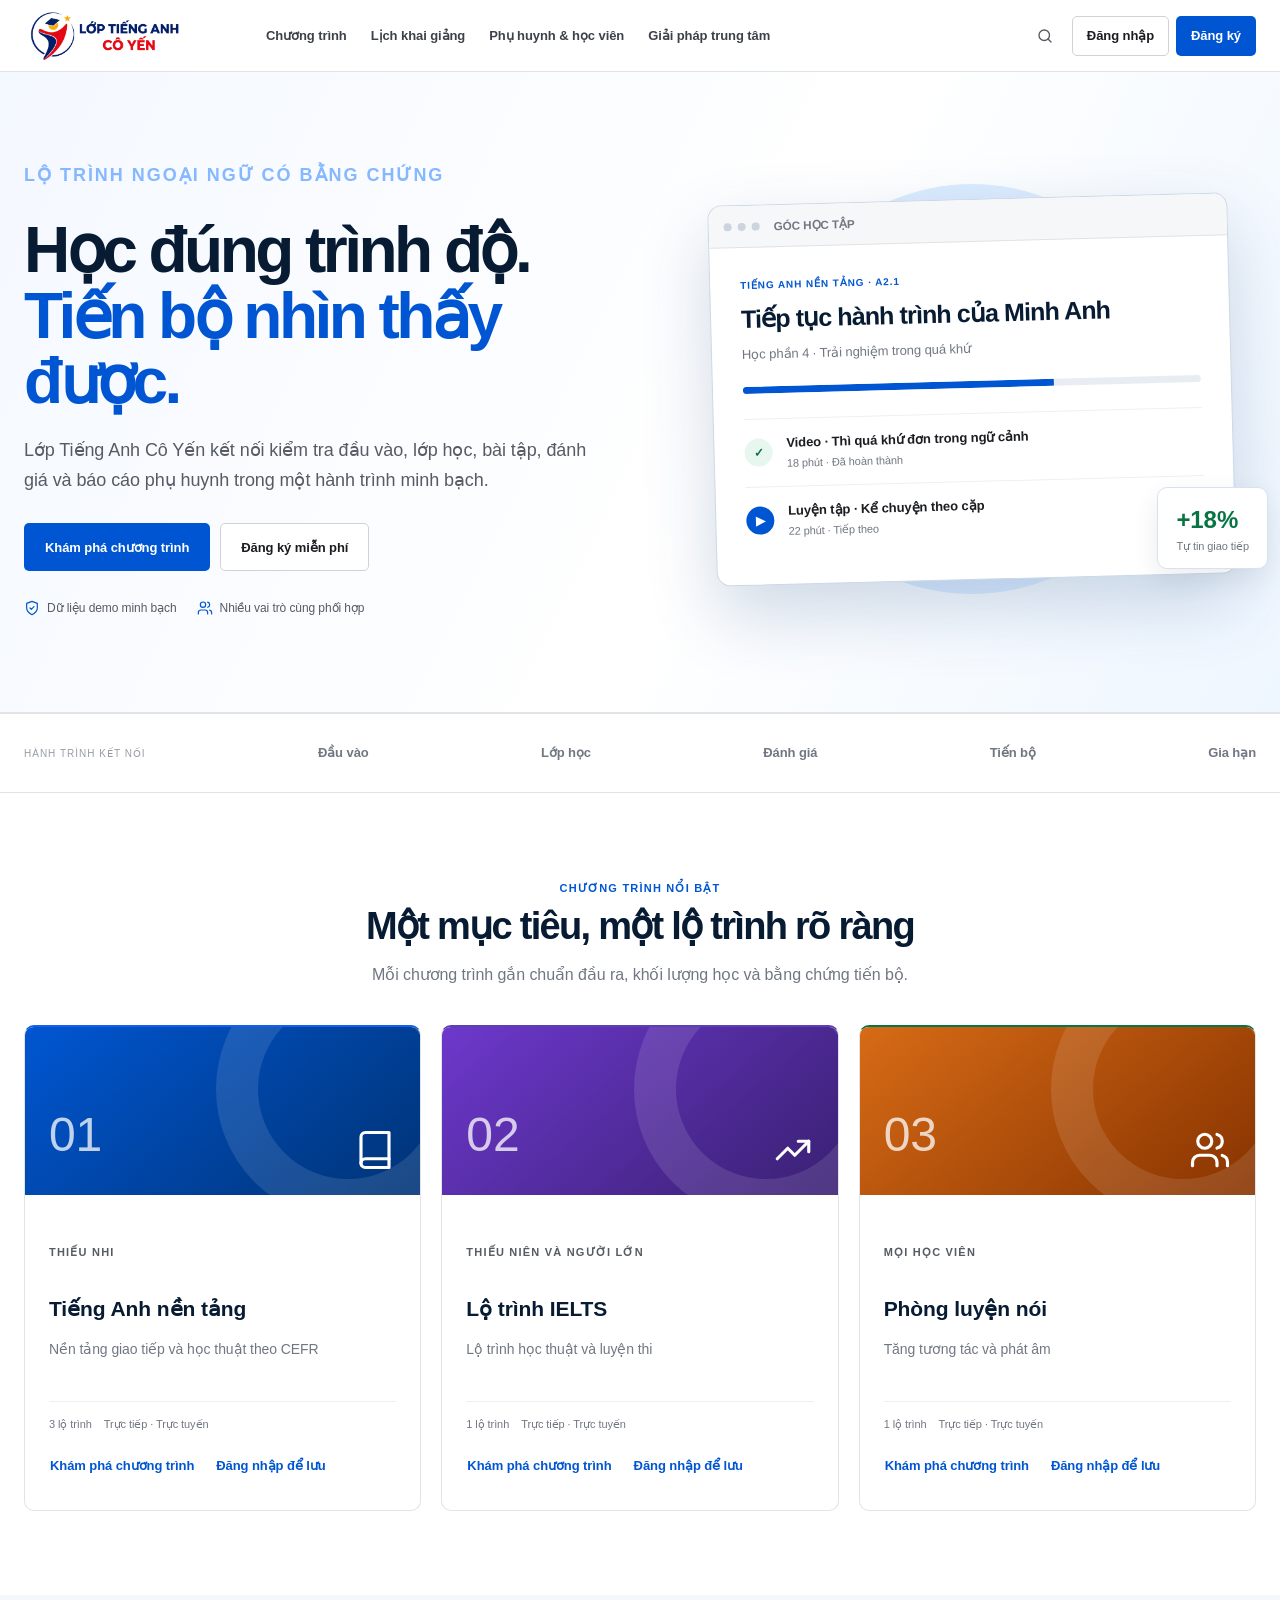
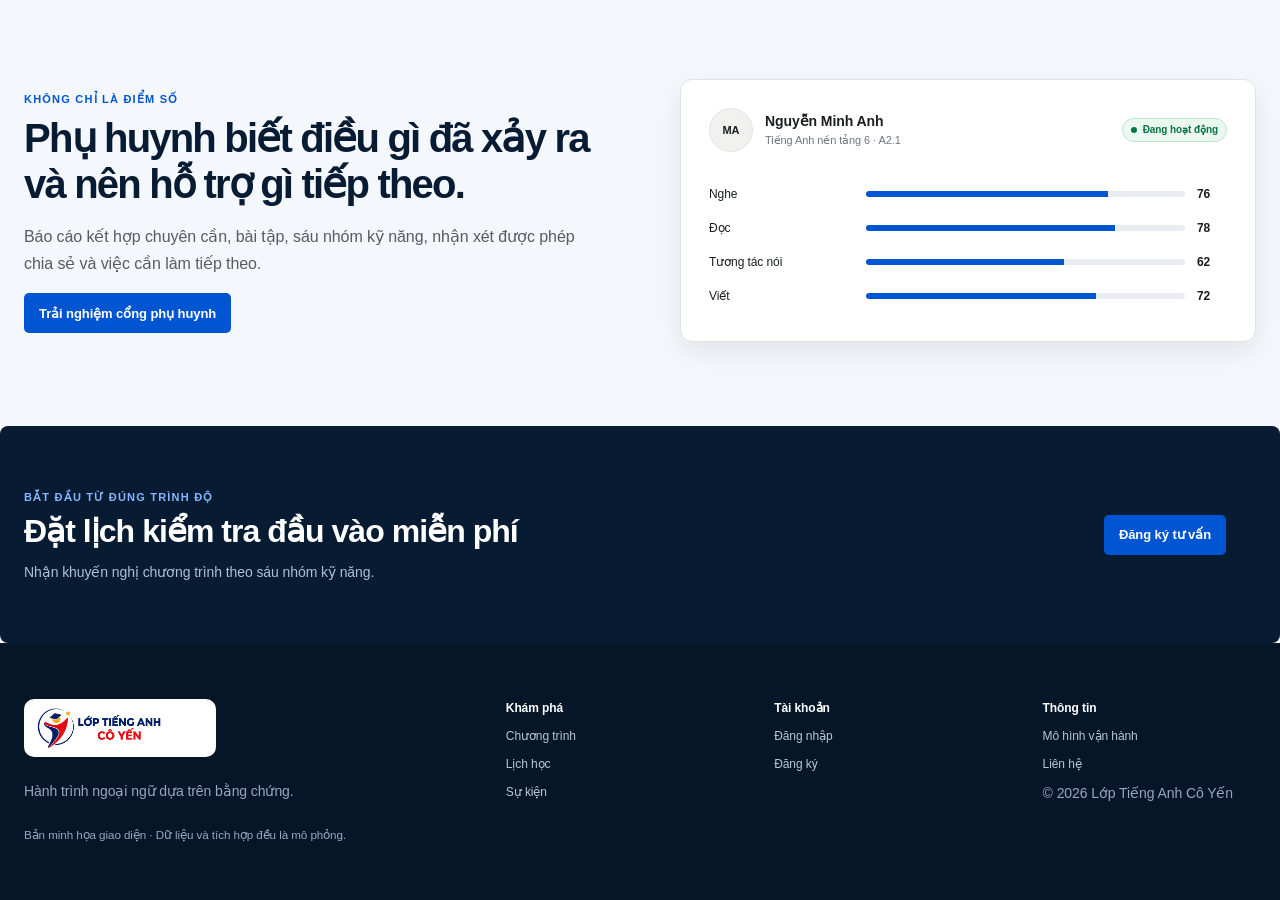
==== commit 75f3646e: "feat: apply Cô Yến brand and embed assets" ====
--- a/OPEN-DEMO.html
+++ b/OPEN-DEMO.html
@@ -3,10 +3,10 @@
 <head>
   <meta charset="UTF-8" />
   <meta name="viewport" content="width=device-width, initial-scale=1.0" />
-  <meta name="description" content="Yen Center — demo frontend kết nối hành trình từ tư vấn đến gia hạn" />
+  <meta name="description" content="Lớp Tiếng Anh Cô Yến — học tiếng Anh tự tin, tiến bộ rõ ràng" />
   <meta name="theme-color" content="#071b33" />
-  <link rel="icon" href="data:image/svg+xml,%3Csvg xmlns='http://www.w3.org/2000/svg' viewBox='0 0 64 64'%3E%3Crect width='64' height='64' rx='14' fill='%230F2B5B'/%3E%3Cpath d='M12 25 32 14l20 11-20 11L12 25Zm8 8v10c8 6 16 6 24 0V33' fill='none' stroke='white' stroke-width='4' stroke-linejoin='round'/%3E%3C/svg%3E" />
-  <title>Yen Center — Demo hành trình học tập</title>
+  <link rel="icon" type="image/png" href="[data-uri]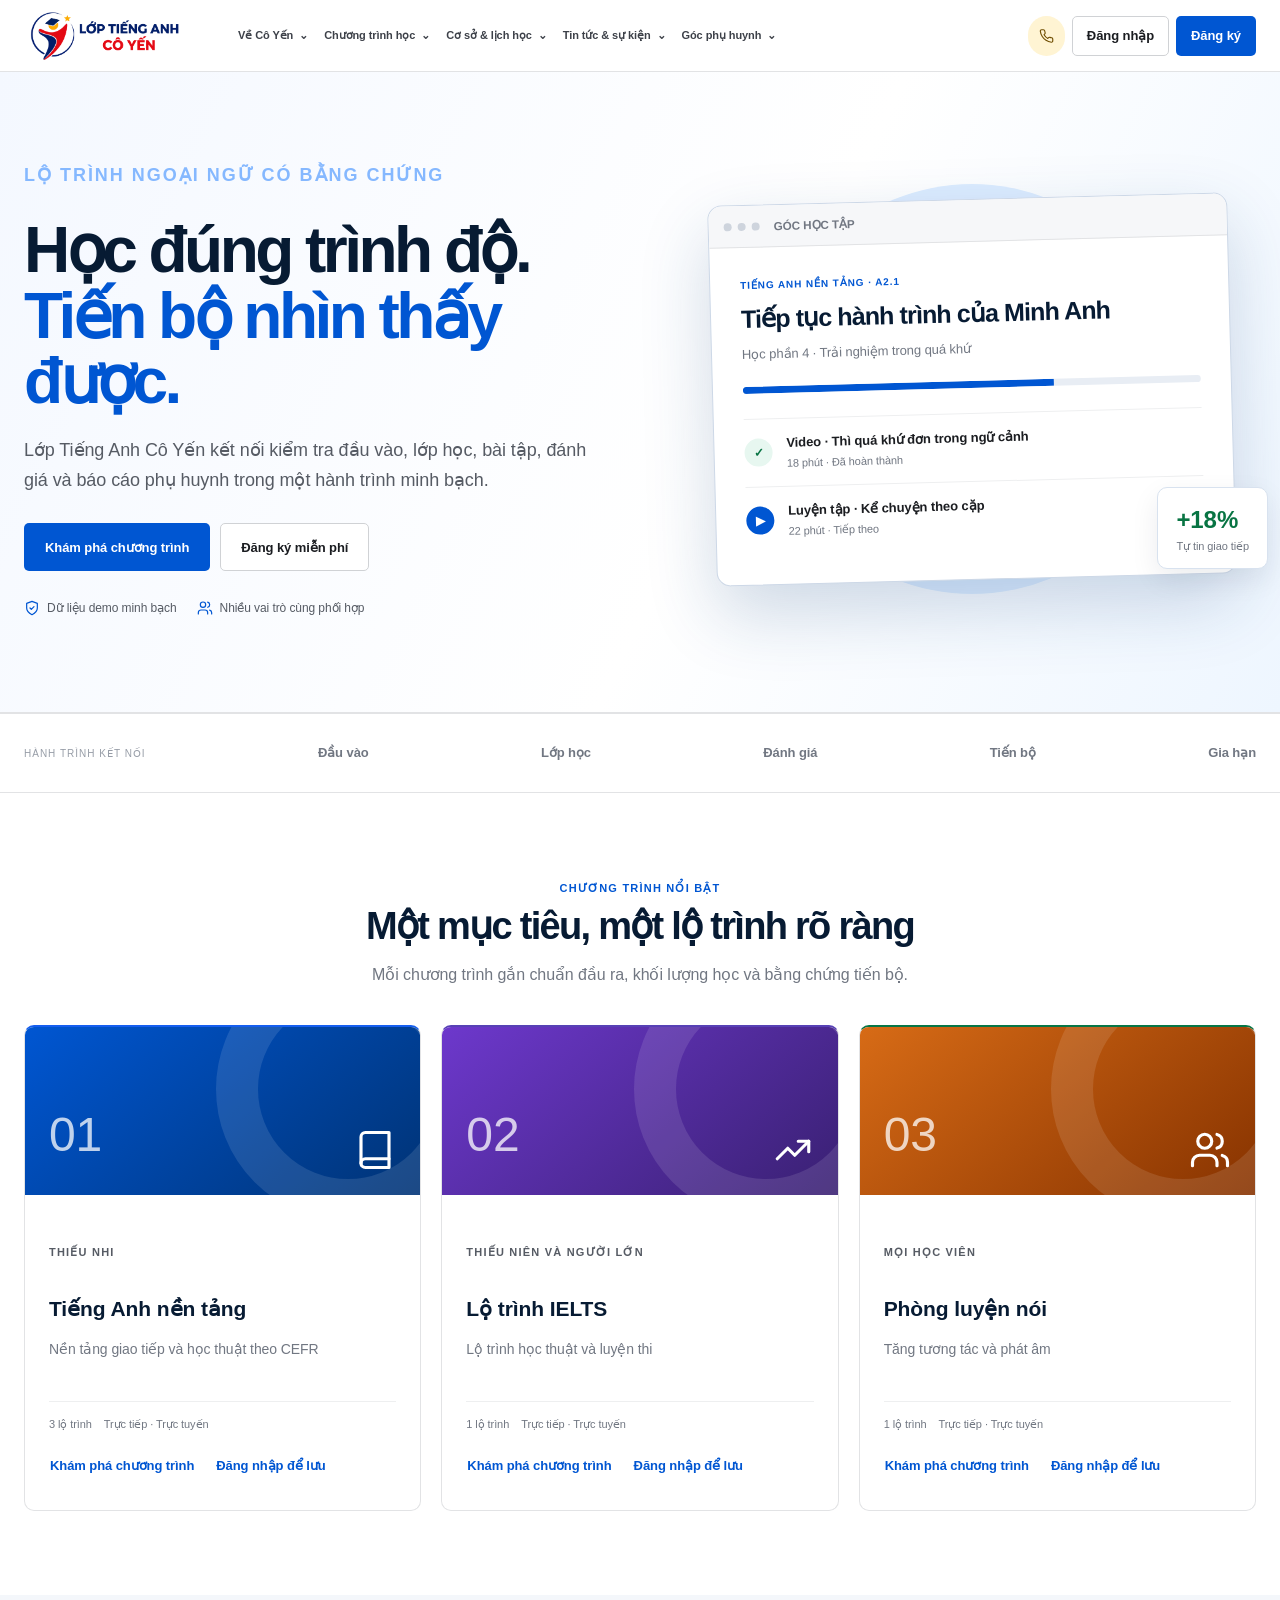
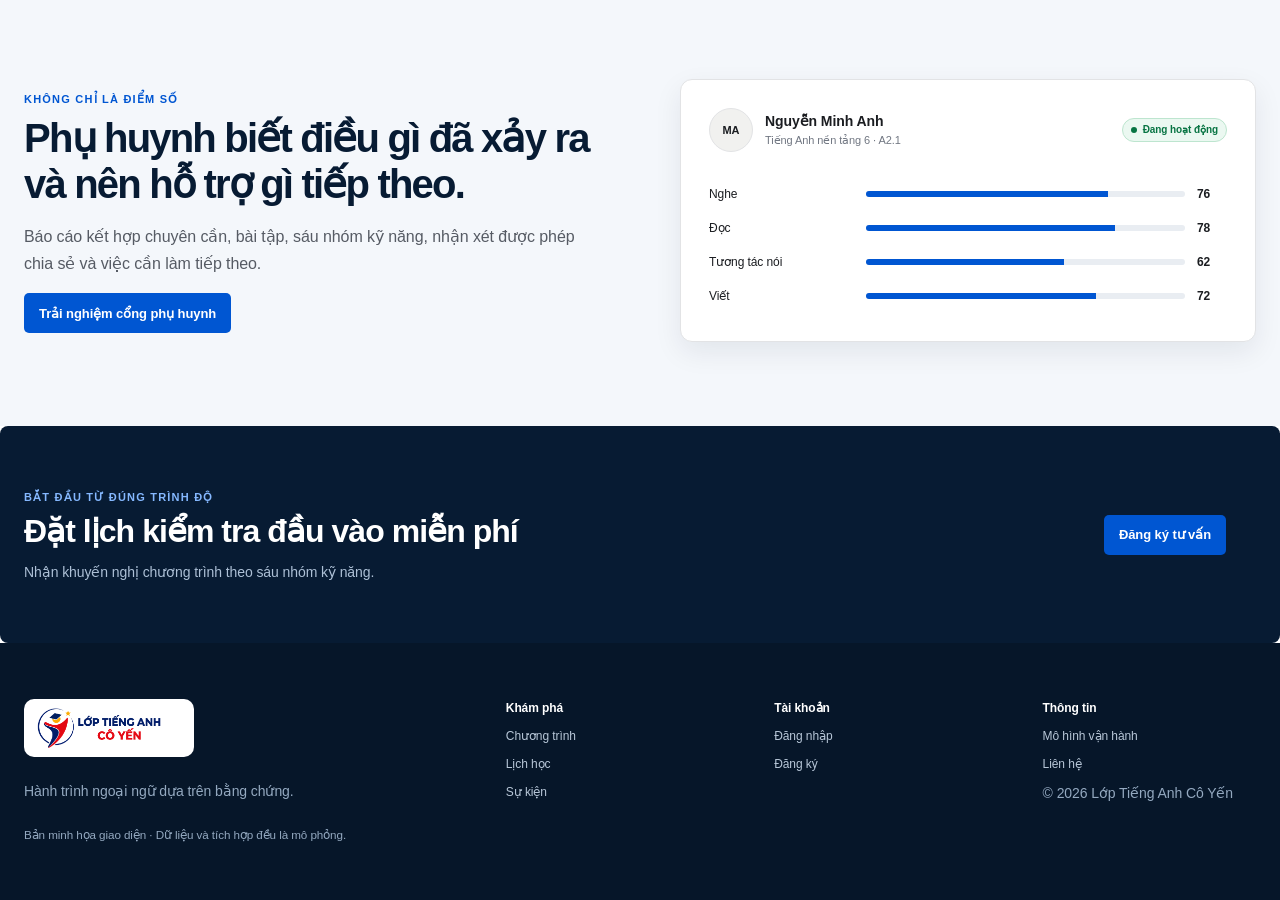
==== commit c5e4323d: "feat: add dynamic accessible public navigation" ====
--- a/OPEN-DEMO.html
+++ b/OPEN-DEMO.html
@@ -687,6 +687,39 @@
   .question-type-grid { grid-template-columns: 1fr 1fr; }
   .demo-grid { grid-template-columns: 1fr; }
 }
+
+/* Điều hướng công khai từ CMS */
+.public-header .public-nav { align-self:stretch; gap:4px; margin-left:8px; }
+.public-menu { position:relative; display:flex; align-items:center; }
+.public-menu > button { min-height:44px; display:flex; align-items:center; gap:6px; padding:0 9px; border:0; border-radius:7px; background:transparent; color:var(--ink-700); font:inherit; font-size:12px; font-weight:700; white-space:nowrap; cursor:pointer; }
+.public-menu > button:hover,.public-menu > button[aria-expanded="true"] { color:var(--v3-cobalt); background:var(--v3-sky); }
+.public-menu > button span { transition:transform .16s ease; }.public-menu > button[aria-expanded="true"] span { transform:rotate(180deg); }
+.public-menu-panel { position:absolute; top:calc(100% - 1px); left:0; width:270px; padding:9px; border:1px solid var(--line-200); border-radius:0 0 12px 12px; background:#fff; box-shadow:0 18px 42px rgba(7,27,51,.14); }
+.public-menu-panel a { display:grid; gap:3px; padding:11px 12px !important; border-radius:7px; color:var(--ink-800) !important; }
+.public-menu-panel a:hover { background:var(--v3-sky); color:var(--v3-cobalt) !important; }
+.public-menu-panel a::after { display:none !important; }.public-menu-panel small { color:var(--ink-500); font-size:11px; font-weight:500; }
+.hotline-action { min-height:40px; display:flex; align-items:center; gap:6px; padding:8px 11px; border-radius:999px; background:#fff4d3; color:#6f4d00; font-size:12px; font-weight:750; white-space:nowrap; }.hotline-action .ui-icon { width:15px; }
+.mobile-public-nav { display:none; position:fixed; inset:72px 0 auto; max-height:calc(100vh - 72px); overflow:auto; padding:18px 20px 26px; border-bottom:1px solid var(--line-200); background:#fff; box-shadow:0 18px 35px rgba(7,27,51,.12); }
+.mobile-public-nav section { display:grid; gap:6px; padding:13px 0; border-bottom:1px solid var(--line-100); }.mobile-public-nav section > strong { color:var(--v3-navy); font-size:13px; }.mobile-public-nav section a { padding:5px 0; color:var(--ink-600); font-size:13px; }
+.mobile-account-actions { display:flex; gap:8px; padding-top:18px; }.mobile-account-actions .btn { flex:1; }
+@media (max-width:1320px) { .public-menu > button { padding-inline:6px; font-size:11px; }.hotline-action span { display:none; }.brand-logo { width:170px; } }
+@media (max-width:1160px) { .public-header .public-nav { display:none; }.public-header .mobile-menu { display:block; margin-left:auto; }.public-actions { margin-left:0; }.mobile-nav-open .mobile-public-nav { display:block; }.mobile-public-nav .mobile-account-actions { display:none; } }
+@media (max-width:650px) { .public-header > .container { gap:8px; }.public-header .public-actions { margin-left:auto; }.hotline-action { display:none; }.mobile-public-nav .mobile-account-actions { display:flex; }.public-actions .auth-action { display:none; } }
+
+/* Quản trị nội dung website */
+.cms-type-grid { display:grid; grid-template-columns:repeat(3,minmax(0,1fr)); gap:14px; }
+.cms-type-card { display:grid; grid-template-columns:42px 1fr 20px; align-items:center; gap:12px; min-height:92px; padding:18px; border:1px solid var(--line-200); border-radius:14px; background:#fff; color:var(--ink-950); box-shadow:var(--shadow-sm); transition:.18s ease; }
+.cms-type-card:hover { border-color:var(--brand-400); transform:translateY(-1px); }
+.cms-type-card > span:first-child { display:grid; place-items:center; width:42px; height:42px; border-radius:12px; background:var(--brand-50); color:var(--brand-800); }
+.cms-type-card strong,.cms-type-card small { display:block; }.cms-type-card small { margin-top:5px; color:var(--ink-500); }
+.cms-row-actions { display:flex; align-items:center; gap:8px; flex-wrap:wrap; min-width:220px; }
+.cms-editor-form { display:grid; grid-template-columns:repeat(2,minmax(0,1fr)); gap:14px; }
+.cms-editor-form label { display:grid; gap:7px; color:var(--ink-700); font-size:13px; font-weight:650; }
+.cms-editor-form .span-two,.cms-editor-form > button { grid-column:1 / -1; }
+.contact-config-row { display:flex; justify-content:space-between; align-items:center; gap:16px; padding:14px 0; border-bottom:1px solid var(--line-200); }
+.contact-config-row:last-child { border-bottom:0; }.contact-config-row strong,.contact-config-row small { display:block; }.contact-config-row small { margin-top:4px; color:var(--ink-500); }
+@media (max-width:980px) { .cms-type-grid { grid-template-columns:repeat(2,minmax(0,1fr)); } }
+@media (max-width:640px) { .cms-type-grid,.cms-editor-form { grid-template-columns:1fr; }.cms-editor-form .span-two,.cms-editor-form > button { grid-column:auto; } }
 
 @media print {
   .sidebar, .topbar, .page-heading .btn, .toolbar, .toast-root { display: none !important; }
@@ -2398,6 +2431,7 @@
       competency: index < 6 ? 'LANGUAGE_USE' : 'READING',
       difficulty: index < 4 ? 'EASY' : index < 8 ? 'MEDIUM' : 'HARD',
     }));
+    const publicMeta = (id, contentKey, order = 0) => ({ id, contentKey, revision: 1, order, status: 'PUBLISHED', effectiveFrom: at(-30), effectiveTo: null, createdBy: 'admin-1', updatedBy: 'admin-1', publishedBy: 'admin-1', publishedAt: at(-30) });
 
     return {
       schemaVersion: 4,
@@ -2583,6 +2617,70 @@
         events: [{ id: 'event-1', title: 'Kiểm tra đầu vào miễn phí', startsAt: at(4, 9), location: 'Cơ sở Quận 3', status: 'PUBLISHED' }],
         documents: [{ id: 'document-1', title: 'Hướng dẫn cổng học tập', audience: 'Phụ huynh & Học viên', type: 'PDF', status: 'PUBLISHED' }],
       },
+      siteSettings: [{
+        ...publicMeta('site-settings-main', 'site-settings-main'), centerName: 'Lớp Tiếng Anh Cô Yến', shortName: 'Cô Yến',
+        tagline: 'Vững nền tảng, tự tin giao tiếp', description: 'Lộ trình tiếng Anh gần gũi, theo sát từng học viên và minh bạch tiến bộ với gia đình.',
+        primaryColor: '#182550', accentColor: '#c62d3e', locale: 'vi-VN', defaultSeoTitle: 'Lớp Tiếng Anh Cô Yến',
+      }],
+      navigationGroups: [
+        { ...publicMeta('nav-group-about', 'nav-about', 1), label: 'Về Cô Yến', key: 'ABOUT' },
+        { ...publicMeta('nav-group-programs', 'nav-programs', 2), label: 'Chương trình học', key: 'PROGRAMS', source: 'PROGRAMS' },
+        { ...publicMeta('nav-group-branches', 'nav-branches', 3), label: 'Cơ sở & lịch học', key: 'BRANCHES' },
+        { ...publicMeta('nav-group-news', 'nav-news', 4), label: 'Tin tức & sự kiện', key: 'NEWS' },
+        { ...publicMeta('nav-group-family', 'nav-family', 5), label: 'Góc phụ huynh', key: 'FAMILY' },
+      ],
+      navigationItems: [
+        { ...publicMeta('nav-about-story', 'nav-about-story', 1), groupId: 'nav-group-about', label: 'Câu chuyện Cô Yến', href: '/ve-co-yen' },
+        { ...publicMeta('nav-about-teachers', 'nav-about-teachers', 2), groupId: 'nav-group-about', label: 'Đội ngũ giáo viên', href: '/giao-vien' },
+        { ...publicMeta('nav-branches-list', 'nav-branches-list', 1), groupId: 'nav-group-branches', label: 'Hệ thống cơ sở', href: '/co-so' },
+        { ...publicMeta('nav-branches-schedule', 'nav-branches-schedule', 2), groupId: 'nav-group-branches', label: 'Lịch khai giảng', href: '/lich-hoc' },
+        { ...publicMeta('nav-news-list', 'nav-news-list', 1), groupId: 'nav-group-news', label: 'Tin mới', href: '/tin-tuc' },
+        { ...publicMeta('nav-events-list', 'nav-events-list', 2), groupId: 'nav-group-news', label: 'Sự kiện', href: '/su-kien' },
+        { ...publicMeta('nav-family-progress', 'nav-family-progress', 1), groupId: 'nav-group-family', label: 'Theo dõi tiến bộ', href: '/phu-huynh-hoc-sinh' },
+        { ...publicMeta('nav-family-faq', 'nav-family-faq', 2), groupId: 'nav-group-family', label: 'Câu hỏi thường gặp', href: '/cau-hoi-thuong-gap' },
+      ],
+      heroBanners: [{
+        ...publicMeta('hero-home-main', 'hero-home', 1), placement: 'HOME', eyebrow: 'Lớp học đồng hành cùng từng tiến bộ',
+        title: 'Học chắc hôm nay, tự tin nói tiếng Anh ngày mai',
+        description: 'Lộ trình vừa sức, lớp học tương tác và báo cáo rõ ràng để học viên biết mình đang tiến bộ ở đâu.',
+        primaryCtaLabel: 'Khám phá chương trình', primaryCtaHref: '/chuong-trinh', secondaryCtaLabel: 'Đăng ký tư vấn', secondaryCtaHref: '/lien-he',
+        image: './assets/yen-home-hero.png', imageAlt: 'Cô giáo đồng hành cùng học viên trong lớp tiếng Anh',
+      }],
+      publicProgramProfiles: [
+        { ...publicMeta('public-program-kids', 'program-kids', 1), programId: 'program-foundation', slug: 'tieng-anh-thieu-nhi', name: 'Tiếng Anh thiếu nhi', ageRange: '6–11 tuổi', summary: 'Xây nền phát âm, từ vựng và phản xạ qua hoạt động tương tác.', outcome: 'Tự tin sử dụng tiếng Anh trong học tập và đời sống.', accent: 'NAVY' },
+        { ...publicMeta('public-program-teens', 'program-teens', 2), programId: 'program-foundation', slug: 'tieng-anh-thieu-nien', name: 'Tiếng Anh thiếu niên', ageRange: '12–16 tuổi', summary: 'Củng cố học thuật, giao tiếp và kỹ năng trình bày.', outcome: 'Sẵn sàng cho mục tiêu học tập dài hạn.', accent: 'RED' },
+        { ...publicMeta('public-program-ielts', 'program-ielts', 3), programId: 'program-ielts', slug: 'luyen-thi-ielts', name: 'Lộ trình IELTS', ageRange: 'Từ 15 tuổi', summary: 'Lộ trình theo năng lực đầu vào và mục tiêu điểm số.', outcome: 'Tiến bộ cân bằng bốn kỹ năng với bằng chứng rõ ràng.', accent: 'GOLD' },
+      ],
+      publicBranchProfiles: [
+        { ...publicMeta('public-branch-q3', 'branch-q3', 1), branchId: 'branch-q3', slug: 'co-so-quan-3', name: 'Cơ sở Quận 3', address: '120 Võ Văn Tần, Quận 3', scheduleNote: 'Lớp chiều tối trong tuần và cuối tuần', mapLabel: 'Xem lớp đang mở' },
+        { ...publicMeta('public-branch-td', 'branch-td', 2), branchId: 'branch-td', slug: 'co-so-thu-duc', name: 'Cơ sở Thủ Đức', address: '48 Võ Văn Ngân, Thủ Đức', scheduleNote: 'Lớp thiếu niên và luyện thi', mapLabel: 'Xem lớp đang mở' },
+      ],
+      publicTeacherProfiles: [
+        { ...publicMeta('public-teacher-yen', 'teacher-yen', 1), teacherProfileId: 'teacher-profile-1', name: 'Cô Hoàng Yến', roleLabel: 'Giáo viên tiếng Anh', qualifications: ['TESOL', 'Giảng dạy thiếu nhi & thiếu niên'], quote: 'Mỗi học viên cần một cách khích lệ vừa đủ để dám nói.', publicOptIn: true },
+        { ...publicMeta('public-teacher-huong', 'teacher-huong', 2), teacherProfileId: 'teacher-profile-3', name: 'Cô Phạm Thu Hương', roleLabel: 'Giáo viên tiếng Anh', qualifications: ['TESOL', 'Lớp tương tác'], quote: 'Tiến bộ bền vững bắt đầu từ thói quen học tích cực.', publicOptIn: true },
+      ],
+      articleCategories: [
+        { ...publicMeta('category-method', 'category-method', 1), slug: 'phuong-phap-hoc', name: 'Phương pháp học' },
+        { ...publicMeta('category-parent', 'category-parent', 2), slug: 'goc-phu-huynh', name: 'Góc phụ huynh' },
+      ],
+      articles: [
+        { ...publicMeta('article-confidence', 'article-confidence', 1), categoryId: 'category-method', slug: 'giup-con-tu-tin-noi-tieng-anh', title: '5 cách giúp con tự tin nói tiếng Anh mỗi ngày', summary: 'Những hoạt động ngắn, dễ thực hiện để biến tiếng Anh thành phản xạ tự nhiên.', body: 'Sự tự tin đến từ những lần thực hành nhỏ và đều đặn, trong môi trường không sợ mắc lỗi.', featured: true },
+        { ...publicMeta('article-progress', 'article-progress', 2), categoryId: 'category-parent', slug: 'doc-bao-cao-tien-bo', title: 'Hiểu đúng báo cáo tiến bộ của học viên', summary: 'Cách đọc chuyên cần, kỹ năng và việc cần làm tiếp theo.', body: 'Báo cáo tốt cần cho thấy bằng chứng, xu hướng và hành động cụ thể cho giai đoạn tiếp theo.', featured: false },
+        { ...publicMeta('article-draft-seed', 'article-draft-seed', 3), slug: 'thoi-quen-hoc-moi-ngay', title: 'Xây thói quen học tiếng Anh mỗi ngày', summary: 'Bản nháp đang chờ hoàn thiện trước khi công khai.', body: 'Nội dung đang được biên tập.', status: 'DRAFT', publishedBy: null, publishedAt: null },
+      ],
+      publicEvents: [
+        { ...publicMeta('public-event-placement', 'event-placement', 1), slug: 'kiem-tra-dau-vao-thang-9', title: 'Kiểm tra đầu vào và tư vấn lộ trình', summary: 'Đánh giá năng lực, trao đổi mục tiêu và nhận khuyến nghị lớp phù hợp.', startsAt: at(4, 9), endsAt: at(4, 11), branchId: 'branch-q3', location: 'Cơ sở Quận 3', registrationHref: '/lien-he' },
+        { ...publicMeta('public-event-open-class', 'event-open-class', 2), slug: 'lop-hoc-trai-nghiem', title: 'Lớp học trải nghiệm cuối tuần', summary: 'Một buổi học tương tác để học viên làm quen với giáo viên và phương pháp.', startsAt: at(9, 9), endsAt: at(9, 10, 30), branchId: 'branch-td', location: 'Cơ sở Thủ Đức', registrationHref: '/lien-he' },
+      ],
+      staticPages: [
+        { ...publicMeta('page-about', 'page-about', 1), slug: 've-co-yen', title: 'Về Cô Yến', eyebrow: 'Câu chuyện lớp học', summary: 'Một lớp học gần gũi, có kỷ luật và theo sát từng mục tiêu.', body: 'Lớp Tiếng Anh Cô Yến xây dựng trải nghiệm học dựa trên tương tác thật, phản hồi kịp thời và sự phối hợp rõ ràng với gia đình.' },
+        { ...publicMeta('page-teachers', 'page-teachers', 2), slug: 'giao-vien', title: 'Đội ngũ giáo viên', eyebrow: 'Người đồng hành', summary: 'Đội ngũ có chuyên môn, hiểu người học và cùng sử dụng một chuẩn vận hành.', body: 'Mỗi giáo viên công khai trên website đều đã đồng ý hiển thị hồ sơ và được quản trị viên duyệt nội dung.' },
+      ],
+      contactChannels: [
+        { ...publicMeta('contact-hotline', 'contact-hotline', 1), type: 'HOTLINE', label: 'Hotline tư vấn', value: '0901 234 567', href: 'tel:0901234567', icon: 'phone' },
+        { ...publicMeta('contact-zalo', 'contact-zalo', 2), type: 'ZALO', label: 'Nhắn Zalo', value: 'Lớp Tiếng Anh Cô Yến', href: '/lien-he', icon: 'chat' },
+        { ...publicMeta('contact-email', 'contact-email', 3), type: 'EMAIL', label: 'Email', value: 'hello@coyen.demo', href: 'mailto:hello@coyen.demo', icon: 'mail' },
+      ],
     };
   }
 
@@ -2598,6 +2696,16 @@
   const V3_STORAGE_KEY = 'yen-center-lms-fe-state-v3';
   const LEGACY_STORAGE_KEY = 'yen-center-lms-fe-state-v2';
   const SESSION_KEY = 'yen-center-lms-fe-session-v4';
+  const CMS_COLLECTIONS = Object.freeze(['siteSettings', 'navigationGroups', 'navigationItems', 'heroBanners', 'publicProgramProfiles', 'publicBranchProfiles', 'publicTeacherProfiles', 'articles', 'articleCategories', 'publicEvents', 'staticPages', 'contactChannels']);
+
+  function hydrateV4(previous, clock = () => new Date()) {
+    const baseline = root.YC.seed.createSeed(clock);
+    const next = clone(previous);
+    CMS_COLLECTIONS.forEach((key) => {
+      if (!Array.isArray(next[key])) next[key] = clone(baseline[key]);
+    });
+    return next;
+  }
 
   function migrateV3(previous, clock = () => new Date()) {
     const baseline = root.YC.seed.createSeed(clock);
@@ -2667,7 +2775,7 @@
           const rawV4 = storage.getItem(STORAGE_KEY);
           if (rawV4) {
             const parsed = JSON.parse(rawV4);
-            if (parsed.schemaVersion === 4) return parsed;
+            if (parsed.schemaVersion === 4) return hydrateV4(parsed, clock);
           }
           const rawV3 = storage.getItem(V3_STORAGE_KEY);
           if (rawV3) {
@@ -2713,7 +2821,7 @@
     });
   }
 
-  root.YC.define('store', Object.freeze({ create, LEGACY_STORAGE_KEY, SESSION_KEY, STORAGE_KEY, V3_STORAGE_KEY, migrateV3 }));
+  root.YC.define('store', Object.freeze({ create, hydrateV4, LEGACY_STORAGE_KEY, SESSION_KEY, STORAGE_KEY, V3_STORAGE_KEY, migrateV3 }));
 })(globalThis);
 
 /* 04-policy.js */
@@ -3102,6 +3210,10 @@
   'use strict';
 
   const { clone, uid } = root.YC.utils;
+  const CMS_COLLECTIONS = Object.freeze([
+    'navigationGroups', 'navigationItems', 'heroBanners', 'publicProgramProfiles', 'publicBranchProfiles',
+    'publicTeacherProfiles', 'articles', 'articleCategories', 'publicEvents', 'staticPages', 'contactChannels',
+  ]);
 
   class CommandError extends Error {
     constructor(code, message, details = {}) {
@@ -3175,6 +3287,22 @@
       const reason = String(payload.reason || '').trim();
       if (!reason) throw new CommandError('REASON_REQUIRED', 'Cần ghi rõ lý do thay đổi quyền.');
       return reason;
+    }
+
+    function cmsCollection(draft, name) {
+      if (!CMS_COLLECTIONS.includes(name) || !Array.isArray(draft[name])) {
+        throw new CommandError('CMS_COLLECTION_INVALID', 'Loại nội dung website không hợp lệ.');
+      }
+      return draft[name];
+    }
+
+    function cmsItem(draft, payload) {
+      return required(cmsCollection(draft, payload.collection).find((item) => item.id === payload.contentId), 'SITE_CONTENT_NOT_FOUND', 'Không tìm thấy nội dung website.');
+    }
+
+    function contentFields(payload) {
+      const reserved = new Set(['collection', 'contentId', 'sourceContentId', 'reason', 'id', 'revision', 'status', 'createdBy', 'createdAt', 'updatedBy', 'updatedAt', 'publishedBy', 'publishedAt', 'archivedBy', 'archivedAt', 'approvalRequestId']);
+      return Object.fromEntries(Object.entries(payload).filter(([key]) => !reserved.has(key)).map(([key, value]) => [key, clone(value)]));
     }
 
     function validatePermissionInput(draft, payload) {
@@ -3316,6 +3444,99 @@
     }
 
     const handlers = {
+      SAVE_SITE_SETTINGS(draft, payload, context) {
+        requirePermission(draft, context, 'site.configure_contact');
+        const settings = required(draft.siteSettings?.[0], 'SITE_SETTINGS_NOT_FOUND', 'Chưa có cấu hình website.');
+        Object.assign(settings, contentFields(payload), { updatedBy: context.actor.id, updatedAt: nowIso(), revision: Number(settings.revision || 0) + 1 });
+        appendEvent(draft, context, 'SITE_SETTINGS_SAVED', 'SITE_SETTINGS', settings.id, 'Đã cập nhật cấu hình thương hiệu và kênh liên hệ.');
+        appendAudit(draft, context, 'SITE_SETTINGS_SAVED', 'SITE_SETTINGS', settings.id, 'Cập nhật cấu hình website.');
+        return { message: 'Đã lưu cấu hình website.', settingsId: settings.id };
+      },
+
+      CREATE_SITE_CONTENT_DRAFT(draft, payload, context) {
+        requirePermission(draft, context, 'site.edit');
+        const collection = cmsCollection(draft, payload.collection);
+        const source = payload.sourceContentId
+          ? required(collection.find((item) => item.id === payload.sourceContentId), 'SITE_CONTENT_NOT_FOUND', 'Không tìm thấy phiên bản nguồn.')
+          : null;
+        const base = source ? clone(source) : {};
+        ['id', 'status', 'createdBy', 'createdAt', 'updatedBy', 'updatedAt', 'publishedBy', 'publishedAt', 'archivedBy', 'archivedAt', 'approvalRequestId', 'effectiveTo'].forEach((key) => delete base[key]);
+        const fields = contentFields(payload);
+        const contentKey = String(fields.contentKey || source?.contentKey || uid('site-key'));
+        const revision = Math.max(0, ...collection.filter((item) => (item.contentKey || item.id) === contentKey).map((item) => Number(item.revision || 0))) + 1;
+        const item = {
+          ...base, ...fields, id: uid('site-content'), contentKey, revision, status: 'DRAFT',
+          sourceRevisionId: source?.id || null, effectiveFrom: fields.effectiveFrom || source?.effectiveFrom || nowIso(), effectiveTo: fields.effectiveTo || null,
+          createdBy: context.actor.id, createdAt: nowIso(), updatedBy: context.actor.id, updatedAt: nowIso(),
+        };
+        collection.push(item);
+        appendEvent(draft, context, 'SITE_CONTENT_DRAFT_CREATED', 'SITE_CONTENT', item.id, `${payload.collection} · phiên bản ${revision}.`);
+        appendAudit(draft, context, 'SITE_CONTENT_DRAFT_CREATED', 'SITE_CONTENT', item.id, `Tạo nháp ${payload.collection}.`);
+        return { message: 'Đã tạo bản nháp nội dung.', contentId: item.id, revision };
+      },
+
+      SUBMIT_SITE_CONTENT(draft, payload, context) {
+        requirePermission(draft, context, 'site.submit');
+        const reason = requireReason(payload);
+        const item = cmsItem(draft, payload);
+        if (item.status !== 'DRAFT') throw new CommandError('SITE_CONTENT_NOT_DRAFT', 'Chỉ nội dung nháp mới có thể gửi duyệt.');
+        item.status = 'SUBMITTED';
+        item.submittedBy = context.actor.id;
+        item.submittedAt = nowIso();
+        const request = {
+          id: uid('change-request'), resourceType: 'SITE_CONTENT', resourceId: item.id, collection: payload.collection,
+          operation: 'PUBLISH', status: 'SUBMITTED', requesterId: context.actor.id, reason,
+          beforeSnapshot: null, afterSnapshot: clone(item), submittedAt: nowIso(), eventIds: [],
+        };
+        item.approvalRequestId = request.id;
+        draft.changeRequests.push(request);
+        const event = appendEvent(draft, context, 'SITE_CONTENT_SUBMITTED', 'CHANGE_REQUEST', request.id, `${payload.collection} · ${reason}.`);
+        request.eventIds.push(event.id);
+        appendAudit(draft, context, 'SITE_CONTENT_SUBMITTED', 'SITE_CONTENT', item.id, reason);
+        notifyRole(draft, 'ADMIN', 'Có nội dung website chờ duyệt', `${context.actor.name}: ${item.title || item.name || item.label || payload.collection}.`, '/app/admin/site-content');
+        return { message: 'Đã gửi nội dung và đang chờ Admin duyệt.', contentId: item.id, requestId: request.id, status: item.status };
+      },
+
+      PUBLISH_SITE_CONTENT(draft, payload, context) {
+        requirePermission(draft, context, 'site.publish');
+        const collection = cmsCollection(draft, payload.collection);
+        const item = required(collection.find((entry) => entry.id === payload.contentId), 'SITE_CONTENT_NOT_FOUND', 'Không tìm thấy nội dung website.');
+        if (!['DRAFT', 'SUBMITTED'].includes(item.status)) throw new CommandError('SITE_CONTENT_NOT_PUBLISHABLE', 'Nội dung không ở trạng thái có thể xuất bản.');
+        const publishedAt = nowIso();
+        collection.filter((entry) => entry.id !== item.id && (entry.contentKey || entry.id) === (item.contentKey || item.id) && entry.status === 'PUBLISHED').forEach((entry) => {
+          entry.status = 'ARCHIVED';
+          entry.effectiveTo = publishedAt;
+          entry.archivedBy = context.actor.id;
+          entry.archivedAt = publishedAt;
+        });
+        item.status = 'PUBLISHED';
+        item.effectiveFrom = item.effectiveFrom || publishedAt;
+        item.publishedBy = context.actor.id;
+        item.publishedAt = publishedAt;
+        if (item.approvalRequestId) {
+          const request = draft.changeRequests.find((entry) => entry.id === item.approvalRequestId);
+          if (request) Object.assign(request, { status: 'APPROVED', reviewerId: context.actor.id, reviewedAt: publishedAt, appliedAt: publishedAt, reviewNote: String(payload.reviewNote || 'Đã duyệt nội dung để xuất bản.') });
+        }
+        appendEvent(draft, context, 'SITE_CONTENT_PUBLISHED', 'SITE_CONTENT', item.id, `${payload.collection} · phiên bản ${item.revision || 1}.`);
+        appendAudit(draft, context, 'SITE_CONTENT_PUBLISHED', 'SITE_CONTENT', item.id, `Xuất bản ${payload.collection}.`);
+        return { message: item.effectiveFrom > publishedAt ? 'Đã lên lịch xuất bản nội dung.' : 'Đã xuất bản nội dung.', contentId: item.id, status: item.status };
+      },
+
+      ARCHIVE_SITE_CONTENT(draft, payload, context) {
+        requirePermission(draft, context, 'site.archive');
+        const reason = requireReason(payload);
+        const item = cmsItem(draft, payload);
+        if (item.status === 'ARCHIVED') throw new CommandError('SITE_CONTENT_ALREADY_ARCHIVED', 'Nội dung đã được lưu trữ.');
+        item.status = 'ARCHIVED';
+        item.effectiveTo = nowIso();
+        item.archivedBy = context.actor.id;
+        item.archivedAt = nowIso();
+        item.archiveReason = reason;
+        appendEvent(draft, context, 'SITE_CONTENT_ARCHIVED', 'SITE_CONTENT', item.id, reason);
+        appendAudit(draft, context, 'SITE_CONTENT_ARCHIVED', 'SITE_CONTENT', item.id, reason);
+        return { message: 'Đã lưu trữ nội dung.', contentId: item.id, status: item.status };
+      },
+
       SET_ROLE_PERMISSION(draft, payload, context) {
         requirePermission(draft, context, 'access.manage_role');
         const reason = requireReason(payload);
@@ -4736,6 +4957,69 @@
   }
 
   root.YC.define('commands', Object.freeze({ CommandError, create }));
+})(globalThis);
+
+/* 06-public-content.js */
+(function definePublicContent(root) {
+  'use strict';
+
+  const COLLECTIONS = Object.freeze([
+    'siteSettings', 'navigationGroups', 'navigationItems', 'heroBanners', 'publicProgramProfiles',
+    'publicBranchProfiles', 'publicTeacherProfiles', 'articles', 'articleCategories',
+    'publicEvents', 'staticPages', 'contactChannels',
+  ]);
+
+  function published(type, state, at = null) {
+    if (!COLLECTIONS.includes(type) || !Array.isArray(state?.[type])) return [];
+    const moment = new Date(at || state.currentAt || state.seededAt || Date.now()).getTime();
+    const byKey = new Map();
+    state[type].forEach((item) => {
+      if (item.status !== 'PUBLISHED') return;
+      if (item.effectiveFrom && new Date(item.effectiveFrom).getTime() > moment) return;
+      if (item.effectiveTo && new Date(item.effectiveTo).getTime() <= moment) return;
+      const key = item.contentKey || item.id;
+      const current = byKey.get(key);
+      if (!current || Number(item.revision || 0) > Number(current.revision || 0)) byKey.set(key, item);
+    });
+    return [...byKey.values()].sort((a, b) => Number(a.order || 0) - Number(b.order || 0));
+  }
+
+  function publicNavigation(state) {
+    const groups = published('navigationGroups', state);
+    const items = published('navigationItems', state);
+    const programs = published('publicProgramProfiles', state).map((item) => ({
+      id: `nav-${item.id}`, contentKey: `nav-${item.contentKey || item.id}`, groupId: 'nav-group-programs',
+      label: item.name, href: `/chuong-trinh/${item.slug}`, order: item.order, status: 'PUBLISHED', sourceId: item.id,
+    }));
+    return groups.map((group) => ({
+      ...group,
+      items: [...items.filter((item) => item.groupId === group.id), ...(group.source === 'PROGRAMS' ? programs : [])]
+        .sort((a, b) => Number(a.order || 0) - Number(b.order || 0)),
+    })).filter((group) => group.items.length > 0);
+  }
+
+  function homepage(state, actor = null) {
+    const contacts = published('contactChannels', state).filter((item) => String(item.value || '').trim() && item.status === 'PUBLISHED');
+    const programs = published('publicProgramProfiles', state).map((item) => ({
+      ...item,
+      saved: actor?.role === 'VISITOR' && (actor.savedProgramIds || []).includes(item.programId),
+    }));
+    return {
+      site: published('siteSettings', state)[0] || null,
+      hero: published('heroBanners', state).find((item) => item.placement === 'HOME') || null,
+      programs,
+      branches: published('publicBranchProfiles', state),
+      teachers: published('publicTeacherProfiles', state).filter((item) => item.publicOptIn === true),
+      categories: published('articleCategories', state),
+      articles: published('articles', state),
+      events: published('publicEvents', state),
+      contacts,
+      navigation: publicNavigation(state),
+      accountState: actor?.role === 'VISITOR' ? 'VISITOR' : actor ? 'LEARNER_OR_STAFF' : 'ANONYMOUS',
+    };
+  }
+
+  root.YC.define('publicContent', Object.freeze({ COLLECTIONS, homepage, publicNavigation, published }));
 })(globalThis);
 
 /* 06-remedial.js */
@@ -5316,6 +5600,7 @@
       clock: '<circle cx="12" cy="12" r="9"/><path d="M12 7v5l3 2"/>',
       grid: '<rect x="3" y="3" width="7" height="7" rx="1"/><rect x="14" y="3" width="7" height="7" rx="1"/><rect x="3" y="14" width="7" height="7" rx="1"/><rect x="14" y="14" width="7" height="7" rx="1"/>',
       people: '<path d="M16 21v-2a4 4 0 0 0-4-4H6a4 4 0 0 0-4 4v2"/><circle cx="9" cy="7" r="4"/><path d="M22 21v-2a4 4 0 0 0-3-3.87M16 3.13a4 4 0 0 1 0 7.75"/>',
+      phone: '<path d="M22 16.9v3a2 2 0 0 1-2.2 2 19.8 19.8 0 0 1-8.6-3.1 19.5 19.5 0 0 1-6-6A19.8 19.8 0 0 1 2.1 4.2 2 2 0 0 1 4.1 2h3a2 2 0 0 1 2 1.7c.1 1 .4 2 .7 2.9a2 2 0 0 1-.5 2.1L8.1 9.9a16 16 0 0 0 6 6l1.2-1.2a2 2 0 0 1 2.1-.5c.9.3 1.9.6 2.9.7a2 2 0 0 1 1.7 2Z"/>',
       search: '<circle cx="11" cy="11" r="7"/><path d="m20 20-4-4"/>',
       shield: '<path d="M12 22s8-4 8-10V5l-8-3-8 3v7c0 6 8 10 8 10Z"/><path d="m9 12 2 2 4-4"/>',
       spark: '<path d="m12 3-1.7 4.3L6 9l4.3 1.7L12 15l1.7-4.3L18 9l-4.3-1.7L12 3Z"/><path d="m5 16-.8 2.2L2 19l2.2.8L5 22l.8-2.2L8 19l-2.2-.8L5 16Z"/>',
@@ -6089,6 +6374,120 @@
   }
 
   root.YC.define('operationsViews', Object.freeze({ render }));
+})(globalThis);
+
+/* 11-cms-views.js */
+(function defineCmsViews(root) {
+  'use strict';
+
+  const { badge, button, icon, link, metric, pageHeader, section, table } = root.YC.ui;
+  const { escapeHtml, formatDate } = root.YC.utils;
+
+  const TYPES = Object.freeze([
+    { key: 'heroBanners', label: 'Banner trang chủ', singular: 'banner', icon: 'spark' },
+    { key: 'publicProgramProfiles', label: 'Chương trình', singular: 'chương trình', icon: 'book' },
+    { key: 'publicBranchProfiles', label: 'Cơ sở', singular: 'cơ sở', icon: 'grid' },
+    { key: 'publicTeacherProfiles', label: 'Giáo viên công khai', singular: 'hồ sơ giáo viên', icon: 'people' },
+    { key: 'articles', label: 'Tin tức', singular: 'bài viết', icon: 'book' },
+    { key: 'publicEvents', label: 'Sự kiện', singular: 'sự kiện', icon: 'calendar' },
+    { key: 'staticPages', label: 'Trang nội dung', singular: 'trang', icon: 'book' },
+    { key: 'navigationGroups', label: 'Nhóm menu', singular: 'nhóm menu', icon: 'grid' },
+    { key: 'navigationItems', label: 'Mục menu', singular: 'mục menu', icon: 'grid' },
+    { key: 'contactChannels', label: 'Kênh liên hệ', singular: 'kênh liên hệ', icon: 'people' },
+    { key: 'articleCategories', label: 'Danh mục bài viết', singular: 'danh mục', icon: 'grid' },
+  ]);
+
+  function typeOf(key) { return TYPES.find((item) => item.key === key) || null; }
+  function can(ctx, permissionId) { return root.YC.policy.can(ctx.actor, permissionId, { organizationId: ctx.state.settings.organizationId }, ctx.state); }
+  function labelOf(item, fallback) { return item.title || item.name || item.label || item.eyebrow || fallback; }
+  function hrefFor(collection, item) {
+    if (collection === 'articles') return `/tin-tuc/${item.slug || item.id}`;
+    if (collection === 'publicEvents') return `/su-kien/${item.slug || item.id}`;
+    if (collection === 'publicProgramProfiles') return `/chuong-trinh/${item.slug || item.id}`;
+    if (collection === 'publicBranchProfiles') return `/co-so/${item.slug || item.id}`;
+    if (collection === 'staticPages') return `/${item.slug || ''}`;
+    return '/';
+  }
+
+  function lifecycleActions(ctx, collection, item) {
+    const payload = { collection, contentId: item.id };
+    const actions = [];
+    if (['DRAFT', 'SUBMITTED'].includes(item.status) && can(ctx, 'site.publish')) actions.push(button(item.effectiveFrom && item.effectiveFrom > ctx.state.currentAt ? 'Duyệt & lên lịch' : 'Xuất bản', 'publish-site-content', { small: true, payload }));
+    if (item.status === 'DRAFT' && can(ctx, 'site.submit') && !can(ctx, 'site.publish')) actions.push(button('Gửi Admin duyệt', 'submit-site-content', { small: true, payload: { ...payload, reason: 'Đã hoàn tất nội dung và gửi Admin duyệt.' } }));
+    if (item.status === 'PUBLISHED' && can(ctx, 'site.archive')) actions.push(button('Lưu trữ', 'archive-site-content', { kind: 'secondary', small: true, payload: { ...payload, reason: 'Lưu trữ từ khu vực quản trị website.' } }));
+    if (['PUBLISHED', 'ARCHIVED'].includes(item.status) && can(ctx, 'site.edit')) actions.push(button('Tạo bản chỉnh sửa', 'clone-site-content', { kind: 'secondary', small: true, payload: { collection, sourceContentId: item.id } }));
+    if (item.status === 'PUBLISHED') actions.push(`<a class="text-link" href="#${escapeHtml(hrefFor(collection, item))}" target="_self">Xem trên website ${icon('arrow')}</a>`);
+    return `<div class="cms-row-actions">${actions.join('')}</div>`;
+  }
+
+  function overview(ctx) {
+    const records = TYPES.flatMap((type) => (ctx.state[type.key] || []).map((item) => ({ ...item, collection: type.key, typeLabel: type.label })));
+    const pending = records.filter((item) => item.status === 'SUBMITTED');
+    const drafts = records.filter((item) => item.status === 'DRAFT');
+    const published = records.filter((item) => item.status === 'PUBLISHED');
+    return `<div class="workspace-page cms-page">${pageHeader('Quản trị website', 'Nội dung công khai', 'Quản lý bản nháp, duyệt, hẹn giờ xuất bản và lịch sử phiên bản trên cùng dữ liệu.', link('Cấu hình website', '/app/admin/site-settings', { kind: 'primary' }))}
+      <div class="metric-grid four">${metric('Đã công bố', published.length, 'Đang hoặc sắp có hiệu lực', 'check')}${metric('Bản nháp', drafts.length, 'Chưa xuất hiện công khai', 'book')}${metric('Chờ duyệt', pending.length, 'Cần Admin quyết định', 'shield')}${metric('Nhóm nội dung', TYPES.length, 'Mỗi nhóm có lịch sử riêng', 'grid')}</div>
+      <div class="cms-type-grid">${TYPES.map((type) => { const items = ctx.state[type.key] || []; return `<a class="cms-type-card" href="#/app/admin/site-content/${escapeHtml(type.key)}"><span>${icon(type.icon)}</span><div><strong>${escapeHtml(type.label)}</strong><small>${items.filter((item) => item.status === 'PUBLISHED').length} công bố · ${items.filter((item) => item.status === 'DRAFT').length} nháp</small></div>${icon('arrow')}</a>`; }).join('')}</div>
+      ${section('Cần xử lý', table([
+        { label: 'Nội dung', render: (row) => `<strong>${escapeHtml(labelOf(row, row.typeLabel))}</strong><small>${escapeHtml(row.typeLabel)} · phiên bản ${row.revision || 1}</small>` },
+        { label: 'Trạng thái', render: (row) => badge(row.status) },
+        { label: 'Hiệu lực', render: (row) => formatDate(row.effectiveFrom, true) },
+        { label: 'Thao tác', render: (row) => lifecycleActions(ctx, row.collection, row) },
+      ], [...pending, ...drafts], { emptyTitle: 'Không có nội dung chờ xử lý', emptyBody: 'Mọi nội dung đã được duyệt hoặc lưu trữ.' }))}</div>`;
+  }
+
+  function draftForm(ctx, type) {
+    if (!can(ctx, 'site.edit')) return '<p class="muted">Tài khoản chưa được cấp quyền sửa nội dung website.</p>';
+    return `<form class="cms-editor-form" data-form="site-content-draft">
+      <input type="hidden" name="collection" value="${escapeHtml(type.key)}">
+      <label>Tiêu đề / tên hiển thị<input class="input" name="title" required placeholder="Nhập tên ${escapeHtml(type.singular)}"></label>
+      <label>Đường dẫn ngắn<input class="input" name="slug" placeholder="duong-dan-khong-dau"></label>
+      <label class="span-two">Mô tả ngắn<textarea class="input" name="summary" rows="2" placeholder="Nội dung xuất hiện trên thẻ giới thiệu"></textarea></label>
+      <label class="span-two">Nội dung chi tiết<textarea class="input" name="body" rows="4" placeholder="Nội dung tiếng Việt đã được biên tập"></textarea></label>
+      <label>Bắt đầu hiệu lực<input class="input" name="effectiveFrom" type="datetime-local"></label>
+      <label>Kết thúc hiệu lực<input class="input" name="effectiveTo" type="datetime-local"></label>
+      <button class="btn btn-primary" type="submit">Lưu bản nháp</button>
+    </form>`;
+  }
+
+  function contentList(ctx, collection) {
+    const type = typeOf(collection);
+    if (!type) return '';
+    const rows = (ctx.state[collection] || []).slice().sort((a, b) => Number(b.revision || 0) - Number(a.revision || 0));
+    return `<div class="workspace-page cms-page">${pageHeader('Quản trị website', type.label, `Tạo và quản lý từng phiên bản ${type.singular}; chỉ bản đã công bố trong thời hạn hiệu lực mới xuất hiện ngoài website.`, link('Về tổng quan', '/app/admin/site-content'))}
+      <div class="content-grid main-aside">${section('Phiên bản nội dung', table([
+        { label: 'Nội dung', render: (row) => `<strong>${escapeHtml(labelOf(row, type.label))}</strong><small>${escapeHtml(row.contentKey || row.id)}</small>` },
+        { label: 'Phiên bản', render: (row) => `<strong>v${row.revision || 1}</strong><small>${row.sourceRevisionId ? `Từ ${escapeHtml(row.sourceRevisionId)}` : 'Bản gốc'}</small>` },
+        { label: 'Hiệu lực', render: (row) => `<span>${formatDate(row.effectiveFrom, true)}</span><small>${row.effectiveTo ? `đến ${formatDate(row.effectiveTo, true)}` : 'Không giới hạn'}</small>` },
+        { label: 'Trạng thái', render: (row) => badge(row.status) },
+        { label: 'Thao tác', render: (row) => lifecycleActions(ctx, collection, row) },
+      ], rows))}${section(`Tạo ${type.singular}`, draftForm(ctx, type), { subtitle: 'Bản mới luôn bắt đầu ở trạng thái Bản nháp.' })}</div></div>`;
+  }
+
+  function settings(ctx) {
+    const settings = ctx.state.siteSettings[0];
+    const contacts = ctx.state.contactChannels || [];
+    const editable = can(ctx, 'site.configure_contact');
+    return `<div class="workspace-page cms-page">${pageHeader('Quản trị website', 'Cấu hình thương hiệu & liên hệ', 'Tên trung tâm, thông điệp và kênh liên hệ được dùng thống nhất trên website.', link('Quản lý nội dung', '/app/admin/site-content'))}
+      <div class="content-grid main-aside">${section('Nhận diện website', `<form class="cms-editor-form" data-form="site-settings">
+        <label>Tên trung tâm<input class="input" name="centerName" required value="${escapeHtml(settings.centerName)}" ${editable ? '' : 'disabled'}></label>
+        <label>Tên rút gọn<input class="input" name="shortName" value="${escapeHtml(settings.shortName)}" ${editable ? '' : 'disabled'}></label>
+        <label class="span-two">Thông điệp chính<input class="input" name="tagline" value="${escapeHtml(settings.tagline)}" ${editable ? '' : 'disabled'}></label>
+        <label class="span-two">Mô tả<textarea class="input" name="description" rows="3" ${editable ? '' : 'disabled'}>${escapeHtml(settings.description)}</textarea></label>
+        <label>Màu chính<input class="input" name="primaryColor" type="color" value="${escapeHtml(settings.primaryColor)}" ${editable ? '' : 'disabled'}></label>
+        <label>Màu nhấn<input class="input" name="accentColor" type="color" value="${escapeHtml(settings.accentColor)}" ${editable ? '' : 'disabled'}></label>
+        ${editable ? '<button class="btn btn-primary" type="submit">Lưu cấu hình</button>' : ''}
+      </form>`)}${section('Kênh liên hệ công khai', contacts.map((item) => `<article class="contact-config-row"><div><strong>${escapeHtml(item.label)}</strong><small>${escapeHtml(item.type)} · ${escapeHtml(item.value || 'Đang để trống')}</small></div>${badge(item.status)}</article>`).join(''), { subtitle: 'Kênh rỗng hoặc chưa công bố sẽ tự ẩn khỏi website.' })}</div></div>`;
+  }
+
+  function render(path, ctx) {
+    if (path === '/app/admin/site-content') return overview(ctx);
+    if (path === '/app/admin/site-settings') return settings(ctx);
+    const match = /^\/app\/admin\/site-content\/([^/]+)$/.exec(path);
+    return match ? contentList(ctx, decodeURIComponent(match[1])) : '';
+  }
+
+  root.YC.define('cmsViews', Object.freeze({ TYPES, render }));
 })(globalThis);
 
 /* 11-governance-views.js */
@@ -6575,7 +6974,7 @@
     STUDENT: [['Học tập', '/app/student/dashboard', 'grid'], ['Khóa học', '/app/student/course', 'book'], ['Học bù', '/app/student/remedial', 'spark'], ['Kiểm tra', '/app/student/assessments', 'check'], ['Kết quả', '/app/student/results', 'check'], ['Tiến bộ', '/app/student/progress', 'trend']],
     PARENT: [['Tổng quan', '/app/parent/dashboard', 'grid'], ['Chuyên cần', '/app/parent/attendance', 'calendar'], ['Tiến bộ', '/app/parent/progress', 'trend'], ['Dịch vụ', '/app/parent/services', 'people'], ['Học phí', '/app/parent/tuition', 'wallet']],
     CENTER_MANAGER: [['Tổng quan', '/app/manager/dashboard', 'grid'], ['Sức chứa', '/app/manager/capacity', 'people'], ['Chất lượng', '/app/manager/quality', 'shield'], ['Duy trì học viên', '/app/manager/retention', 'trend']],
-    ADMIN: [['Tổng quan', '/app/admin/dashboard', 'grid'], ['Tài khoản', '/app/admin/users', 'people'], ['Phân quyền', '/app/admin/roles', 'shield'], ['Phê duyệt', '/app/admin/approvals', 'check'], ['Học viên', '/app/admin/students', 'people'], ['Lớp học', '/app/admin/classes', 'calendar'], ['Khóa học', '/app/admin/courses', 'book'], ['Học bù', '/app/admin/remedial', 'spark'], ['Liên hệ', '/app/admin/contacts', 'people'], ['Báo cáo', '/app/admin/reports', 'trend'], ['Nhật ký', '/app/admin/audit-logs', 'shield'], ['Tích hợp', '/app/admin/integrations', 'grid'], ['Cấu hình', '/app/admin/settings', 'book']],
+    ADMIN: [['Tổng quan', '/app/admin/dashboard', 'grid'], ['Tài khoản', '/app/admin/users', 'people'], ['Phân quyền', '/app/admin/roles', 'shield'], ['Phê duyệt', '/app/admin/approvals', 'check'], ['Website', '/app/admin/site-content', 'spark'], ['Học viên', '/app/admin/students', 'people'], ['Lớp học', '/app/admin/classes', 'calendar'], ['Khóa học', '/app/admin/courses', 'book'], ['Học bù', '/app/admin/remedial', 'spark'], ['Liên hệ', '/app/admin/contacts', 'people'], ['Báo cáo', '/app/admin/reports', 'trend'], ['Nhật ký', '/app/admin/audit-logs', 'shield'], ['Tích hợp', '/app/admin/integrations', 'grid'], ['Cấu hình', '/app/admin/settings', 'book']],
   });
 
   const ROLE_LABELS = Object.freeze({
@@ -6589,7 +6988,7 @@
 
   function render(path, ctx) {
     const clean = normalize(path);
-    const renderers = [root.YC.publicViews, root.YC.learningViews, root.YC.operationsViews, root.YC.governanceViews, root.YC.managementViews];
+    const renderers = [root.YC.publicViews, root.YC.learningViews, root.YC.operationsViews, root.YC.cmsViews, root.YC.governanceViews, root.YC.managementViews];
     for (const renderer of renderers) {
       const html = renderer.render(clean, { ...ctx, path: clean });
       if (html) return html;
@@ -6608,7 +7007,14 @@
       const label = ['STUDENT', 'PARENT'].includes(ctx.actor.role) ? 'Khu vực học tập' : 'Khu vực làm việc';
       accountActions = `<a class="btn btn-primary auth-action" href="#${root.YC.selectors.roleHome(ctx.actor.role)}">${label}</a>`;
     }
-    return `<header class="public-header"><div class="container">${brand()}<nav aria-label="Điều hướng chính"><a href="#/chuong-trinh">Chương trình</a><a href="#/lich-hoc">Lịch khai giảng</a><a href="#/phu-huynh-hoc-sinh">Phụ huynh & học viên</a><a href="#/giai-phap-trung-tam">Giải pháp trung tâm</a></nav><div class="public-actions"><a class="header-search" href="#/chuong-trinh" aria-label="Tìm kiếm">${icon('search')}</a>${accountActions}</div><button class="mobile-menu" type="button" data-action="toggle-mobile-nav" aria-label="Mở menu">☰</button></div></header>`;
+    const navigation = root.YC.publicContent.publicNavigation(ctx.state);
+    const desktopMenus = navigation.map((group) => {
+      const id = `public-menu-${String(group.key || group.id).toLowerCase().replace(/[^a-z0-9-]/g, '-')}`;
+      return `<div class="public-menu" data-public-menu><button type="button" data-action="toggle-public-menu" data-menu-id="${escapeHtml(id)}" aria-expanded="false" aria-controls="${escapeHtml(id)}">${escapeHtml(group.label)}<span aria-hidden="true">⌄</span></button><div class="public-menu-panel" id="${escapeHtml(id)}" hidden>${group.items.map((item) => `<a href="#${escapeHtml(item.href)}"><strong>${escapeHtml(item.label)}</strong>${item.summary ? `<small>${escapeHtml(item.summary)}</small>` : ''}</a>`).join('')}</div></div>`;
+    }).join('');
+    const mobileMenus = navigation.map((group) => `<section><strong>${escapeHtml(group.label)}</strong>${group.items.map((item) => `<a href="#${escapeHtml(item.href)}">${escapeHtml(item.label)}</a>`).join('')}</section>`).join('');
+    const hotline = root.YC.publicContent.published('contactChannels', ctx.state).find((item) => item.type === 'HOTLINE' && item.value);
+    return `<header class="public-header"><div class="container">${brand()}<nav class="public-nav" aria-label="Điều hướng chính">${desktopMenus}</nav><div class="public-actions">${hotline ? `<a class="hotline-action" href="${escapeHtml(hotline.href || '/lien-he')}">${icon('phone')}<span>${escapeHtml(hotline.value)}</span></a>` : ''}${accountActions}</div><button class="mobile-menu" type="button" data-action="toggle-mobile-nav" aria-label="Mở menu" aria-expanded="false" aria-controls="mobile-public-nav">☰</button></div><div class="mobile-public-nav" id="mobile-public-nav" aria-hidden="true">${mobileMenus}<div class="mobile-account-actions">${accountActions}</div></div></header>`;
   }
 
   function publicFooter(ctx) {
@@ -7039,6 +7445,36 @@
       }
       if (action === 'withdraw-change-request') {
         const result = bus.dispatch('WITHDRAW_CHANGE_REQUEST', data, storage?.getItem(ACTOR_KEY));
+        onToast(result.message, result.ok ? 'success' : 'error');
+        onChange();
+        return result;
+      }
+      if (action === 'create-site-content-draft' || action === 'clone-site-content') {
+        const result = bus.dispatch('CREATE_SITE_CONTENT_DRAFT', data, storage?.getItem(ACTOR_KEY) || 'admin-1');
+        onToast(result.message, result.ok ? 'success' : 'error');
+        onChange();
+        return result;
+      }
+      if (action === 'submit-site-content') {
+        const result = bus.dispatch('SUBMIT_SITE_CONTENT', data, storage?.getItem(ACTOR_KEY) || 'admin-1');
+        onToast(result.message, result.ok ? 'success' : 'error');
+        onChange();
+        return result;
+      }
+      if (action === 'publish-site-content') {
+        const result = bus.dispatch('PUBLISH_SITE_CONTENT', data, storage?.getItem(ACTOR_KEY) || 'admin-1');
+        onToast(result.message, result.ok ? 'success' : 'error');
+        onChange();
+        return result;
+      }
+      if (action === 'archive-site-content') {
+        const result = bus.dispatch('ARCHIVE_SITE_CONTENT', data, storage?.getItem(ACTOR_KEY) || 'admin-1');
+        onToast(result.message, result.ok ? 'success' : 'error');
+        onChange();
+        return result;
+      }
+      if (action === 'save-site-settings') {
+        const result = bus.dispatch('SAVE_SITE_SETTINGS', data, storage?.getItem(ACTOR_KEY) || 'admin-1');
         onToast(result.message, result.ok ? 'success' : 'error');
         onChange();
         return result;
@@ -7181,13 +7617,36 @@
       if (element) element.setAttribute('hidden', '');
     }
 
+    function closePublicMenus(exceptId = null) {
+      document.querySelectorAll('[data-public-menu] > button').forEach((button) => {
+        if (button.dataset.menuId === exceptId) return;
+        button.setAttribute('aria-expanded', 'false');
+        document.getElementById(button.dataset.menuId)?.setAttribute('hidden', '');
+      });
+    }
+
     document.addEventListener('click', (event) => {
       const trigger = event.target.closest('[data-action]');
-      if (!trigger) return;
+      if (!trigger) { if (!event.target.closest('[data-public-menu]')) closePublicMenus(); return; }
       const action = trigger.dataset.action;
       if (action === 'dismiss-toast') { toastRoot.innerHTML = ''; return; }
       if (action === 'toggle-sidebar') { document.body.classList.toggle('sidebar-collapsed'); return; }
-      if (action === 'toggle-mobile-nav') { document.body.classList.toggle('mobile-nav-open'); return; }
+      if (action === 'toggle-public-menu') {
+        const menuId = trigger.dataset.menuId;
+        const panel = document.getElementById(menuId);
+        const opening = trigger.getAttribute('aria-expanded') !== 'true';
+        closePublicMenus(menuId);
+        trigger.setAttribute('aria-expanded', String(opening));
+        if (panel) panel.toggleAttribute('hidden', !opening);
+        return;
+      }
+      if (action === 'toggle-mobile-nav') {
+        const opening = !document.body.classList.contains('mobile-nav-open');
+        document.body.classList.toggle('mobile-nav-open', opening);
+        trigger.setAttribute('aria-expanded', String(opening));
+        document.getElementById('mobile-public-nav')?.setAttribute('aria-hidden', String(!opening));
+        return;
+      }
       if (action === 'open-role-switcher') { const element = document.querySelector('[data-role-switcher]'); if (element) element.removeAttribute('hidden'); return; }
       if (action === 'close-role-switcher') { hide('[data-role-switcher]'); return; }
       if (action === 'show-notifications') { const element = document.querySelector('[data-notification-drawer]'); if (element) element.removeAttribute('hidden'); return; }
@@ -7253,6 +7712,12 @@
       if (form.dataset.form === 'user-permissions') { action = 'set-user-permission'; data = { userId: values.get('userId'), permissionId: values.get('permissionId'), effect: values.get('effect'), scopeType: values.get('scopeType'), scopeIds: String(values.get('scopeIds') || '').split(',').map((item) => item.trim()).filter(Boolean), reason: values.get('reason') }; }
       if (form.dataset.form === 'review-change-request') { action = 'review-change-request'; data = { requestId: values.get('requestId'), decision: values.get('decision'), note: values.get('note') }; }
       if (form.dataset.form === 'withdraw-change-request') { action = 'withdraw-change-request'; data = { requestId: values.get('requestId'), reason: values.get('reason') }; }
+      if (form.dataset.form === 'site-content-draft') {
+        const toIso = (value) => value ? new Date(value).toISOString() : null;
+        action = 'create-site-content-draft';
+        data = { collection: values.get('collection'), title: values.get('title'), slug: values.get('slug'), summary: values.get('summary'), body: values.get('body'), effectiveFrom: toIso(values.get('effectiveFrom')), effectiveTo: toIso(values.get('effectiveTo')) };
+      }
+      if (form.dataset.form === 'site-settings') { action = 'save-site-settings'; data = { centerName: values.get('centerName'), shortName: values.get('shortName'), tagline: values.get('tagline'), description: values.get('description'), primaryColor: values.get('primaryColor'), accentColor: values.get('accentColor') }; }
       if (!action) return;
       const result = controller.execute(action, data);
       if (result?.ok === false) toast(result.message, 'error');
@@ -7275,6 +7740,15 @@
       });
     });
 
+    document.addEventListener('keydown', (event) => {
+      if (event.key !== 'Escape') return;
+      closePublicMenus();
+      document.body.classList.remove('mobile-nav-open');
+      const mobile = document.querySelector('[data-action="toggle-mobile-nav"]');
+      mobile?.setAttribute('aria-expanded', 'false');
+      document.getElementById('mobile-public-nav')?.setAttribute('aria-hidden', 'true');
+    });
+
     root.addEventListener('hashchange', () => {
       document.body.classList.remove('mobile-nav-open');
       if (root.scrollTo) root.scrollTo({ top: 0, behavior: 'instant' });
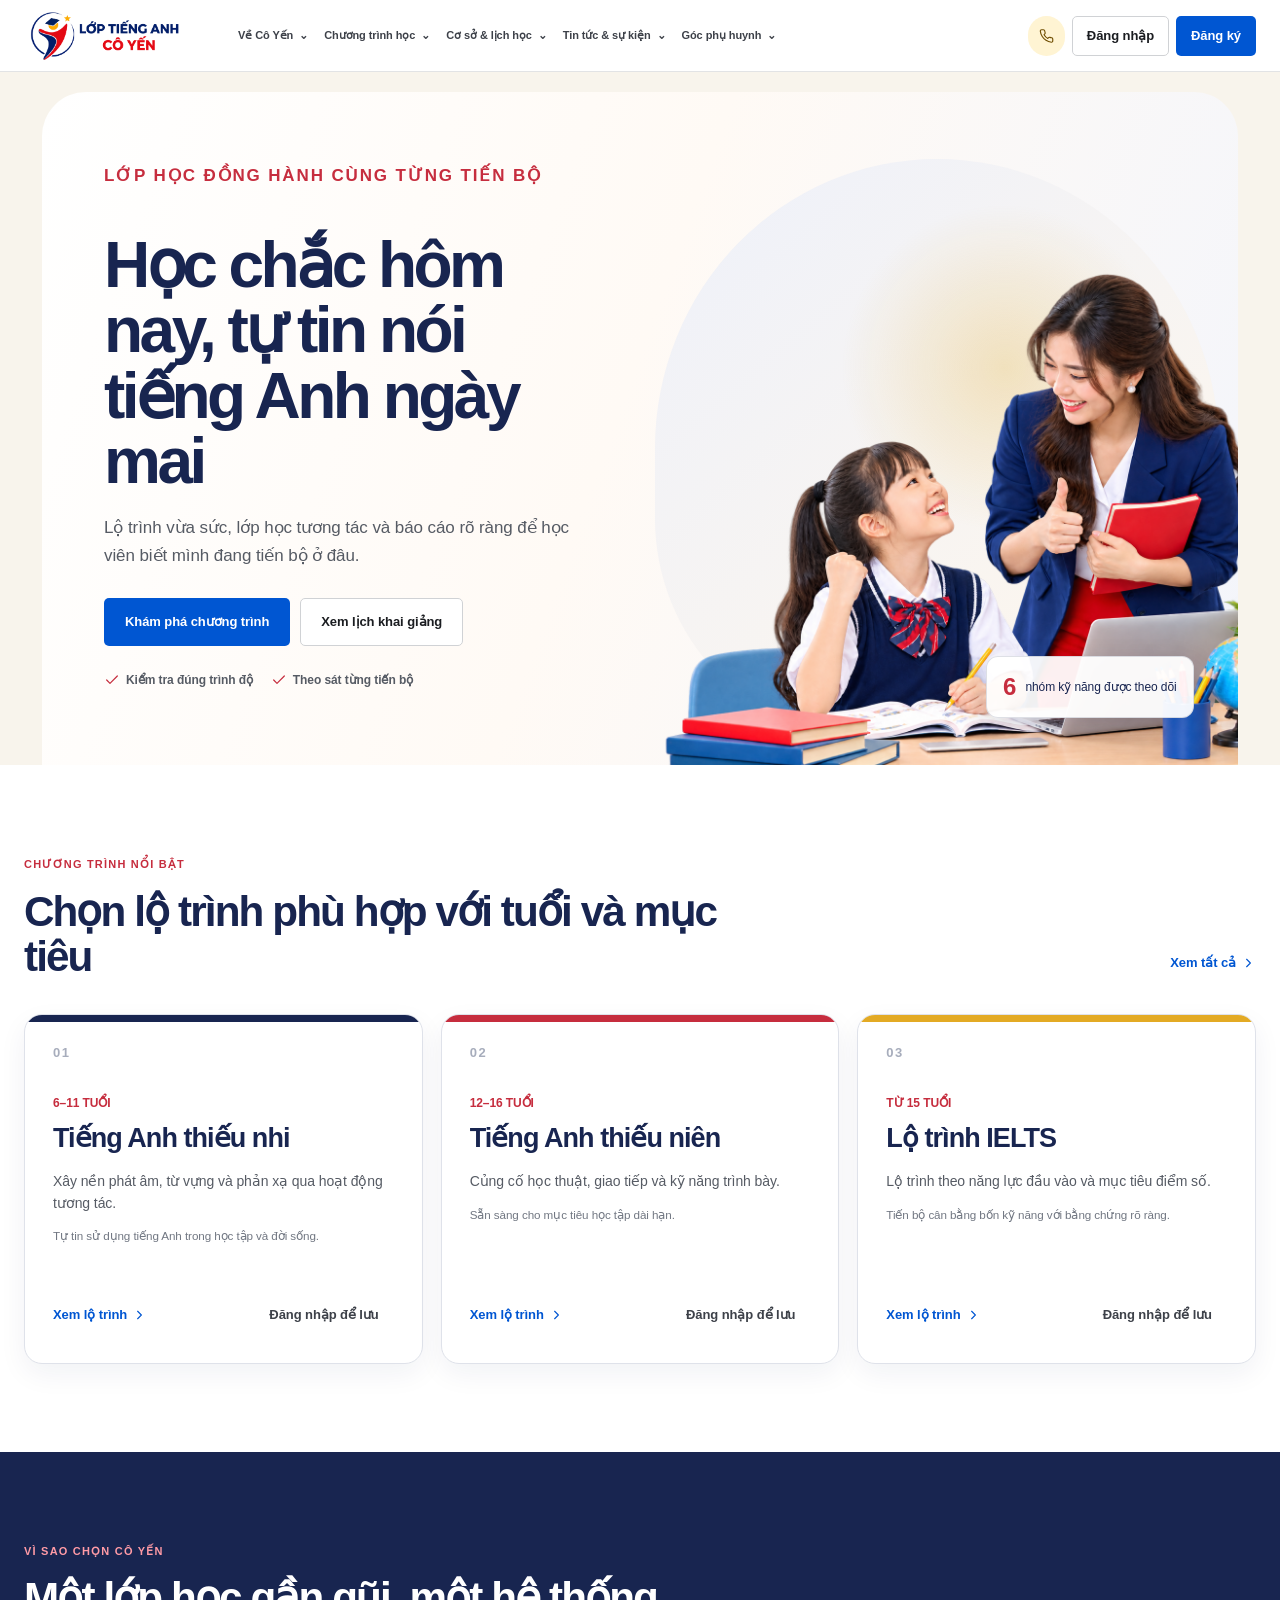
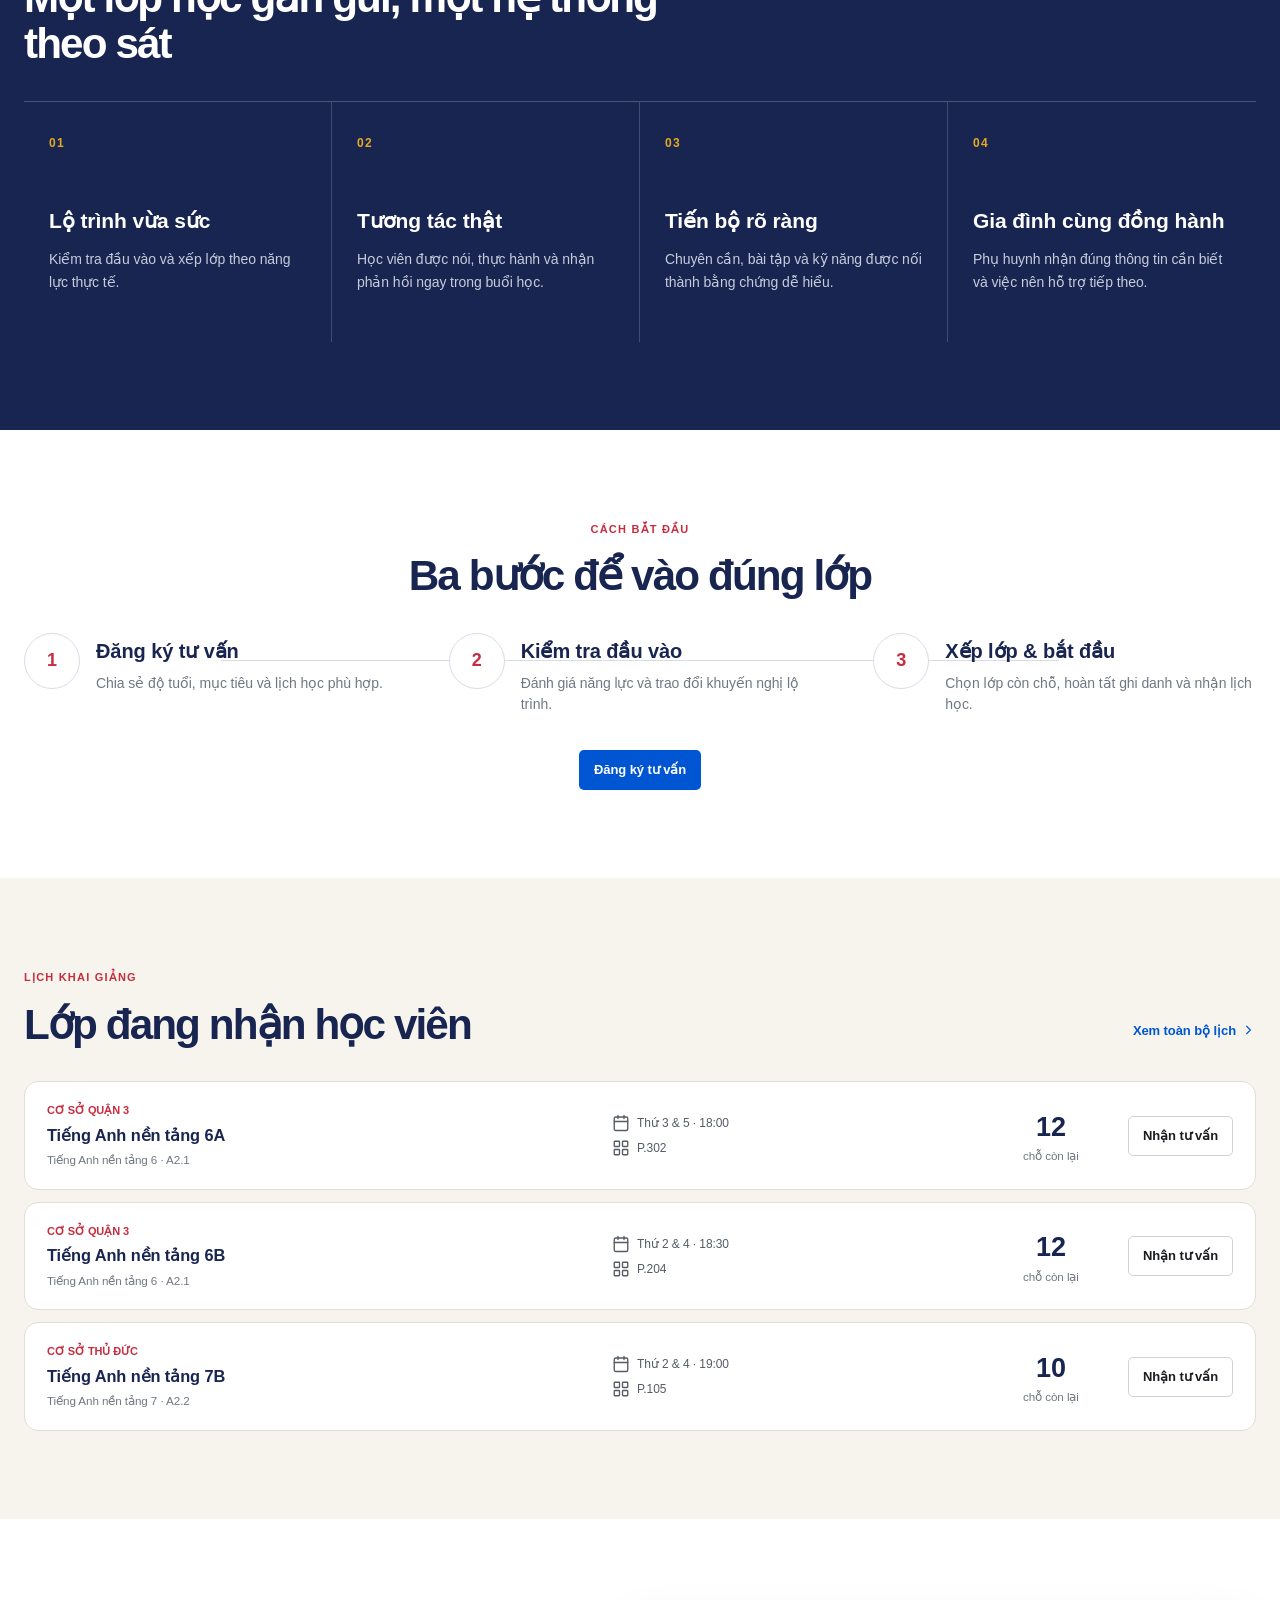
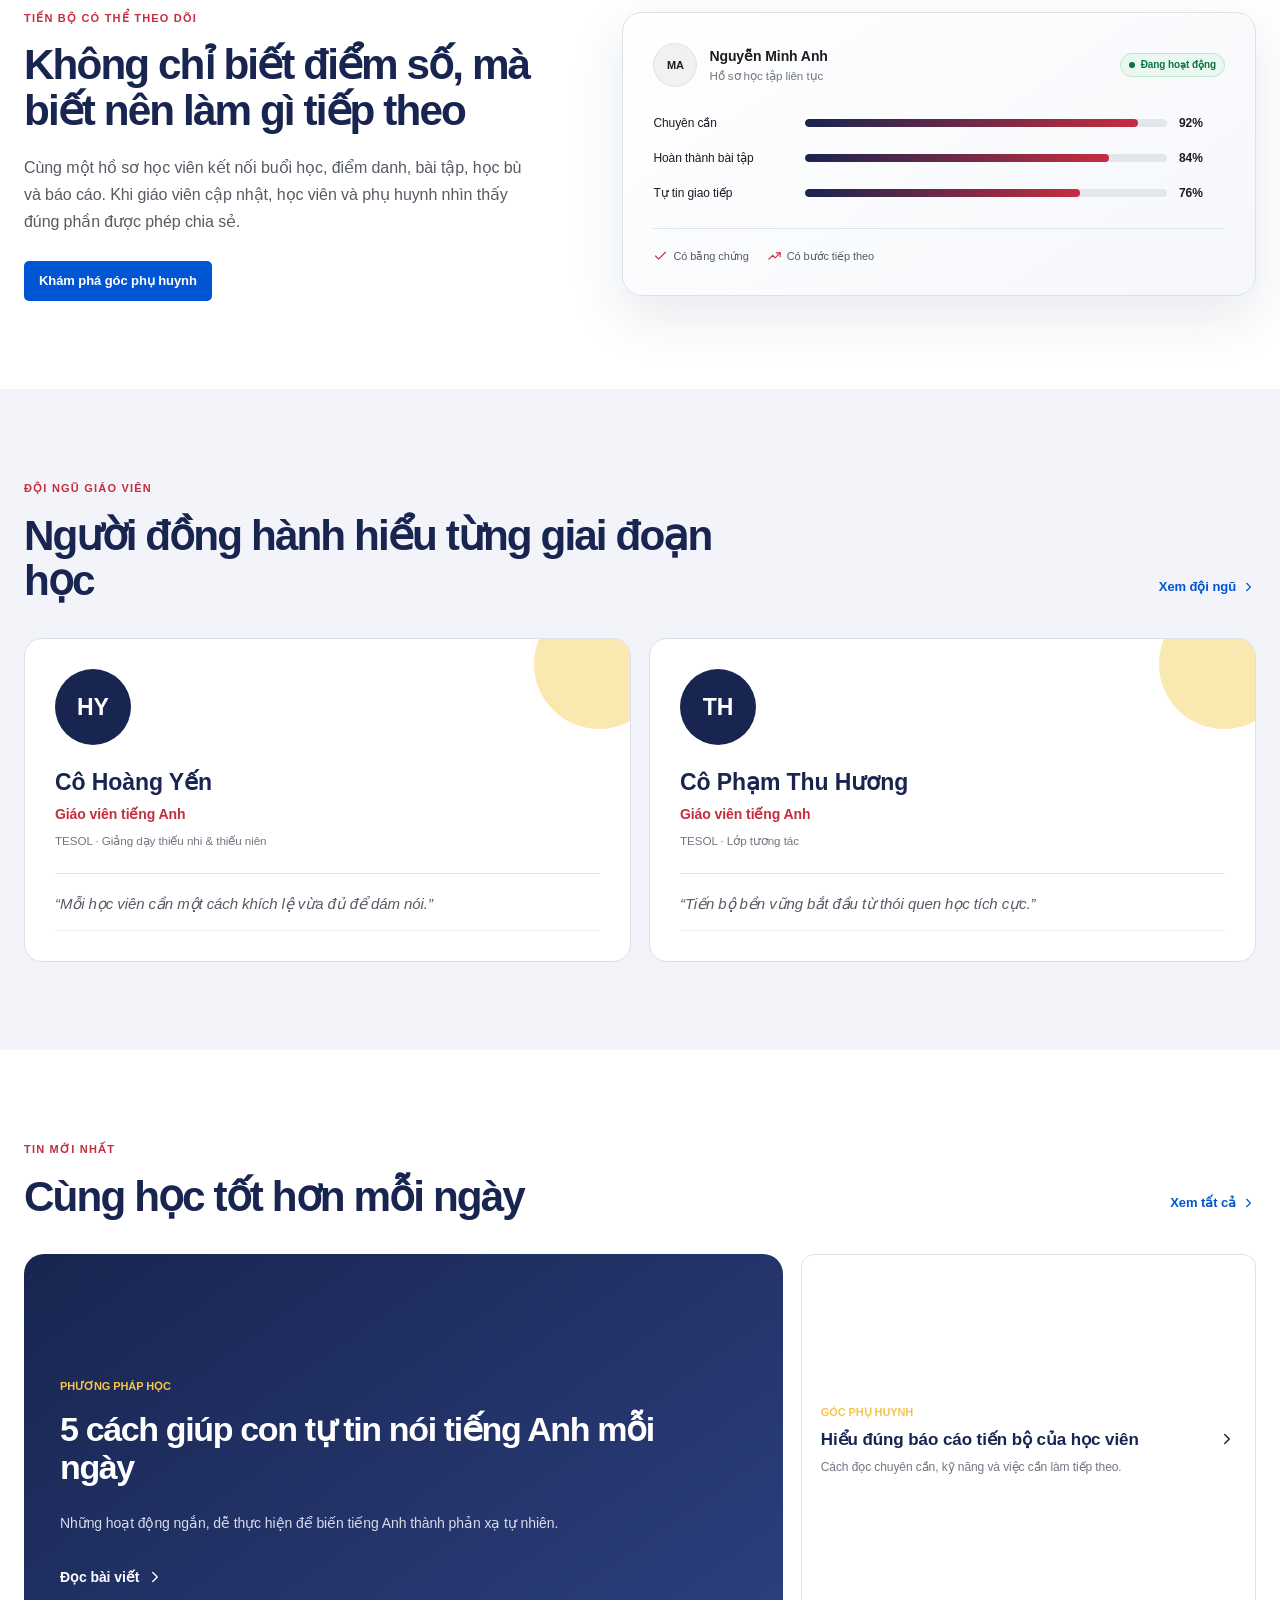
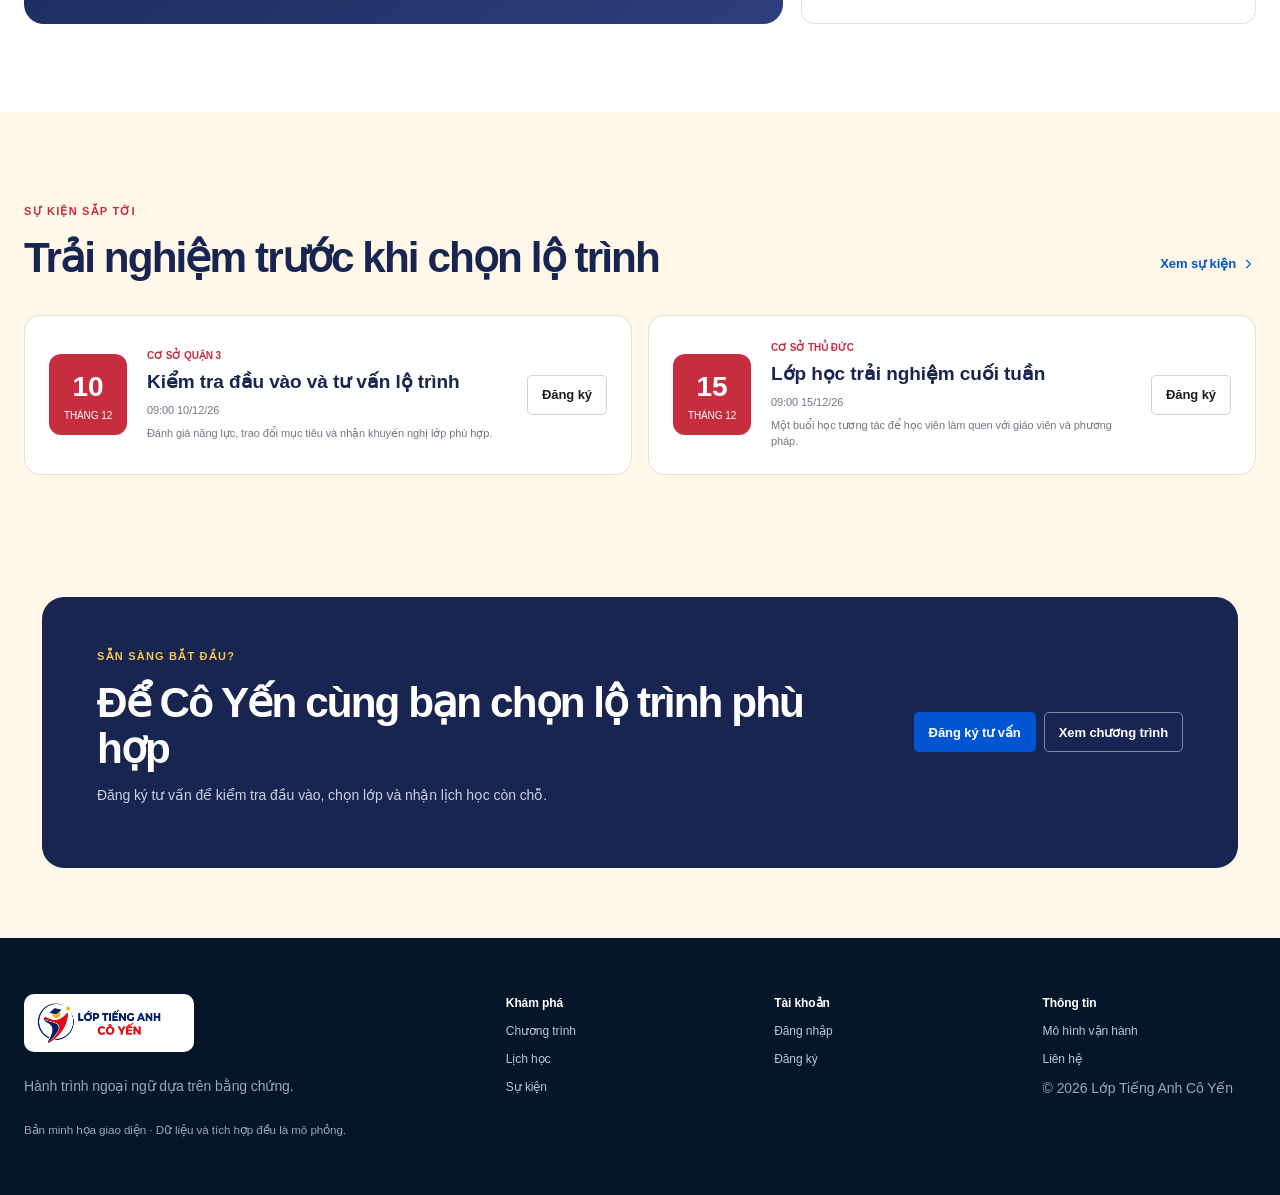
==== commit f2afcaa5: "feat: redesign the Cô Yến Homepage" ====
--- a/OPEN-DEMO.html
+++ b/OPEN-DEMO.html
@@ -687,6 +687,35 @@
   .question-type-grid { grid-template-columns: 1fr 1fr; }
   .demo-grid { grid-template-columns: 1fr; }
 }
+
+/* Homepage Cô Yến */
+.yen-home { --yen-navy:#182550; --yen-red:#c62d3e; --yen-gold:#e3aa24; color:var(--ink-800); }
+.yen-hero { padding:20px 18px 0; background:#f8f4ec; }
+.yen-hero-inner { position:relative; min-height:610px; display:grid; grid-template-columns:.94fr 1.06fr; align-items:center; overflow:hidden; border-radius:44px 44px 0 0; background:linear-gradient(110deg,#fff 0%,#fffaf5 48%,#f3f5fb 100%); }
+.yen-hero-copy { position:relative; z-index:2; max-width:620px; padding:70px 0 76px 62px; }
+.yen-hero-copy .eyebrow,.yen-section .eyebrow { color:var(--yen-red); }
+.yen-hero-copy h1 { margin:15px 0 20px; color:var(--yen-navy); font-size:clamp(46px,5vw,70px); font-weight:760; line-height:1.02; letter-spacing:-.055em; }
+.yen-hero-copy > p { max-width:570px; margin:0 0 28px; color:var(--ink-600); font-size:17px; line-height:1.65; }
+.yen-hero-points { display:flex; gap:18px; flex-wrap:wrap; margin-top:25px; color:var(--ink-600); font-size:12px; font-weight:650; }.yen-hero-points span { display:flex; align-items:center; gap:6px; }.yen-hero-points .ui-icon { width:16px; color:var(--yen-red); }
+.yen-hero-media { position:relative; align-self:stretch; min-height:560px; display:flex; align-items:flex-end; justify-content:flex-end; }
+.yen-hero-media::before { content:""; position:absolute; inset:10% 3% 4% 8%; border-radius:50% 50% 8% 38%; background:radial-gradient(circle at 62% 36%,rgba(227,170,36,.26),transparent 32%),linear-gradient(140deg,#eef1fa,#fff7eb); }
+.yen-hero-media img { position:relative; z-index:1; width:118%; max-width:none; margin-right:-7%; object-fit:contain; object-position:right bottom; }
+.yen-hero-media > span { position:absolute; z-index:2; right:7%; bottom:7%; display:flex; align-items:center; gap:9px; padding:12px 16px; border:1px solid rgba(24,37,80,.14); border-radius:12px; background:rgba(255,255,255,.94); box-shadow:0 14px 34px rgba(24,37,80,.14); color:var(--yen-navy); font-size:12px; }.yen-hero-media > span b { color:var(--yen-red); font-size:24px; }
+.yen-section { padding-top:88px; padding-bottom:88px; }
+.yen-section-head { display:flex; align-items:flex-end; justify-content:space-between; gap:30px; margin-bottom:34px; }.yen-section-head > div { max-width:720px; }.yen-section-head h2,.yen-progress-story h2,.yen-final-cta h2 { margin:8px 0 0; color:var(--yen-navy); font-size:clamp(32px,3.3vw,48px); line-height:1.08; letter-spacing:-.045em; }.yen-section-head .text-link { margin-bottom:7px; white-space:nowrap; }
+.yen-program-grid { display:grid; grid-template-columns:repeat(3,minmax(0,1fr)); gap:18px; }
+.yen-program-card { position:relative; min-height:350px; display:flex; flex-direction:column; overflow:hidden; padding:28px; border:1px solid #dfe2ea; border-radius:18px; background:#fff; box-shadow:0 10px 28px rgba(24,37,80,.06); }.yen-program-card::before { content:""; position:absolute; inset:0 0 auto; height:7px; background:var(--yen-navy); }.yen-program-card.accent-red::before { background:var(--yen-red); }.yen-program-card.accent-gold::before { background:var(--yen-gold); }.yen-card-index { color:#a7adbc; font-size:13px; font-weight:800; letter-spacing:.12em; }.yen-program-card > p { margin:32px 0 6px; color:var(--yen-red); font-size:12px; font-weight:750; text-transform:uppercase; }.yen-program-card h3 { margin:0 0 12px; color:var(--yen-navy); font-size:27px; letter-spacing:-.035em; }.yen-program-card > div { color:var(--ink-600); line-height:1.55; }.yen-program-card > small { display:block; margin-top:14px; color:var(--ink-500); line-height:1.45; }.yen-program-card footer { display:flex; align-items:center; justify-content:space-between; gap:8px; flex-wrap:wrap; margin-top:auto; padding-top:24px; }
+.yen-why { background:var(--yen-navy); }.yen-section-head.light h2 { color:#fff; }.yen-section-head.light .eyebrow { color:#ff9ba6; }
+.yen-benefit-grid { display:grid; grid-template-columns:repeat(4,minmax(0,1fr)); border-top:1px solid rgba(255,255,255,.22); }.yen-benefit-grid article { min-height:240px; padding:30px 25px; border-right:1px solid rgba(255,255,255,.18); }.yen-benefit-grid article:last-child { border-right:0; }.yen-benefit-grid b { color:var(--yen-gold); font-size:12px; letter-spacing:.12em; }.yen-benefit-grid h3 { margin:52px 0 12px; color:#fff; font-size:21px; }.yen-benefit-grid p { margin:0; color:#c7ccdc; line-height:1.6; }
+.yen-process { text-align:center; }.yen-process .yen-section-head { justify-content:center; text-align:center; }.yen-process-grid { position:relative; display:grid; grid-template-columns:repeat(3,1fr); gap:42px; margin:0 0 34px; text-align:left; }.yen-process-grid::before { content:""; position:absolute; top:27px; left:16%; right:16%; height:1px; background:#d9dce5; }.yen-process-grid article { position:relative; display:grid; grid-template-columns:56px 1fr; gap:16px; }.yen-process-grid article > span { z-index:1; width:56px; height:56px; display:grid; place-items:center; border:1px solid #d8dce7; border-radius:50%; background:#fff; color:var(--yen-red); font-size:18px; font-weight:800; }.yen-process-grid h3 { margin:3px 0 7px; color:var(--yen-navy); font-size:20px; }.yen-process-grid p { margin:0; color:var(--ink-500); line-height:1.55; }
+.yen-schedule { background:#f7f4ee; }.yen-schedule-list { display:grid; gap:12px; }.yen-schedule-list article { display:grid; grid-template-columns:1.5fr 1fr 110px auto; align-items:center; gap:22px; padding:20px 22px; border:1px solid #e2ded6; border-radius:14px; background:#fff; }.yen-schedule-list p { margin:0 0 4px; color:var(--yen-red); font-size:11px; font-weight:750; text-transform:uppercase; }.yen-schedule-list h3 { margin:0 0 4px; color:var(--yen-navy); }.yen-schedule-list small { display:block; color:var(--ink-500); }.yen-schedule-list article > div:nth-child(2) { display:grid; gap:7px; color:var(--ink-600); font-size:12px; }.yen-schedule-list article > div:nth-child(2) span { display:flex; align-items:center; gap:7px; }.yen-schedule-list article > div:nth-child(3) { text-align:center; }.yen-schedule-list article > div:nth-child(3) strong { display:block; color:var(--yen-navy); font-size:27px; }
+.yen-progress { display:grid; grid-template-columns:.9fr 1.1fr; align-items:center; gap:80px; }.yen-progress-story > p:not(.eyebrow) { margin:20px 0 26px; color:var(--ink-600); font-size:16px; line-height:1.7; }.yen-progress-card { padding:30px; border:1px solid #dbe0e9; border-radius:20px; background:linear-gradient(145deg,#fff,#f5f7fb); box-shadow:0 20px 55px rgba(24,37,80,.1); }.yen-progress-card header { display:flex; align-items:center; gap:12px; margin-bottom:27px; }.yen-progress-card header > div { display:grid; }.yen-progress-card header small { color:var(--ink-500); }.yen-progress-card header .status { margin-left:auto; }.yen-progress-row { display:grid; grid-template-columns:140px 1fr 46px; align-items:center; gap:12px; margin:17px 0; font-size:12px; }.yen-progress-row > div { height:8px; overflow:hidden; border-radius:99px; background:#e3e6ec; }.yen-progress-row i { display:block; height:100%; border-radius:inherit; background:linear-gradient(90deg,var(--yen-navy),var(--yen-red)); }.yen-progress-card footer { display:flex; gap:18px; margin-top:26px; padding-top:18px; border-top:1px solid #dfe2e8; color:var(--ink-600); font-size:11px; }.yen-progress-card footer span { display:flex; align-items:center; gap:5px; }.yen-progress-card footer .ui-icon { width:15px; color:var(--yen-red); }
+.yen-teachers { background:#f2f4f9; }.yen-teacher-grid { display:grid; grid-template-columns:repeat(2,minmax(0,1fr)); gap:18px; }.yen-teacher-grid article { position:relative; overflow:hidden; padding:30px; border:1px solid #dce0e9; border-radius:18px; background:#fff; }.yen-teacher-grid article > span { width:76px; height:76px; display:grid; place-items:center; border-radius:50%; background:var(--yen-navy); color:#fff; font-size:23px; font-weight:750; }.yen-teacher-grid article::after { content:""; position:absolute; width:130px; height:130px; right:-34px; top:-40px; border-radius:50%; background:#f4d66f; opacity:.55; }.yen-teacher-grid h3 { margin:20px 0 5px; color:var(--yen-navy); font-size:23px; }.yen-teacher-grid p { margin:0 0 5px; color:var(--yen-red); font-weight:700; }.yen-teacher-grid small { color:var(--ink-500); }.yen-teacher-grid blockquote { margin:22px 0 0; padding-top:18px; border-top:1px solid #e2e5eb; color:var(--ink-600); font-size:15px; font-style:italic; line-height:1.6; }
+.yen-news-grid { display:grid; grid-template-columns:1.25fr .75fr; gap:18px; }.yen-featured-news { min-height:370px; display:flex; flex-direction:column; justify-content:flex-end; padding:36px; border-radius:20px; background:linear-gradient(145deg,var(--yen-navy),#2c3f7d); color:#fff; }.yen-featured-news > span,.yen-news-row small { color:#f5c44c; font-size:11px; font-weight:750; text-transform:uppercase; }.yen-featured-news h3 { max-width:620px; margin:15px 0 12px; font-size:34px; line-height:1.12; letter-spacing:-.04em; }.yen-featured-news p { max-width:620px; color:#d8dcec; line-height:1.6; }.yen-featured-news b { display:flex; align-items:center; gap:7px; margin-top:18px; }.yen-news-grid > div { display:grid; gap:10px; }.yen-news-row { display:flex; justify-content:space-between; align-items:center; gap:15px; padding:19px; border:1px solid #dfe2e8; border-radius:13px; }.yen-news-row strong,.yen-news-row p { display:block; }.yen-news-row strong { margin-top:5px; color:var(--yen-navy); font-size:17px; }.yen-news-row p { margin:6px 0 0; color:var(--ink-500); font-size:12px; line-height:1.45; }
+.yen-events { background:#fff8e9; }.yen-event-grid { display:grid; grid-template-columns:repeat(2,minmax(0,1fr)); gap:16px; }.yen-event-grid article { display:grid; grid-template-columns:78px 1fr auto; align-items:center; gap:20px; padding:24px; border:1px solid #eadfca; border-radius:16px; background:#fff; }.yen-event-grid time { display:grid; place-items:center; padding:12px 6px; border-radius:12px; background:var(--yen-red); color:#fff; }.yen-event-grid time b { font-size:28px; }.yen-event-grid time span { font-size:10px; text-transform:uppercase; }.yen-event-grid article p { margin:0 0 5px; color:var(--yen-red); font-size:10px; font-weight:750; text-transform:uppercase; }.yen-event-grid h3 { margin:0 0 6px; color:var(--yen-navy); font-size:19px; }.yen-event-grid article div > span,.yen-event-grid article div > small { display:block; color:var(--ink-500); font-size:11px; }.yen-event-grid article div > small { margin-top:7px; line-height:1.45; }
+.yen-final-cta { padding:34px 18px 70px; background:#fff8e9; }.yen-final-cta .container { display:flex; align-items:center; justify-content:space-between; gap:40px; padding:48px 55px; border-radius:22px; background:var(--yen-navy); }.yen-final-cta h2 { max-width:760px; color:#fff; }.yen-final-cta p:not(.eyebrow) { color:#cbd1e1; }.yen-final-cta .eyebrow { color:#f3c651; }.yen-final-cta .container > div:last-child { display:flex; gap:8px; flex-wrap:wrap; }.yen-final-cta .btn-secondary { border-color:rgba(255,255,255,.45); background:transparent; color:#fff; }
+@media (max-width:1050px) { .yen-hero-inner { grid-template-columns:1fr; }.yen-hero-copy { padding:65px 50px 0; }.yen-hero-media { min-height:470px; }.yen-hero-media img { width:88%; }.yen-program-grid { grid-template-columns:repeat(2,1fr); }.yen-benefit-grid { grid-template-columns:repeat(2,1fr); }.yen-benefit-grid article:nth-child(2) { border-right:0; }.yen-benefit-grid article:nth-child(-n+2) { border-bottom:1px solid rgba(255,255,255,.18); }.yen-schedule-list article { grid-template-columns:1.3fr 1fr 90px; }.yen-schedule-list article .btn { grid-column:1/-1; }.yen-progress { gap:40px; }.yen-news-grid { grid-template-columns:1fr; } }
+@media (max-width:700px) { .yen-hero { padding:10px 10px 0; }.yen-hero-inner { min-height:0; border-radius:24px 24px 0 0; }.yen-hero-copy { padding:45px 25px 5px; }.yen-hero-copy h1 { font-size:42px; }.yen-hero-media { min-height:335px; }.yen-hero-media img { width:112%; margin-right:-15%; }.yen-hero-media > span { right:12px; bottom:12px; }.yen-section { padding-top:62px; padding-bottom:62px; }.yen-section-head { align-items:flex-start; flex-direction:column; margin-bottom:26px; }.yen-program-grid,.yen-benefit-grid,.yen-process-grid,.yen-progress,.yen-teacher-grid,.yen-event-grid { grid-template-columns:1fr; }.yen-benefit-grid article { min-height:190px; border-right:0; border-bottom:1px solid rgba(255,255,255,.18); }.yen-benefit-grid article:last-child { border-bottom:0; }.yen-benefit-grid h3 { margin-top:28px; }.yen-process-grid::before { top:0; bottom:0; left:27px; right:auto; width:1px; height:auto; }.yen-schedule-list article { grid-template-columns:1fr 80px; }.yen-schedule-list article > div:nth-child(2),.yen-schedule-list article .btn { grid-column:1/-1; }.yen-progress { gap:30px; }.yen-progress-row { grid-template-columns:105px 1fr 42px; }.yen-featured-news { min-height:330px; padding:26px; }.yen-featured-news h3 { font-size:28px; }.yen-event-grid article { grid-template-columns:62px 1fr; }.yen-event-grid article .btn { grid-column:1/-1; }.yen-final-cta .container { align-items:flex-start; flex-direction:column; padding:35px 25px; } }
 
 /* Điều hướng công khai từ CMS */
 .public-header .public-nav { align-self:stretch; gap:4px; margin-left:8px; }
@@ -2643,8 +2672,8 @@
         ...publicMeta('hero-home-main', 'hero-home', 1), placement: 'HOME', eyebrow: 'Lớp học đồng hành cùng từng tiến bộ',
         title: 'Học chắc hôm nay, tự tin nói tiếng Anh ngày mai',
         description: 'Lộ trình vừa sức, lớp học tương tác và báo cáo rõ ràng để học viên biết mình đang tiến bộ ở đâu.',
-        primaryCtaLabel: 'Khám phá chương trình', primaryCtaHref: '/chuong-trinh', secondaryCtaLabel: 'Đăng ký tư vấn', secondaryCtaHref: '/lien-he',
-        image: './assets/yen-home-hero.png', imageAlt: 'Cô giáo đồng hành cùng học viên trong lớp tiếng Anh',
+        primaryCtaLabel: 'Khám phá chương trình', primaryCtaHref: '/chuong-trinh', secondaryCtaLabel: 'Xem lịch khai giảng', secondaryCtaHref: '/lich-hoc',
+        image: '[data-uri]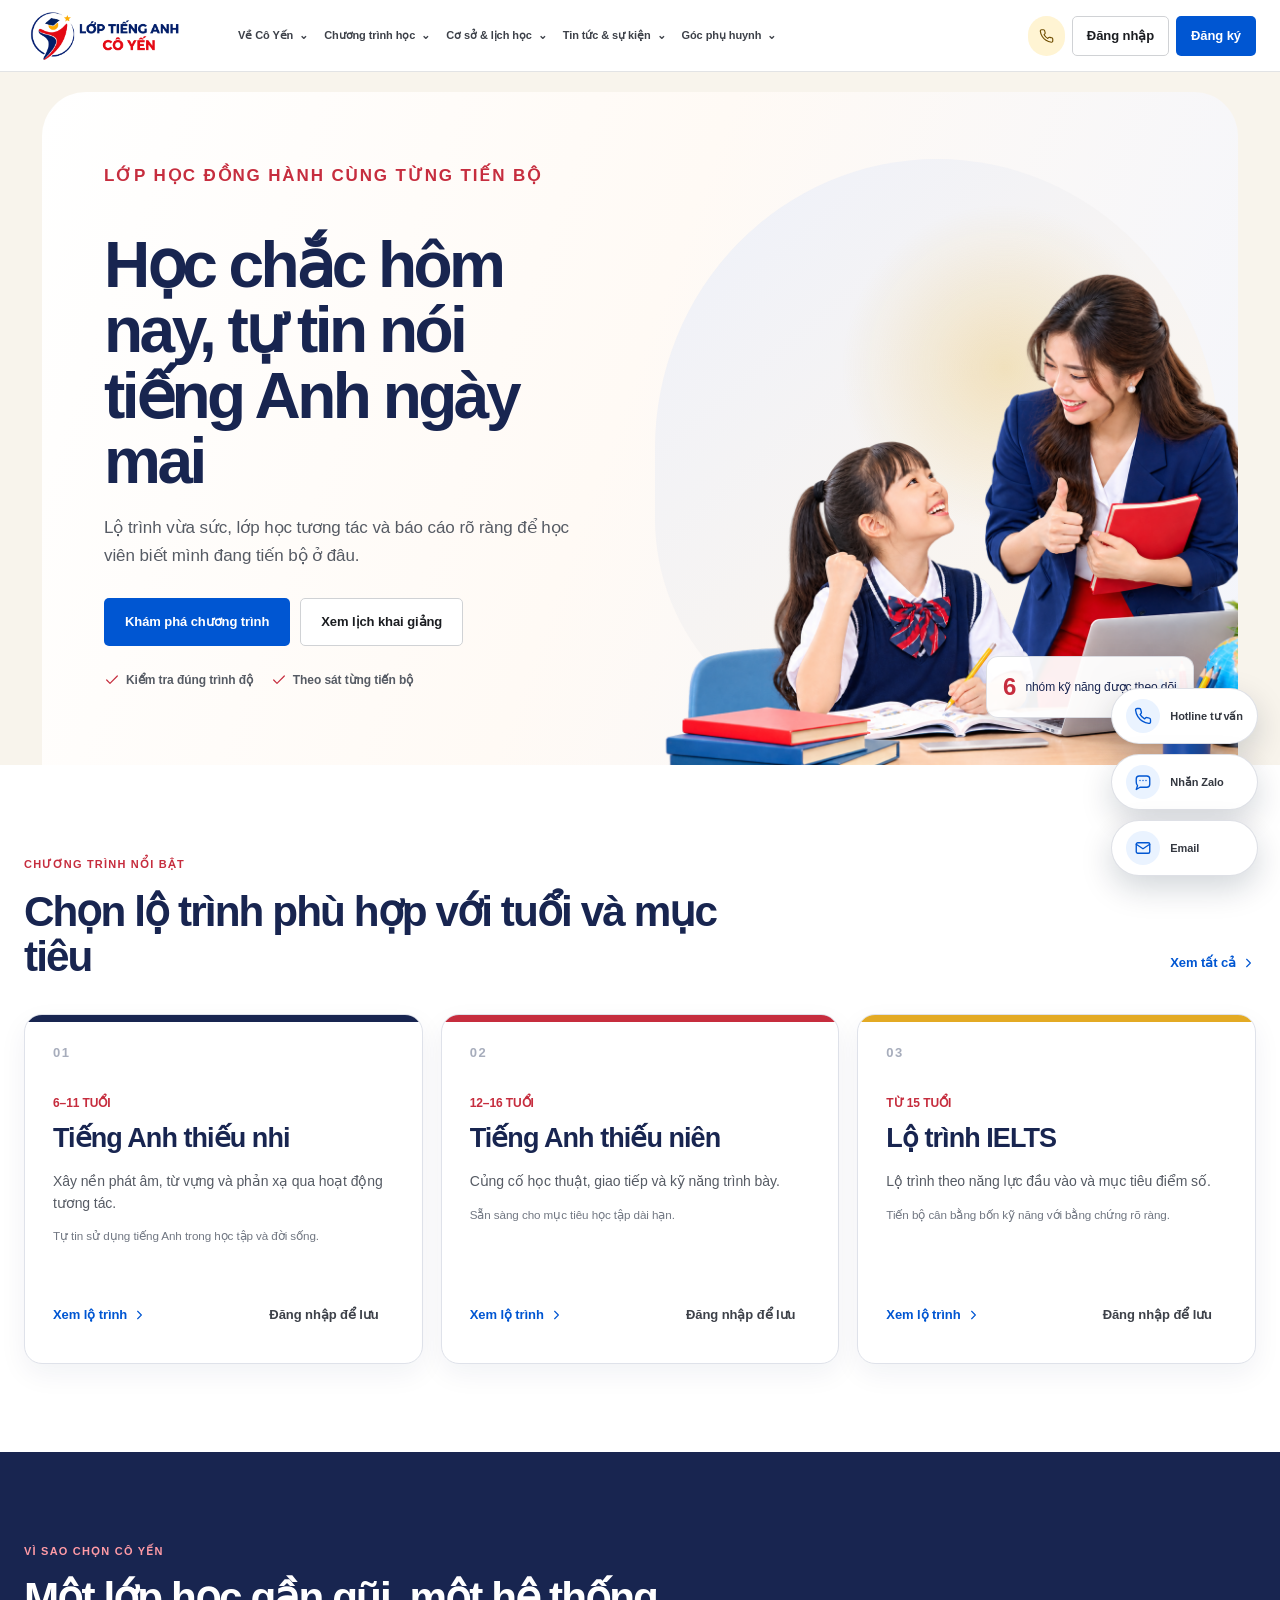
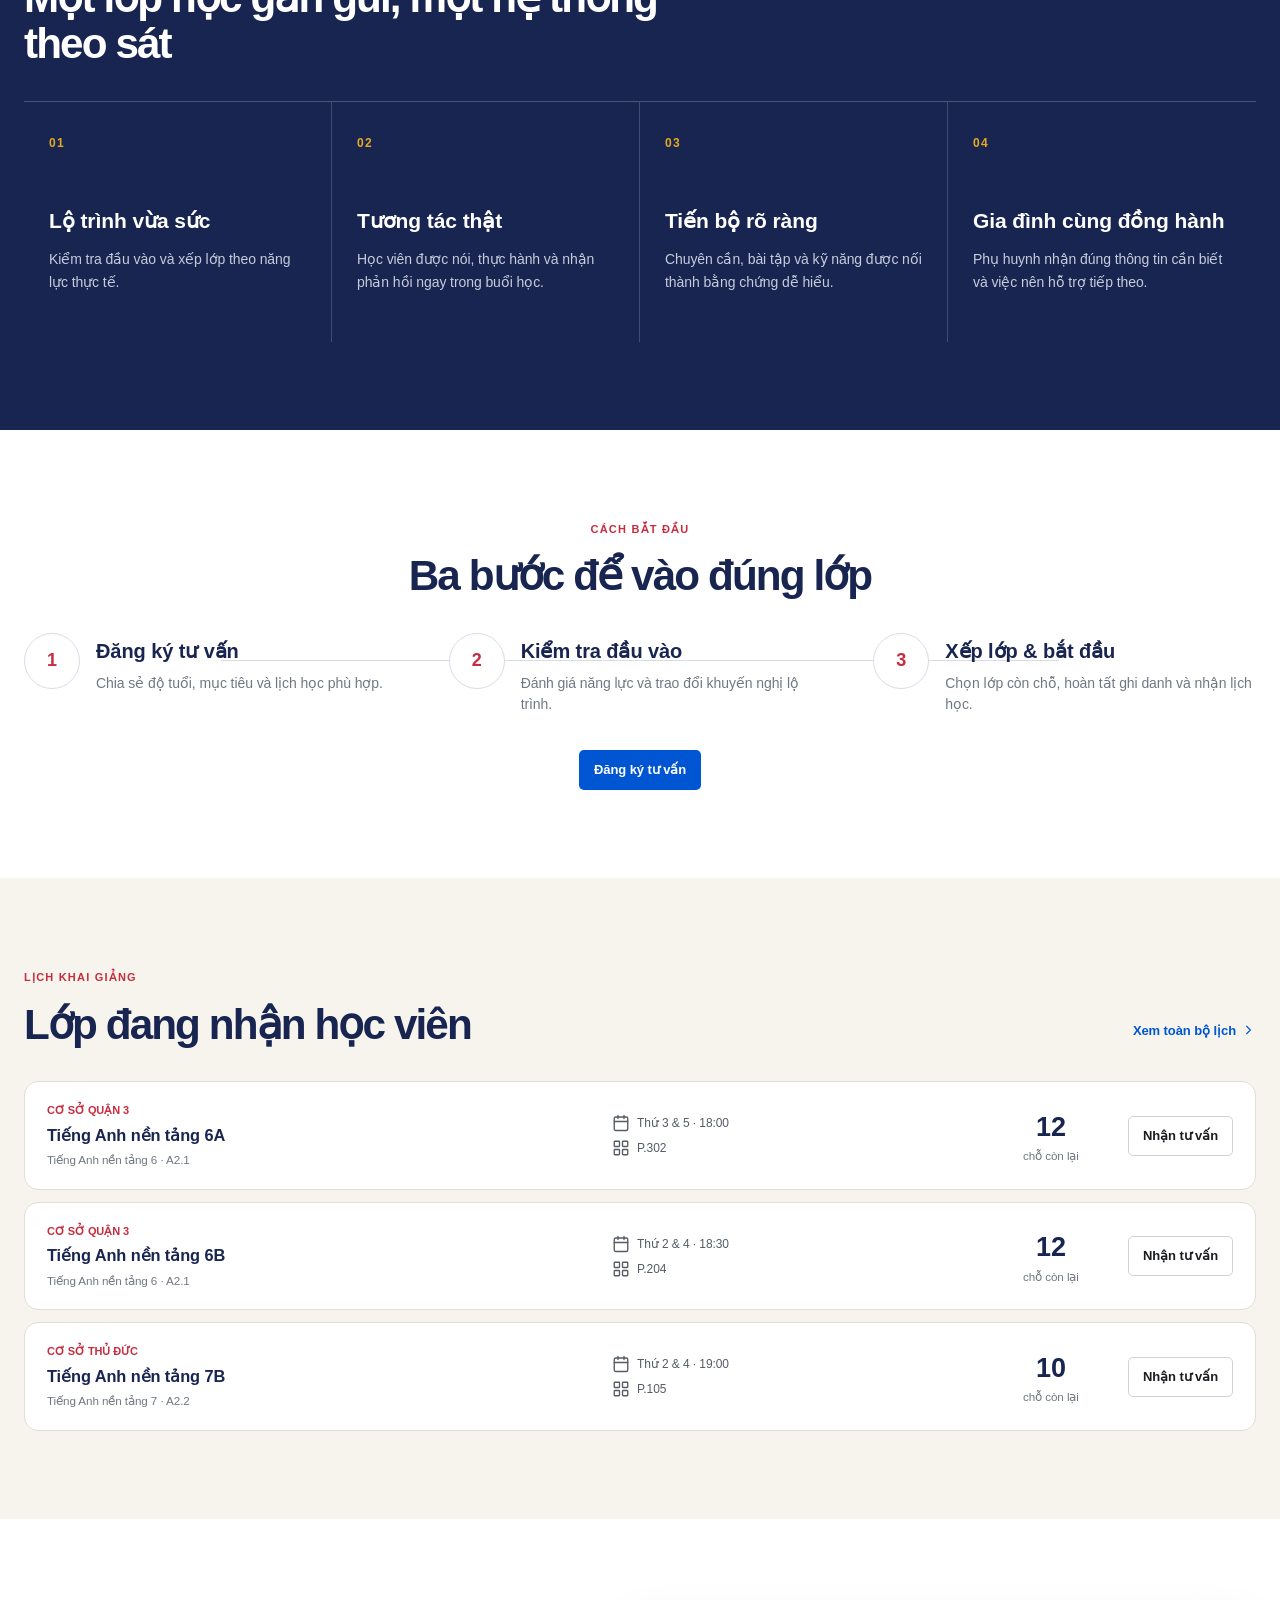
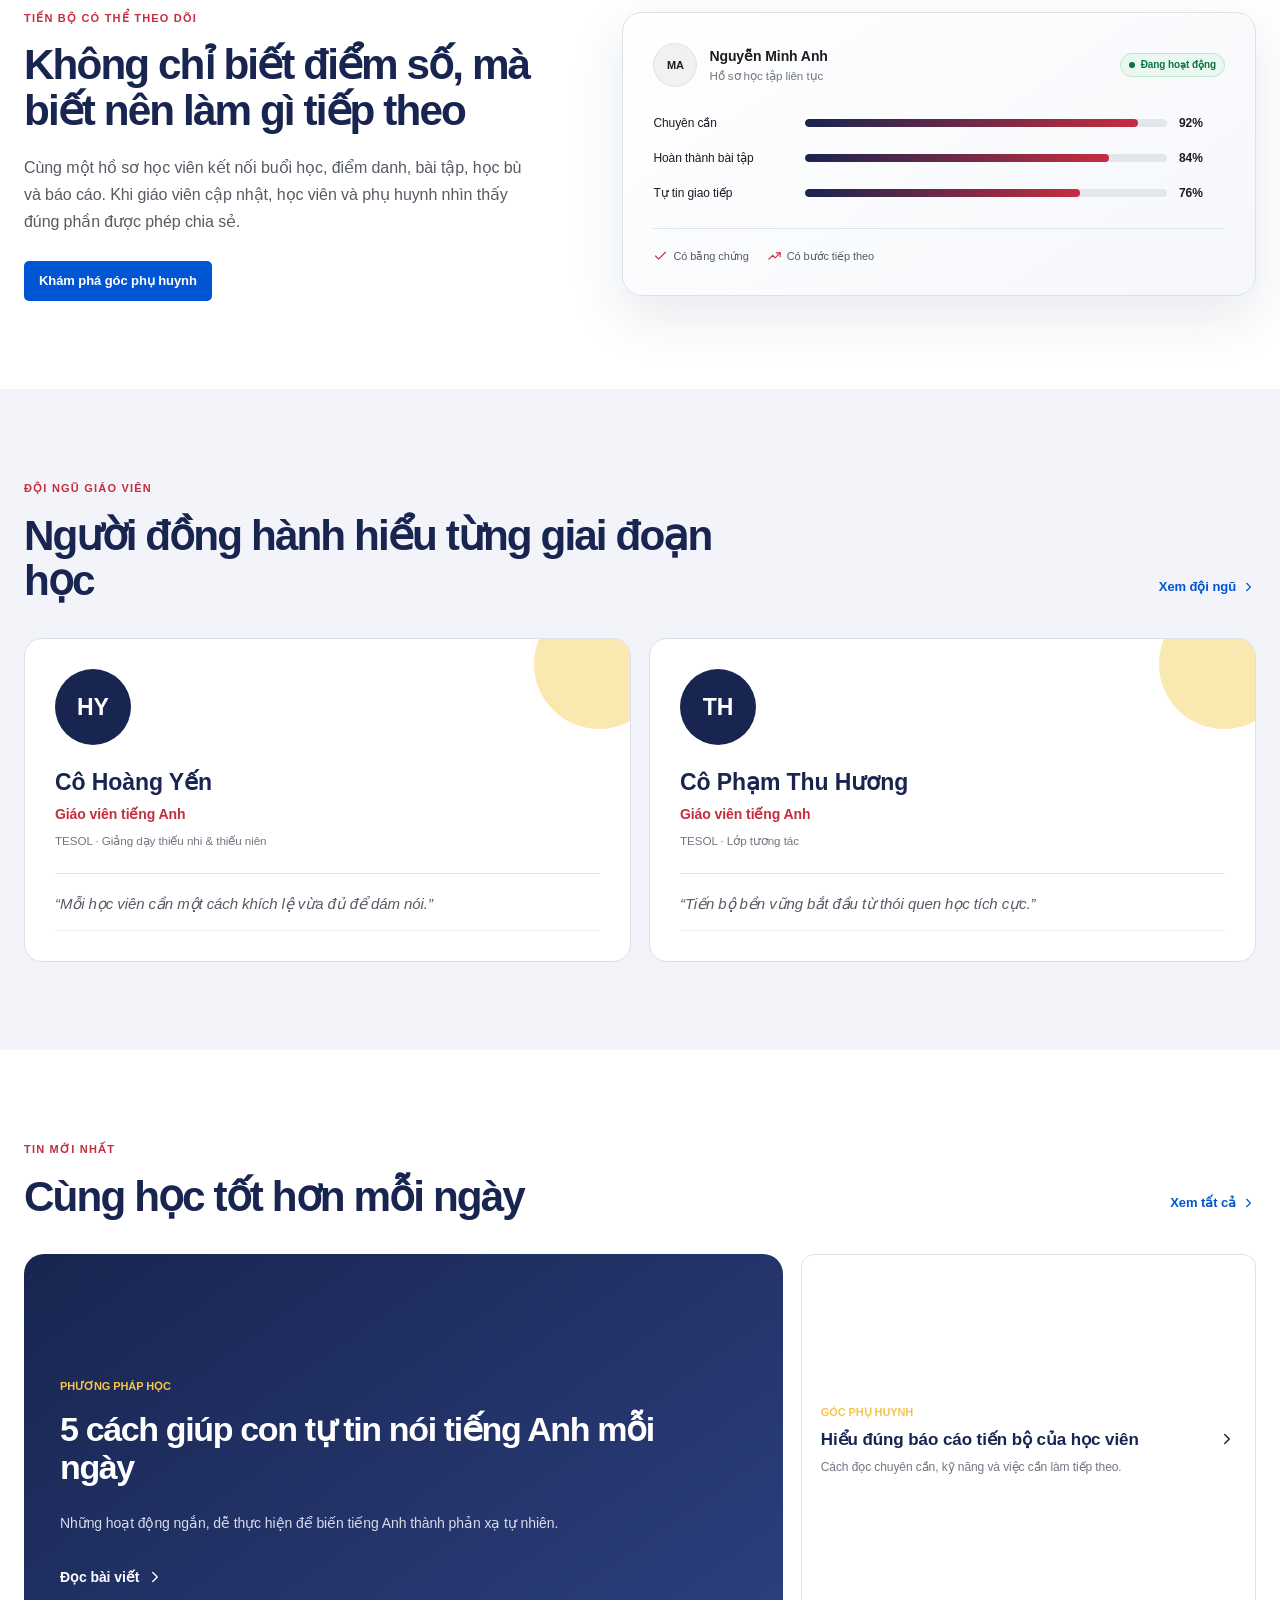
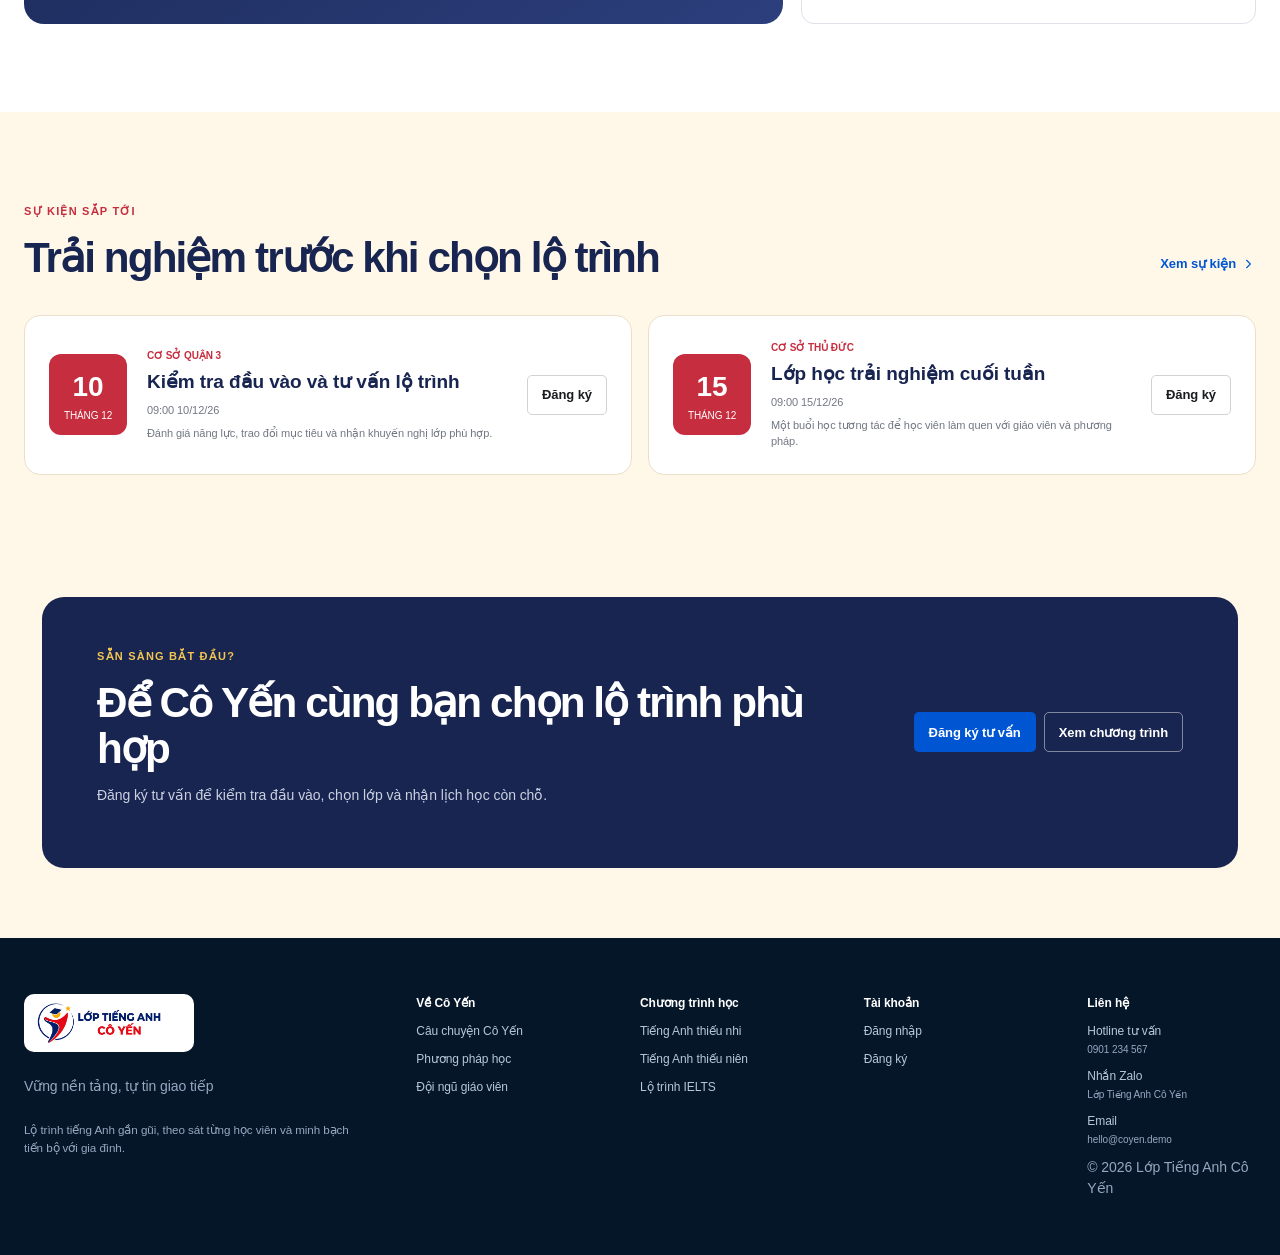
==== commit b1cc28cf: "feat: complete Yen public site and approval flow" ====
--- a/OPEN-DEMO.html
+++ b/OPEN-DEMO.html
@@ -2216,8 +2216,57 @@
   .page-heading { display:grid; }.page-heading h1 { font-size:25px; }.page-actions .btn { width:100%; }.metric-grid.four,.metric-grid.three { grid-template-columns:1fr; }.metric-card { min-height:92px; }.profile-strip { grid-template-columns:1fr; }.today-session { grid-template-columns:1fr; }.today-time { width:60px;height:60px; }.today-session .btn { width:100%; }.continue-card { grid-template-columns:1fr; }.continue-cover { min-height:150px; }.continue-body { padding:24px; }.course-player-head { align-items:flex-start; }.course-overall { display:none; }.video-illustration { min-height:250px; }.lesson-footer { align-items:flex-start; flex-direction:column; }.lesson-footer .btn { width:100%; margin-left:0; }.learning-list article { grid-template-columns:auto 1fr; }.learning-list aside { grid-column:1/-1; grid-template-columns:1fr 1fr 1fr; align-items:center; text-align:left; }.assessment-summary { grid-template-columns:1fr; }.report-banner { align-items:flex-start; }.skill-grid,.skill-grid.compact,.segment-grid,.quality-grid,.settings-grid { grid-template-columns:1fr; }.schedule-row { grid-template-columns:1fr; }.course-facts .container { grid-template-columns:1fr; }.fact { border-left:1px solid var(--line-200); border-bottom:1px solid var(--line-200); }.course-hero h1,.catalog-hero h1,.simple-hero h1 { font-size:38px; }.branch-row { grid-template-columns:1fr; gap:8px; }.topbar-actions .icon-btn { display:none; }.toast-root { left:12px; right:12px; bottom:12px; }.toast { min-width:0; }.attendance-row { grid-template-columns:1fr; }.attendance-options { width:100%; }.attendance-options button { min-width:0; flex:1; }.attendance-save,.quiz-toolbar,.quiz-submit { align-items:stretch; flex-direction:column; }.operations-form .span-two { grid-column:auto; }.ranking-card .candidate-card { grid-template-columns:1fr; }.trace-card { align-items:flex-start; flex-direction:column; }
 }
 
+/* Trang nội dung công khai và liên hệ nhanh */
+.cms-prose { color:var(--ink-700); font-size:17px; line-height:1.8; }
+.cms-prose > p { max-width:820px; margin:0 0 34px; }
+.method-grid { display:grid; grid-template-columns:repeat(2,minmax(0,1fr)); gap:16px; margin-top:36px; }
+.method-grid article { min-height:220px; padding:28px; border:1px solid var(--line-200); border-radius:18px; background:#fff; box-shadow:var(--shadow-xs); }
+.method-grid article b { color:var(--v3-cobalt); font-size:13px; letter-spacing:.12em; }
+.method-grid article h2 { margin:34px 0 8px; color:var(--ink-950); font-size:24px; }
+.method-grid article p { margin:0; font-size:14px; }
+.branch-public-grid,.public-article-grid { display:grid; grid-template-columns:repeat(2,minmax(0,1fr)); gap:18px; }
+.branch-public-grid article,.public-article-grid > a { min-height:220px; display:flex; flex-direction:column; align-items:flex-start; padding:28px; border:1px solid var(--line-200); border-radius:18px; background:#fff; color:var(--ink-900); text-decoration:none; box-shadow:var(--shadow-xs); transition:transform .18s ease,box-shadow .18s ease; }
+.branch-public-grid article:hover,.public-article-grid > a:hover { transform:translateY(-3px); box-shadow:0 16px 38px rgba(18,45,80,.12); }
+.branch-public-grid article > p,.public-article-grid small { margin:0 0 24px; color:var(--v3-cobalt); font-size:11px; font-weight:800; letter-spacing:.05em; text-transform:uppercase; }
+.branch-public-grid h2,.public-article-grid h2 { margin:0 0 10px; color:var(--ink-950); font-size:25px; }
+.branch-public-grid span,.public-article-grid p { margin:0 0 24px; color:var(--ink-500); line-height:1.6; }
+.branch-public-grid .text-link,.public-article-grid b { margin-top:auto; }
+.public-detail { max-width:880px; padding-top:88px; padding-bottom:100px; }
+.public-detail > .back-link { display:inline-block; margin-bottom:56px; color:var(--v3-cobalt); font-size:13px; font-weight:750; text-decoration:none; }
+.public-detail h1 { max-width:780px; margin:10px 0 18px; color:var(--ink-950); font-size:clamp(40px,6vw,68px); line-height:1.04; letter-spacing:-.035em; }
+.public-detail-lead { max-width:720px; margin:0 0 42px; color:var(--ink-500); font-size:20px; line-height:1.6; }
+.public-detail .detail-list { margin:30px 0; padding:24px; border:1px solid var(--line-200); border-radius:16px; background:#fff; }
+.public-detail footer { margin-top:38px; }
+.floating-contact-stack { position:fixed; right:22px; bottom:24px; z-index:95; display:grid; gap:10px; }
+.floating-contact { min-width:54px; min-height:54px; display:flex; align-items:center; gap:10px; padding:10px 14px; border:1px solid rgba(24,37,80,.14); border-radius:999px; background:#fff; color:var(--brand-700); text-decoration:none; box-shadow:0 12px 32px rgba(8,25,48,.18); transition:transform .16s ease,box-shadow .16s ease; }
+.floating-contact:hover { transform:translateX(-4px); box-shadow:0 16px 38px rgba(8,25,48,.23); }
+.floating-contact > span { width:34px; height:34px; display:grid; place-items:center; border-radius:50%; background:var(--v3-sky); color:var(--v3-cobalt); }
+.floating-contact .ui-icon { width:18px; height:18px; }
+.floating-contact strong { font-size:11px; white-space:nowrap; }
+.public-footer > .container { grid-template-columns:2fr repeat(4,minmax(0,1fr)); }
+.public-footer a small { display:block; margin-top:2px; }
+
+@media (max-width:900px) {
+  .branch-public-grid,.public-article-grid { grid-template-columns:1fr; }
+  .public-footer > .container { grid-template-columns:1.5fr 1fr 1fr; }
+  .public-footer > .container > div:nth-child(n+4) { display:none; }
+}
+
+@media (max-width:650px) {
+  .method-grid { grid-template-columns:1fr; }
+  .method-grid article { min-height:180px; }
+  .public-detail { padding-top:54px; padding-bottom:75px; }
+  .public-detail > .back-link { margin-bottom:34px; }
+  .public-detail-lead { font-size:17px; }
+  .floating-contact-stack { right:12px; bottom:14px; gap:7px; }
+  .floating-contact { min-width:48px; min-height:48px; padding:7px; }
+  .floating-contact > span { width:32px; height:32px; }
+  .floating-contact strong { display:none; }
+  .floating-contact:nth-child(n+3) { display:none; }
+}
+
 @media print {
-  .app-sidebar,.app-topbar,.public-header,.public-footer,.page-actions { display:none !important; }.app-shell { display:block; }.app-content { padding:0; }.panel,.metric-card { break-inside:avoid; }
+  .app-sidebar,.app-topbar,.public-header,.public-footer,.page-actions,.floating-contact-stack { display:none !important; }.app-shell { display:block; }.app-content { padding:0; }.panel,.metric-card { break-inside:avoid; }
 }</style>
 </head>
 <body>
@@ -2659,20 +2708,21 @@
         { ...publicMeta('nav-group-family', 'nav-family', 5), label: 'Góc phụ huynh', key: 'FAMILY' },
       ],
       navigationItems: [
-        { ...publicMeta('nav-about-story', 'nav-about-story', 1), groupId: 'nav-group-about', label: 'Câu chuyện Cô Yến', href: '/ve-co-yen' },
-        { ...publicMeta('nav-about-teachers', 'nav-about-teachers', 2), groupId: 'nav-group-about', label: 'Đội ngũ giáo viên', href: '/giao-vien' },
+        { ...publicMeta('nav-about-story', 'nav-about-story', 1), groupId: 'nav-group-about', label: 'Câu chuyện Cô Yến', href: '/gioi-thieu' },
+        { ...publicMeta('nav-about-method', 'nav-about-method', 2), groupId: 'nav-group-about', label: 'Phương pháp học', href: '/phuong-phap' },
+        { ...publicMeta('nav-about-teachers', 'nav-about-teachers', 3), groupId: 'nav-group-about', label: 'Đội ngũ giáo viên', href: '/doi-ngu-giao-vien' },
         { ...publicMeta('nav-branches-list', 'nav-branches-list', 1), groupId: 'nav-group-branches', label: 'Hệ thống cơ sở', href: '/co-so' },
-        { ...publicMeta('nav-branches-schedule', 'nav-branches-schedule', 2), groupId: 'nav-group-branches', label: 'Lịch khai giảng', href: '/lich-hoc' },
+        { ...publicMeta('nav-branches-schedule', 'nav-branches-schedule', 2), groupId: 'nav-group-branches', label: 'Lịch khai giảng', href: '/lich-khai-giang' },
         { ...publicMeta('nav-news-list', 'nav-news-list', 1), groupId: 'nav-group-news', label: 'Tin mới', href: '/tin-tuc' },
         { ...publicMeta('nav-events-list', 'nav-events-list', 2), groupId: 'nav-group-news', label: 'Sự kiện', href: '/su-kien' },
-        { ...publicMeta('nav-family-progress', 'nav-family-progress', 1), groupId: 'nav-group-family', label: 'Theo dõi tiến bộ', href: '/phu-huynh-hoc-sinh' },
+        { ...publicMeta('nav-family-progress', 'nav-family-progress', 1), groupId: 'nav-group-family', label: 'Theo dõi tiến bộ', href: '/goc-phu-huynh' },
         { ...publicMeta('nav-family-faq', 'nav-family-faq', 2), groupId: 'nav-group-family', label: 'Câu hỏi thường gặp', href: '/cau-hoi-thuong-gap' },
       ],
       heroBanners: [{
         ...publicMeta('hero-home-main', 'hero-home', 1), placement: 'HOME', eyebrow: 'Lớp học đồng hành cùng từng tiến bộ',
         title: 'Học chắc hôm nay, tự tin nói tiếng Anh ngày mai',
         description: 'Lộ trình vừa sức, lớp học tương tác và báo cáo rõ ràng để học viên biết mình đang tiến bộ ở đâu.',
-        primaryCtaLabel: 'Khám phá chương trình', primaryCtaHref: '/chuong-trinh', secondaryCtaLabel: 'Xem lịch khai giảng', secondaryCtaHref: '/lich-hoc',
+        primaryCtaLabel: 'Khám phá chương trình', primaryCtaHref: '/chuong-trinh', secondaryCtaLabel: 'Xem lịch khai giảng', secondaryCtaHref: '/lich-khai-giang',
         image: '[data-uri]